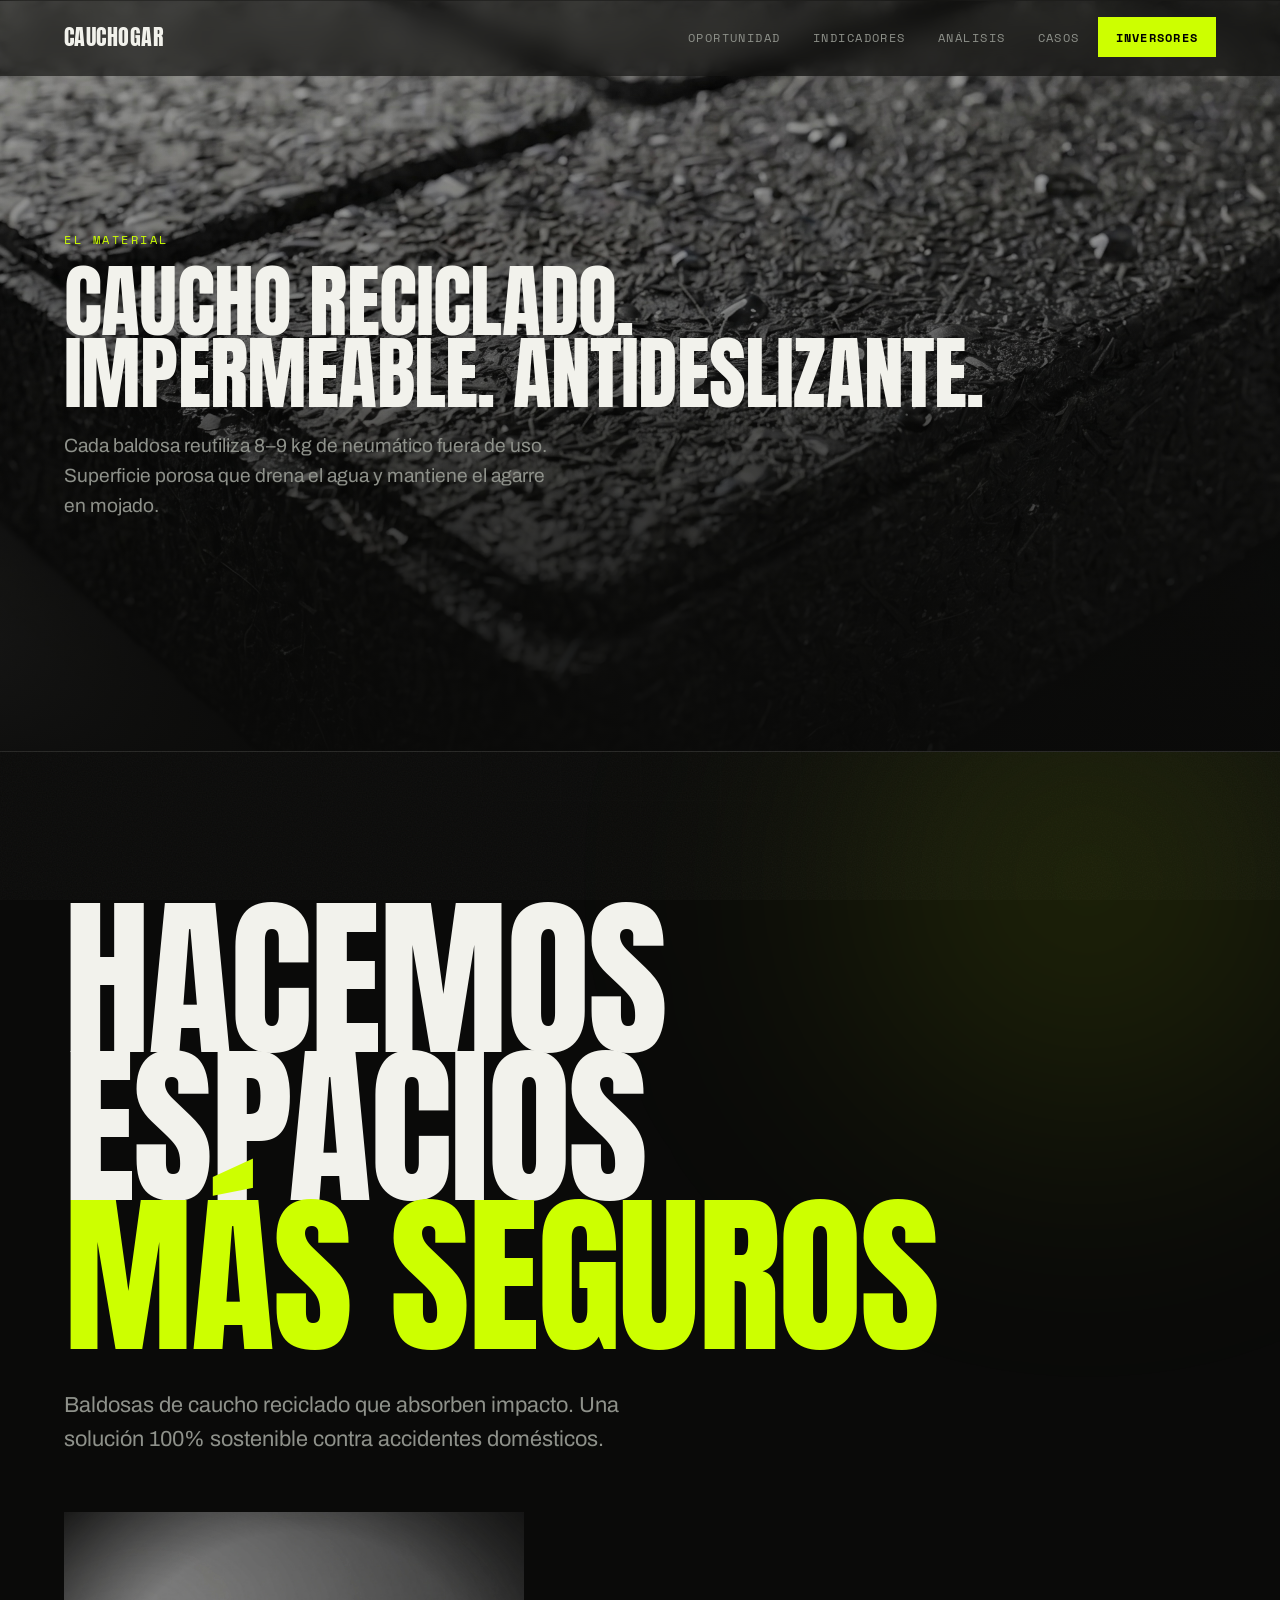
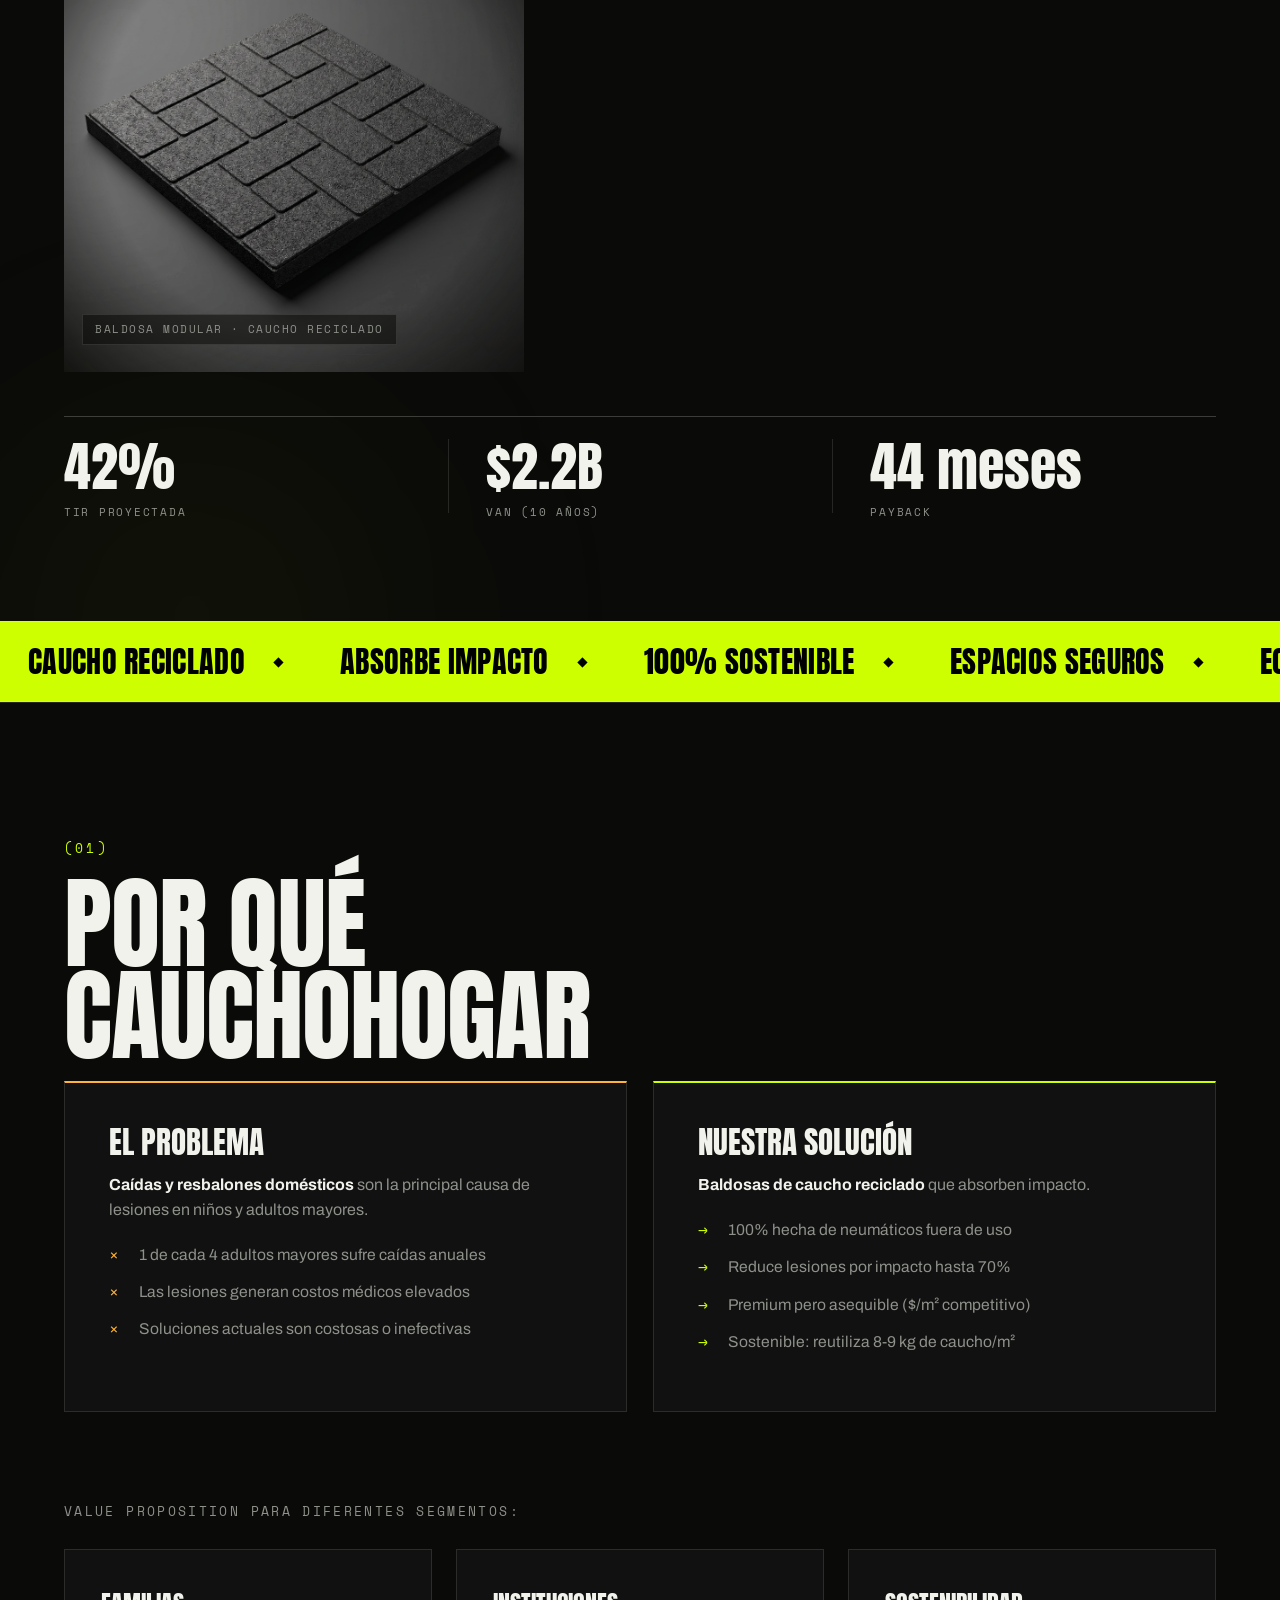
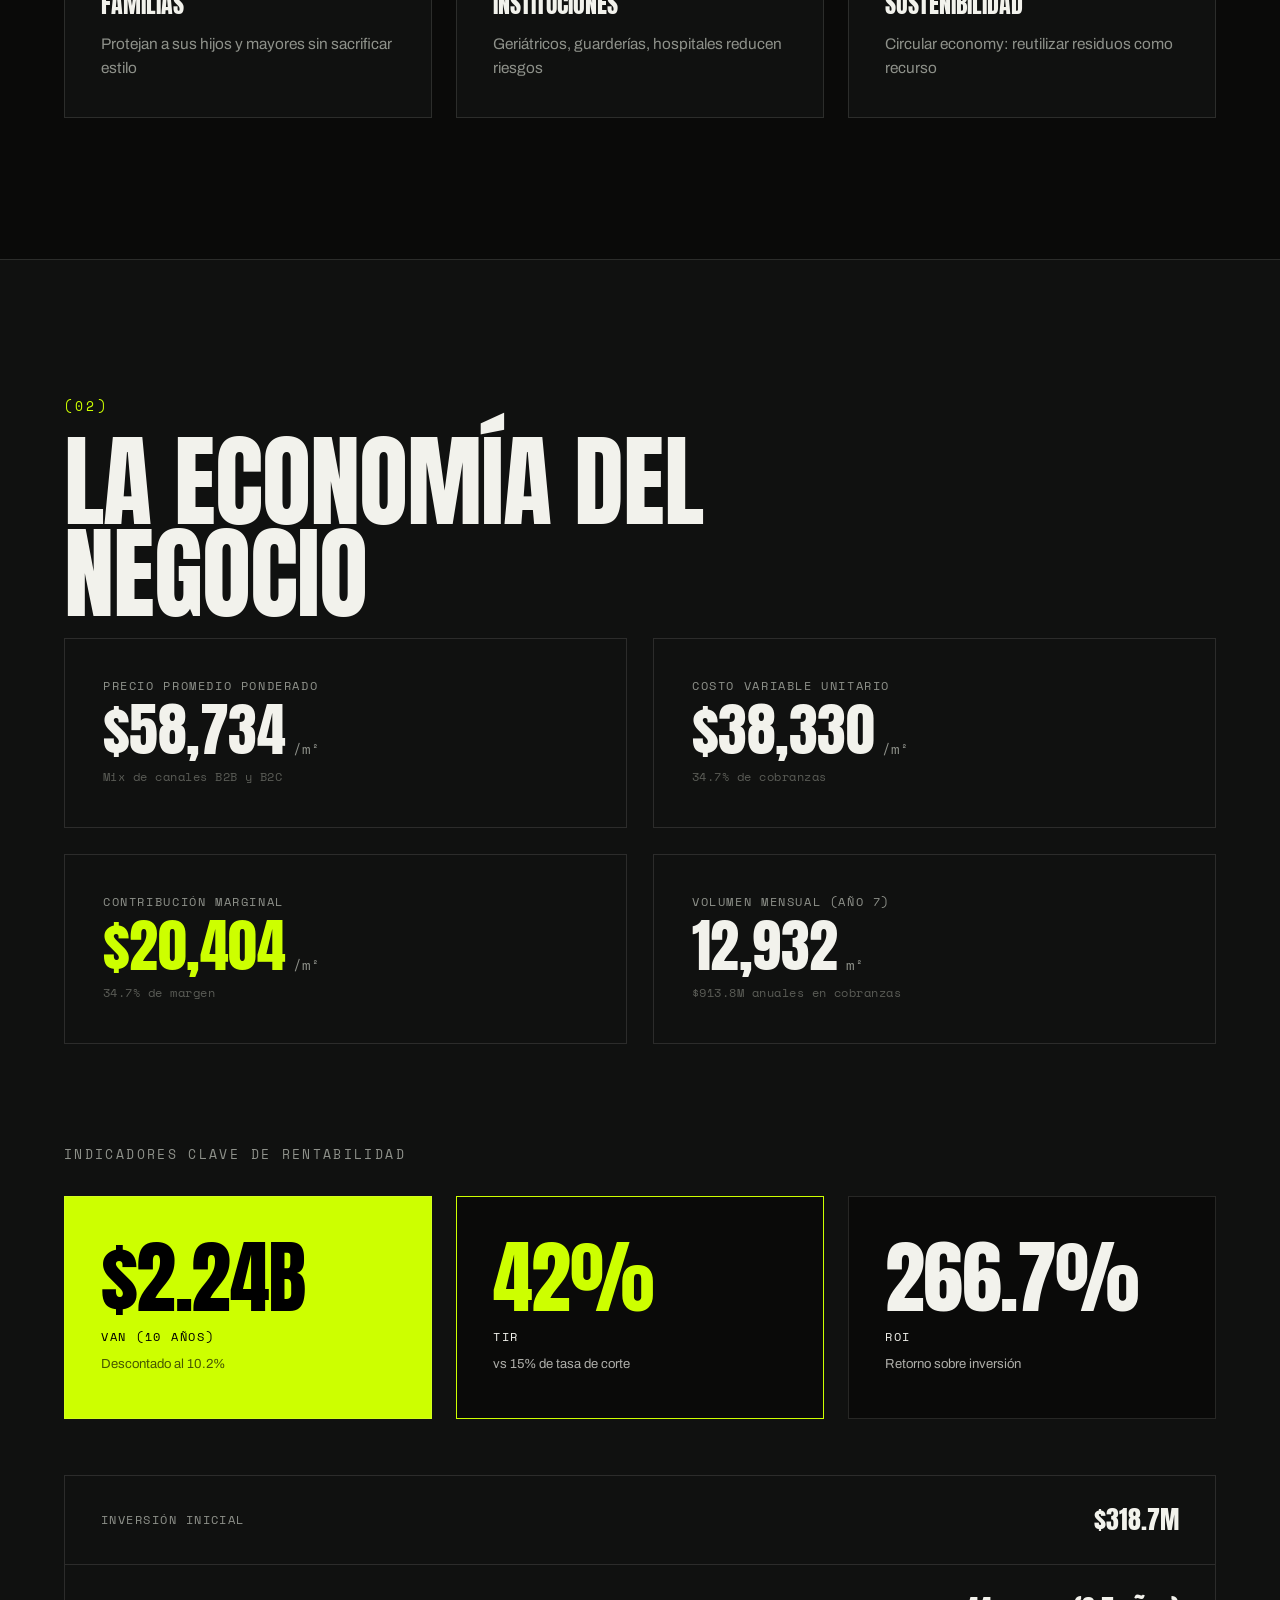
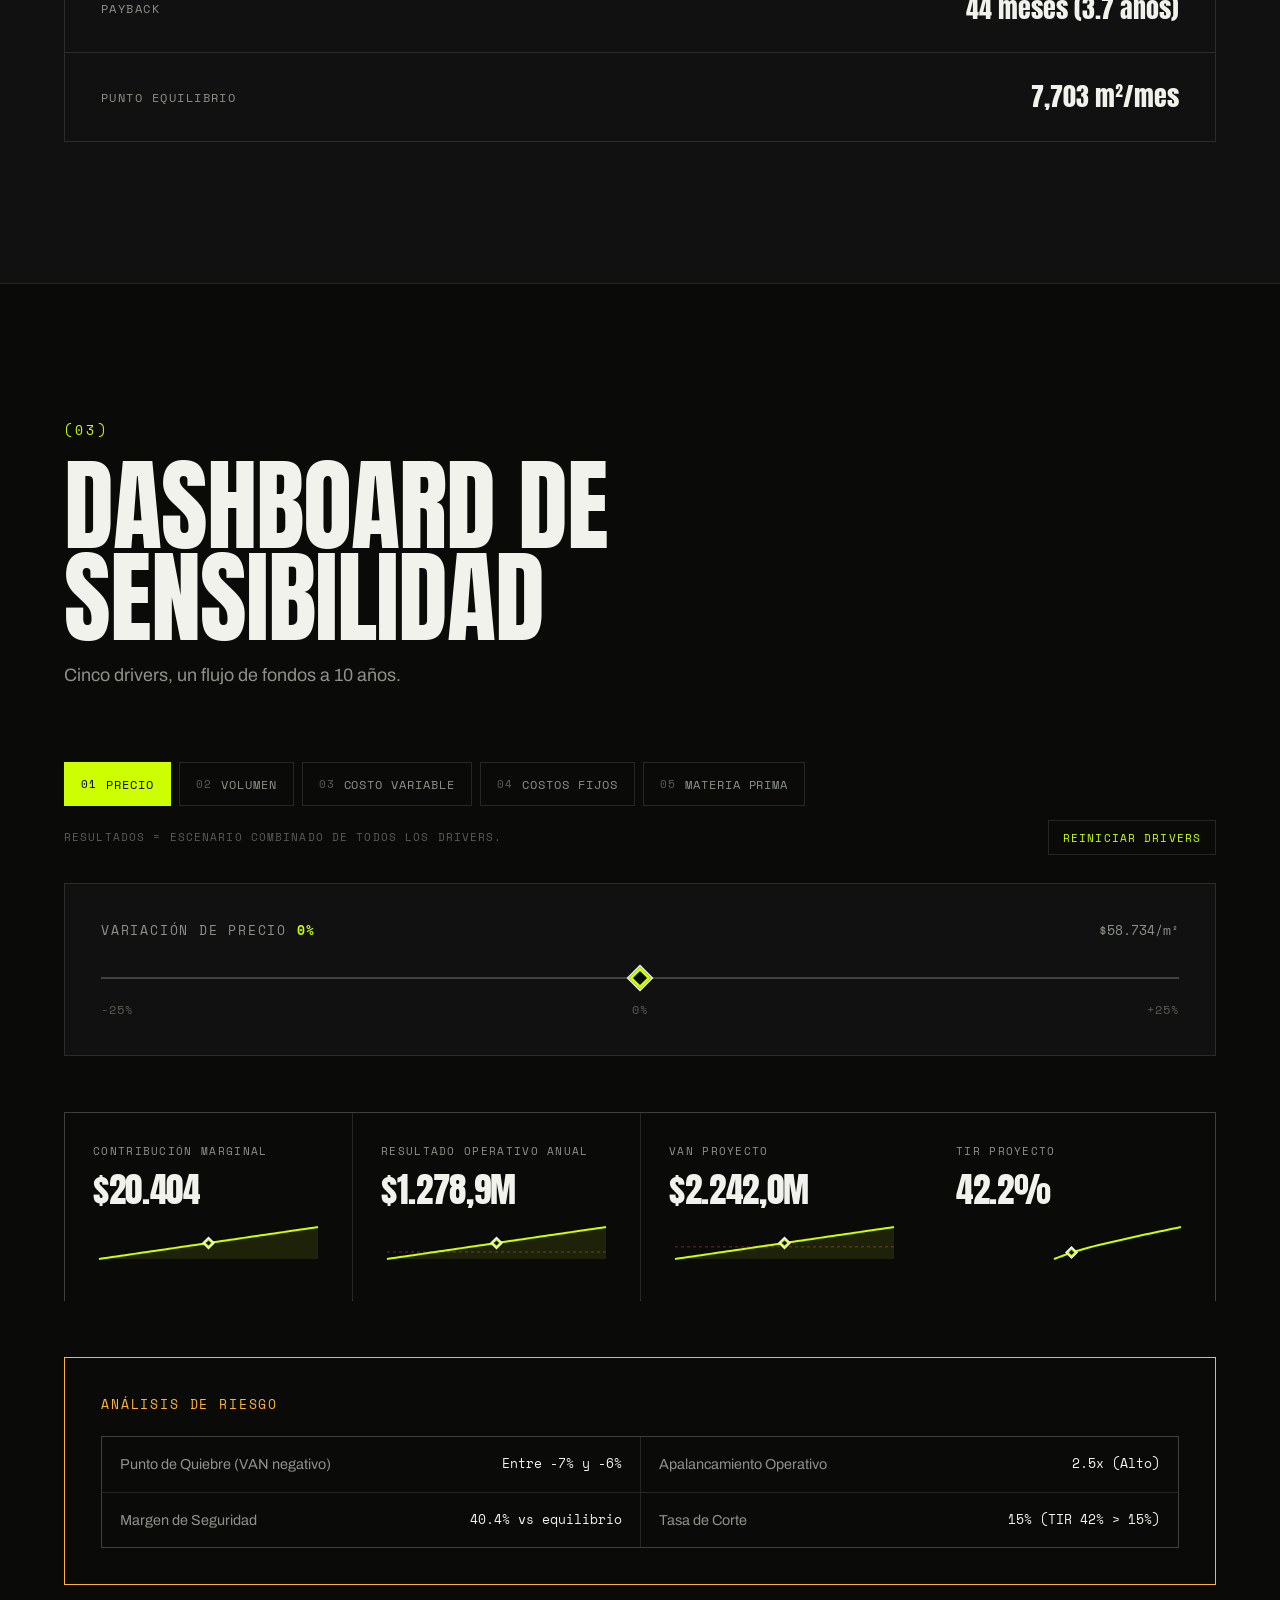
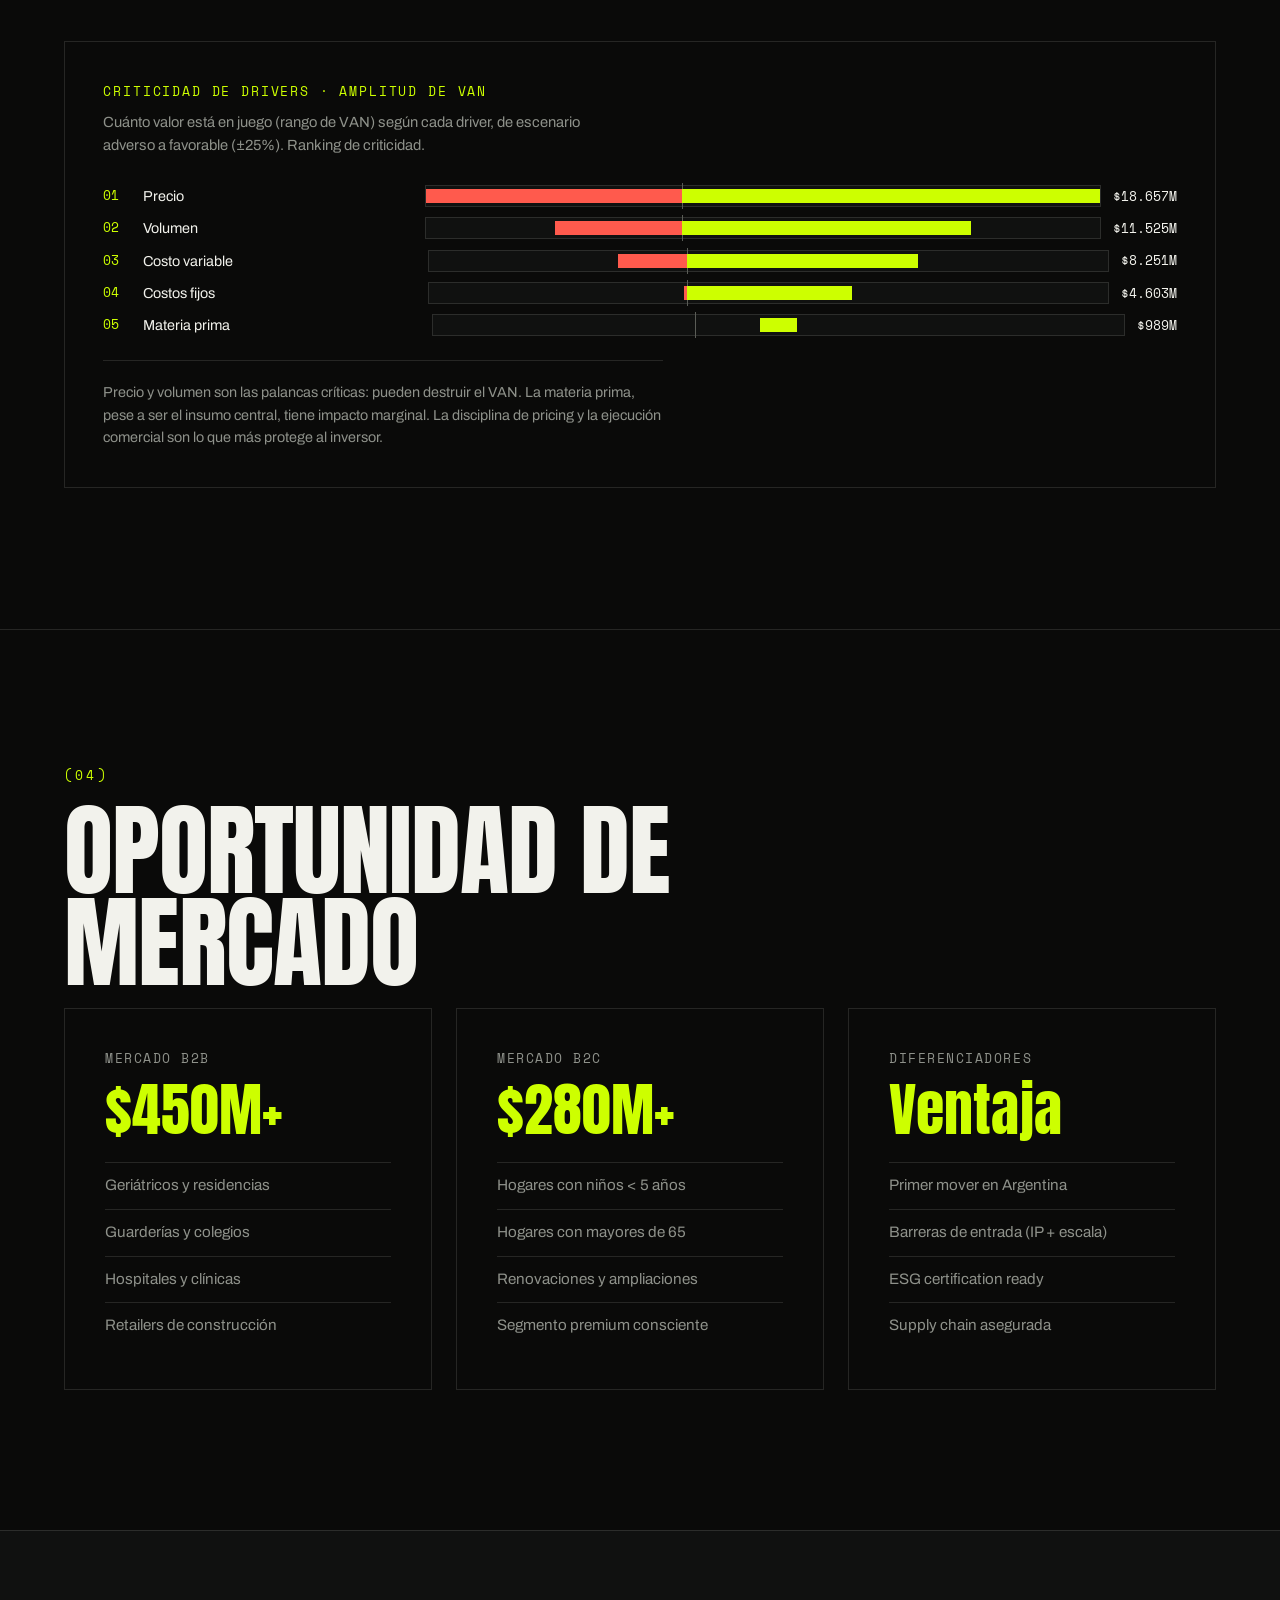
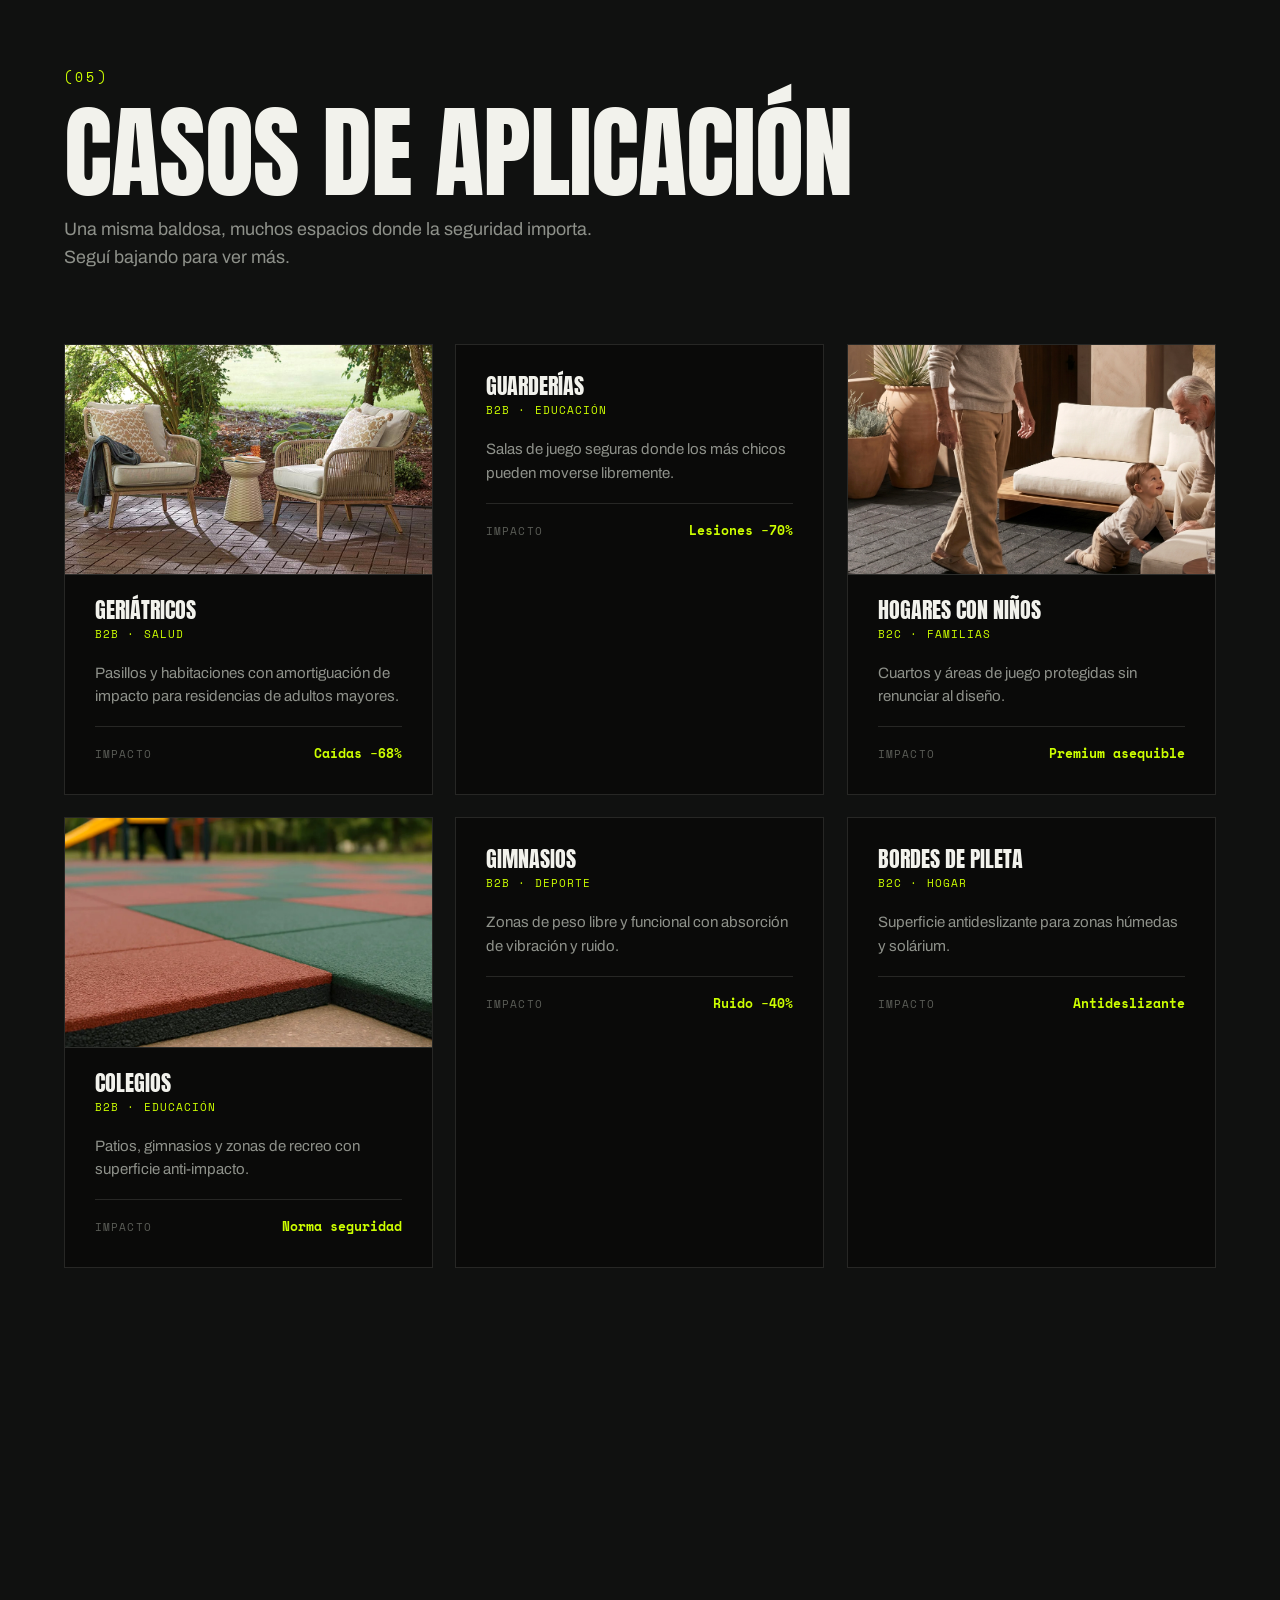
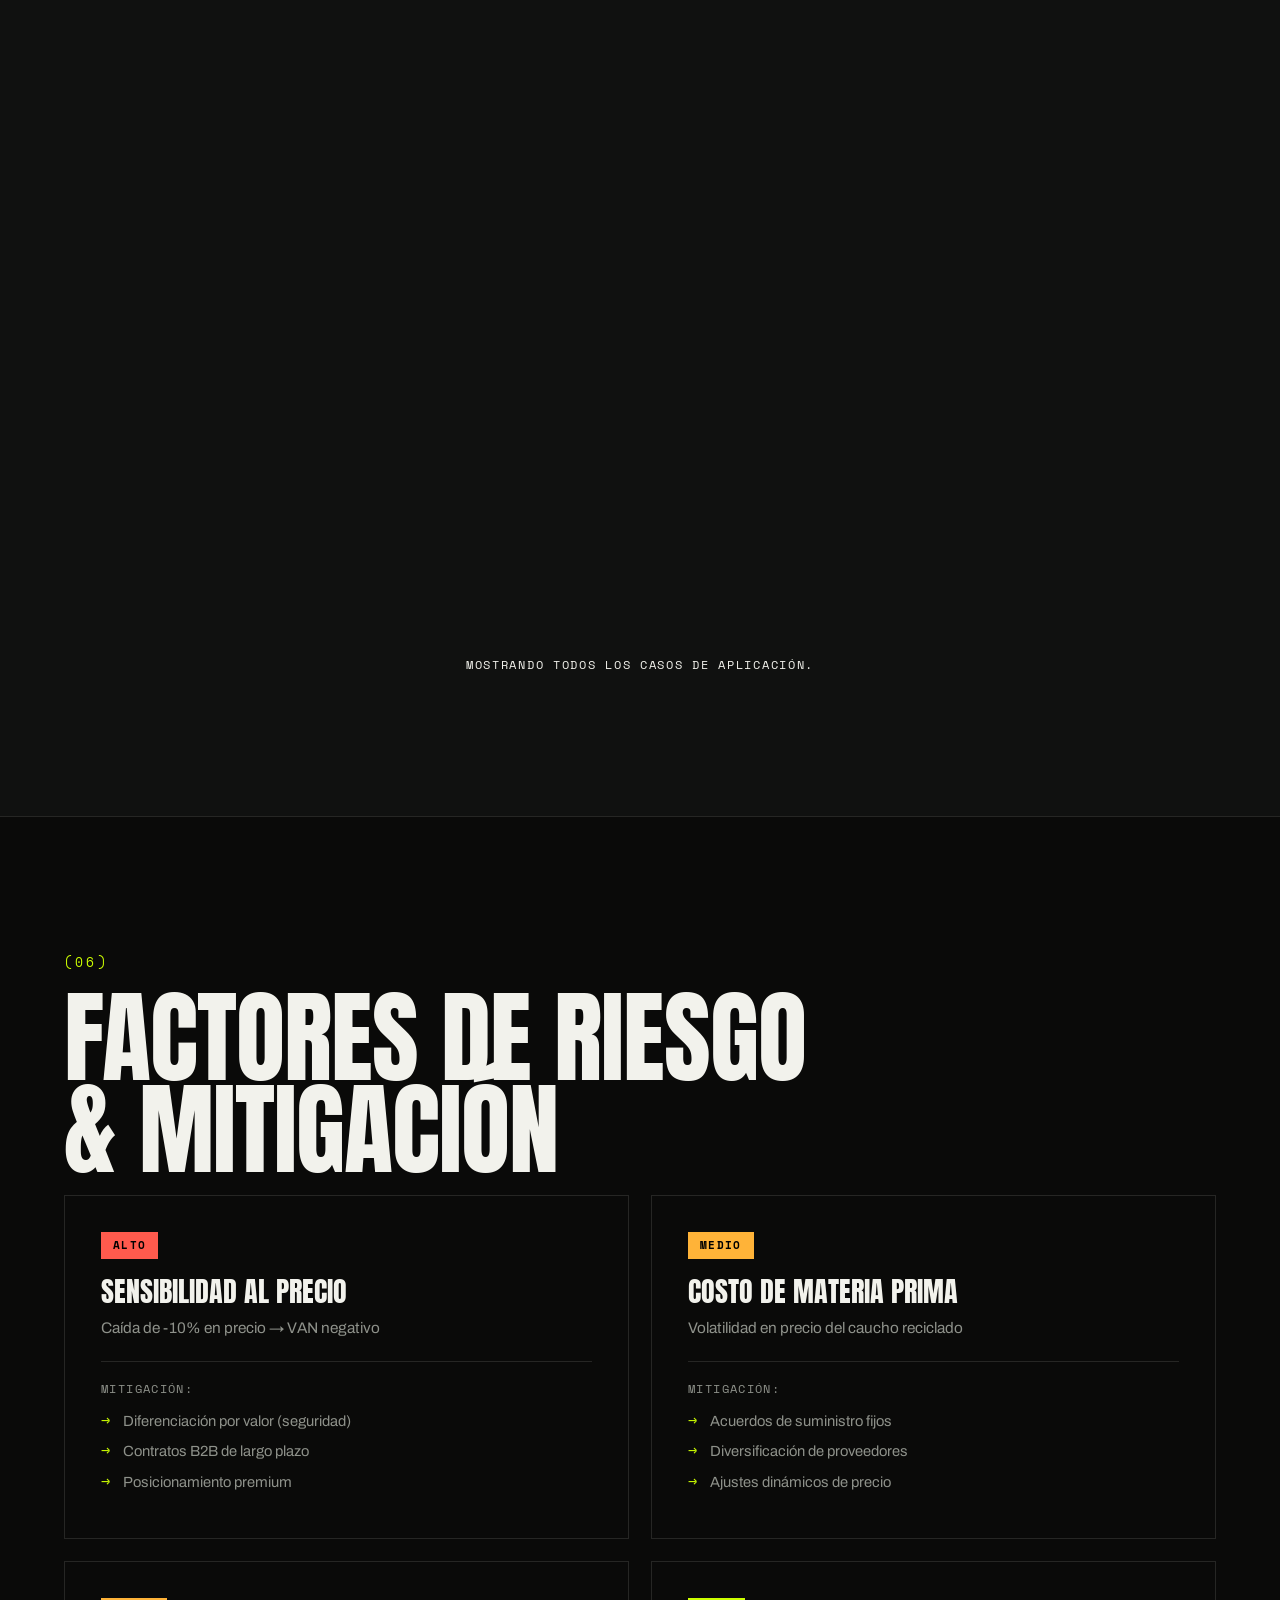
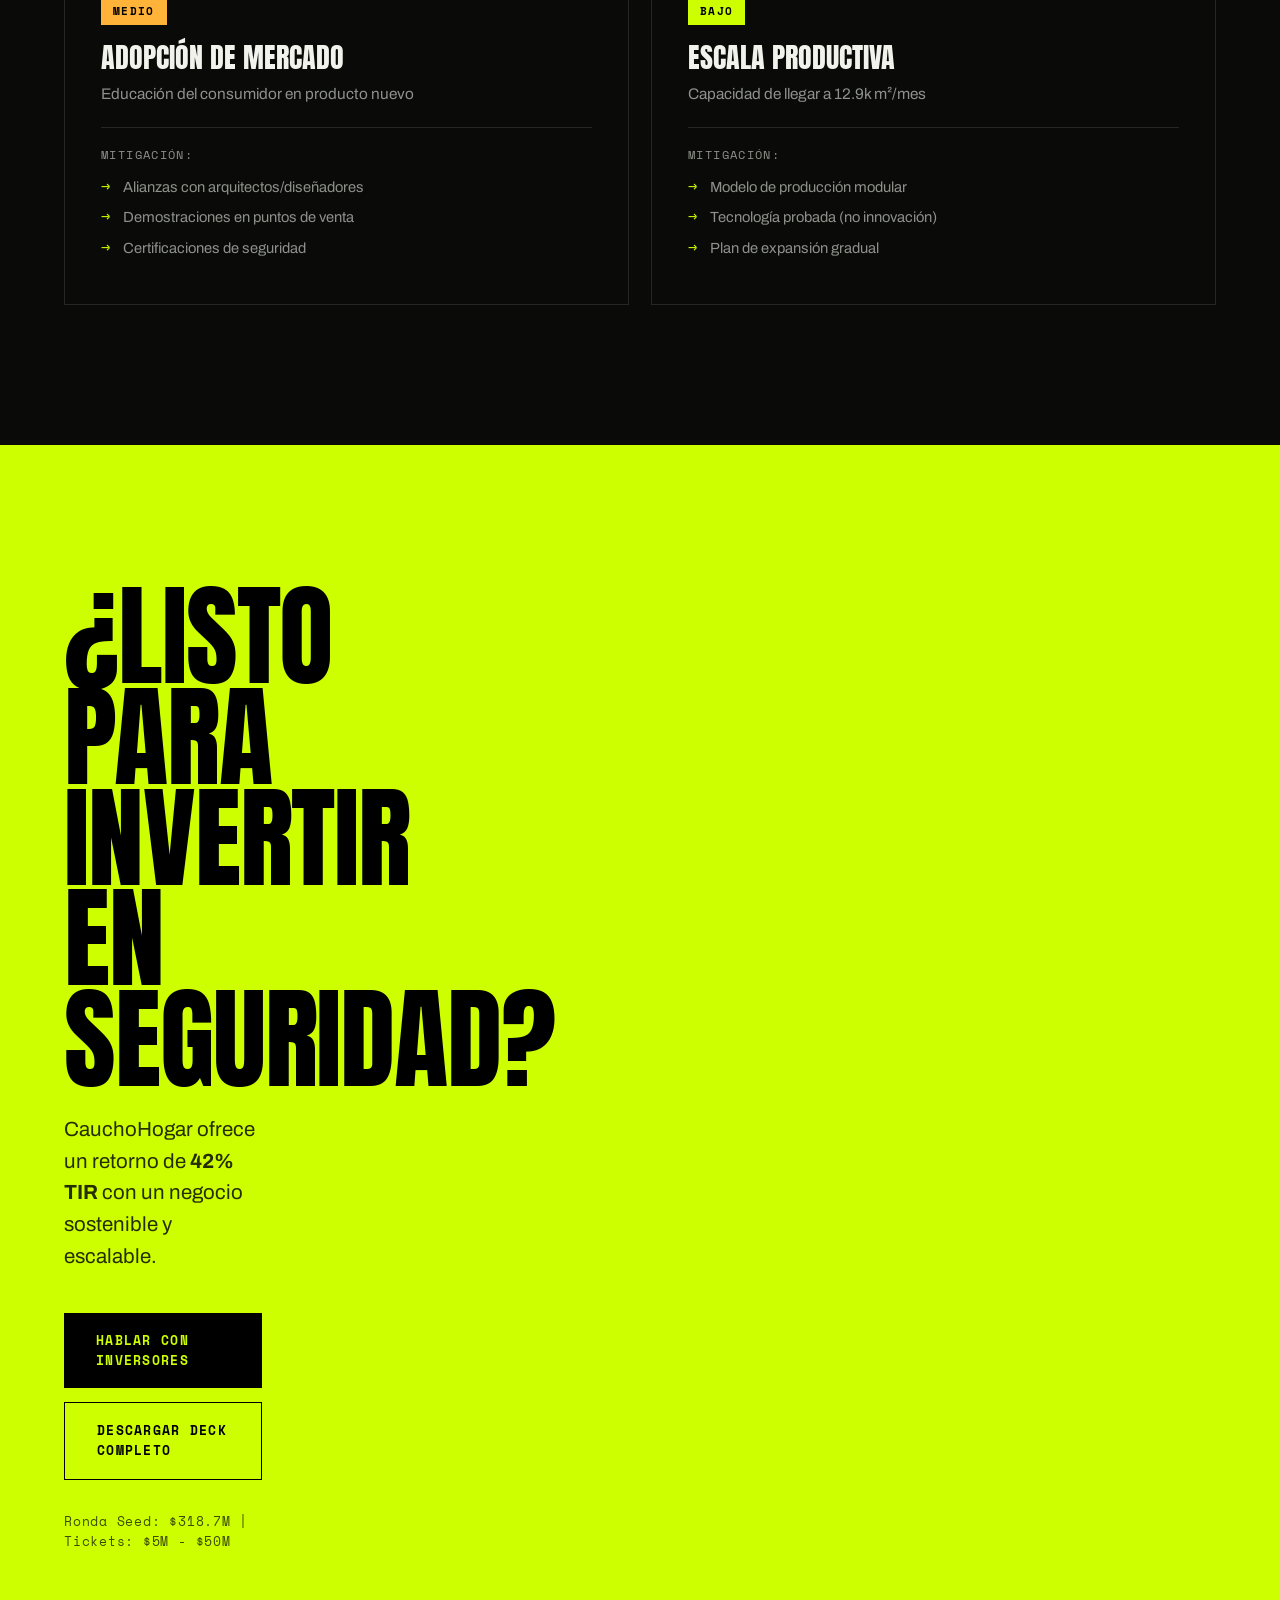
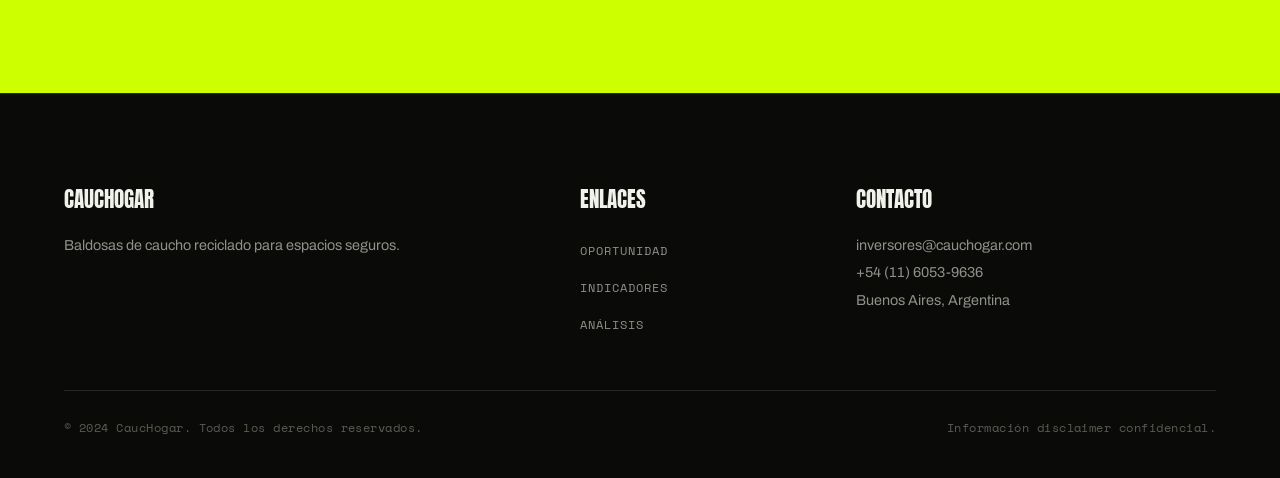
==== index.html @ 641772c8 "style(sensibilidad): rombos tipo baldosa + retoques del dashboard - Marcador de los 4 mini-charts pa" ====
<!DOCTYPE html>
<html lang="es">
<head>
    <meta charset="UTF-8">
    <meta name="viewport" content="width=device-width, initial-scale=1.0">
    <title>CaucHogar — Seguridad en Baldosas de Caucho Reciclado</title>
    <meta name="description" content="Baldosas de caucho reciclado que absorben impacto. Una solución 100% sostenible contra accidentes domésticos. Oportunidad de inversión: 42% TIR.">
    <link rel="preconnect" href="https://fonts.googleapis.com">
    <link rel="preconnect" href="https://fonts.gstatic.com" crossorigin>
    <link href="https://fonts.googleapis.com/css2?family=Anton&family=Archivo:wght@400;500;600;700;800;900&family=Space+Mono:wght@400;700&display=swap" rel="stylesheet">
    <link rel="stylesheet" href="styles.css">
</head>
<body>
    <div class="grain" aria-hidden="true"></div>

    <!-- Navigation -->
    <nav class="navbar">
        <div class="nav-container">
            <div class="logo">
                <span class="logo-text">CaucHogar</span>
            </div>
            <ul class="nav-menu" id="navMenu">
                <li><a href="#problema" class="nav-link">Oportunidad</a></li>
                <li><a href="#Indicadores" class="nav-link">Indicadores</a></li>
                <li><a href="#sensibilidad" class="nav-link">Análisis</a></li>
                <li><a href="#casos" class="nav-link">Casos</a></li>
                <li><a href="#contacto" class="nav-link cta">Inversores</a></li>
            </ul>
            <button class="nav-toggle" id="navToggle" type="button"
                    aria-label="Abrir menú" aria-expanded="false" aria-controls="navMenu">
                <span class="nav-toggle-box">
                    <span class="nav-toggle-bar"></span>
                    <span class="nav-toggle-bar"></span>
                    <span class="nav-toggle-bar"></span>
                </span>
            </button>
        </div>
    </nav>
    <div class="nav-scrim" id="navScrim" hidden></div>

    <!-- Material band (apertura) -->
    <section class="material-band" aria-label="El material">
        <img class="material-band-img"
             src="assets/img/macrobaldosa.jpg"
             alt="Detalle macro de la baldosa: caucho reciclado SBR granulado, impermeable y antideslizante"
             width="1024" height="1024" fetchpriority="high" decoding="async">
        <div class="material-band-overlay">
            <div class="container">
                <p class="material-kicker">El material</p>
                <h2 class="material-title">Caucho reciclado.<br>Impermeable. Antideslizante.</h2>
                <p class="material-desc">Cada baldosa reutiliza 8–9 kg de neumático fuera de uso. Superficie porosa que drena el agua y mantiene el agarre en mojado.</p>
            </div>
        </div>
    </section>

    <!-- Hero Section -->
    <section class="hero">
        <div class="hero-background">
            <div class="gradient-1"></div>
            <div class="gradient-2"></div>
        </div>
        <div class="hero-content">
            <div class="hero-inner">
                <h1 class="hero-title">
                    Hacemos espacios <span class="highlight">más seguros</span>
                </h1>
                <p class="hero-subtitle">
                    Baldosas de caucho reciclado que absorben impacto.
                    <br>Una solución 100% sostenible contra accidentes domésticos.
                </p>
                <div class="hero-visual">
                    <img src="assets/img/photoproduct.jpg"
                         alt="Baldosa modular de caucho reciclado CaucHogar, vista de producto"
                         width="1024" height="1024" fetchpriority="high" decoding="async">
                    <span class="hero-visual-tag">Baldosa modular · caucho reciclado</span>
                </div>
                <div class="hero-stats">
                    <div class="stat-item">
                        <div class="stat-value">42%</div>
                        <div class="stat-label">TIR Proyectada</div>
                    </div>
                    <div class="stat-item">
                        <div class="stat-value">$2.2B</div>
                        <div class="stat-label">VAN (10 años)</div>
                    </div>
                    <div class="stat-item">
                        <div class="stat-value">44 meses</div>
                        <div class="stat-label">Payback</div>
                    </div>
                </div>
            </div>
        </div>
    </section>

    <!-- Marquee -->
    <div class="marquee" aria-hidden="true">
        <div class="marquee-track">
            <span>Caucho Reciclado</span><span>Absorbe Impacto</span><span>100% Sostenible</span><span>Espacios Seguros</span><span>Economía Circular</span>
            <span>Caucho Reciclado</span><span>Absorbe Impacto</span><span>100% Sostenible</span><span>Espacios Seguros</span><span>Economía Circular</span>
        </div>
    </div>

    <!-- Problema/Solución -->
    <section id="problema" class="problem-solution">
        <div class="container">
            <h2 class="section-title">Por qué CauchoHogar</h2>
            
            <div class="grid-2">
                <div class="card card-problem">
                    <h3>El Problema</h3>
                    <p><strong>Caídas y resbalones domésticos</strong> son la principal causa de lesiones en niños y adultos mayores.</p>
                    <ul class="list-check">
                        <li>1 de cada 4 adultos mayores sufre caídas anuales</li>
                        <li>Las lesiones generan costos médicos elevados</li>
                        <li>Soluciones actuales son costosas o inefectivas</li>
                    </ul>
                </div>

                <div class="card card-solution">
                    <h3>Nuestra Solución</h3>
                    <p><strong>Baldosas de caucho reciclado</strong> que absorben impacto.</p>
                    <ul class="list-check">
                        <li>100% hecha de neumáticos fuera de uso</li>
                        <li>Reduce lesiones por impacto hasta 70%</li>
                        <li>Premium pero asequible ($/m² competitivo)</li>
                        <li>Sostenible: reutiliza 8-9 kg de caucho/m²</li>
                    </ul>
                </div>
            </div>

            <div class="value-prop">
                <h3>Value Proposition para diferentes segmentos:</h3>
                <div class="grid-3">
                    <div class="segment">
                        <h4>Familias</h4>
                        <p>Protejan a sus hijos y mayores sin sacrificar estilo</p>
                    </div>
                    <div class="segment">
                        <h4>Instituciones</h4>
                        <p>Geriátricos, guarderías, hospitales reducen riesgos</p>
                    </div>
                    <div class="segment">
                        <h4>Sostenibilidad</h4>
                        <p>Circular economy: reutilizar residuos como recurso</p>
                    </div>
                </div>
            </div>
        </div>
    </section>

    <!-- Unit Economics -->
    <section id="Indicadores" class="unit-economics">
        <div class="container">
            <h2 class="section-title">La Economía del Negocio</h2>
            
            <div class="grid-2">
                <div class="metric-card">
                    <h4>Precio Promedio Ponderado</h4>
                    <div class="metric-value">$58,734<span class="metric-unit">/m²</span></div>
                    <div class="metric-breakdown">
                        <small>Mix de canales B2B y B2C</small>
                    </div>
                </div>

                <div class="metric-card">
                    <h4>Costo Variable Unitario</h4>
                    <div class="metric-value">$38,330<span class="metric-unit">/m²</span></div>
                    <div class="metric-breakdown">
                        <small>34.7% de cobranzas</small>
                    </div>
                </div>

                <div class="metric-card">
                    <h4>Contribución Marginal</h4>
                    <div class="metric-value highlight">$20,404<span class="metric-unit">/m²</span></div>
                    <div class="metric-breakdown">
                        <small>34.7% de margen</small>
                    </div>
                </div>

                <div class="metric-card">
                    <h4>Volumen Mensual (Año 7)</h4>
                    <div class="metric-value">12,932<span class="metric-unit">m²</span></div>
                    <div class="metric-breakdown">
                        <small>$913.8M anuales en cobranzas</small>
                    </div>
                </div>
            </div>

            <div class="kpi-section">
                <h3>Indicadores Clave de Rentabilidad</h3>
                <div class="grid-3">
                    <div class="kpi-box kpi-van">
                        <div class="kpi-number">$2.24B</div>
                        <div class="kpi-label">VAN (10 años)</div>
                        <div class="kpi-note">Descontado al 10.2%</div>
                    </div>
                    <div class="kpi-box kpi-tir">
                        <div class="kpi-number">42%</div>
                        <div class="kpi-label">TIR</div>
                        <div class="kpi-note">vs 15% de tasa de corte</div>
                    </div>
                    <div class="kpi-box kpi-roi">
                        <div class="kpi-number">266.7%</div>
                        <div class="kpi-label">ROI</div>
                        <div class="kpi-note">Retorno sobre inversión</div>
                    </div>
                </div>

                <div class="investment-box">
                    <div class="investment-row">
                        <span class="investment-label">Inversión Inicial</span>
                        <span class="investment-value">$318.7M</span>
                    </div>
                    <div class="investment-row">
                        <span class="investment-label">Payback</span>
                        <span class="investment-value">44 meses (3.7 años)</span>
                    </div>
                    <div class="investment-row">
                        <span class="investment-label">Punto Equilibrio</span>
                        <span class="investment-value">7,703 m²/mes</span>
                    </div>
                </div>
            </div>
        </div>
    </section>

    <!-- Sensitivity Dashboard -->
    <section id="sensibilidad" class="sensitivity-dashboard">
        <div class="container">
            <h2 class="section-title">Dashboard de Sensibilidad</h2>
            <p class="section-subtitle">Cinco drivers, un flujo de fondos a 10 años.</p>

            <div class="driver-tabs" id="driverTabs" role="tablist"></div>

            <div class="sensitivity-toolbar">
                <p class="combined-note">Resultados = escenario combinado de todos los drivers.</p>
                <button type="button" id="driverReset" class="driver-reset">Reiniciar drivers</button>
            </div>

            <div class="sensitivity-controls">
                <div class="slider-container">
                    <div class="slider-header">
                        <div class="slider-label-group">
                            <label id="driverVarLabel">Variación de Precio</label>
                            <span id="driverVariation">0%</span>
                        </div>
                        <span id="driverValue">$58.734</span>
                    </div>
                    <input type="range" id="driverSlider" min="-25" max="25" value="0" step="1" class="slider" autocomplete="off">
                    <div class="slider-labels">
                        <span>-25%</span>
                        <span>0%</span>
                        <span>+25%</span>
                    </div>
                </div>
            </div>

            <div class="sensitivity-results">
                <div class="result-card result-cmu">
                    <h4>Contribución Marginal</h4>
                    <div class="result-value" id="cmuResult">$20,404</div>
                    <canvas id="cmuChart" class="mini-chart"></canvas>
                </div>

                <div class="result-card result-operativo">
                    <h4>Resultado Operativo Anual</h4>
                    <div class="result-value" id="resultadoResult">$1,280.2M</div>
                    <canvas id="resultadoChart" class="mini-chart"></canvas>
                </div>

                <div class="result-card result-van">
                    <h4>VAN Proyecto</h4>
                    <div class="result-value" id="vanResult">$2,246.7M</div>
                    <canvas id="vanChart" class="mini-chart"></canvas>
                </div>

                <div class="result-card result-tir">
                    <h4>TIR Proyecto</h4>
                    <div class="result-value" id="tirResult">42.2%</div>
                    <canvas id="tirChart" class="mini-chart"></canvas>
                </div>
            </div>

            <div class="sensitivity-warning">
                <h4>Análisis de Riesgo</h4>
                <div class="warning-grid">
                    <div class="warning-item">
                        <span class="warning-label">Punto de Quiebre (VAN negativo)</span>
                        <span class="warning-value" id="breakeven">—</span>
                    </div>
                    <div class="warning-item">
                        <span class="warning-label">Apalancamiento Operativo</span>
                        <span class="warning-value">2.5x (Alto)</span>
                    </div>
                    <div class="warning-item">
                        <span class="warning-label">Margen de Seguridad</span>
                        <span class="warning-value">40.4% vs equilibrio</span>
                    </div>
                    <div class="warning-item">
                        <span class="warning-label">Tasa de Corte</span>
                        <span class="warning-value" id="tasaCorte">15% (TIR 42% &gt; 15%)</span>
                    </div>
                </div>
            </div>

            <div class="tornado">
                <h4 class="tornado-title">Criticidad de Drivers · Amplitud de VAN</h4>
                <p class="tornado-sub">Cuánto valor está en juego (rango de VAN) según cada driver, de escenario adverso a favorable (±25%). Ranking de criticidad.</p>
                <div class="tornado-chart" id="tornado"></div>
                <p class="tornado-note">Precio y volumen son las palancas críticas: pueden destruir el VAN. La materia prima, pese a ser el insumo central, tiene impacto marginal. La disciplina de pricing y la ejecución comercial son lo que más protege al inversor.</p>
            </div>
        </div>
    </section>

    <!-- Market Opportunity -->
    <section class="market-opportunity">
        <div class="container">
            <h2 class="section-title">Oportunidad de Mercado</h2>
            
            <div class="opportunity-grid">
                <div class="opportunity-card">
                    <h3>Mercado B2B</h3>
                    <p class="card-number">$450M+</p>
                    <ul>
                        <li>Geriátricos y residencias</li>
                        <li>Guarderías y colegios</li>
                        <li>Hospitales y clínicas</li>
                        <li>Retailers de construcción</li>
                    </ul>
                </div>

                <div class="opportunity-card">
                    <h3>Mercado B2C</h3>
                    <p class="card-number">$280M+</p>
                    <ul>
                        <li>Hogares con niños &lt; 5 años</li>
                        <li>Hogares con mayores de 65</li>
                        <li>Renovaciones y ampliaciones</li>
                        <li>Segmento premium consciente</li>
                    </ul>
                </div>

                <div class="opportunity-card">
                    <h3>Diferenciadores</h3>
                    <p class="card-number">Ventaja</p>
                    <ul>
                        <li>Primer mover en Argentina</li>
                        <li>Barreras de entrada (IP + escala)</li>
                        <li>ESG certification ready</li>
                        <li>Supply chain asegurada</li>
                    </ul>
                </div>
            </div>
        </div>
    </section>

    <!-- Use Cases (infinite scroll) -->
    <section id="casos" class="use-cases">
        <div class="container">
            <h2 class="section-title">Casos de Aplicación</h2>
            <p class="section-subtitle">Una misma baldosa, muchos espacios donde la seguridad importa. Seguí bajando para ver más.</p>

            <div class="cases-grid" id="casesGrid"></div>
            <div class="loader" id="casesLoader" hidden>
                <div class="loader-dots"><span></span><span></span><span></span></div>
            </div>
            <div class="infinite-sentinel" id="casesSentinel"></div>
        </div>
    </section>

    <!-- Risk Factors -->
    <section class="risk-factors">
        <div class="container">
            <h2 class="section-title">Factores de Riesgo & Mitigación</h2>
            
            <div class="risks-grid">
                <div class="risk-card">
                    <div class="risk-level risk-high">Alto</div>
                    <h4>Sensibilidad al Precio</h4>
                    <p class="risk-description">Caída de -10% en precio → VAN negativo</p>
                    <div class="risk-mitigation">
                        <strong>Mitigación:</strong>
                        <ul>
                            <li>Diferenciación por valor (seguridad)</li>
                            <li>Contratos B2B de largo plazo</li>
                            <li>Posicionamiento premium</li>
                        </ul>
                    </div>
                </div>

                <div class="risk-card">
                    <div class="risk-level risk-medium">Medio</div>
                    <h4>Costo de Materia Prima</h4>
                    <p class="risk-description">Volatilidad en precio del caucho reciclado</p>
                    <div class="risk-mitigation">
                        <strong>Mitigación:</strong>
                        <ul>
                            <li>Acuerdos de suministro fijos</li>
                            <li>Diversificación de proveedores</li>
                            <li>Ajustes dinámicos de precio</li>
                        </ul>
                    </div>
                </div>

                <div class="risk-card">
                    <div class="risk-level risk-medium">Medio</div>
                    <h4>Adopción de Mercado</h4>
                    <p class="risk-description">Educación del consumidor en producto nuevo</p>
                    <div class="risk-mitigation">
                        <strong>Mitigación:</strong>
                        <ul>
                            <li>Alianzas con arquitectos/diseñadores</li>
                            <li>Demostraciones en puntos de venta</li>
                            <li>Certificaciones de seguridad</li>
                        </ul>
                    </div>
                </div>

                <div class="risk-card">
                    <div class="risk-level risk-low">Bajo</div>
                    <h4>Escala Productiva</h4>
                    <p class="risk-description">Capacidad de llegar a 12.9k m²/mes</p>
                    <div class="risk-mitigation">
                        <strong>Mitigación:</strong>
                        <ul>
                            <li>Modelo de producción modular</li>
                            <li>Tecnología probada (no innovación)</li>
                            <li>Plan de expansión gradual</li>
                        </ul>
                    </div>
                </div>
            </div>
        </div>
    </section>

    <!-- Call to Action -->
    <section id="contacto" class="cta-section">
        <div class="container">
            <div class="cta-content">
                <h2>¿Listo para invertir en seguridad?</h2>
                <p>CauchoHogar ofrece un retorno de <strong>42% TIR</strong> con un negocio sostenible y escalable.</p>
                
                <div class="cta-buttons">
                    <a href="mailto:inversores@cauchogar.com" class="button button-primary">
                        Hablar con Inversores
                    </a>
                    <a href="#" class="button button-secondary">
                        Descargar Deck Completo
                    </a>
                </div>

                <div class="cta-info">
                    <p>Ronda Seed: $318.7M | Tickets: $5M - $50M</p>
                </div>
            </div>
        </div>
    </section>

    <!-- Footer -->
    <footer class="footer">
        <div class="container">
            <div class="footer-content">
                <div class="footer-col">
                    <h4>CaucHogar</h4>
                    <p>Baldosas de caucho reciclado para espacios seguros.</p>
                </div>
                <div class="footer-col">
                    <h4>Enlaces</h4>
                    <ul>
                        <li><a href="#problema">Oportunidad</a></li>
                        <li><a href="#Indicadores">Indicadores</a></li>
                        <li><a href="#sensibilidad">Análisis</a></li>
                    </ul>
                </div>
                <div class="footer-col">
                    <h4>Contacto</h4>
                    <p>
                        inversores@cauchogar.com<br>
                        +54 (11) 6053-9636<br>
                        Buenos Aires, Argentina
                    </p>
                </div>
            </div>
            <div class="footer-bottom">
                <p>&copy; 2024 CaucHogar. Todos los derechos reservados.</p>
                <p class="disclaimer">Información disclaimer confidencial.</p>
            </div>
        </div>
    </footer>

    <!-- Scripts -->
    <script src="data.js"></script>
    <script src="app.js"></script>
</body>
</html>
---- styles.css ----
/* =========================================================
   CauchoHogar — Dark industrial-editorial redesign
   Inspirado en la confianza editorial de monks.com.
   Negro mate (caucho) · acento lima eléctrico · póster type.
   Fuentes (cargadas en index.html):
     Anton        → display / titulares póster
     Archivo      → texto y subtítulos
     Space Mono   → datos, etiquetas, numeración
   ========================================================= */

:root {
    /* Color */
    --bg:        #0a0a09;
    --bg-soft:   #101110;
    --panel:     #14150f00;          /* paneles = transparencia sobre líneas */
    --ink:       #f2f2ec;
    --ink-dim:   #8e918a;
    --ink-faint: #5a5c56;
    --lime:      #cdff00;
    --lime-deep: #aadb00;
    --line:      rgba(242, 242, 236, .12);
    --line-2:    rgba(242, 242, 236, .22);
    --warn:      #ffb338;
    --danger:    #ff5a4d;

    /* Type */
    --f-display: "Anton", "Arial Narrow", sans-serif;
    --f-sans:    "Archivo", system-ui, sans-serif;
    --f-mono:    "Space Mono", ui-monospace, monospace;

    /* Shape / rhythm */
    --maxw: 1280px;
    --pad:  clamp(20px, 5vw, 64px);
    --nav-h: 76px;
    --ease: cubic-bezier(.16, .84, .44, 1);
}

/* ---------- Reset ---------- */
*, *::before, *::after { box-sizing: border-box; margin: 0; padding: 0; }

html { scroll-behavior: smooth; scroll-padding-top: var(--nav-h); -webkit-text-size-adjust: 100%; }

body {
    font-family: var(--f-sans);
    background: var(--bg);
    color: var(--ink);
    line-height: 1.55;
    overflow-x: hidden;
    -webkit-font-smoothing: antialiased;
    text-rendering: optimizeLegibility;
}

::selection { background: var(--lime); color: #000; }

img { max-width: 100%; display: block; }
a { color: inherit; text-decoration: none; }
ul { list-style: none; }

/* Scrollbar */
::-webkit-scrollbar { width: 10px; }
::-webkit-scrollbar-track { background: var(--bg); }
::-webkit-scrollbar-thumb { background: #2a2b27; border-radius: 0; }
::-webkit-scrollbar-thumb:hover { background: var(--lime-deep); }

/* ---------- Grain / atmosphere overlays ---------- */
.grain {
    position: fixed; inset: 0; z-index: 1; pointer-events: none;
    opacity: .04; mix-blend-mode: screen;
    background-image: url("data:image/svg+xml,%3Csvg xmlns='http://www.w3.org/2000/svg' width='160' height='160'%3E%3Cfilter id='n'%3E%3CfeTurbulence type='fractalNoise' baseFrequency='.8' numOctaves='2'/%3E%3C/filter%3E%3Crect width='100%25' height='100%25' filter='url(%23n)'/%3E%3C/svg%3E");
}
body::before { /* faint grid texture */
    content: ""; position: fixed; inset: 0; z-index: 0; pointer-events: none;
    background-image:
        linear-gradient(var(--line) 1px, transparent 1px),
        linear-gradient(90deg, var(--line) 1px, transparent 1px);
    background-size: 80px 80px;
    opacity: .35;
    mask-image: radial-gradient(circle at 50% 30%, #000 0%, transparent 75%);
}

/* keep content above overlays */
.navbar, main, section, footer { position: relative; z-index: 2; }

.container { width: 100%; max-width: var(--maxw); margin-inline: auto; padding-inline: var(--pad); }

/* ============================================================
   Section scaffolding + numeración editorial (01..0N)
   ============================================================ */
section { padding: clamp(72px, 11vw, 150px) 0; border-top: 1px solid var(--line); }
.hero { border-top: none; }

body { counter-reset: sec; }

.section-title {
    font-family: var(--f-display);
    font-weight: 400;
    text-transform: uppercase;
    letter-spacing: -.01em;
    line-height: .92;
    font-size: clamp(2.6rem, 8vw, 6.3rem);
    max-width: 16ch;
    margin-bottom: 18px;
}
.section-title::before {
    counter-increment: sec;
    content: "(" counter(sec, decimal-leading-zero) ")";
    display: block;
    font-family: var(--f-mono);
    font-size: .8rem;
    letter-spacing: .25em;
    color: var(--lime);
    margin-bottom: 22px;
    -webkit-text-fill-color: var(--lime);
}
.section-subtitle {
    font-size: clamp(1rem, 1.4vw, 1.18rem);
    color: var(--ink-dim);
    max-width: 56ch;
    margin-bottom: clamp(40px, 6vw, 72px);
}

/* Eyebrow reutilizable */
.eyebrow {
    font-family: var(--f-mono);
    font-size: .72rem;
    text-transform: uppercase;
    letter-spacing: .28em;
    color: var(--lime);
}

/* ---------- Grids ---------- */
.grid-2 { display: grid; gap: clamp(16px, 2vw, 28px); grid-template-columns: 1fr; }
.grid-3 { display: grid; gap: clamp(16px, 2vw, 24px); grid-template-columns: 1fr; }
@media (min-width: 760px) {
    .grid-2 { grid-template-columns: 1fr 1fr; }
    .grid-3 { grid-template-columns: repeat(3, 1fr); }
}

/* ============================================================
   Navbar
   ============================================================ */
.navbar {
    position: fixed; inset: 0 0 auto 0; height: var(--nav-h);
    display: flex; align-items: center;
    background: rgba(10, 10, 9, .6);
    backdrop-filter: blur(14px) saturate(140%);
    border-bottom: 1px solid transparent;
    z-index: 100;
    transition: background .3s var(--ease), border-color .3s var(--ease);
}
.navbar.scrolled { background: rgba(10, 10, 9, .9); border-bottom-color: var(--line); }
.nav-container {
    width: 100%; max-width: var(--maxw); margin-inline: auto;
    padding-inline: var(--pad);
    display: flex; align-items: center; justify-content: space-between;
}
.logo { display: flex; align-items: center; gap: 10px; }
.logo-icon { font-size: 1.2rem; filter: grayscale(.2); }
.logo-text { font-family: var(--f-display); text-transform: uppercase; letter-spacing: .02em; font-size: 1.4rem; }
.nav-menu { display: none; align-items: center; gap: 4px; }
@media (min-width: 860px) { .nav-menu { display: flex; } }
.nav-link {
    font-family: var(--f-mono); font-size: .76rem; text-transform: uppercase; letter-spacing: .12em;
    color: var(--ink-dim);
    padding: 10px 14px; border-radius: 0;
    position: relative;
    transition: color .2s;
}
.nav-link::after {
    content: ""; position: absolute; left: 14px; right: 14px; bottom: 6px; height: 1px;
    background: var(--lime); transform: scaleX(0); transform-origin: left; transition: transform .3s var(--ease);
}
.nav-link:hover { color: var(--ink); }
.nav-link:hover::after { transform: scaleX(1); }
.nav-link.cta {
    color: #000; background: var(--lime); font-weight: 700;
    padding: 11px 18px; letter-spacing: .1em;
    transition: background .2s, transform .2s;
}
.nav-link.cta::after { display: none; }
.nav-link.cta:hover { background: #fff; transform: translateY(-1px); }

/* ---------- Botón hamburguesa (mobile) ---------- */
.nav-toggle {
    display: inline-flex; align-items: center; justify-content: center;
    width: 44px; height: 44px; margin-right: -10px;
    background: none; border: 0; cursor: pointer; color: var(--lime);
    -webkit-tap-highlight-color: transparent;
}
@media (min-width: 860px) { .nav-toggle { display: none; } }
.nav-toggle-box { position: relative; width: 26px; height: 14px; }
.nav-toggle-bar {
    position: absolute; left: 0; width: 100%; height: 2px; background: currentColor;
    transition: transform .3s var(--ease), opacity .2s var(--ease), top .3s var(--ease);
}
.nav-toggle-bar:nth-child(1) { top: 0; }
.nav-toggle-bar:nth-child(2) { top: 6px; }
.nav-toggle-bar:nth-child(3) { top: 12px; }
.nav-toggle[aria-expanded="true"] .nav-toggle-bar:nth-child(1) { top: 6px; transform: rotate(45deg); }
.nav-toggle[aria-expanded="true"] .nav-toggle-bar:nth-child(2) { opacity: 0; }
.nav-toggle[aria-expanded="true"] .nav-toggle-bar:nth-child(3) { top: 6px; transform: rotate(-45deg); }

/* ---------- Scrim detrás del panel ---------- */
.nav-scrim {
    position: fixed; inset: var(--nav-h) 0 0 0; z-index: 90;
    background: rgba(10, 10, 9, .6);
    opacity: 0; transition: opacity .3s var(--ease);
}
.nav-scrim.is-open { opacity: 1; }
.nav-scrim[hidden] { display: none; }
@media (min-width: 860px) { .nav-scrim { display: none; } }

/* ---------- Panel de navegación (mobile) ---------- */
@media (max-width: 859.98px) {
    .nav-menu {
        position: fixed; top: var(--nav-h); left: 0; right: 0; z-index: 95;
        display: flex; flex-direction: column; align-items: stretch; gap: 0;
        background: rgba(10, 10, 9, .98);
        border-bottom: 1px solid var(--line);
        padding: 6px var(--pad) 22px;
        visibility: hidden; opacity: 0; transform: translateY(-12px); pointer-events: none;
        transition: transform .3s var(--ease), opacity .3s var(--ease), visibility 0s linear .3s;
    }
    .nav-menu.is-open {
        visibility: visible; opacity: 1; transform: translateY(0); pointer-events: auto;
        transition: transform .3s var(--ease), opacity .3s var(--ease), visibility 0s;
    }
    .nav-menu li { border-bottom: 1px solid var(--line); }
    .nav-menu li:last-child { border-bottom: 0; }
    .nav-menu .nav-link { display: block; padding: 18px 2px; font-size: .9rem; }
    .nav-menu .nav-link::after { display: none; }
    .nav-menu .nav-link.cta { margin-top: 16px; text-align: center; padding: 16px; }
}
@media (prefers-reduced-motion: reduce) {
    .nav-toggle-bar, .nav-menu, .nav-scrim { transition: none !important; }
}

/* ============================================================
   Hero
   ============================================================ */
.hero {
    padding-top: calc(var(--nav-h) + clamp(36px, 6vw, 80px));
    padding-bottom: clamp(40px, 8vw, 96px);
    overflow: hidden;
}
.hero-background { position: absolute; inset: 0; z-index: 0; pointer-events: none; }
.gradient-1, .gradient-2 { position: absolute; border-radius: 50%; filter: blur(120px); }
.gradient-1 { width: 60vw; height: 60vw; top: -20vw; right: -15vw;
    background: radial-gradient(circle, rgba(205, 255, 0, .14), transparent 68%); }
.gradient-2 { width: 50vw; height: 50vw; bottom: -25vw; left: -10vw;
    background: radial-gradient(circle, rgba(205, 255, 0, .06), transparent 70%); }

.hero-content { position: relative; z-index: 2; width: 100%; max-width: var(--maxw); margin-inline: auto; padding-inline: var(--pad); }
.hero-title {
    font-family: var(--f-display); font-weight: 400;
    text-transform: uppercase;
    font-size: clamp(3.4rem, 13.5vw, 12rem);
    line-height: .86; letter-spacing: -.012em;
    margin-bottom: clamp(24px, 3vw, 40px);
    text-wrap: balance;
}
.hero-title .highlight {
    color: var(--lime);
    -webkit-text-fill-color: var(--lime);
    font-style: normal;
}
.hero-subtitle {
    font-family: var(--f-sans);
    font-size: clamp(1.05rem, 1.7vw, 1.4rem);
    color: var(--ink-dim);
    max-width: 48ch;
    margin-bottom: clamp(36px, 5vw, 56px);
}
.hero-subtitle br { display: none; }

.hero-stats {
    display: grid; grid-template-columns: repeat(3, 1fr);
    border-top: 1px solid var(--line-2);
}
.stat-item { padding: 22px 0 4px; position: relative; }
.stat-item + .stat-item { padding-left: clamp(16px, 3vw, 40px); }
.stat-item + .stat-item::before { content: ""; position: absolute; left: 0; top: 22px; bottom: 12px; width: 1px; background: var(--line); }
.stat-value { font-family: var(--f-display); font-weight: 400; font-size: clamp(1.9rem, 4.6vw, 3.4rem); line-height: 1; color: var(--ink); }
.stat-label { font-family: var(--f-mono); font-size: .68rem; text-transform: uppercase; letter-spacing: .16em; color: var(--ink-dim); margin-top: 10px; }

/* Hero layout: columna única, imagen del producto debajo del subtítulo */
.hero-inner { width: 100%; }
.hero-visual {
    position: relative;
    width: 100%; max-width: 460px;
    margin: 0 0 clamp(28px, 4vw, 44px);
}
.hero-visual img {
    width: 100%; height: auto;
    /* funde el fondo gris del estudio hacia el negro de la página */
    -webkit-mask-image: radial-gradient(ellipse 78% 78% at 52% 48%, #000 56%, transparent 100%);
            mask-image: radial-gradient(ellipse 78% 78% at 52% 48%, #000 56%, transparent 100%);
    filter: drop-shadow(0 28px 60px rgba(0, 0, 0, .6)) contrast(1.04) saturate(1.02);
    animation: floatY 7s ease-in-out infinite;
}
.hero-visual-tag {
    position: absolute; left: 4%; bottom: 6%;
    font-family: var(--f-mono); font-size: .66rem; text-transform: uppercase; letter-spacing: .14em;
    color: var(--ink-dim); background: rgba(10, 10, 9, .55); border: 1px solid var(--line);
    padding: 6px 12px; backdrop-filter: blur(4px);
}
@keyframes floatY { 0%, 100% { transform: translateY(0); } 50% { transform: translateY(-12px); } }
@media (prefers-reduced-motion: reduce) { .hero-visual img { animation: none; } }

/* ============================================================
   Marquee
   ============================================================ */
.marquee {
    border-block: 1px solid var(--line);
    padding: 0; overflow: hidden; white-space: nowrap;
    background: var(--lime); color: #000;
}
.marquee-track {
    display: inline-flex; align-items: center; gap: 0;
    padding: 16px 0;
    animation: marquee 28s linear infinite;
    will-change: transform;
}
.marquee-track span {
    font-family: var(--f-display); text-transform: uppercase;
    font-size: clamp(1.1rem, 2.4vw, 1.9rem); letter-spacing: .01em;
    padding-inline: 28px; display: inline-flex; align-items: center; gap: 28px;
}
.marquee-track span::after { content: "◆"; font-size: .5em; color: #000; }
@keyframes marquee { to { transform: translateX(-50%); } }
.marquee:hover .marquee-track { animation-play-state: paused; }

/* ============================================================
   Cards genéricas (problema / solución)
   ============================================================ */
.problem-solution { background: var(--bg); }
.card {
    background: var(--bg-soft);
    border: 1px solid var(--line);
    padding: clamp(26px, 3.4vw, 44px);
    transition: border-color .3s var(--ease), transform .3s var(--ease), background .3s var(--ease);
}
.card:hover { border-color: var(--line-2); transform: translateY(-4px); }
.card-icon { font-size: 1.8rem; margin-bottom: 18px; filter: grayscale(.15); }
.card h3 { font-family: var(--f-display); text-transform: uppercase; font-weight: 400; font-size: clamp(1.5rem, 2.4vw, 2.1rem); line-height: 1; margin-bottom: 16px; }
.card p { color: var(--ink-dim); margin-bottom: 20px; }
.card strong { color: var(--ink); }
.card-problem  { border-top: 2px solid var(--warn); }
.card-solution { border-top: 2px solid var(--lime); }

.list-check li {
    position: relative; padding-left: 30px; margin-bottom: 13px; color: var(--ink-dim);
    font-size: .98rem;
}
.list-check li::before {
    content: "→"; position: absolute; left: 0; top: 0; color: var(--lime); font-family: var(--f-mono);
}
.card-problem .list-check li::before { content: "×"; color: var(--warn); }

/* Value prop */
.value-prop { margin-top: clamp(48px, 7vw, 90px); }
.value-prop > h3 { font-family: var(--f-mono); text-transform: uppercase; letter-spacing: .18em; font-size: .82rem; color: var(--ink-dim); font-weight: 400; margin-bottom: 28px; }
.segment {
    border: 1px solid var(--line); padding: clamp(24px, 3vw, 36px);
    background: var(--bg-soft);
    transition: border-color .3s var(--ease), transform .3s var(--ease);
}
.segment:hover { border-color: var(--lime); transform: translateY(-4px); }
.segment-icon { font-size: 2rem; margin-bottom: 16px; }
.segment h4 { font-family: var(--f-display); text-transform: uppercase; font-weight: 400; font-size: 1.5rem; margin-bottom: 10px; }
.segment p { color: var(--ink-dim); font-size: .96rem; }

/* ============================================================
   Unit economics
   ============================================================ */
.unit-economics { background: var(--bg-soft); }
.metric-card {
    border: 1px solid var(--line); padding: clamp(24px, 3vw, 38px);
    display: flex; flex-direction: column; gap: 6px;
    transition: border-color .3s var(--ease);
}
.metric-card:hover { border-color: var(--line-2); }
.metric-card h4 { font-family: var(--f-mono); font-size: .72rem; text-transform: uppercase; letter-spacing: .14em; color: var(--ink-dim); font-weight: 400; }
.metric-value { font-family: var(--f-display); font-weight: 400; font-size: clamp(2.4rem, 5vw, 3.6rem); line-height: 1; letter-spacing: -.01em; }
.metric-value.highlight { color: var(--lime); }
.metric-unit { font-family: var(--f-mono); font-size: .9rem; color: var(--ink-dim); margin-left: 8px; letter-spacing: 0; }
.metric-breakdown small { font-family: var(--f-mono); font-size: .74rem; color: var(--ink-faint); letter-spacing: .04em; }

.kpi-section { margin-top: clamp(56px, 8vw, 100px); }
.kpi-section > h3 { font-family: var(--f-mono); text-transform: uppercase; letter-spacing: .18em; font-size: .82rem; color: var(--ink-dim); font-weight: 400; margin-bottom: 32px; }
.kpi-box {
    border: 1px solid var(--line);
    padding: clamp(28px, 3.4vw, 44px) clamp(24px, 3vw, 36px);
    position: relative; overflow: hidden;
    transition: transform .3s var(--ease);
}
.kpi-box:hover { transform: translateY(-5px); }
.kpi-van  { background: var(--lime); color: #000; }
.kpi-tir  { background: var(--bg); border-color: var(--lime); }
.kpi-roi  { background: var(--bg); }
.kpi-number { font-family: var(--f-display); font-weight: 400; font-size: clamp(3rem, 7vw, 5rem); line-height: .9; letter-spacing: -.02em; }
.kpi-tir .kpi-number { color: var(--lime); }
.kpi-label  { font-family: var(--f-mono); text-transform: uppercase; letter-spacing: .14em; font-size: .78rem; margin-top: 14px; }
.kpi-note   { font-size: .82rem; opacity: .7; margin-top: 8px; }
.kpi-van .kpi-note { opacity: .65; }

.investment-box { margin-top: clamp(36px, 5vw, 56px); border: 1px solid var(--line); }
.investment-row {
    display: flex; justify-content: space-between; align-items: center; gap: 16px;
    padding: clamp(16px, 2.4vw, 24px) clamp(20px, 3vw, 36px);
    border-bottom: 1px solid var(--line);
}
.investment-row:last-child { border-bottom: none; }
.investment-label { font-family: var(--f-mono); font-size: .76rem; text-transform: uppercase; letter-spacing: .12em; color: var(--ink-dim); }
.investment-value { font-family: var(--f-display); font-weight: 400; font-size: clamp(1.2rem, 2vw, 1.7rem); text-align: right; }

/* ============================================================
   Sensitivity dashboard
   ============================================================ */
.sensitivity-controls { margin-bottom: clamp(36px, 5vw, 56px); }
.slider-container { border: 1px solid var(--line); padding: clamp(24px, 3vw, 36px); background: var(--bg-soft); }
.slider-header { display: flex; justify-content: space-between; align-items: flex-end; gap: 16px; margin-bottom: 22px; }
.slider-header label { font-family: var(--f-mono); text-transform: uppercase; letter-spacing: .14em; font-size: .8rem; color: var(--ink-dim); }
.slider-label-group { display: inline-flex; align-items: baseline; gap: 10px; }
#driverVariation { font-family: var(--f-mono); font-weight: 700; font-size: .8rem; letter-spacing: .08em; color: var(--lime); }
#driverValue { font-family: var(--f-mono); font-size: .82rem; color: var(--ink-dim); }

.slider {
    -webkit-appearance: none; appearance: none;
    width: 100%; height: 2px; background: var(--line-2); outline: none; cursor: pointer;
}
.slider::-webkit-slider-thumb {
    -webkit-appearance: none; appearance: none;
    box-sizing: content-box;
    width: 10px; height: 10px; border-radius: 0;
    background: #0a0a09;                 /* centro negro */
    border: 3px solid var(--lime);       /* marco lima */
    box-shadow: 0 0 0 1.5px #f2f2ec;     /* borde claro exterior */
    cursor: pointer; transition: transform .15s;
    transform: rotate(45deg);            /* cuadrado → rombo hueco, estilo baldosa */
}
.slider::-webkit-slider-thumb:hover { transform: rotate(45deg) scale(1.15); }
.slider::-moz-range-thumb {
    box-sizing: content-box;
    width: 10px; height: 10px; border-radius: 0;
    background: #0a0a09; border: 3px solid var(--lime);
    box-shadow: 0 0 0 1.5px #f2f2ec; cursor: pointer; transform: rotate(45deg);
}
.slider-labels { display: flex; justify-content: space-between; margin-top: 14px; font-family: var(--f-mono); font-size: .72rem; color: var(--ink-faint); letter-spacing: .08em; }

.sensitivity-results { display: grid; gap: 14px; grid-template-columns: 1fr 1fr; }
@media (min-width: 980px) { .sensitivity-results { grid-template-columns: repeat(4, 1fr); gap: 1px; background: var(--line); border: 1px solid var(--line); } }
.result-card {
    background: var(--bg); border: 1px solid var(--line);
    padding: clamp(18px, 2.2vw, 28px); text-align: left;
    transition: background .3s var(--ease);
}
@media (min-width: 980px) { .result-card { border: none; } }
.result-card:hover { background: var(--bg-soft); }
.result-card h4 { font-family: var(--f-mono); font-size: .68rem; text-transform: uppercase; letter-spacing: .12em; color: var(--ink-dim); font-weight: 400; margin-bottom: 12px; }
.result-value { font-family: var(--f-display); font-weight: 400; font-size: clamp(1.5rem, 3vw, 2.2rem); line-height: 1; letter-spacing: -.01em; color: var(--ink); transition: color .25s; }
.result-value.is-negative { color: var(--danger); }
.mini-chart { width: 100%; height: 44px; margin-top: 14px; }
.result-cmu, .result-operativo, .result-van, .result-tir { border-top: 2px solid transparent; }

@media (max-width: 639px) {
    .result-card { padding: 14px 12px; }
    .result-card h4 { font-size: .62rem; margin-bottom: 6px; }
    .result-value { font-size: 1.3rem; }
    .mini-chart { height: 32px; margin-top: 8px; }
}

.sensitivity-warning { margin-top: clamp(36px, 5vw, 56px); border: 1px solid var(--warn); padding: clamp(24px, 3vw, 36px); }
.sensitivity-warning h4 { font-family: var(--f-mono); text-transform: uppercase; letter-spacing: .14em; font-size: .82rem; color: var(--warn); margin-bottom: 22px; font-weight: 400; }
.warning-grid { display: grid; gap: 1px; background: var(--line); grid-template-columns: 1fr; border: 1px solid var(--line); }
@media (min-width: 700px) { .warning-grid { grid-template-columns: 1fr 1fr; } }
.warning-item { display: flex; justify-content: space-between; gap: 16px; padding: 16px 18px; background: var(--bg); }
.warning-label { font-size: .9rem; color: var(--ink-dim); }
.warning-value { font-family: var(--f-mono); font-size: .82rem; text-align: right; color: var(--ink); }
.warning-value.is-negative { color: var(--danger); }

/* ---- Driver tabs ---- */
.driver-tabs { display: flex; flex-wrap: wrap; gap: 8px; margin-bottom: 14px; }
.driver-tab {
    font-family: var(--f-mono); font-size: .76rem; text-transform: uppercase; letter-spacing: .08em;
    color: var(--ink-dim); background: transparent;
    border: 1px solid var(--line); padding: 12px 16px; cursor: pointer;
    display: inline-flex; align-items: center; gap: 9px;
    transition: color .2s, border-color .2s, background .2s;
}
.driver-tab:hover { color: var(--ink); border-color: var(--line-2); }
.driver-tab-num { font-size: .68rem; color: var(--ink-faint); transition: color .2s; }
.driver-tab.is-active { background: var(--lime); color: #000; border-color: var(--lime); }
.driver-tab.is-active .driver-tab-num { color: #000; }
/* Badge de variación guardada por driver */
.driver-tab-delta { font-size: .68rem; font-weight: 700; color: var(--lime); }
.driver-tab-delta:empty { display: none; }
.driver-tab.is-active .driver-tab-delta { color: #000; }
.driver-tab:not(.is-active) .driver-tab-delta.is-set { color: var(--lime); }

/* Toolbar: nota del modo combinado + reset */
.sensitivity-toolbar {
    display: flex; flex-wrap: wrap; align-items: center; justify-content: space-between;
    gap: 10px 16px; margin-bottom: clamp(20px, 3vw, 28px);
}
.combined-note { font-family: var(--f-mono); font-size: .7rem; text-transform: uppercase; letter-spacing: .1em; color: var(--ink-faint); margin: 0; }
.driver-reset {
    font-family: var(--f-mono); font-size: .7rem; text-transform: uppercase; letter-spacing: .1em;
    color: var(--lime); background: transparent; border: 1px solid var(--line);
    padding: 8px 14px; cursor: pointer; transition: color .2s, border-color .2s;
}
.driver-reset:hover { color: var(--lime); border-color: var(--lime); }

/* ---- Tornado (criticidad de drivers) ---- */
.tornado { margin-top: clamp(36px, 5vw, 56px); border: 1px solid var(--line); padding: clamp(24px, 3vw, 40px); }
.tornado-title { font-family: var(--f-mono); text-transform: uppercase; letter-spacing: .14em; font-size: .82rem; color: var(--lime); margin-bottom: 10px; font-weight: 400; }
.tornado-sub { color: var(--ink-dim); font-size: .92rem; max-width: 60ch; margin-bottom: 28px; }
.tornado-chart { display: flex; flex-direction: column; gap: 10px; }
.tornado-row { display: grid; grid-template-columns: 28px minmax(96px, 1.2fr) 3fr auto; align-items: center; gap: 12px; }
.tornado-rank { font-family: var(--f-mono); font-size: .8rem; color: var(--lime); }
.tornado-name { font-family: var(--f-sans); font-size: .9rem; color: var(--ink); }
.tornado-track { position: relative; height: 22px; background: var(--bg-soft); border: 1px solid var(--line); }
.tornado-zero { position: absolute; top: -3px; bottom: -3px; width: 1px; background: var(--ink-faint); }
.tornado-bar { position: absolute; top: 3px; bottom: 3px; background: var(--lime); }
.tornado-loss { position: absolute; top: 3px; bottom: 3px; background: var(--danger); }
.tornado-amp { font-family: var(--f-mono); font-size: .82rem; color: var(--ink); text-align: right; white-space: nowrap; }
.tornado-note { color: var(--ink-dim); font-size: .9rem; max-width: 70ch; margin-top: 24px; padding-top: 20px; border-top: 1px solid var(--line); }
@media (max-width: 600px) {
    .tornado-row { grid-template-columns: 22px 1fr auto; grid-template-areas: "rank name amp" "track track track"; row-gap: 6px; }
    .tornado-rank { grid-area: rank; }
    .tornado-name { grid-area: name; }
    .tornado-amp { grid-area: amp; }
    .tornado-track { grid-area: track; }
}

/* ============================================================
   Market opportunity
   ============================================================ */
.opportunity-grid { display: grid; gap: clamp(16px, 2vw, 24px); grid-template-columns: 1fr; }
@media (min-width: 760px) { .opportunity-grid { grid-template-columns: repeat(3, 1fr); } }
.opportunity-card {
    border: 1px solid var(--line); padding: clamp(26px, 3.2vw, 40px);
    transition: border-color .3s var(--ease), transform .3s var(--ease);
}
.opportunity-card:hover { border-color: var(--lime); transform: translateY(-4px); }
.opportunity-card h3 { font-family: var(--f-mono); text-transform: uppercase; letter-spacing: .12em; font-size: .8rem; color: var(--ink-dim); font-weight: 400; margin-bottom: 12px; }
.opportunity-card .card-number { font-family: var(--f-display); font-weight: 400; font-size: clamp(2.6rem, 5vw, 3.6rem); line-height: 1; color: var(--lime); margin-bottom: 24px; }
.opportunity-card ul li { padding: 11px 0; color: var(--ink-dim); border-top: 1px solid var(--line); font-size: .95rem; }

/* ============================================================
   Casos de aplicación (scroll infinito)
   ============================================================ */
/* ============================================================
   Banda de material (macro)
   ============================================================ */
.material-band {
    position: relative; isolation: isolate;
    min-height: clamp(360px, 56vw, 620px);
    display: flex; align-items: flex-end;   /* altura la define el contenido del overlay */
    overflow: hidden;
    border-block: 1px solid var(--line);
}
/* Degradé que cubre TODA la imagen (capa propia, no atada al alto del texto):
   transparente arriba → oscuro abajo. Va por debajo del texto (z-index 1). */
.material-band::after {
    content: ""; position: absolute; inset: 0; z-index: 1; pointer-events: none;
    background: linear-gradient(to top, rgba(10, 10, 9, .92) 0%, rgba(10, 10, 9, .55) 45%, rgba(10, 10, 9, 0) 100%);
}
.material-band-img {
    /* z-index 0 (no negativo): con isolation en .material-band la foto queda
       dentro del contexto de la sección y la grilla global (body::before)
       no se cuela por encima. Con z-index:-2 la imagen se hundía y la
       textura de fondo se veía sobre la foto. */
    position: absolute; inset: 0; z-index: 0;
    width: 100%; height: 100%; object-fit: cover;
}
.material-band-overlay {
    /* Solo contiene el texto, en flujo (define el alto de la banda como antes).
       El degradé ahora vive en .material-band::after y cubre toda la imagen. */
    position: relative; z-index: 2; width: 100%;
    padding-block: clamp(40px, 7vw, 96px);
}
.material-kicker {
    font-family: var(--f-mono); font-size: .72rem; text-transform: uppercase; letter-spacing: .22em;
    color: var(--lime); margin-bottom: 16px;
}
.material-title {
    font-family: var(--f-display); font-weight: 400; text-transform: uppercase;
    font-size: clamp(2.2rem, 6.5vw, 5rem); line-height: .9; letter-spacing: -.01em;
    margin-bottom: clamp(14px, 2vw, 22px); text-wrap: balance;
}
.material-desc { color: var(--ink-dim); max-width: 46ch; font-size: clamp(1rem, 1.5vw, 1.2rem); }

.use-cases { background: var(--bg-soft); }
.cases-grid { display: grid; gap: clamp(14px, 1.8vw, 22px); grid-template-columns: 1fr; margin-top: clamp(40px, 6vw, 64px); }
@media (min-width: 640px) { .cases-grid { grid-template-columns: 1fr 1fr; } }
@media (min-width: 980px) { .cases-grid { grid-template-columns: repeat(3, 1fr); } }
.case-card {
    border: 1px solid var(--line); padding: clamp(22px, 2.6vw, 30px);
    background: var(--bg);
    transition: border-color .3s var(--ease), transform .3s var(--ease);
}
.case-card:hover { border-color: var(--lime); transform: translateY(-4px); }
.case-top { display: flex; align-items: center; gap: 14px; margin-bottom: 16px; }
.case-emoji { width: 50px; height: 50px; flex: none; display: grid; place-items: center; font-size: 1.5rem; border: 1px solid var(--line-2); }
.case-card h4 { font-family: var(--f-display); text-transform: uppercase; font-weight: 400; font-size: 1.4rem; line-height: 1; }
.case-tag { font-family: var(--f-mono); font-size: .68rem; text-transform: uppercase; letter-spacing: .1em; color: var(--lime); }
.case-card p { color: var(--ink-dim); font-size: .94rem; }
.case-metric { margin-top: 18px; padding-top: 16px; border-top: 1px solid var(--line); display: flex; justify-content: space-between; align-items: center; }
.case-metric span { font-family: var(--f-mono); font-size: .7rem; text-transform: uppercase; letter-spacing: .1em; color: var(--ink-faint); }
.case-metric strong { font-family: var(--f-mono); color: var(--lime); font-weight: 700; font-size: .84rem; }

/* Tarjetas con foto */
.case-card.has-media { display: flex; flex-direction: column; }
.case-media {
    margin: calc(-1 * clamp(22px, 2.6vw, 30px));
    margin-bottom: clamp(18px, 2.2vw, 24px);
    border-bottom: 1px solid var(--line);
    overflow: hidden; aspect-ratio: 16 / 10; background: var(--bg-soft);
}
.case-media img {
    width: 100%; height: 100%; object-fit: cover;
    filter: contrast(1.03) saturate(1.02);
    transition: transform .6s var(--ease);
}
.case-card.has-media:hover .case-media img { transform: scale(1.05); }

.infinite-sentinel { height: 1px; }
.loader { display: flex; justify-content: center; padding: 40px 0 0; }
.loader[hidden] { display: none; }
.loader p { font-family: var(--f-mono); font-size: .76rem; text-transform: uppercase; letter-spacing: .14em; color: var(--ink-faint); }
.loader-dots { display: inline-flex; gap: 8px; }
.loader-dots span { width: 8px; height: 8px; background: var(--lime); animation: bounce 1s infinite var(--ease); }
.loader-dots span:nth-child(2) { animation-delay: .15s; }
.loader-dots span:nth-child(3) { animation-delay: .3s; }
@keyframes bounce { 0%, 80%, 100% { transform: translateY(0); opacity: .4; } 40% { transform: translateY(-9px); opacity: 1; } }

/* ============================================================
   Risk factors
   ============================================================ */
.risks-grid { display: grid; gap: clamp(16px, 2vw, 22px); grid-template-columns: 1fr; }
@media (min-width: 700px) { .risks-grid { grid-template-columns: 1fr 1fr; } }
.risk-card { border: 1px solid var(--line); padding: clamp(24px, 3vw, 36px); transition: border-color .3s var(--ease); }
.risk-card:hover { border-color: var(--line-2); }
.risk-level { display: inline-block; font-family: var(--f-mono); font-size: .68rem; font-weight: 700; text-transform: uppercase; letter-spacing: .12em; padding: 5px 12px; margin-bottom: 18px; }
.risk-high   { background: var(--danger); color: #000; }
.risk-medium { background: var(--warn); color: #000; }
.risk-low    { background: var(--lime); color: #000; }
.risk-card h4 { font-family: var(--f-display); text-transform: uppercase; font-weight: 400; font-size: clamp(1.4rem, 2.2vw, 1.9rem); line-height: 1; margin-bottom: 12px; }
.risk-description { color: var(--ink-dim); margin-bottom: 20px; font-size: .96rem; }
.risk-mitigation { border-top: 1px solid var(--line); padding-top: 18px; }
.risk-mitigation strong { display: block; font-family: var(--f-mono); font-size: .72rem; text-transform: uppercase; letter-spacing: .12em; color: var(--ink-dim); margin-bottom: 12px; font-weight: 400; }
.risk-mitigation ul li { position: relative; padding-left: 22px; margin-bottom: 8px; color: var(--ink-dim); font-size: .92rem; }
.risk-mitigation ul li::before { content: "→"; position: absolute; left: 0; color: var(--lime); font-family: var(--f-mono); }

/* ============================================================
   CTA — bloque invertido en lima
   ============================================================ */
.cta-section { background: var(--lime); color: #000; border-top: none; }
.cta-content { max-width: 22ch; }
.cta-content h2 { font-family: var(--f-display); text-transform: uppercase; font-weight: 400; font-size: clamp(2.8rem, 9vw, 7rem); line-height: .9; letter-spacing: -.01em; margin-bottom: 24px; }
.cta-content > p { font-family: var(--f-sans); font-size: clamp(1.05rem, 1.6vw, 1.3rem); max-width: 40ch; margin-bottom: 40px; opacity: .82; }
.cta-content strong { font-weight: 700; opacity: 1; }
.cta-buttons { display: flex; flex-wrap: wrap; gap: 14px; margin-bottom: 32px; }
.button {
    font-family: var(--f-mono); text-transform: uppercase; letter-spacing: .1em; font-size: .8rem; font-weight: 700;
    padding: 18px 32px; transition: transform .2s var(--ease), background .2s, color .2s; display: inline-block;
}
.button-primary { background: #000; color: var(--lime); }
.button-primary:hover { transform: translateY(-3px); }
.button-secondary { background: transparent; color: #000; border: 1px solid #000; }
.button-secondary:hover { background: #000; color: var(--lime); }
.cta-info { font-family: var(--f-mono); font-size: .8rem; letter-spacing: .06em; opacity: .7; }

/* ============================================================
   Footer
   ============================================================ */
.footer { background: var(--bg); color: var(--ink-dim); padding: clamp(56px, 8vw, 90px) 0 40px; border-top: 1px solid var(--line); }
.footer-content { display: grid; gap: 36px; grid-template-columns: 1fr; margin-bottom: 48px; }
@media (min-width: 700px) { .footer-content { grid-template-columns: 2fr 1fr 1.5fr; } }
.footer-col h4 { font-family: var(--f-display); text-transform: uppercase; font-weight: 400; color: var(--ink); font-size: 1.3rem; margin-bottom: 16px; }
.footer-col p { font-size: .9rem; line-height: 1.9; }
.footer-col ul li { padding: 6px 0; }
.footer-col ul li a { font-family: var(--f-mono); font-size: .78rem; text-transform: uppercase; letter-spacing: .08em; transition: color .2s; }
.footer-col ul li a:hover { color: var(--lime); }
.footer-bottom { border-top: 1px solid var(--line); padding-top: 28px; display: flex; flex-wrap: wrap; gap: 8px 24px; justify-content: space-between; }
.footer-bottom p { font-family: var(--f-mono); font-size: .74rem; letter-spacing: .04em; color: var(--ink-faint); }

/* ============================================================
   Reveal-on-scroll + load
   ============================================================ */
.reveal { opacity: 0; transform: translateY(34px); transition: opacity .8s var(--ease), transform .8s var(--ease); will-change: opacity, transform; }
.reveal.is-visible { opacity: 1; transform: none; }
.reveal.delay-1 { transition-delay: .08s; }
.reveal.delay-2 { transition-delay: .16s; }
.reveal.delay-3 { transition-delay: .24s; }

/* Hero load animation */
@keyframes riseIn { from { opacity: 0; transform: translateY(40px); } to { opacity: 1; transform: none; } }
.hero-title, .hero-subtitle, .hero-stats { opacity: 0; animation: riseIn .9s var(--ease) forwards; }
.hero-title    { animation-delay: .12s; }
.hero-subtitle { animation-delay: .28s; }
.hero-stats    { animation-delay: .44s; }

@media (prefers-reduced-motion: reduce) {
    html { scroll-behavior: auto; }
    .reveal { opacity: 1; transform: none; transition: none; }
    .hero-title, .hero-subtitle, .hero-stats { opacity: 1; animation: none; }
    .marquee-track { animation: none; }
    .loader-dots span { animation: none; }
}
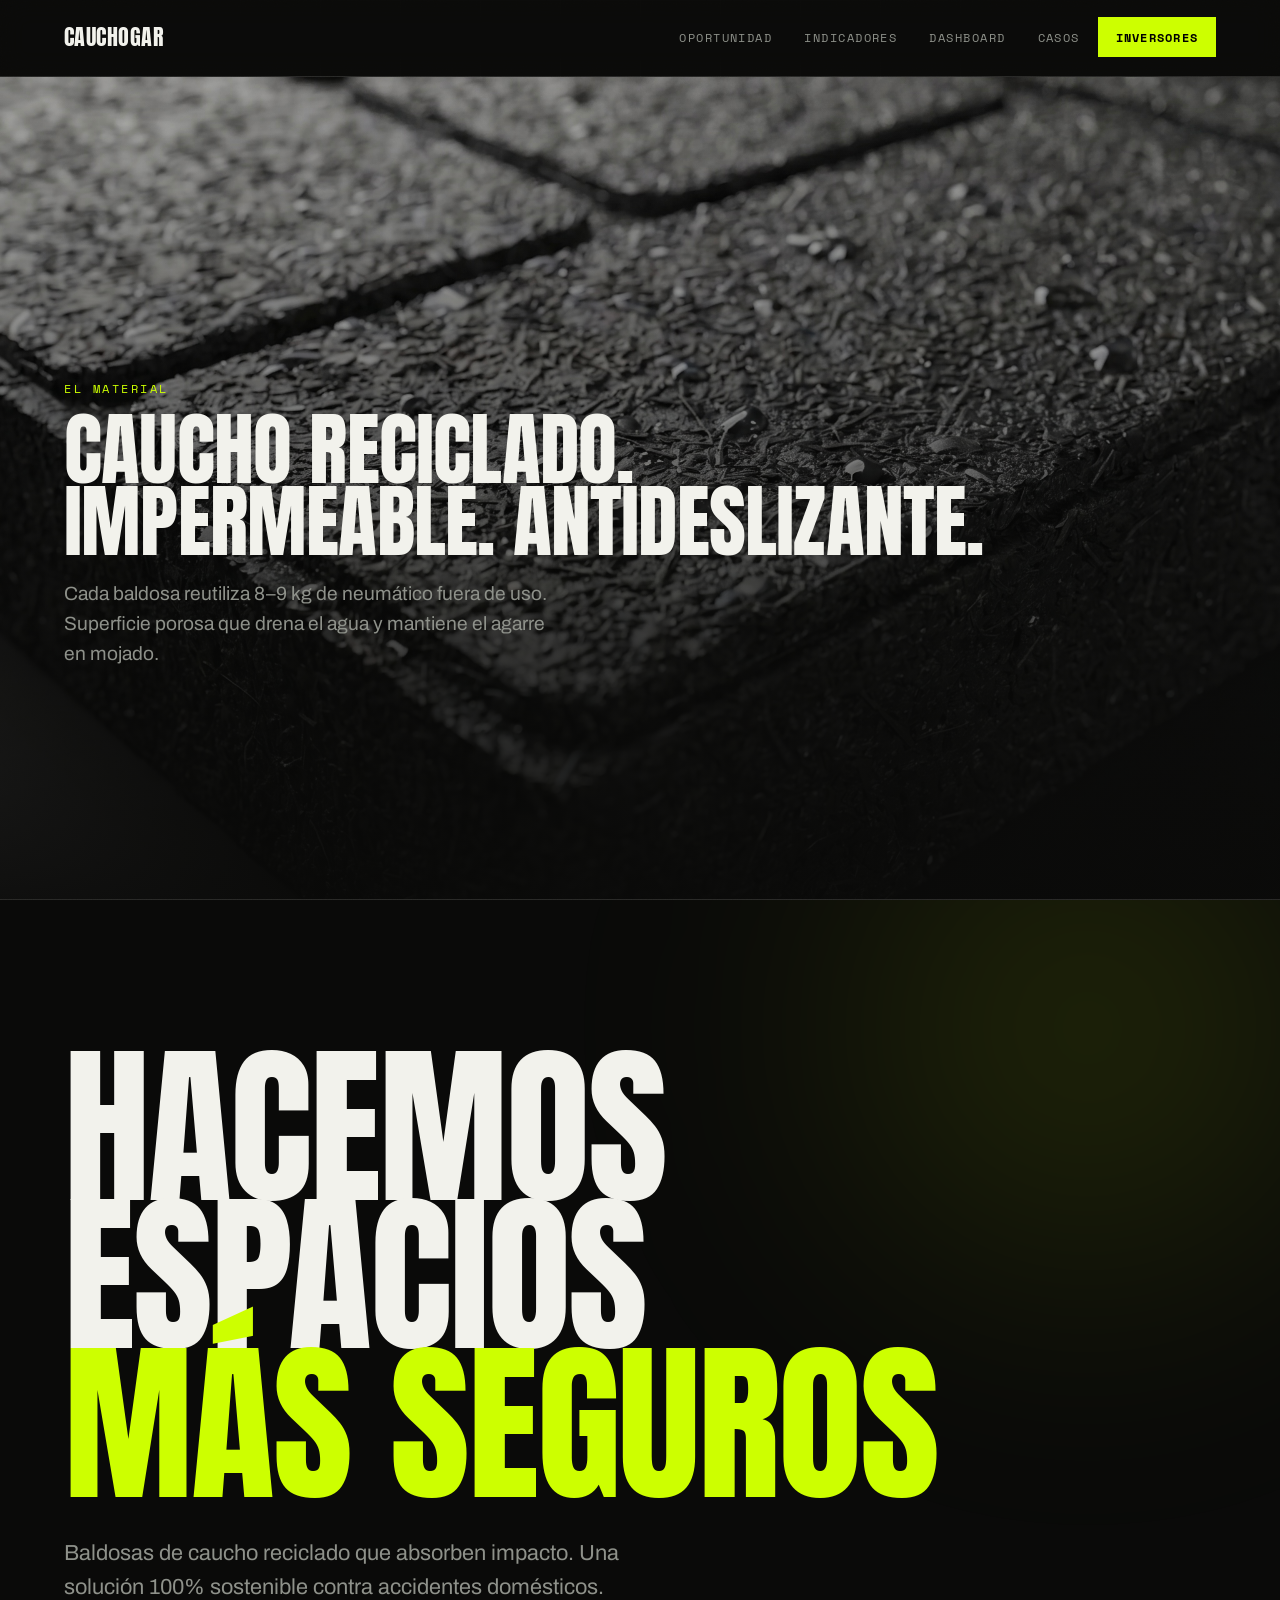
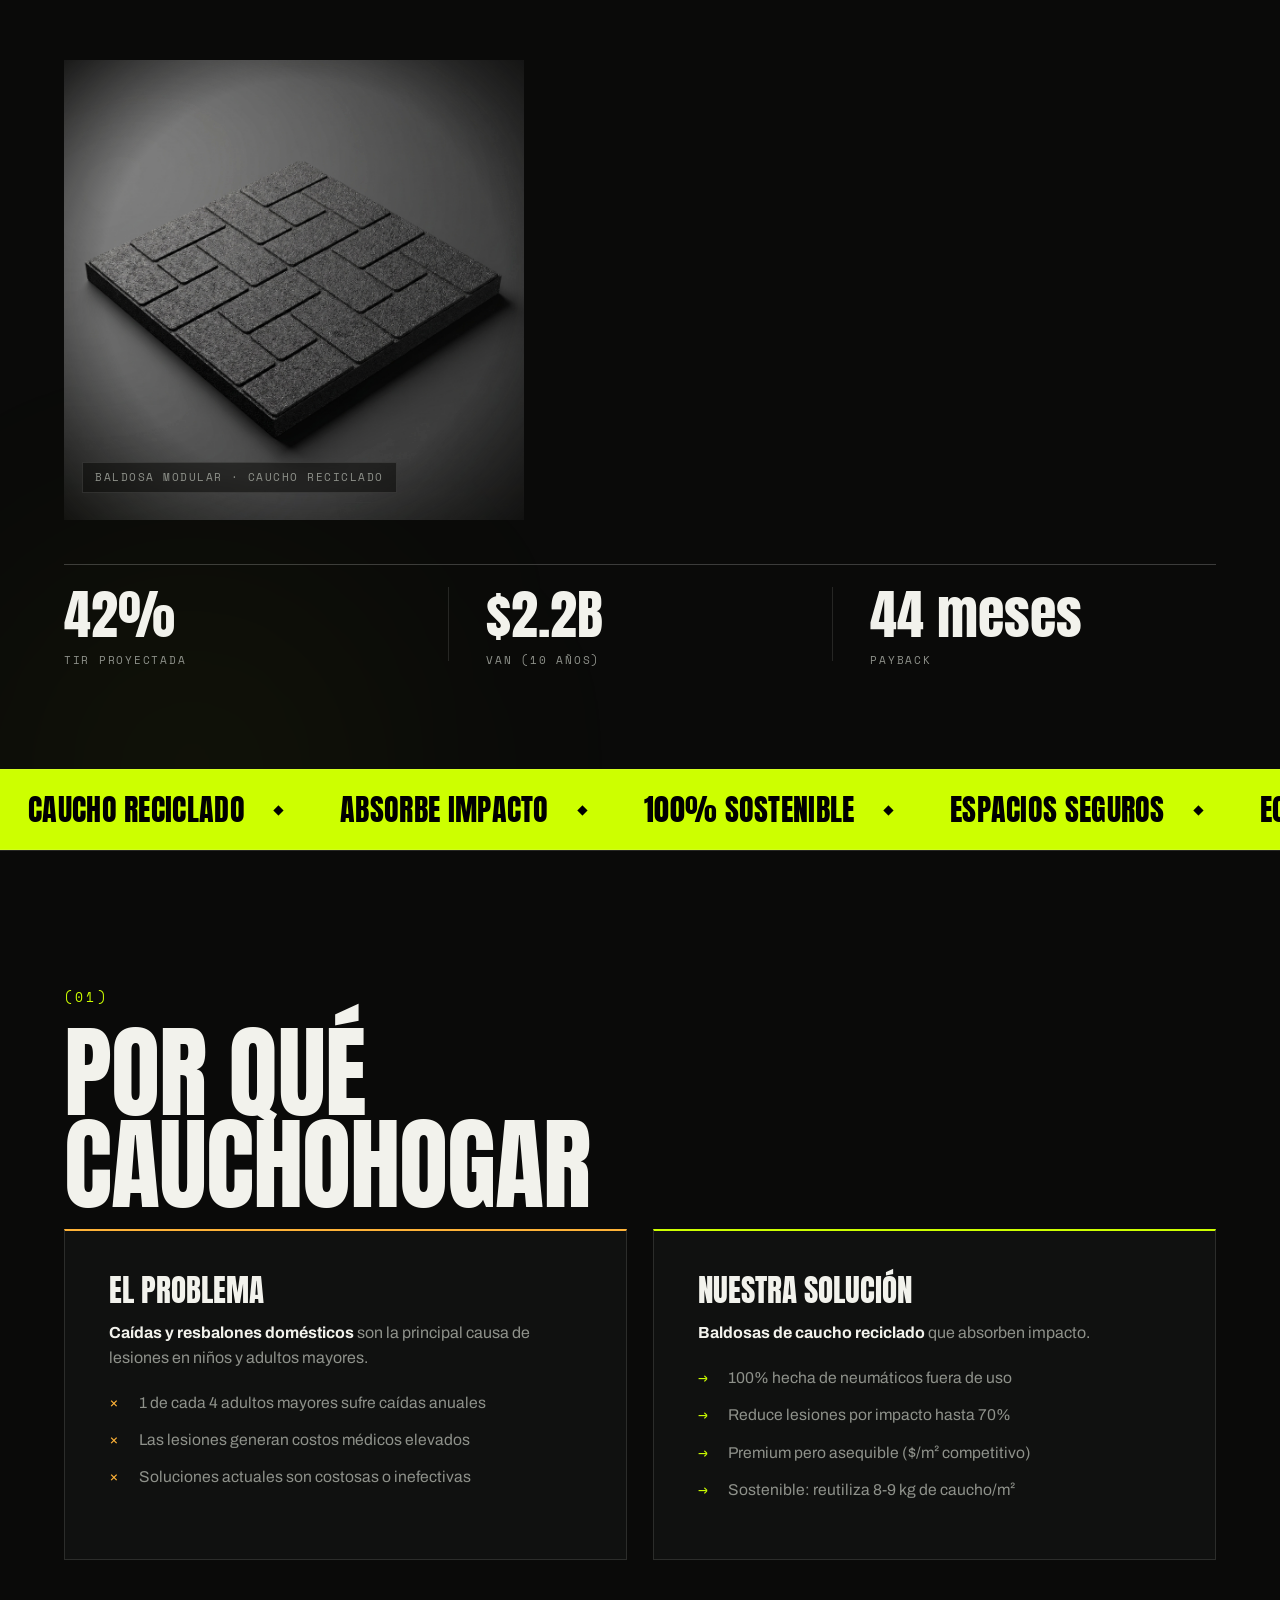
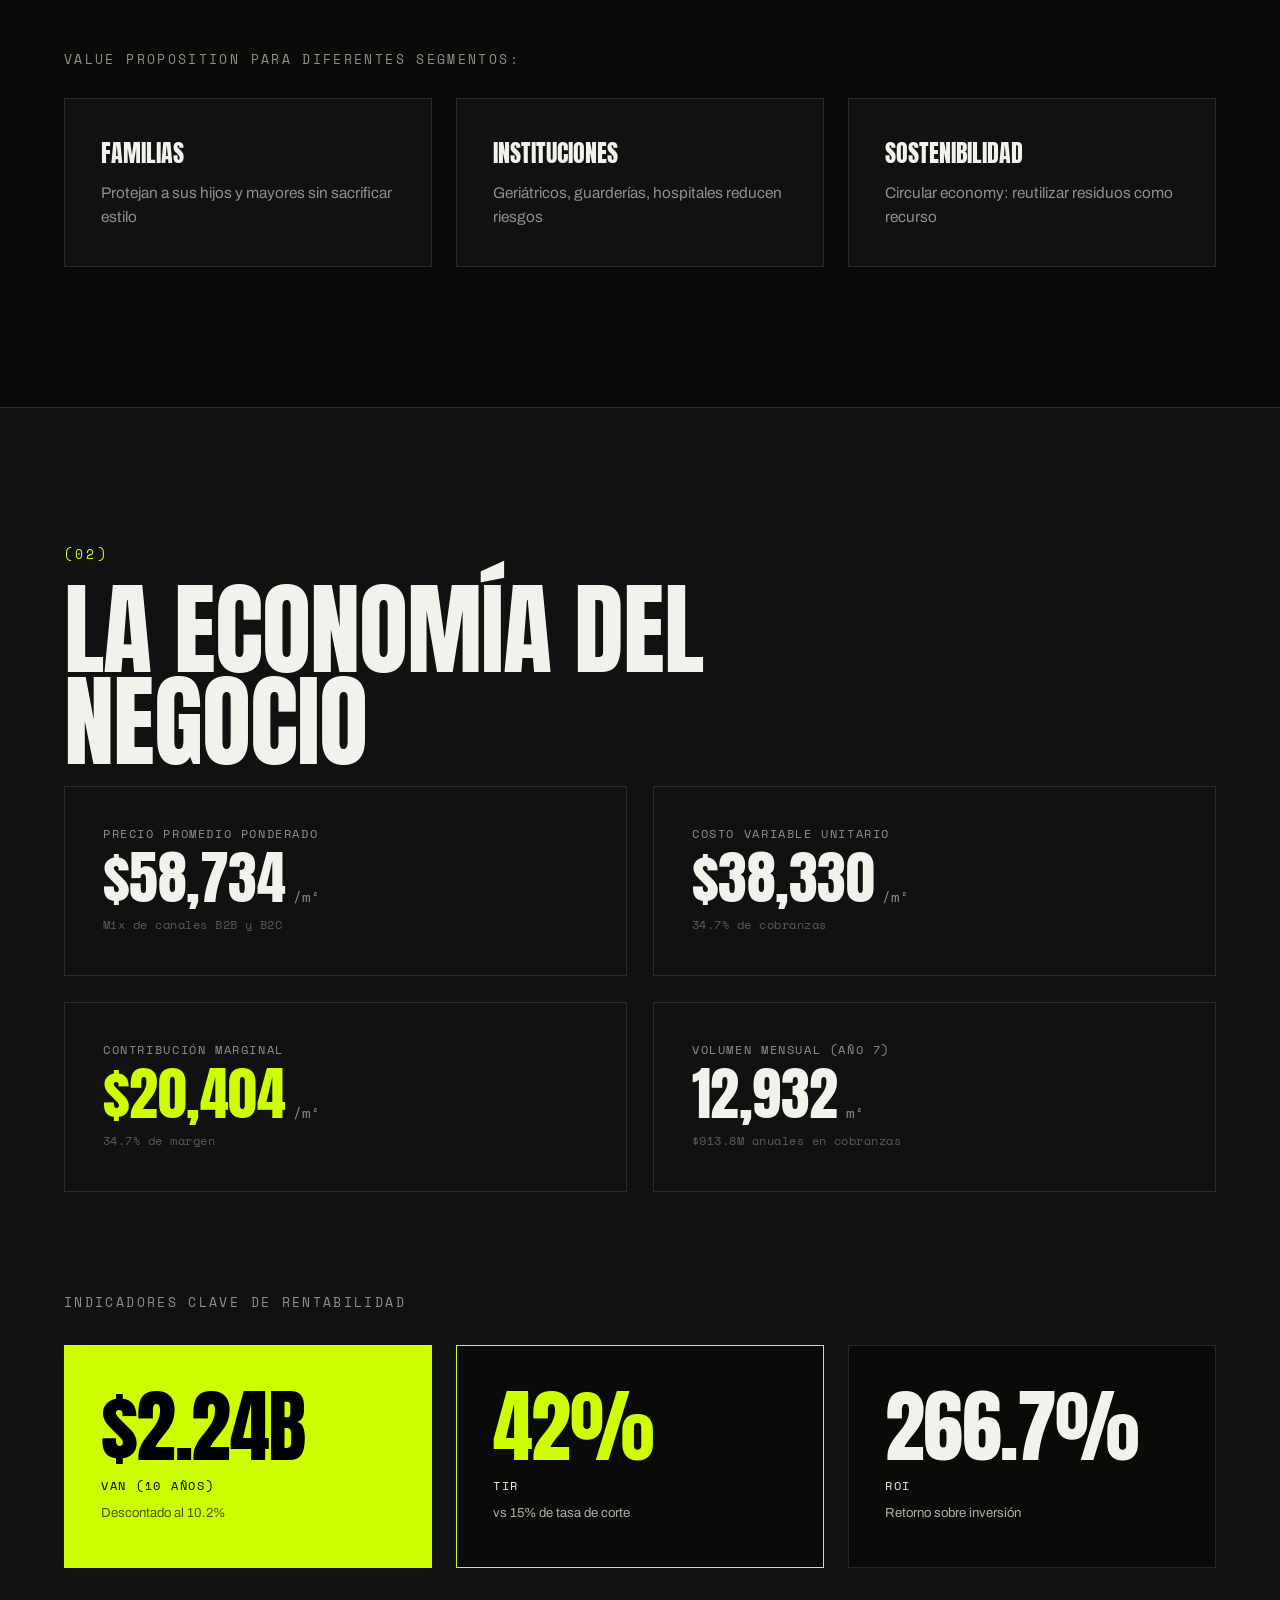
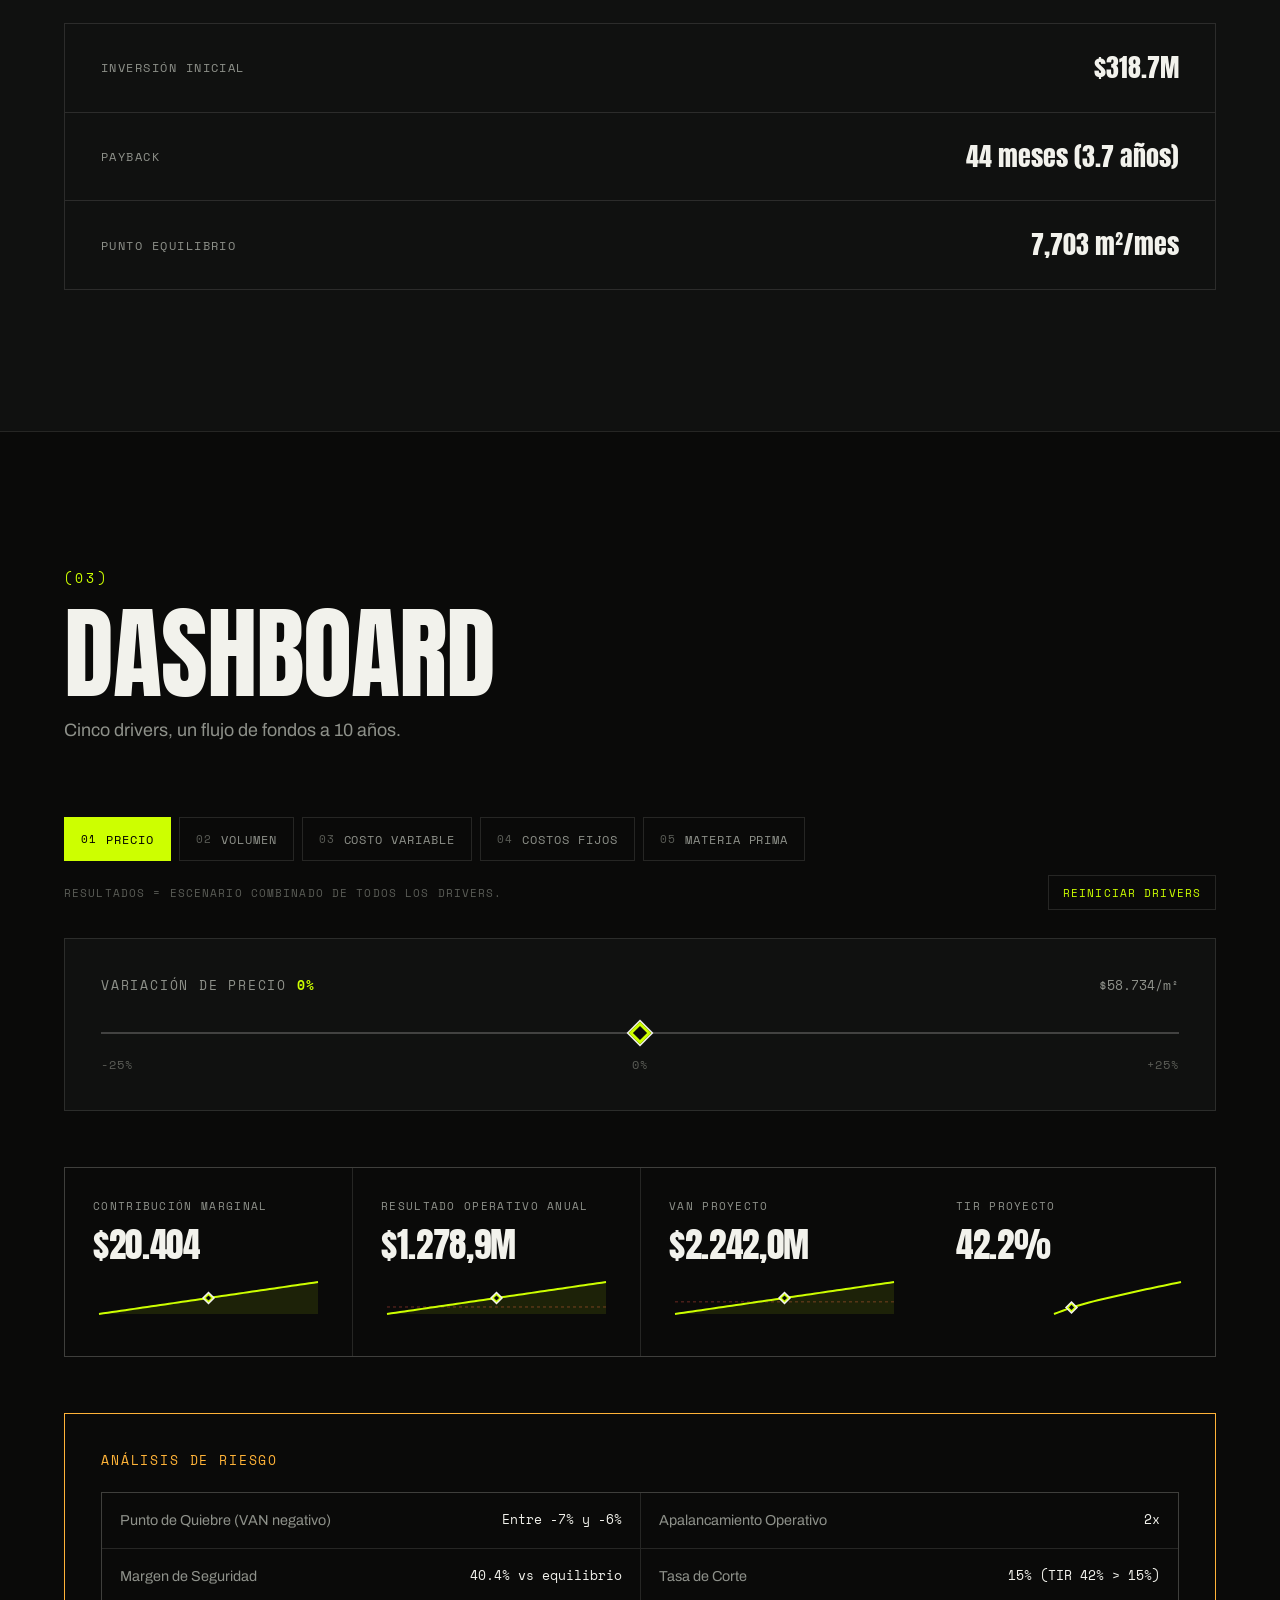
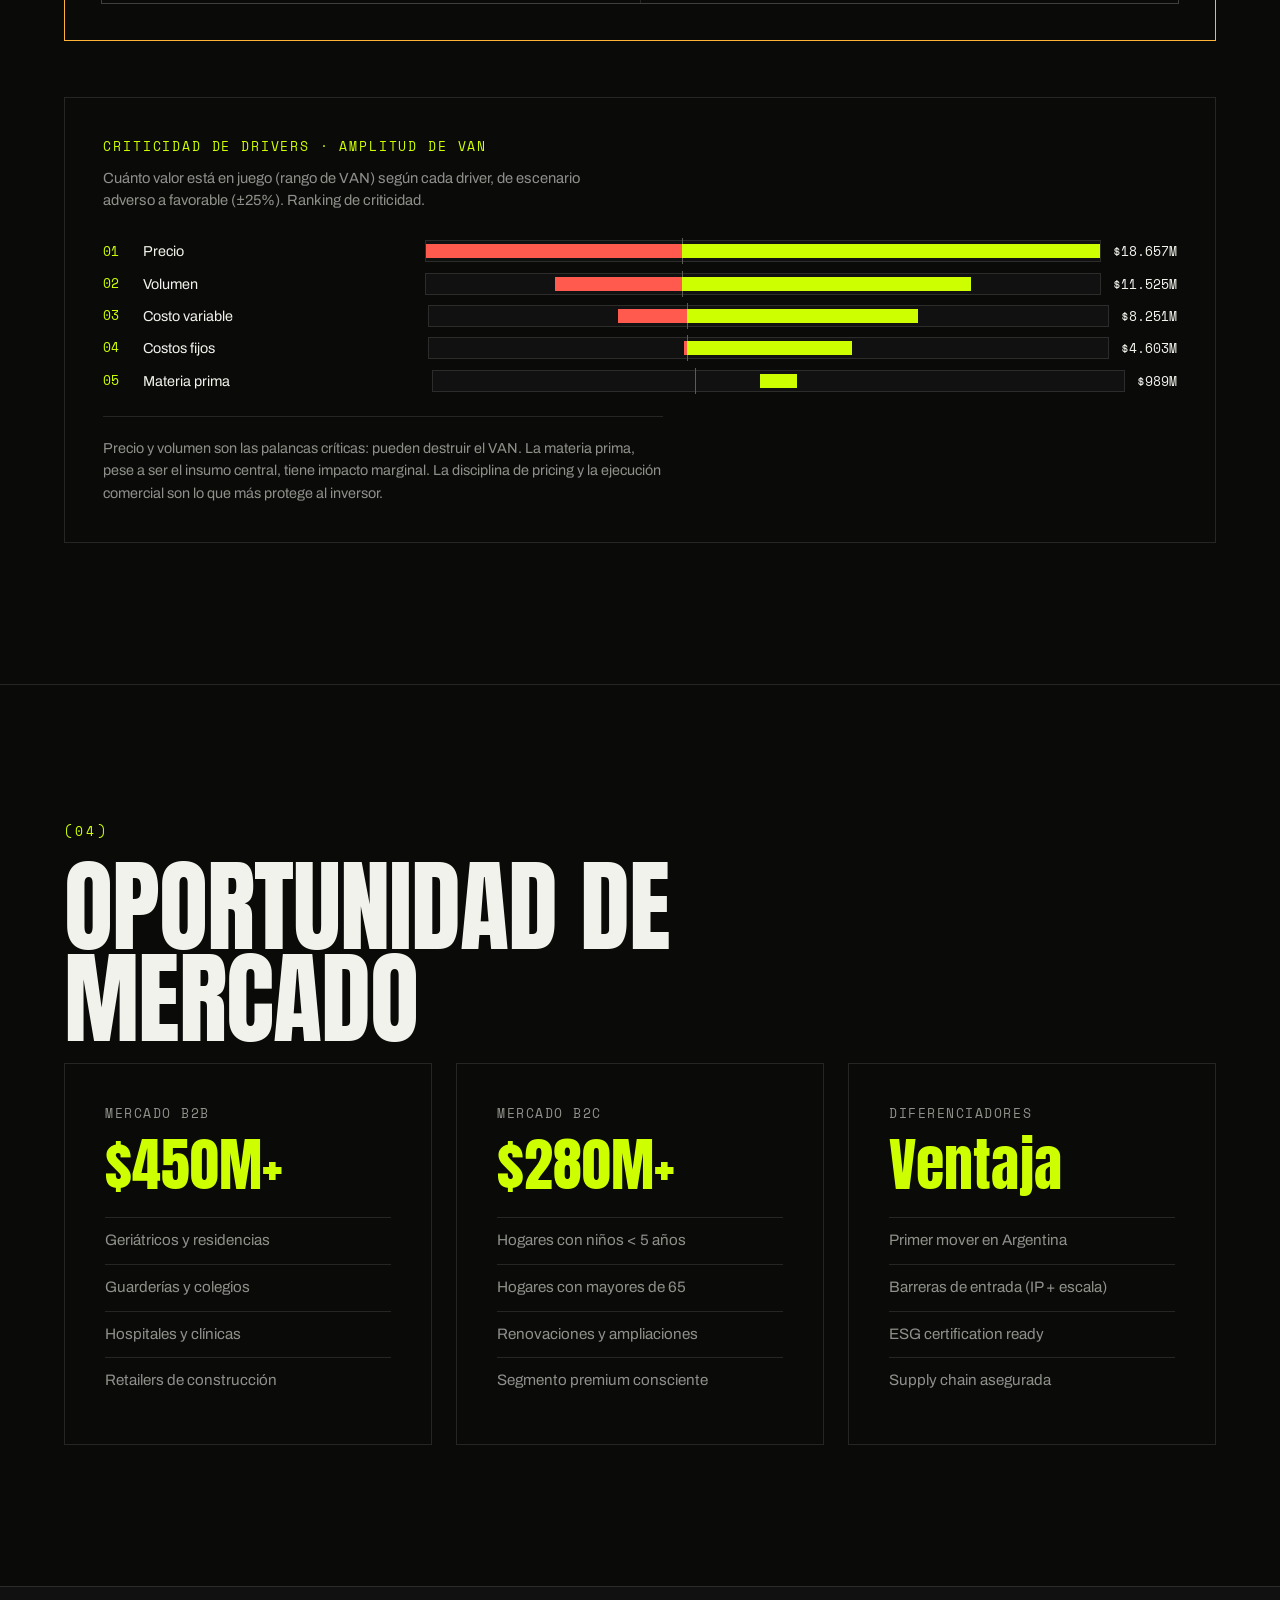
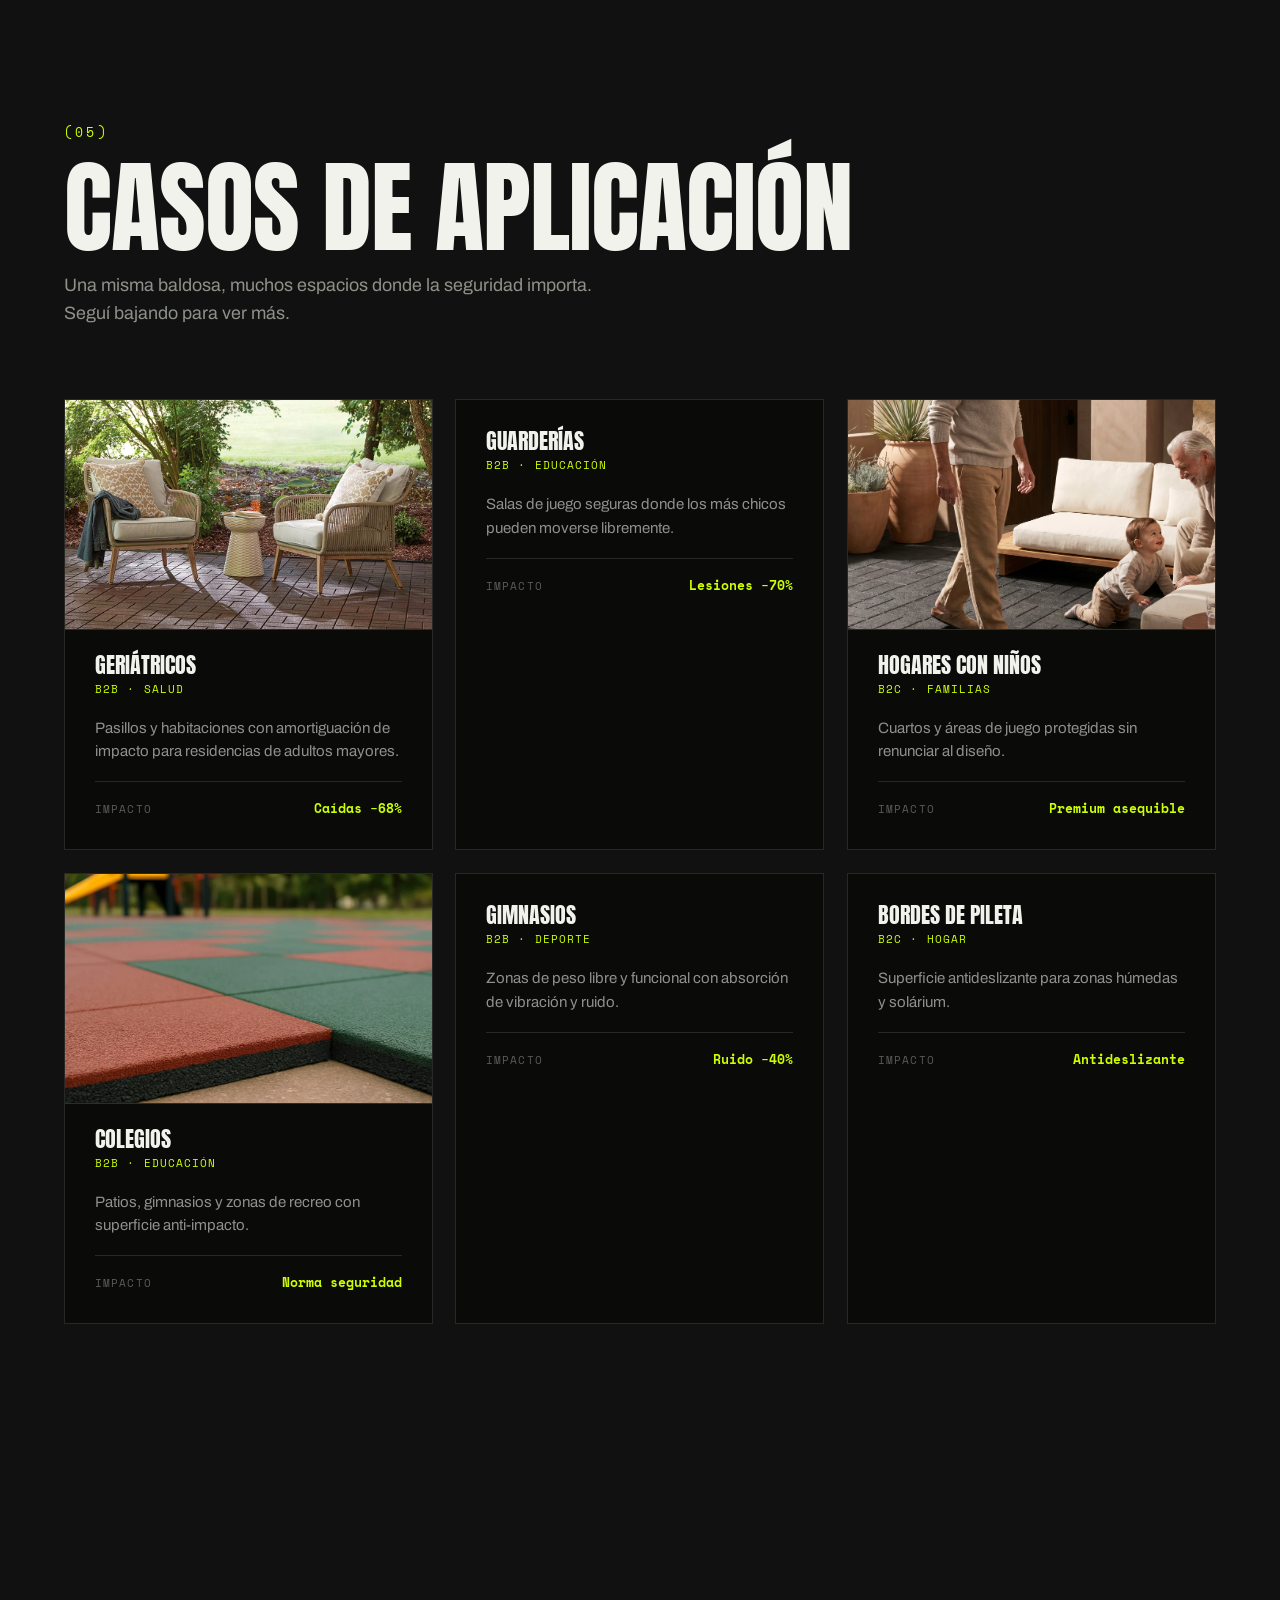
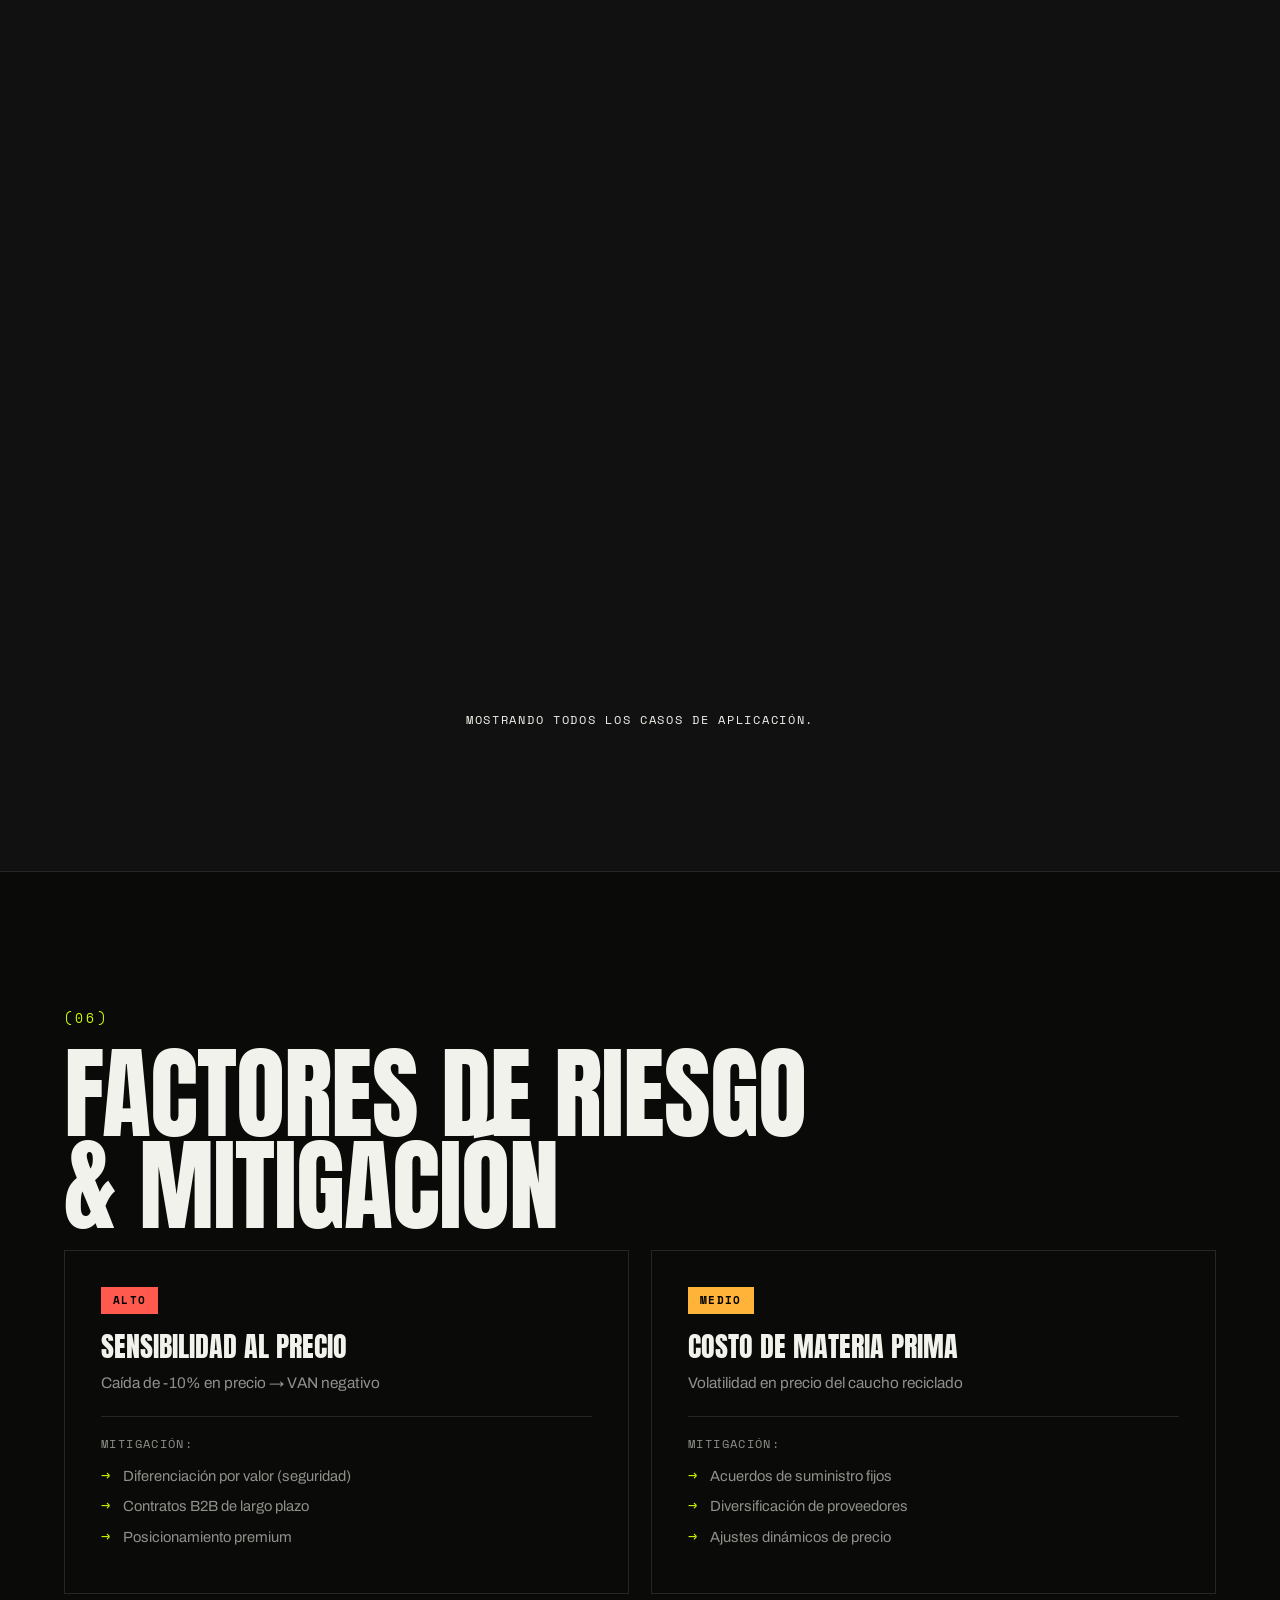
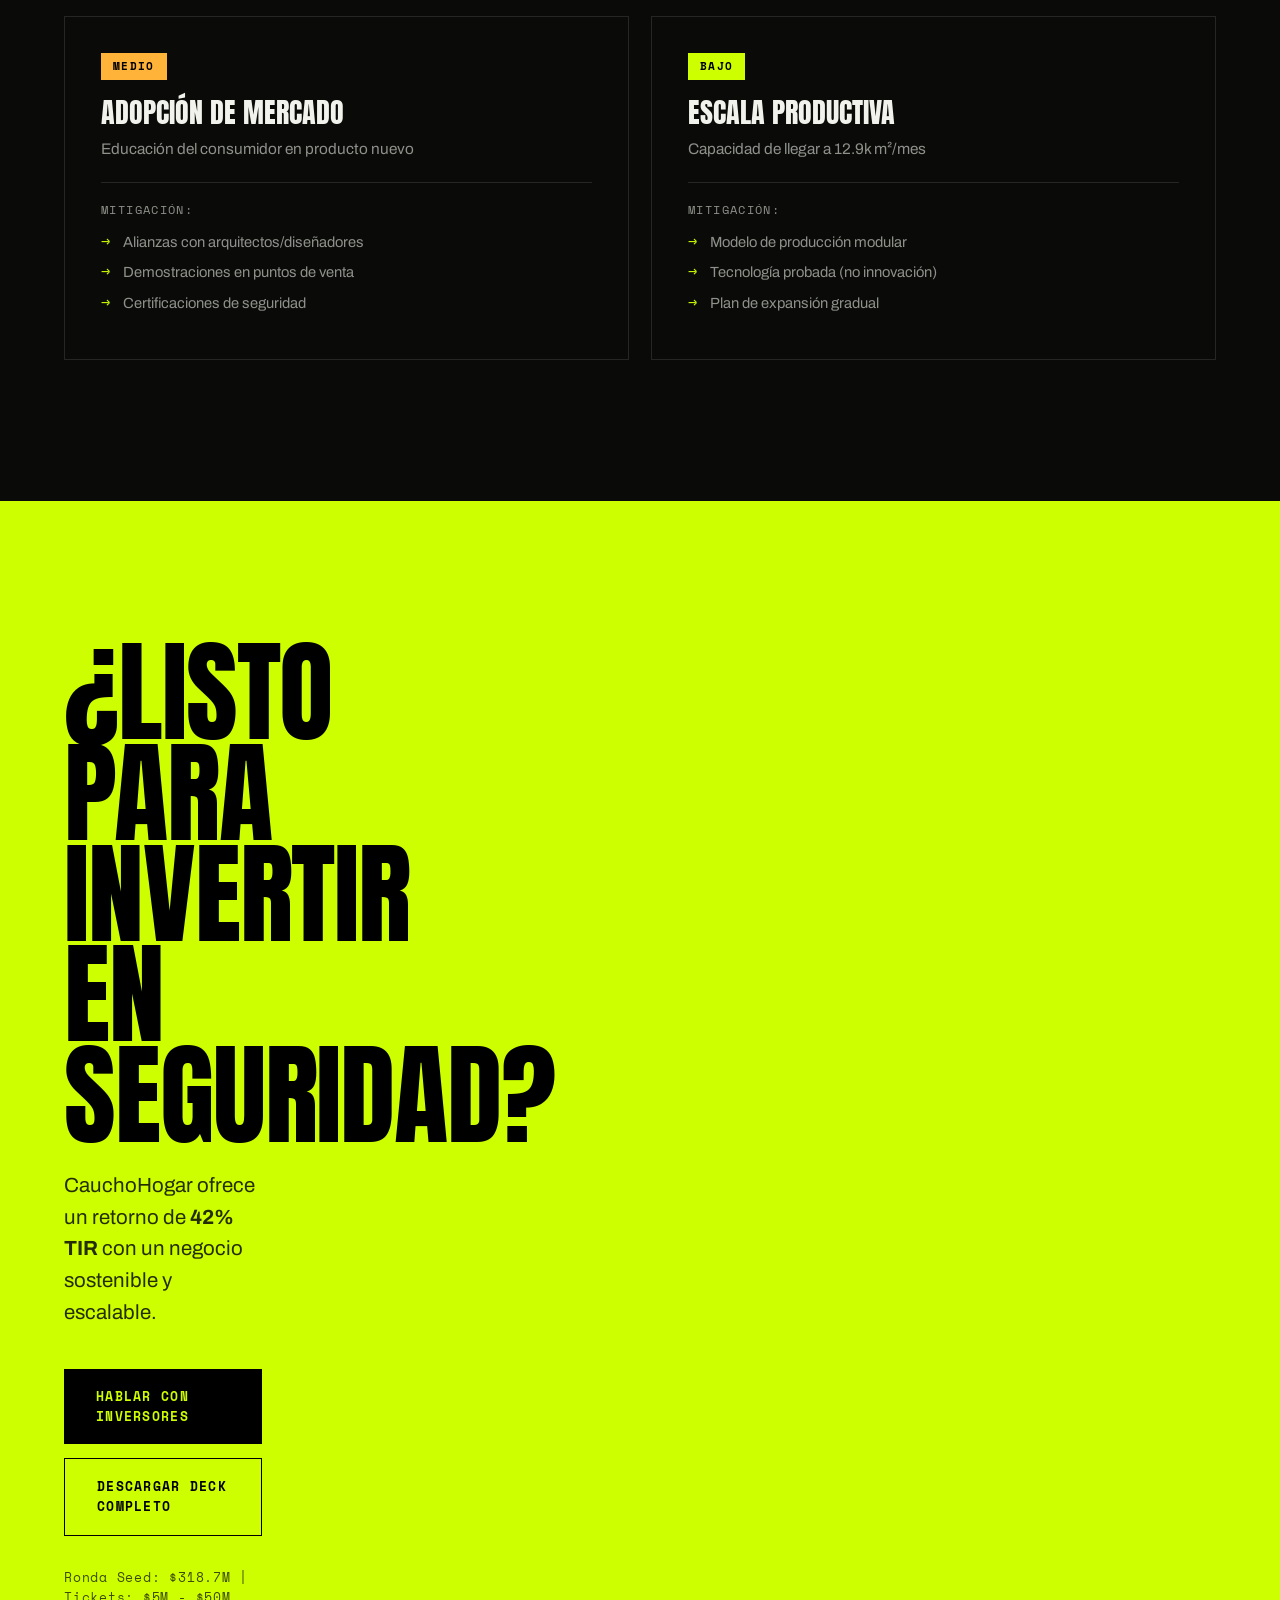
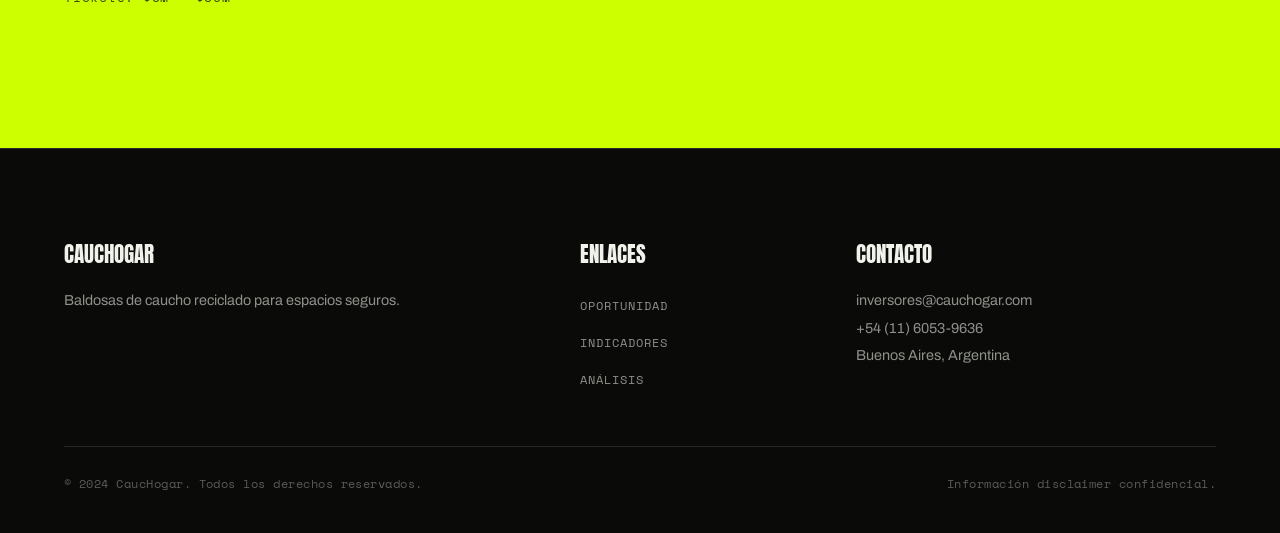
==== commit ad24fcb3: "style(ui): banda de material full-screen + dashboard compacto en mobile - Banda de material (apertur" ====
--- a/index.html
+++ b/index.html
@@ -22,7 +22,7 @@
             <ul class="nav-menu" id="navMenu">
                 <li><a href="#problema" class="nav-link">Oportunidad</a></li>
                 <li><a href="#Indicadores" class="nav-link">Indicadores</a></li>
-                <li><a href="#sensibilidad" class="nav-link">Análisis</a></li>
+                <li><a href="#sensibilidad" class="nav-link">Dashboard</a></li>
                 <li><a href="#casos" class="nav-link">Casos</a></li>
                 <li><a href="#contacto" class="nav-link cta">Inversores</a></li>
             </ul>
@@ -228,7 +228,7 @@
     <!-- Sensitivity Dashboard -->
     <section id="sensibilidad" class="sensitivity-dashboard">
         <div class="container">
-            <h2 class="section-title">Dashboard de Sensibilidad</h2>
+            <h2 class="section-title">Dashboard</h2>
             <p class="section-subtitle">Cinco drivers, un flujo de fondos a 10 años.</p>
 
             <div class="driver-tabs" id="driverTabs" role="tablist"></div>
@@ -291,7 +291,7 @@
                     </div>
                     <div class="warning-item">
                         <span class="warning-label">Apalancamiento Operativo</span>
-                        <span class="warning-value">2.5x (Alto)</span>
+                        <span class="warning-value">2x</span>
                     </div>
                     <div class="warning-item">
                         <span class="warning-label">Margen de Seguridad</span>
--- a/styles.css
+++ b/styles.css
@@ -533,6 +533,35 @@
     .tornado-track { grid-area: track; }
 }
 
+/* ---- Dashboard compacto en mobile: que entren tabs + slider + resultados ---- */
+@media (max-width: 640px) {
+    #sensibilidad .section-title { font-size: clamp(2rem, 9vw, 2.6rem); margin-bottom: 10px; }
+    #sensibilidad .section-title::before { margin-bottom: 12px; }
+    #sensibilidad .section-subtitle { margin-bottom: 16px; }
+
+    .driver-tabs { gap: 6px; margin-bottom: 10px; }
+    .driver-tab { padding: 7px 10px; font-size: .66rem; gap: 6px; }
+    .driver-tab-num { font-size: .6rem; }
+    .driver-tab-delta { font-size: .62rem; }
+
+    .sensitivity-toolbar { margin-bottom: 12px; gap: 8px 12px; }
+    .combined-note { font-size: .64rem; }
+    .driver-reset { padding: 7px 12px; font-size: .64rem; }
+
+    .sensitivity-controls { margin-bottom: 16px; }
+    .slider-container { padding: 16px 14px; }
+    .slider-header { margin-bottom: 14px; gap: 10px; }
+    .slider-header label { font-size: .7rem; letter-spacing: .1em; }
+    #driverValue { font-size: .76rem; }
+    .slider-labels { margin-top: 10px; font-size: .66rem; }
+
+    .sensitivity-results { gap: 8px; }
+    .result-card { padding: 12px 12px; }
+    .result-card h4 { font-size: .6rem; margin-bottom: 6px; }
+    .result-value { font-size: 1.25rem; }
+    .mini-chart { height: 30px; margin-top: 8px; }
+}
+
 /* ============================================================
    Market opportunity
    ============================================================ */
@@ -555,10 +584,13 @@
    ============================================================ */
 .material-band {
     position: relative; isolation: isolate;
-    min-height: clamp(360px, 56vw, 620px);
-    display: flex; align-items: flex-end;   /* altura la define el contenido del overlay */
+    /* Apertura full-screen: arranca debajo del nav (no se superpone) y la
+       imagen llega hasta abajo de la pantalla. */
+    margin-top: var(--nav-h);
+    min-height: calc(100svh - var(--nav-h));
+    display: flex; align-items: flex-end;
     overflow: hidden;
-    border-block: 1px solid var(--line);
+    border-bottom: 1px solid var(--line);
 }
 /* Degradé que cubre TODA la imagen (capa propia, no atada al alto del texto):
    transparente arriba → oscuro abajo. Va por debajo del texto (z-index 1). */
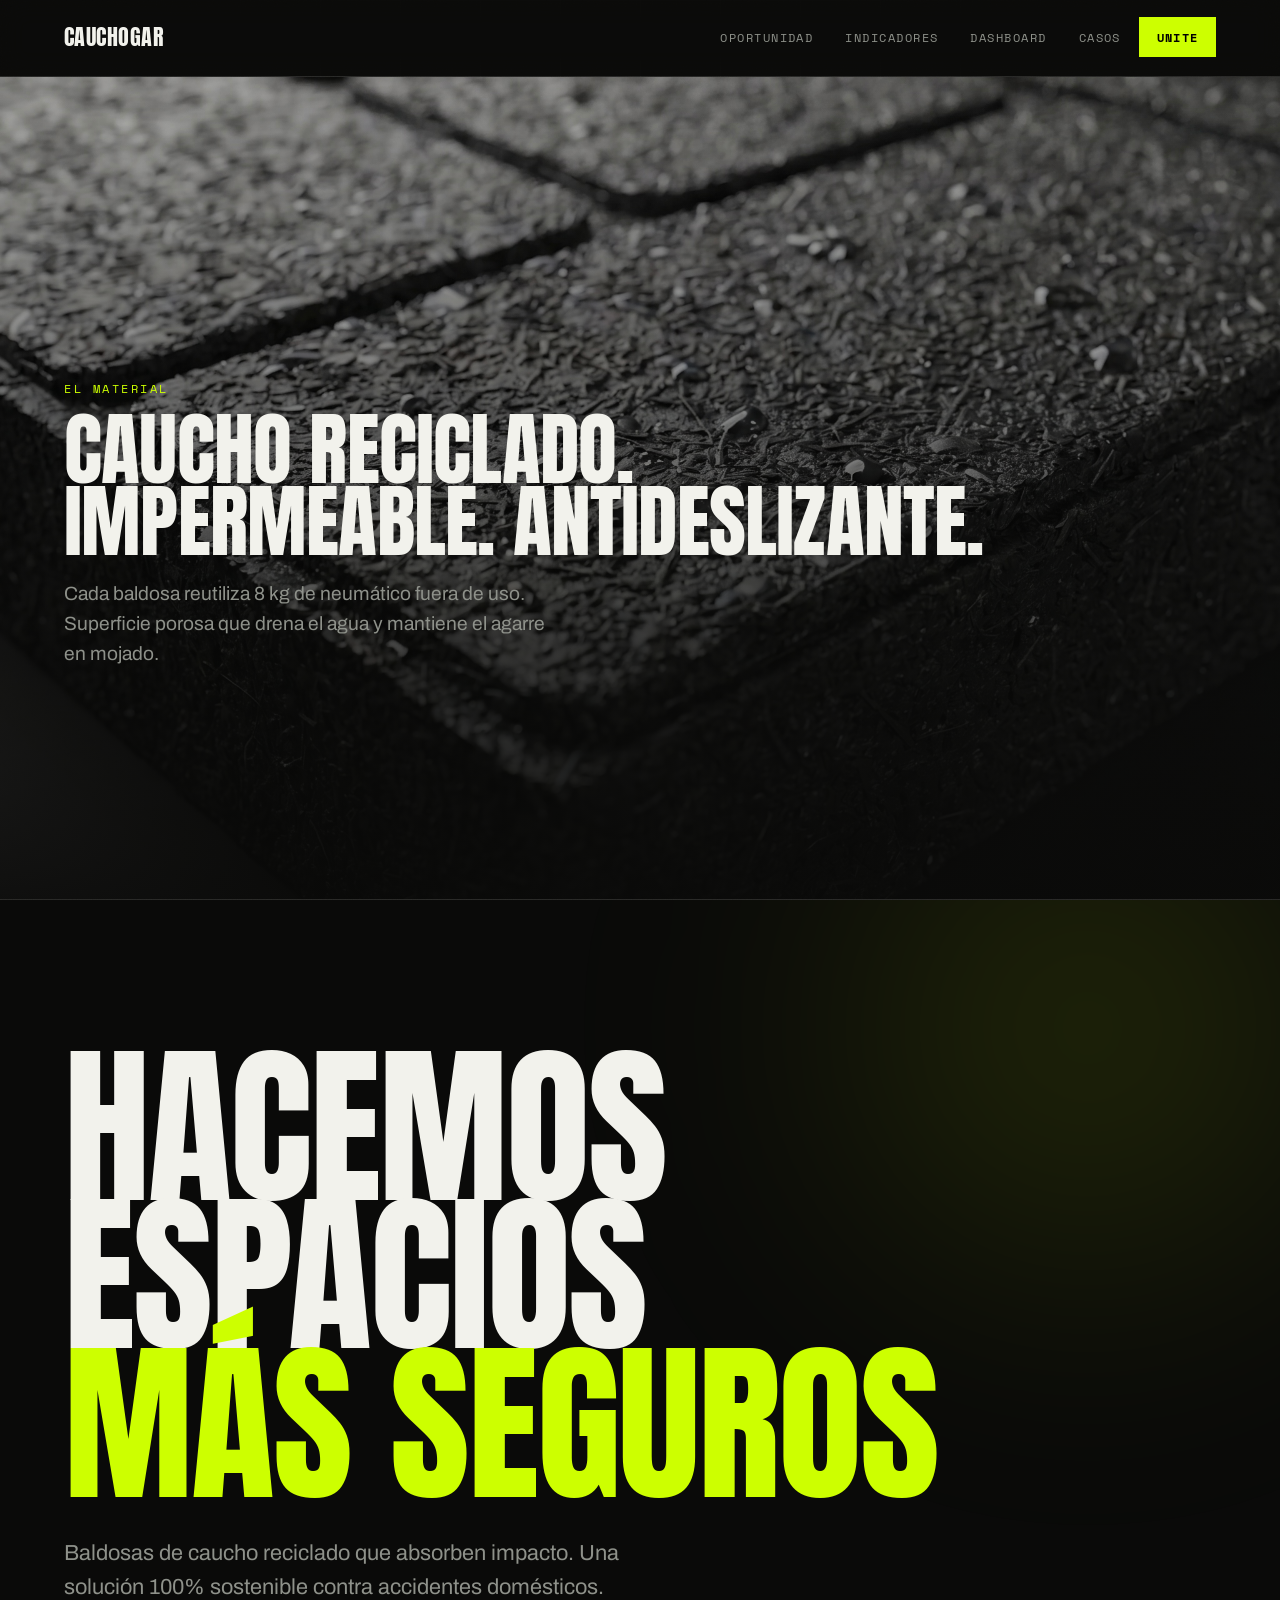
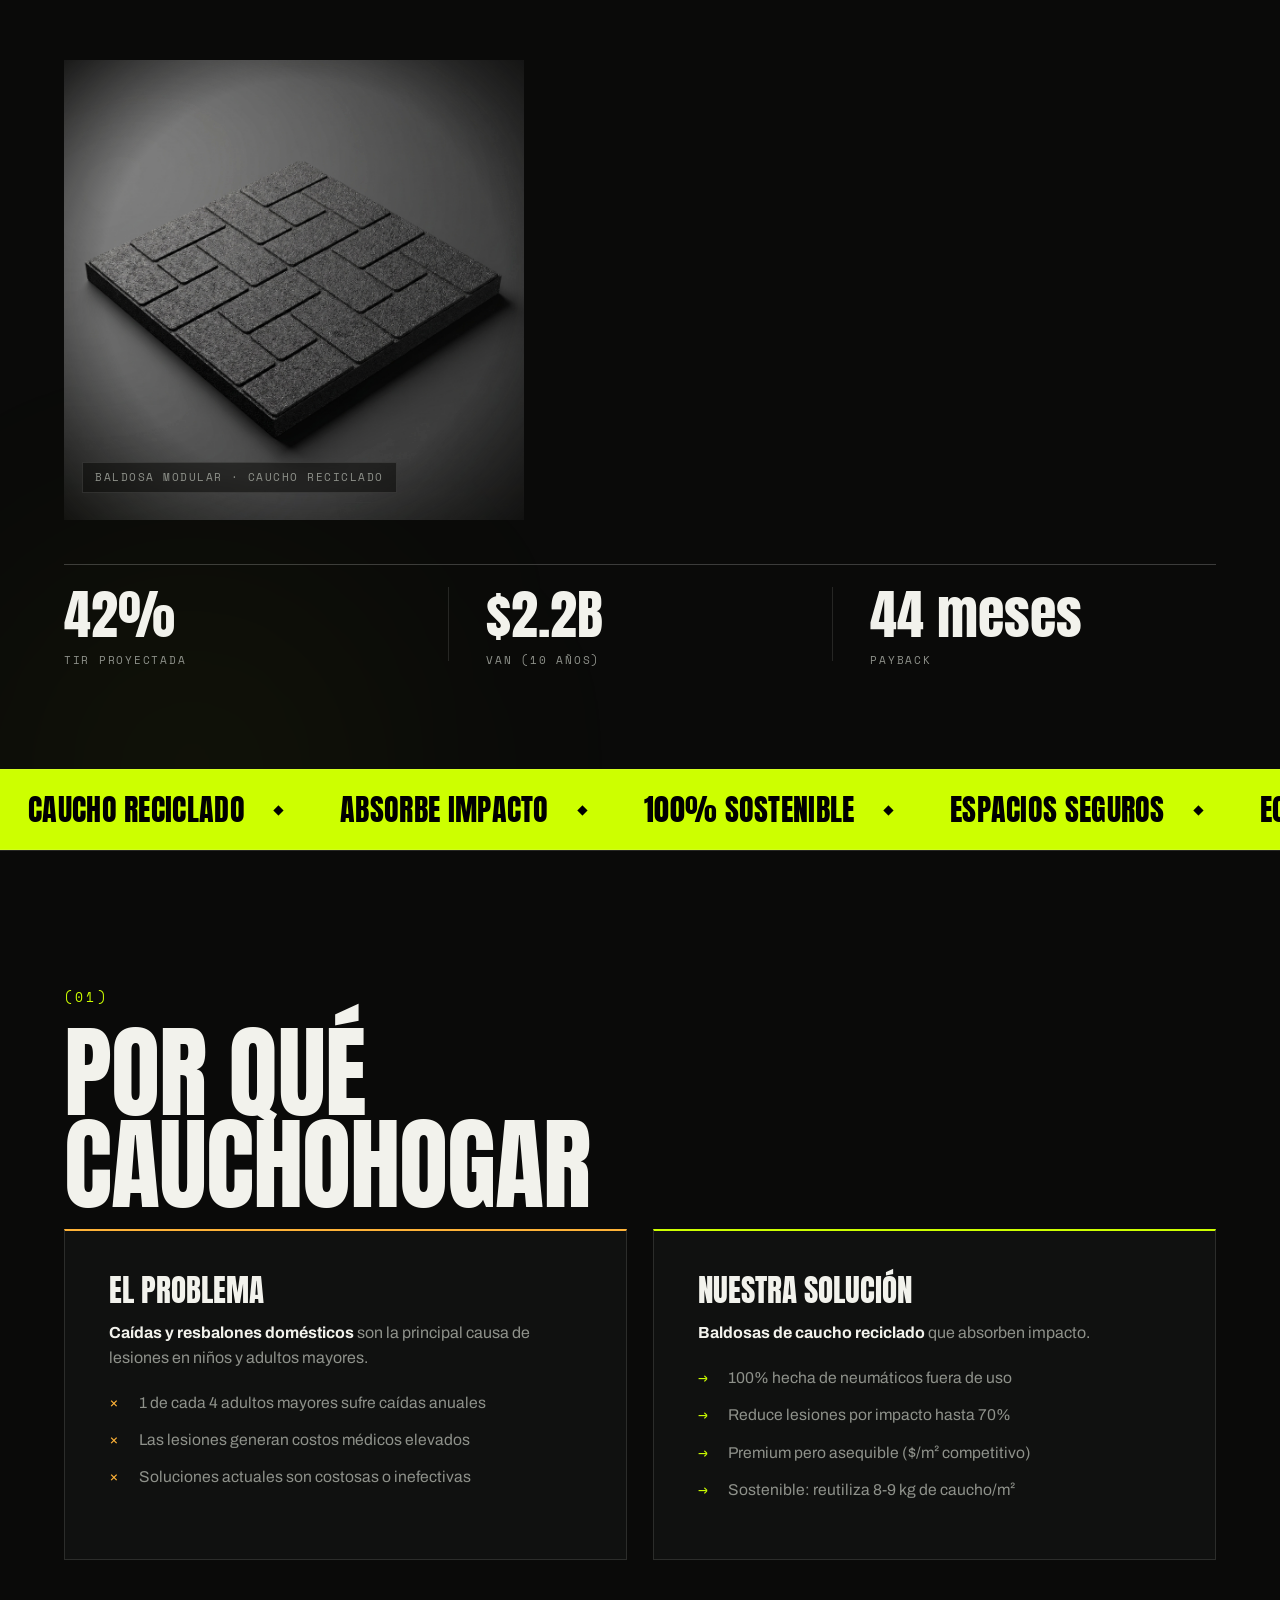
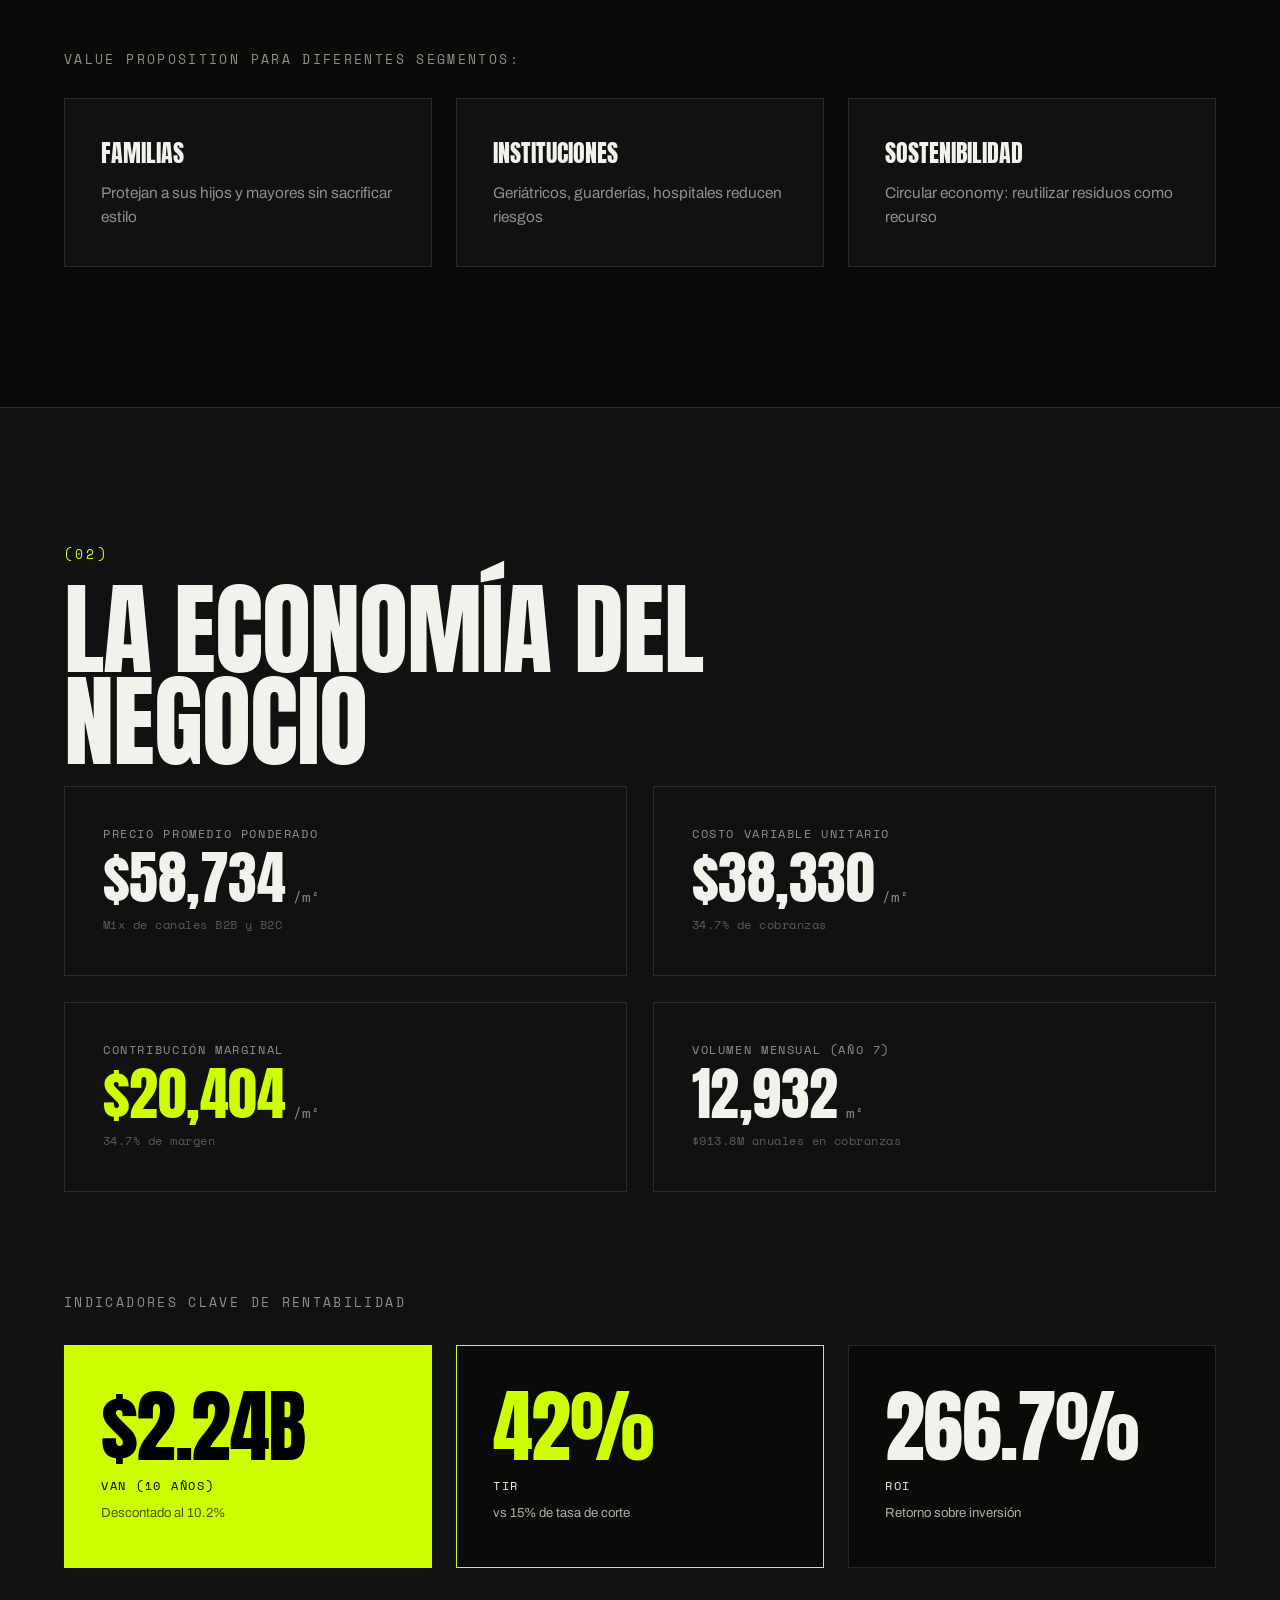
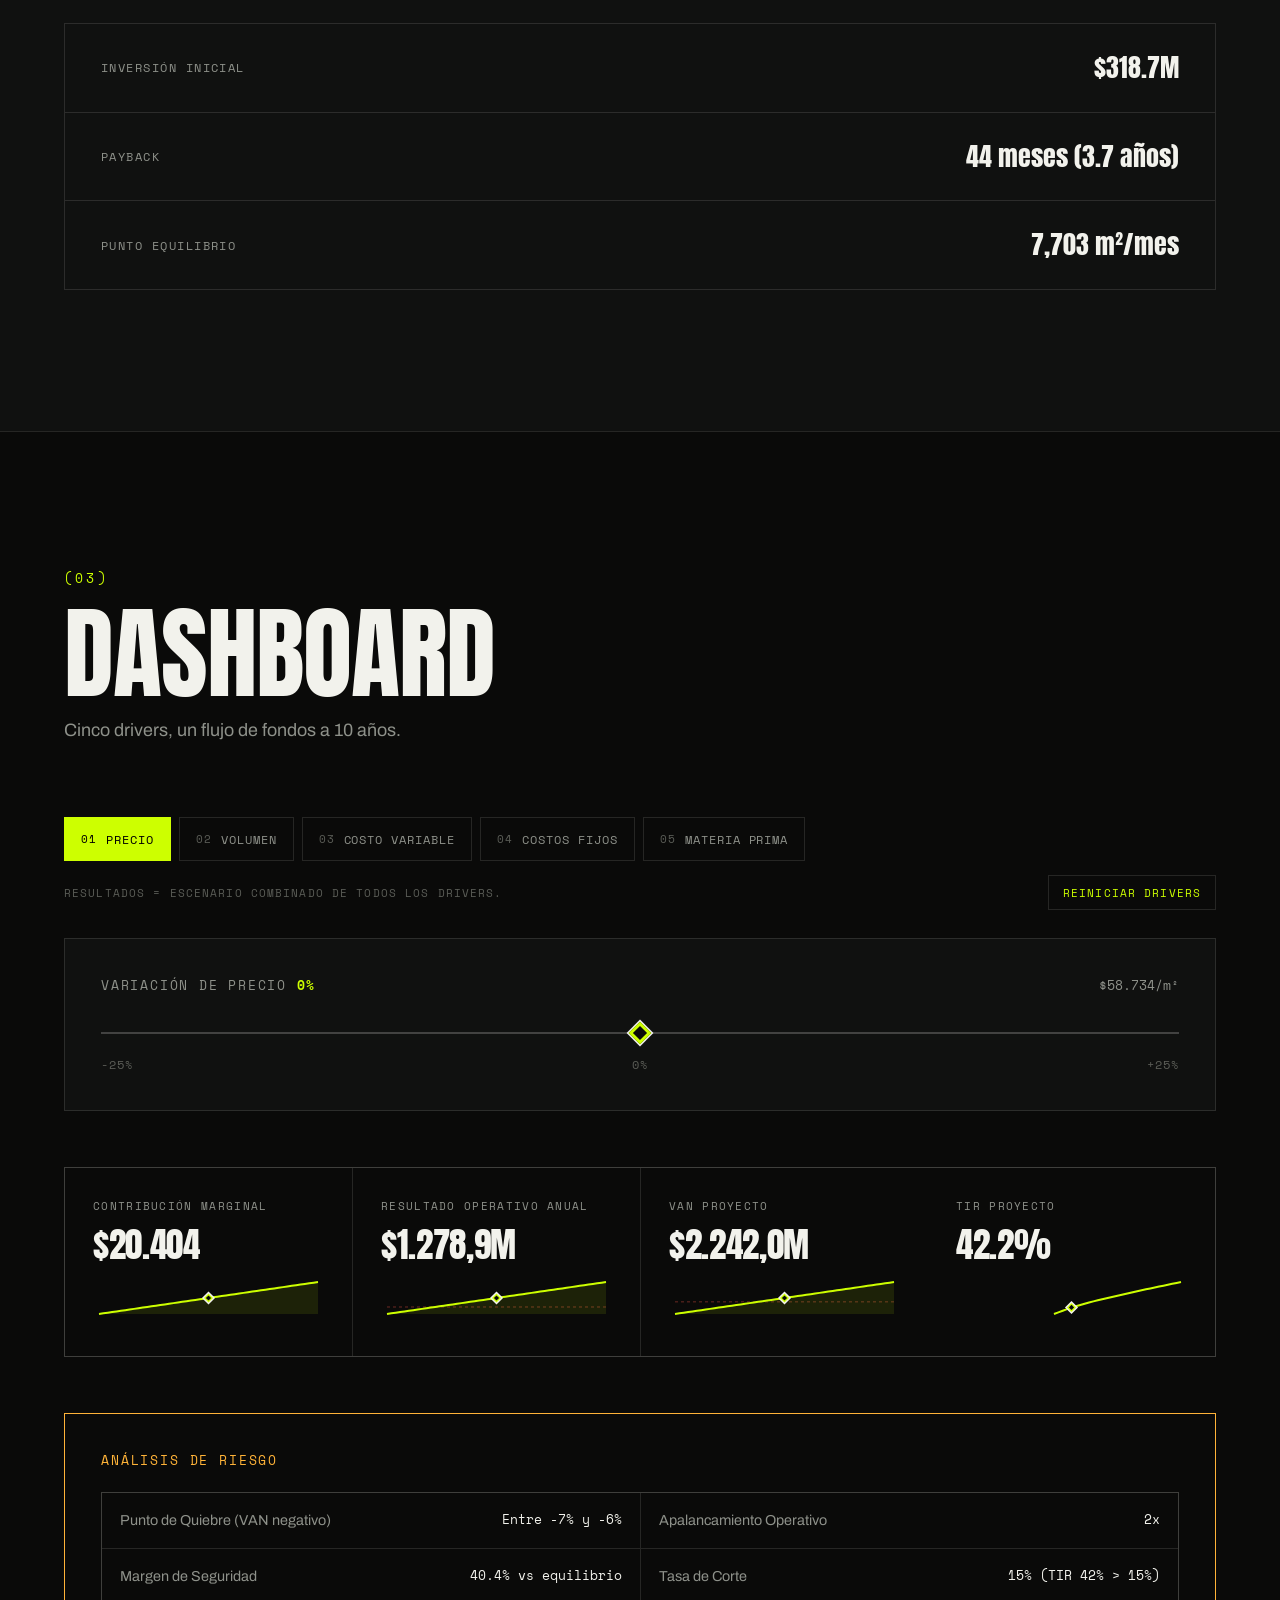
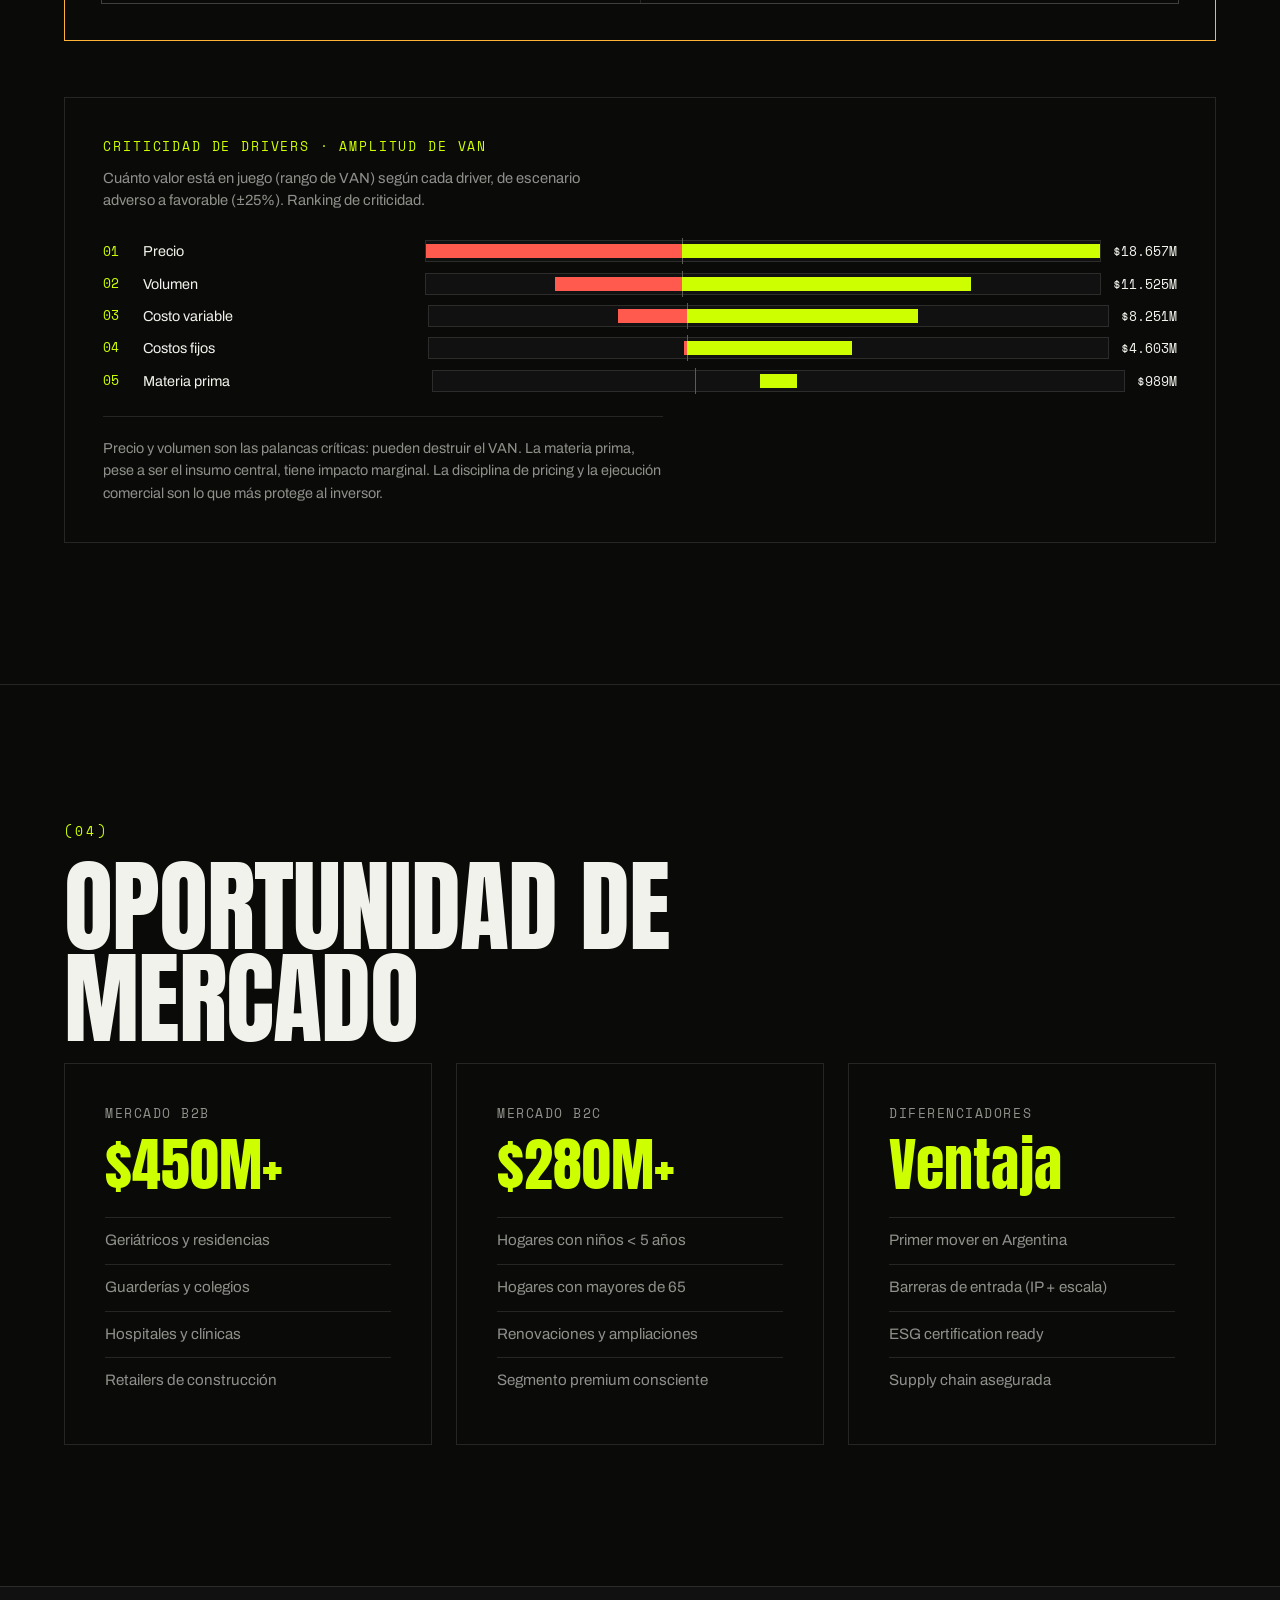
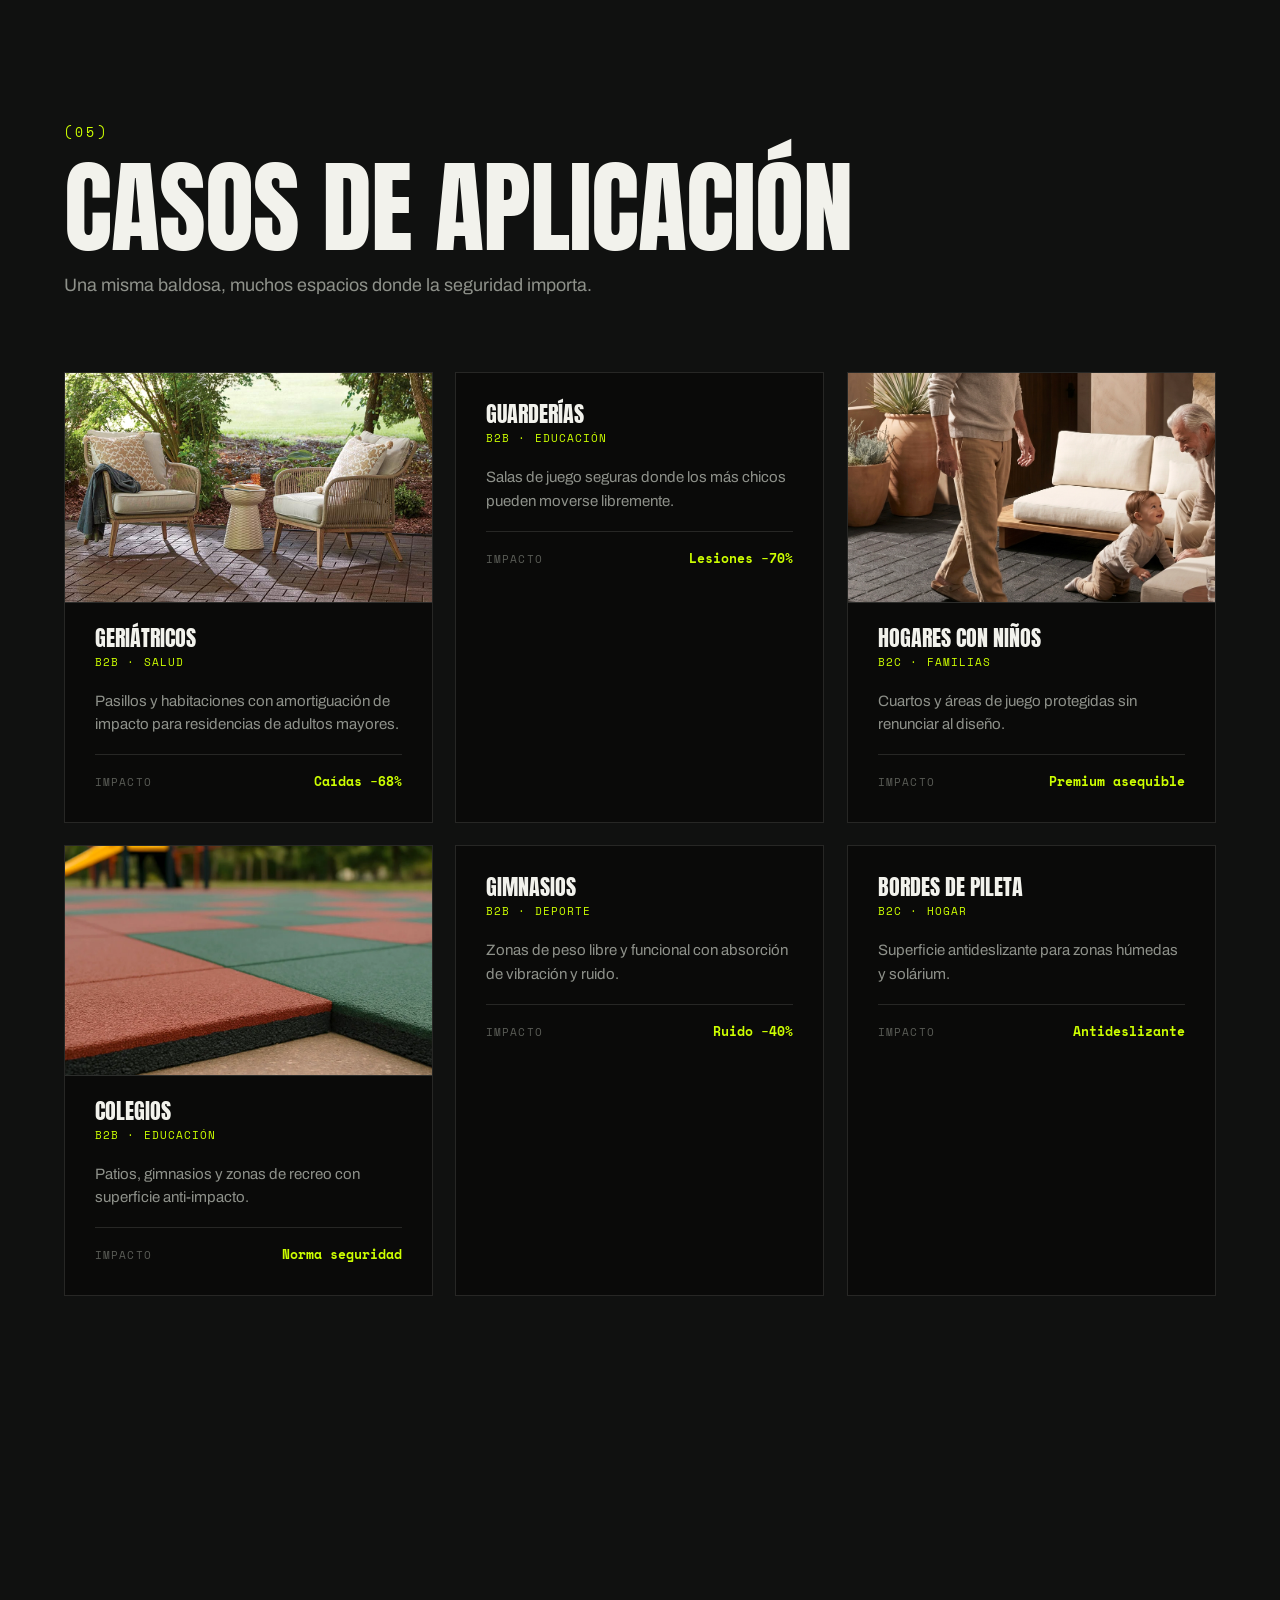
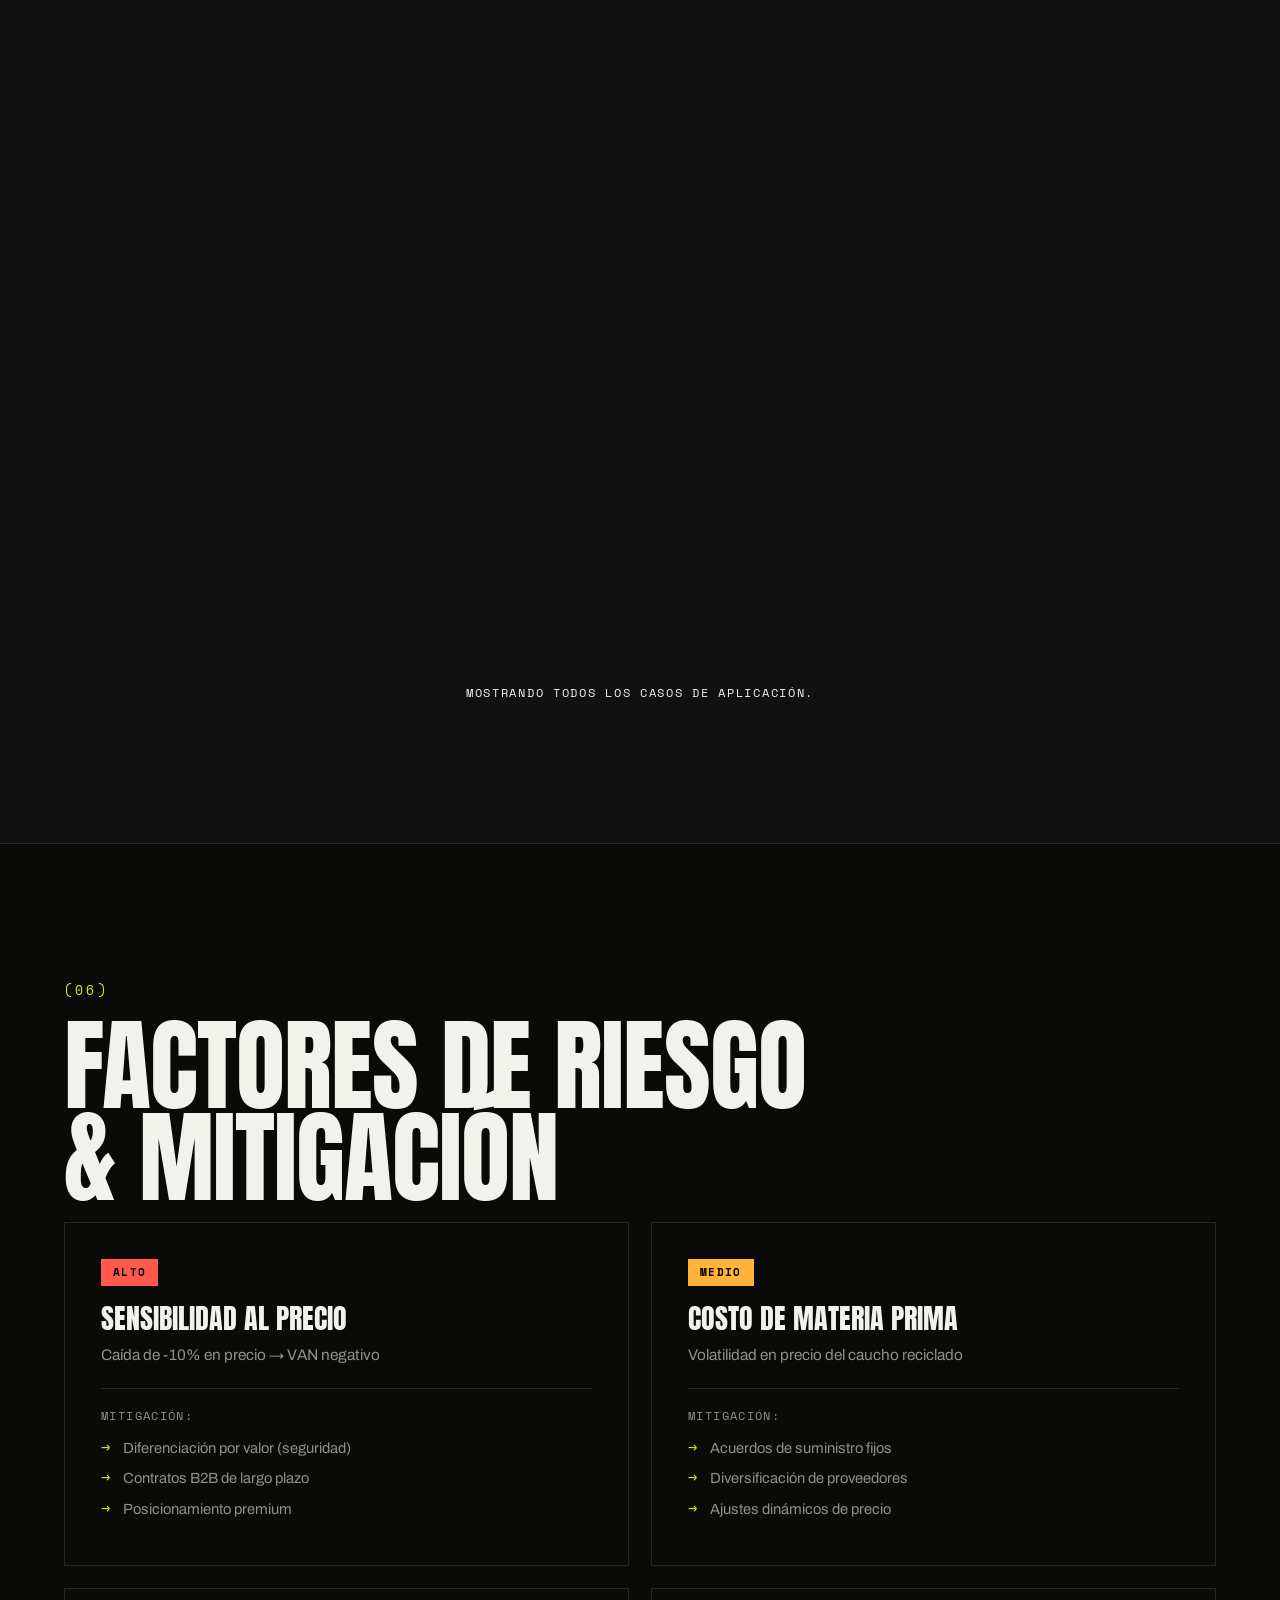
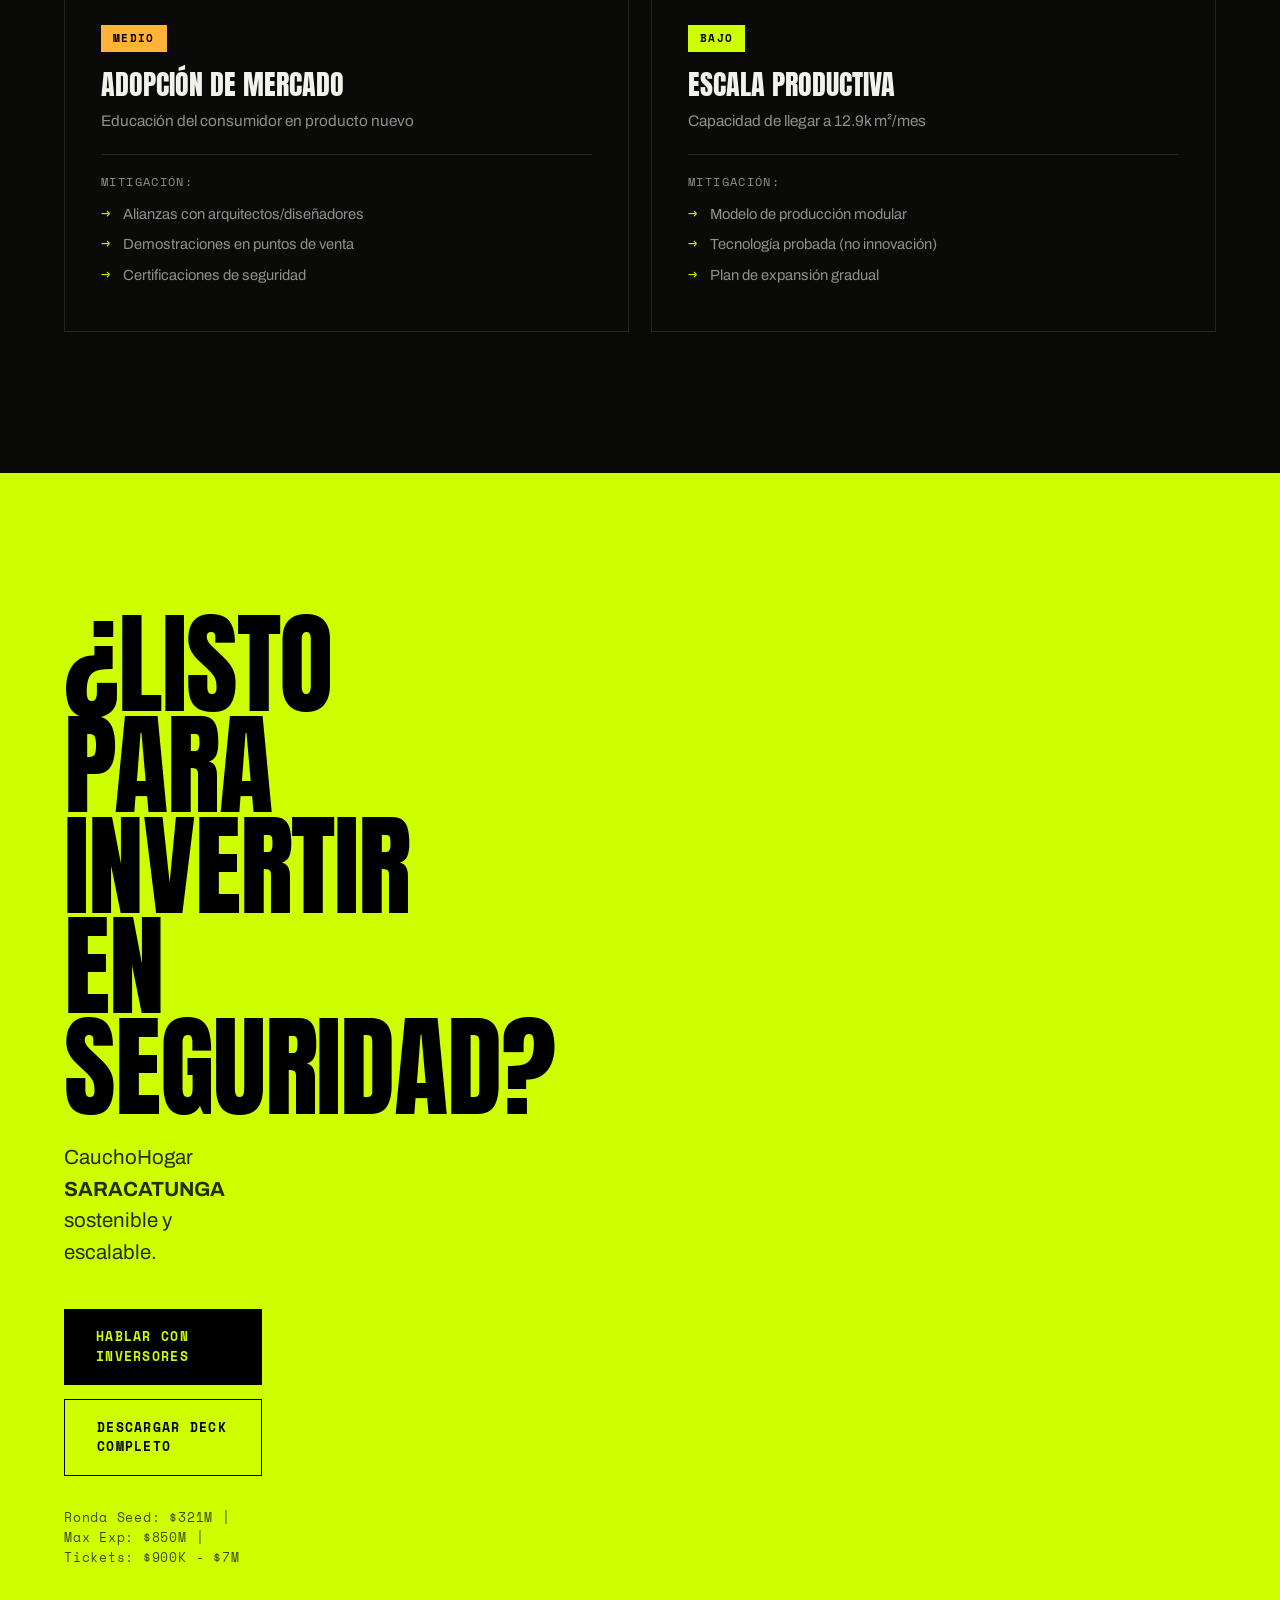
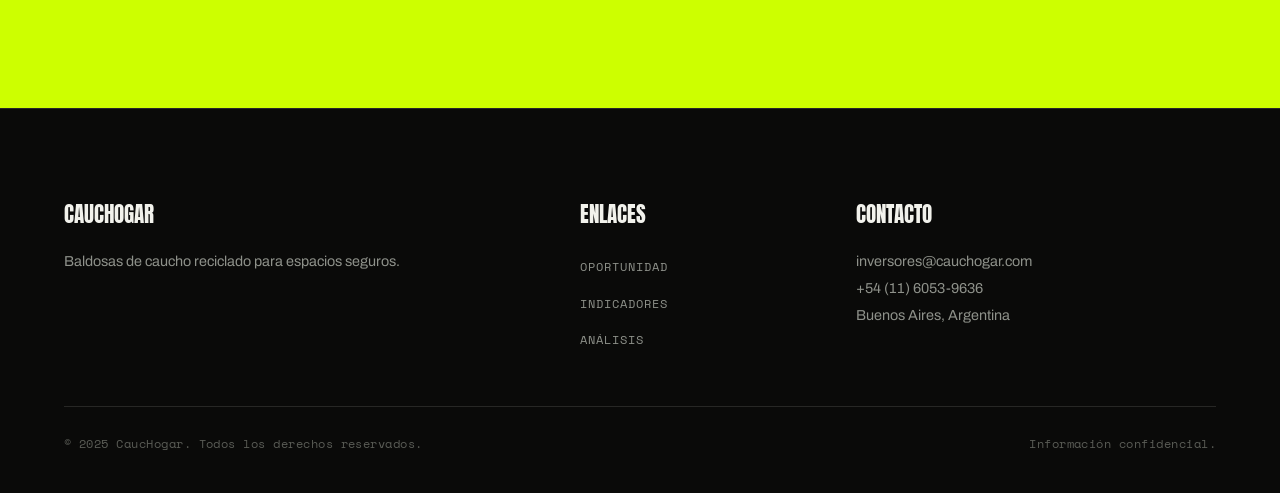
==== commit e13a6d8c: "chore: text-wrap pretty en parrafos + retoques de copy - styles.css: regla agrupada text-wrap:pretty" ====
--- a/index.html
+++ b/index.html
@@ -24,7 +24,7 @@
                 <li><a href="#Indicadores" class="nav-link">Indicadores</a></li>
                 <li><a href="#sensibilidad" class="nav-link">Dashboard</a></li>
                 <li><a href="#casos" class="nav-link">Casos</a></li>
-                <li><a href="#contacto" class="nav-link cta">Inversores</a></li>
+                <li><a href="#contacto" class="nav-link cta">Unite</a></li>
             </ul>
             <button class="nav-toggle" id="navToggle" type="button"
                     aria-label="Abrir menú" aria-expanded="false" aria-controls="navMenu">
@@ -48,7 +48,7 @@
             <div class="container">
                 <p class="material-kicker">El material</p>
                 <h2 class="material-title">Caucho reciclado.<br>Impermeable. Antideslizante.</h2>
-                <p class="material-desc">Cada baldosa reutiliza 8–9 kg de neumático fuera de uso. Superficie porosa que drena el agua y mantiene el agarre en mojado.</p>
+                <p class="material-desc">Cada baldosa reutiliza 8 kg de neumático fuera de uso. Superficie porosa que drena el agua y mantiene el agarre en mojado.</p>
             </div>
         </div>
     </section>
@@ -359,7 +359,7 @@
     <section id="casos" class="use-cases">
         <div class="container">
             <h2 class="section-title">Casos de Aplicación</h2>
-            <p class="section-subtitle">Una misma baldosa, muchos espacios donde la seguridad importa. Seguí bajando para ver más.</p>
+            <p class="section-subtitle">Una misma baldosa, muchos espacios donde la seguridad importa.</p>
 
             <div class="cases-grid" id="casesGrid"></div>
             <div class="loader" id="casesLoader" hidden>
@@ -439,7 +439,7 @@
         <div class="container">
             <div class="cta-content">
                 <h2>¿Listo para invertir en seguridad?</h2>
-                <p>CauchoHogar ofrece un retorno de <strong>42% TIR</strong> con un negocio sostenible y escalable.</p>
+                <p>CauchoHogar <strong> SARACATUNGA </strong> sostenible y escalable.</p>
                 
                 <div class="cta-buttons">
                     <a href="mailto:inversores@cauchogar.com" class="button button-primary">
@@ -451,7 +451,7 @@
                 </div>
 
                 <div class="cta-info">
-                    <p>Ronda Seed: $318.7M | Tickets: $5M - $50M</p>
+                    <p>Ronda Seed: $321M | Max Exp: $850M | Tickets: $900K - $7M</p>
                 </div>
             </div>
         </div>
@@ -483,8 +483,8 @@
                 </div>
             </div>
             <div class="footer-bottom">
-                <p>&copy; 2024 CaucHogar. Todos los derechos reservados.</p>
-                <p class="disclaimer">Información disclaimer confidencial.</p>
+                <p>&copy; 2025 CaucHogar. Todos los derechos reservados.</p>
+                <p class="disclaimer">Información confidencial.</p>
             </div>
         </div>
     </footer>
--- a/styles.css
+++ b/styles.css
@@ -117,6 +117,20 @@
     color: var(--ink-dim);
     max-width: 56ch;
     margin-bottom: clamp(40px, 6vw, 72px);
+}
+
+/* Evita palabras huérfanas en la última línea de los párrafos de texto */
+.hero-subtitle,
+.section-subtitle,
+.material-desc,
+.tornado-sub,
+.tornado-note,
+.risk-description,
+.cta-content > p,
+.card p,
+.opportunity-card p,
+.case-card p {
+    text-wrap: pretty;
 }
 
 /* Eyebrow reutilizable */
@@ -539,10 +553,16 @@
     #sensibilidad .section-title::before { margin-bottom: 12px; }
     #sensibilidad .section-subtitle { margin-bottom: 16px; }
 
-    .driver-tabs { gap: 6px; margin-bottom: 10px; }
-    .driver-tab { padding: 7px 10px; font-size: .66rem; gap: 6px; }
+    /* Grid de 2 columnas (celdas fijas): el badge de variación cambia dentro
+       de la celda sin reacomodar las demás tabs. Evita el salto al mover el
+       slider y deja "Costo Variable" siempre en la 2da fila. */
+    .driver-tabs { display: grid; grid-template-columns: 1fr 1fr; gap: 6px; margin-bottom: 10px; }
+    .driver-tab {
+        padding: 8px 10px; font-size: .66rem; gap: 6px;
+        justify-content: flex-start; white-space: nowrap; min-width: 0; overflow: hidden;
+    }
     .driver-tab-num { font-size: .6rem; }
-    .driver-tab-delta { font-size: .62rem; }
+    .driver-tab-delta { font-size: .62rem; margin-left: auto; }
 
     .sensitivity-toolbar { margin-bottom: 12px; gap: 8px 12px; }
     .combined-note { font-size: .64rem; }
@@ -550,8 +570,11 @@
 
     .sensitivity-controls { margin-bottom: 16px; }
     .slider-container { padding: 16px 14px; }
-    .slider-header { margin-bottom: 14px; gap: 10px; }
+    /* Apilado: label/variación arriba, valor abajo. Así el ancho del valor (que
+       cambia con el slider) no reacomoda al label y no hay saltos de línea. */
+    .slider-header { flex-direction: column; align-items: flex-start; gap: 4px; margin-bottom: 14px; }
     .slider-header label { font-size: .7rem; letter-spacing: .1em; }
+    #driverVariation { min-width: 4ch; }   /* ancho fijo: "0%" ocupa lo mismo que "-25%" */
     #driverValue { font-size: .76rem; }
     .slider-labels { margin-top: 10px; font-size: .66rem; }
 
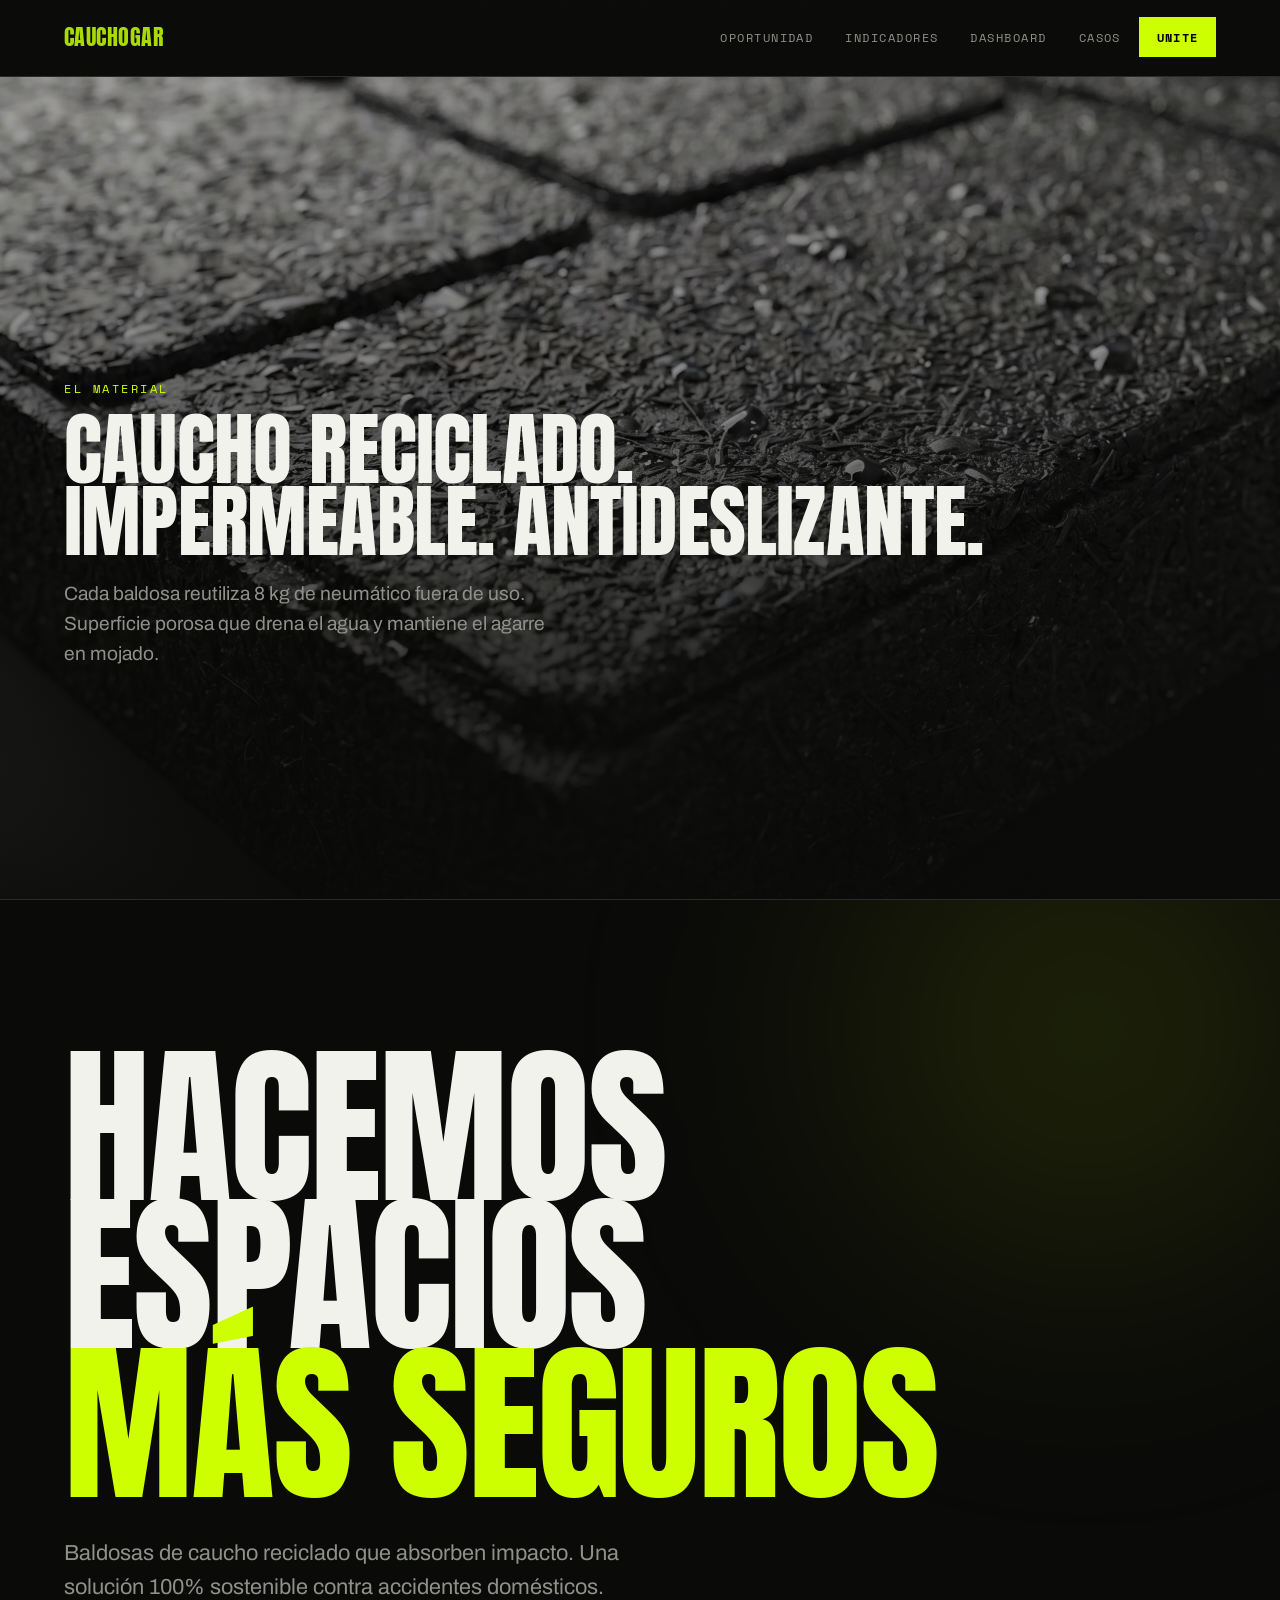
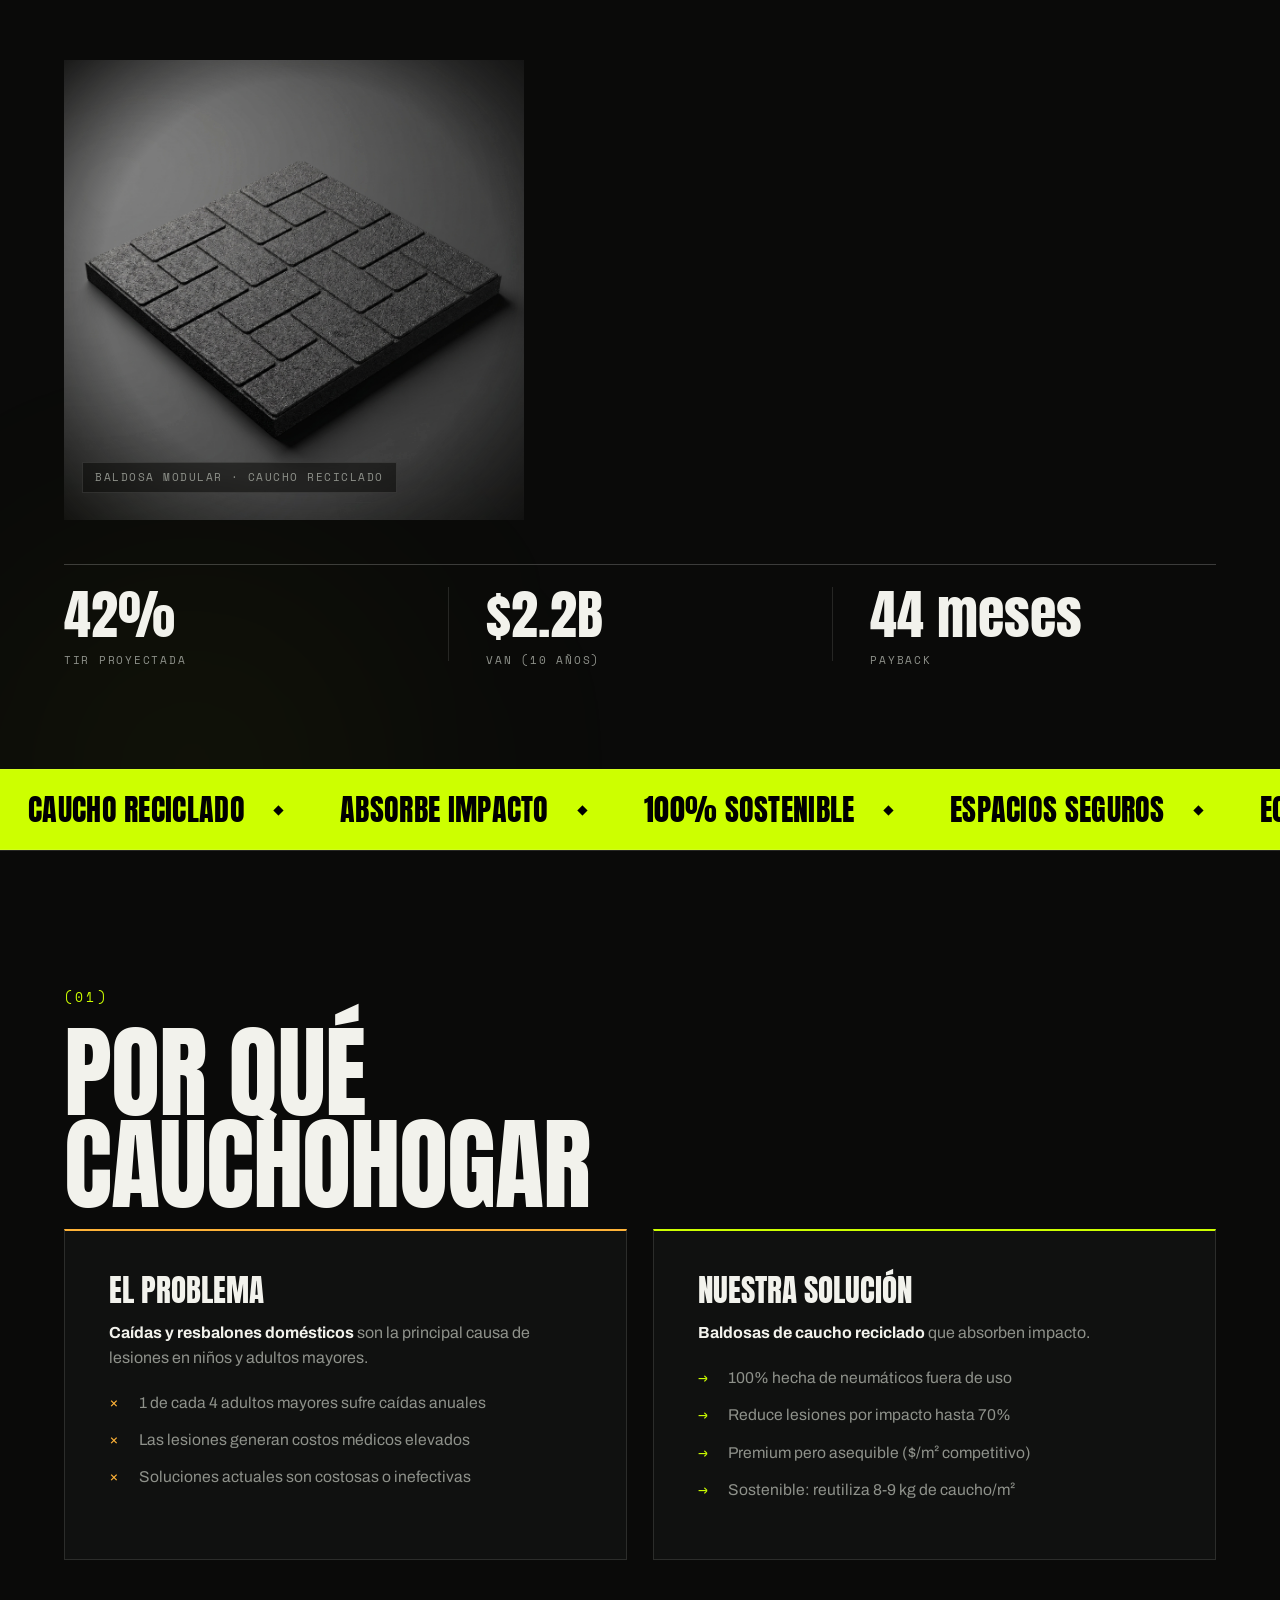
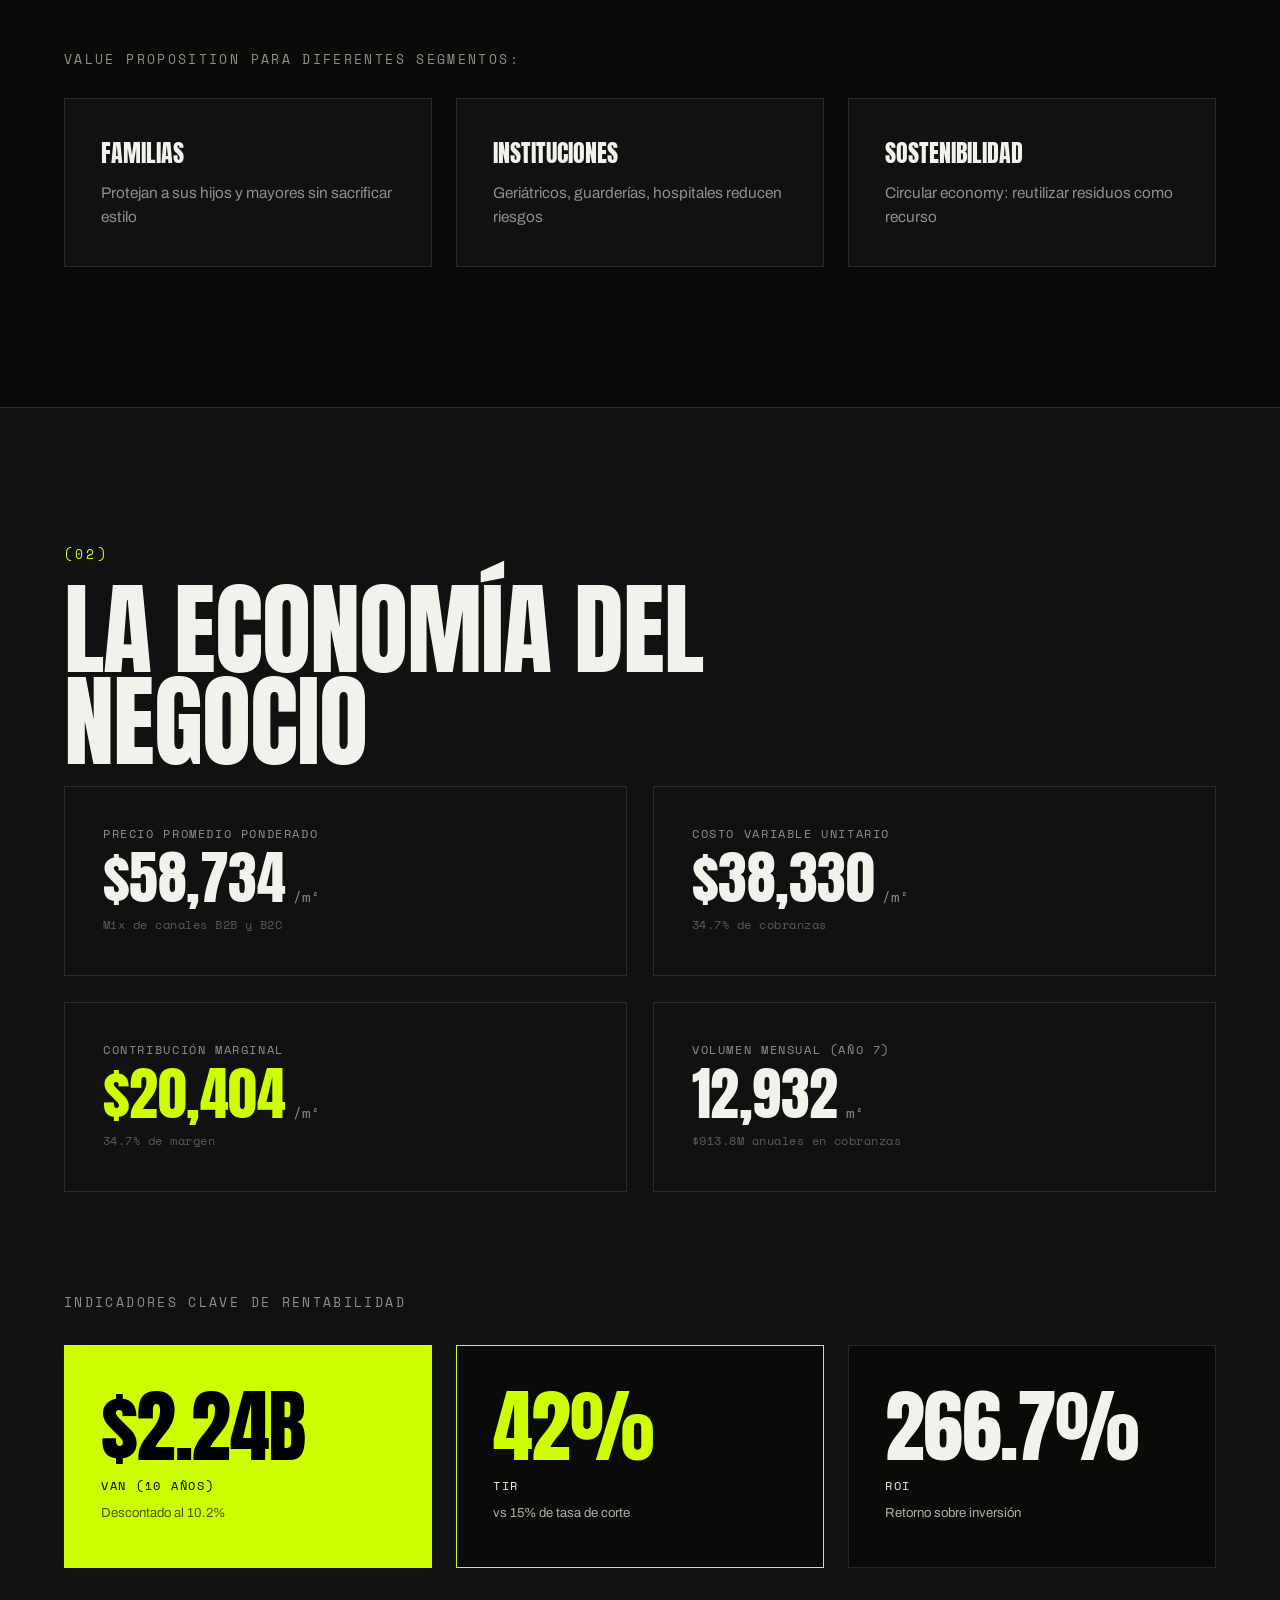
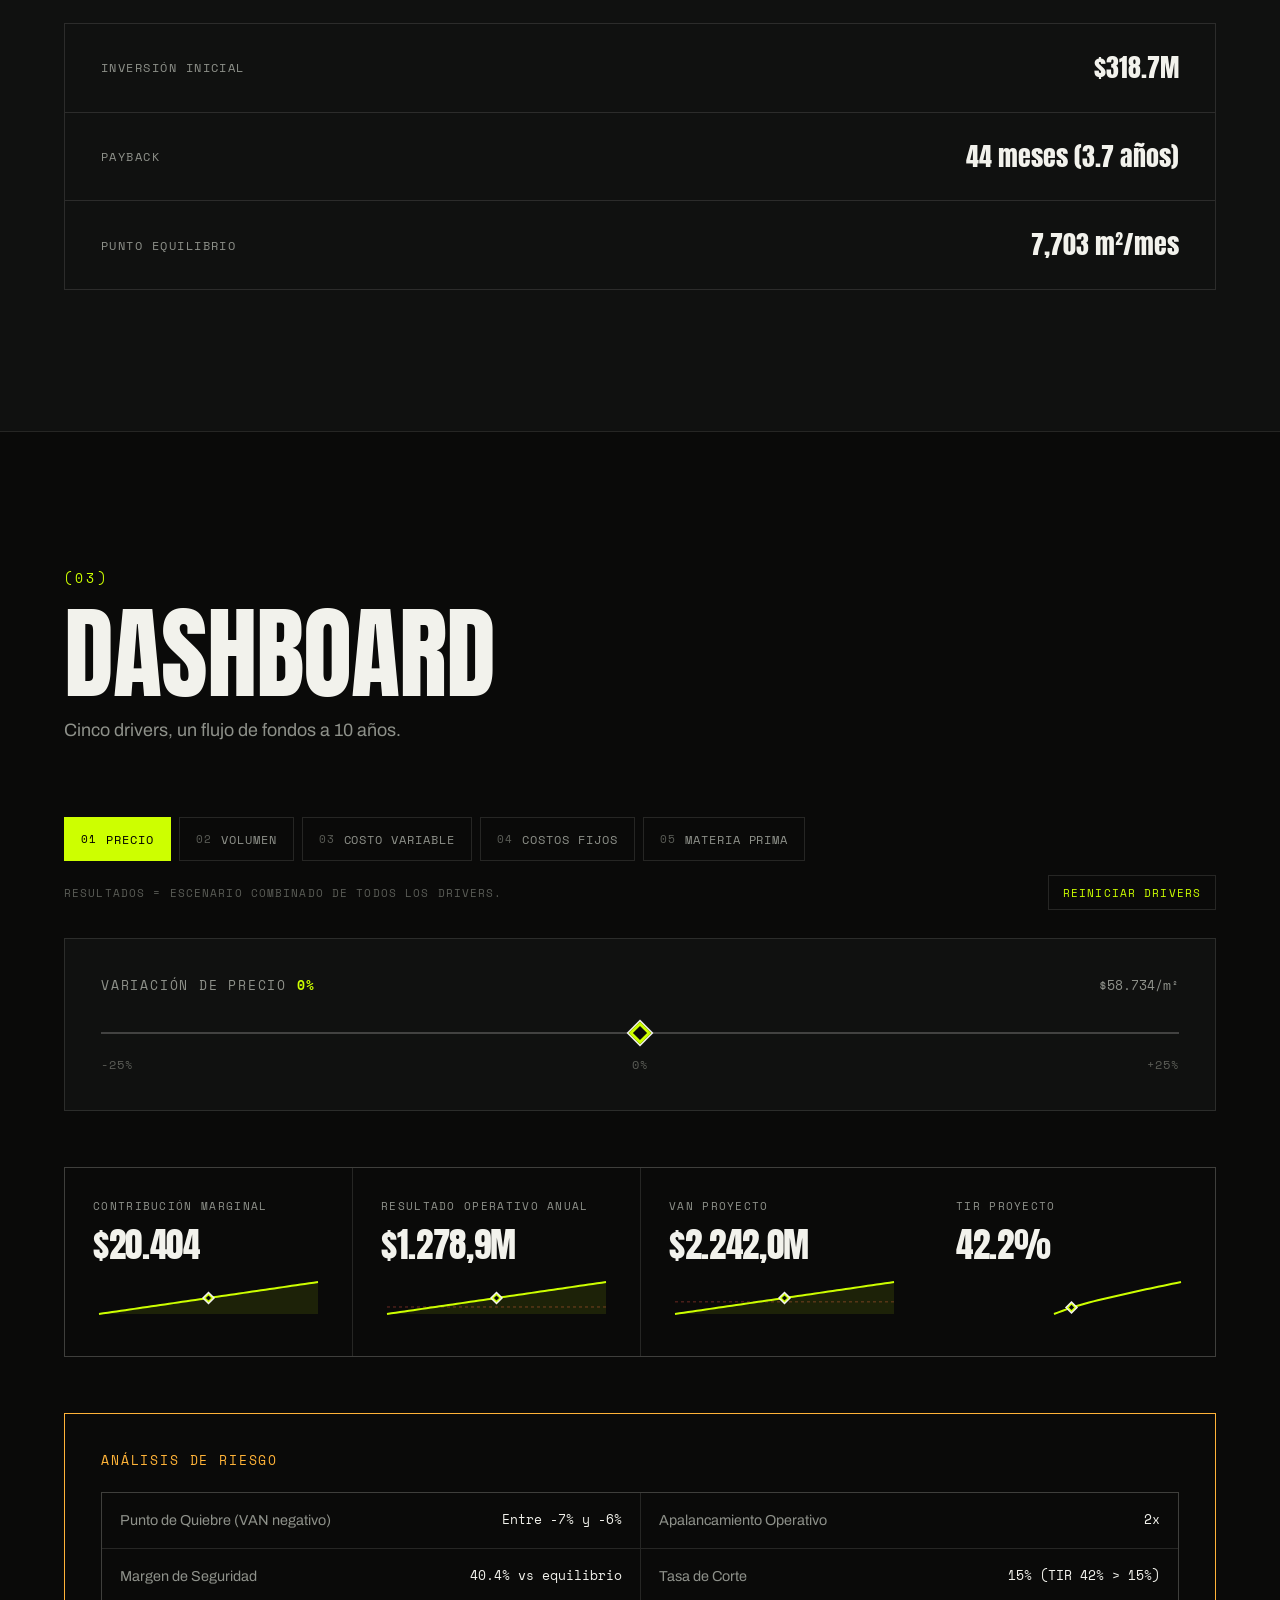
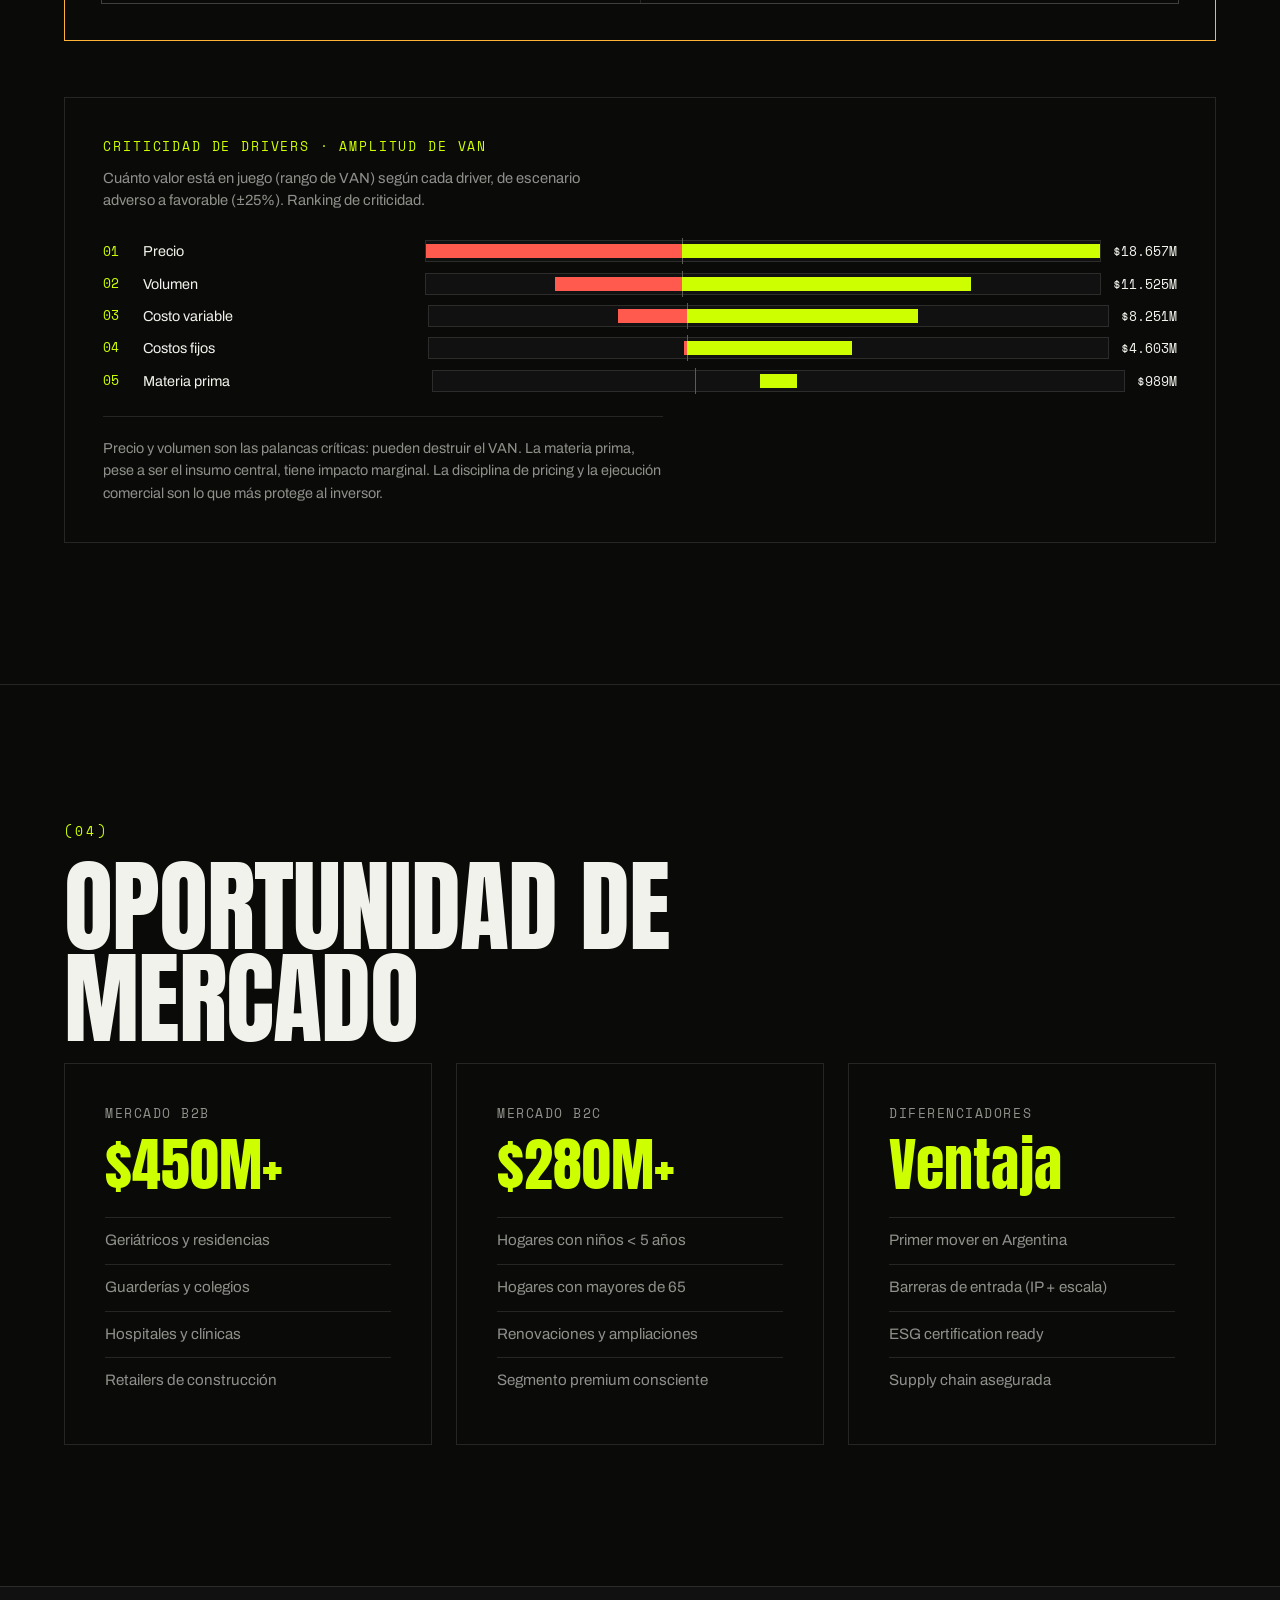
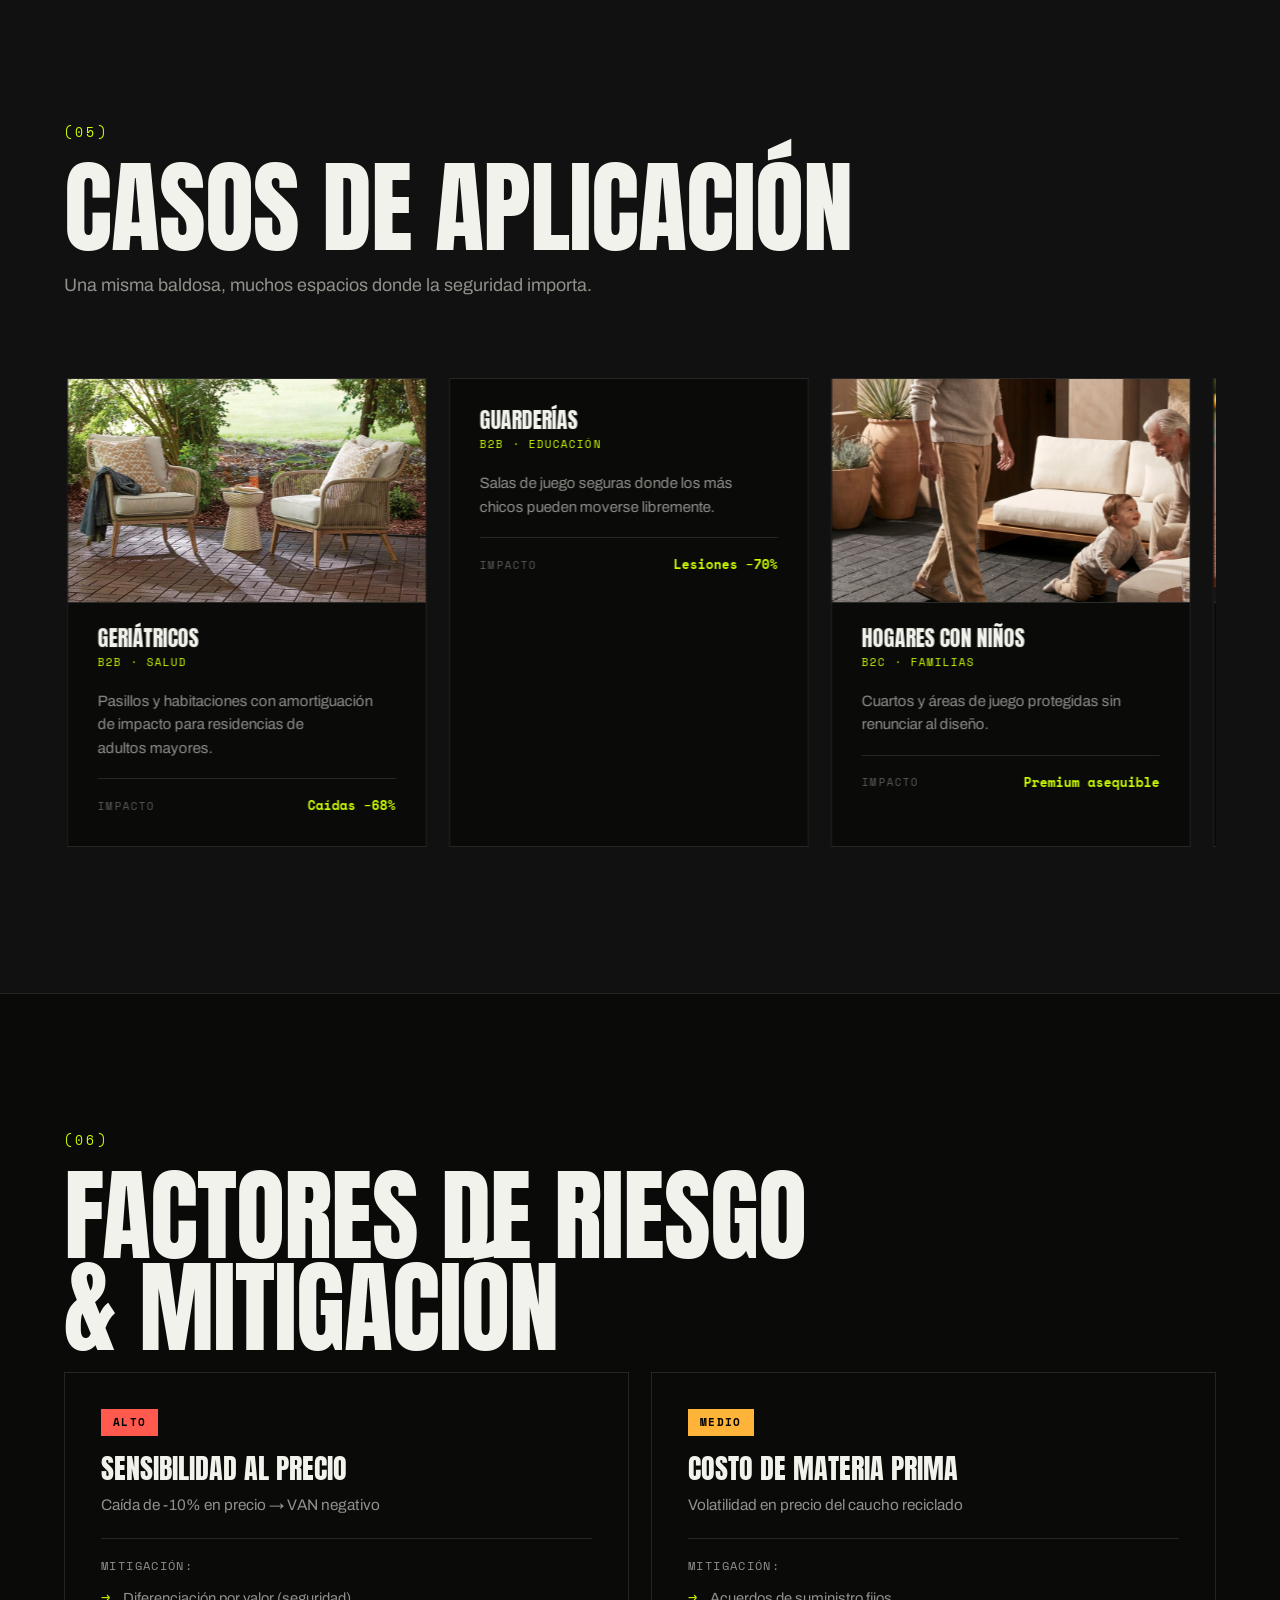
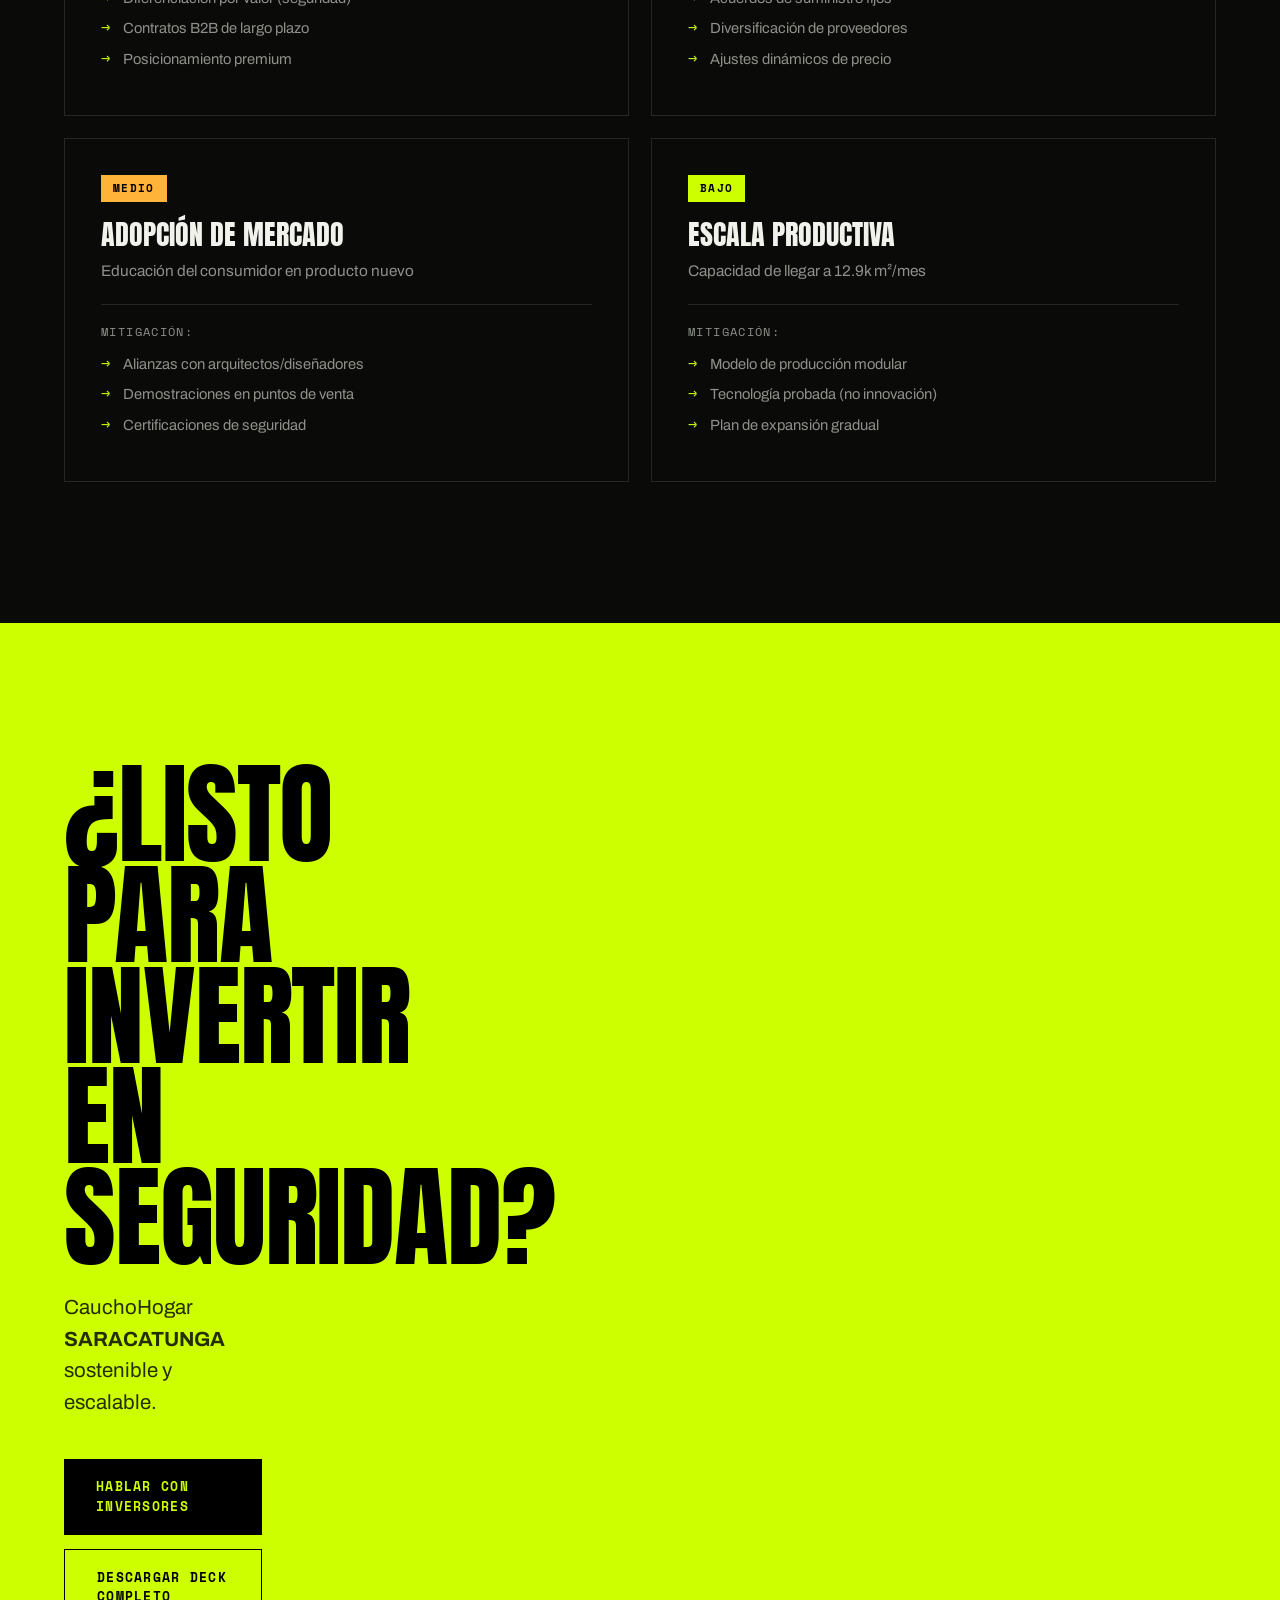
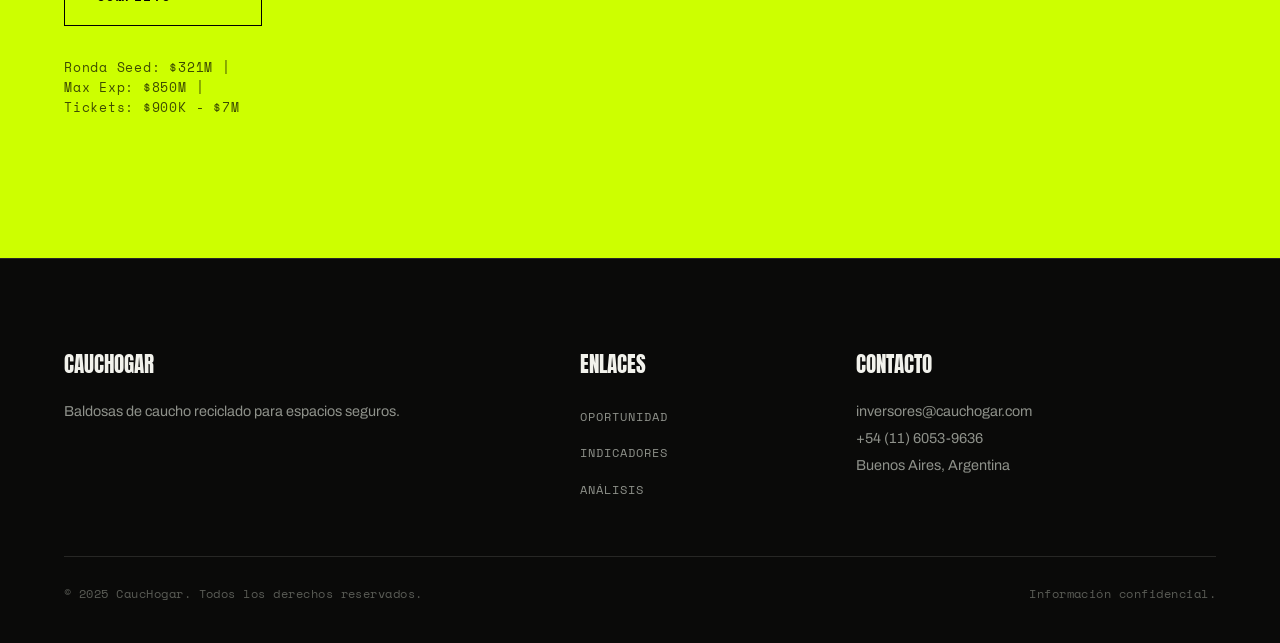
==== commit 7dc174e4: "feat(ui): drag carousel for casos + auto-hide navbar - casos: replace infinite-scroll grid with tran" ====
--- a/index.html
+++ b/index.html
@@ -361,11 +361,9 @@
             <h2 class="section-title">Casos de Aplicación</h2>
             <p class="section-subtitle">Una misma baldosa, muchos espacios donde la seguridad importa.</p>
 
-            <div class="cases-grid" id="casesGrid"></div>
-            <div class="loader" id="casesLoader" hidden>
-                <div class="loader-dots"><span></span><span></span><span></span></div>
-            </div>
-            <div class="infinite-sentinel" id="casesSentinel"></div>
+            <div class="cases-viewport" id="casesViewport" role="region" aria-label="Casos de aplicación, arrastrá para ver más" tabindex="0">
+                <div class="cases-track" id="casesGrid"></div>
+            </div>
         </div>
     </section>
 
--- a/styles.css
+++ b/styles.css
@@ -160,9 +160,11 @@
     backdrop-filter: blur(14px) saturate(140%);
     border-bottom: 1px solid transparent;
     z-index: 100;
-    transition: background .3s var(--ease), border-color .3s var(--ease);
+    transition: background .3s var(--ease), border-color .3s var(--ease), transform .35s var(--ease);
 }
 .navbar.scrolled { background: rgba(10, 10, 9, .9); border-bottom-color: var(--line); }
+/* Se oculta al scrollear hacia abajo, reaparece al subir */
+.navbar.nav-hidden { transform: translateY(-100%); }
 .nav-container {
     width: 100%; max-width: var(--maxw); margin-inline: auto;
     padding-inline: var(--pad);
@@ -170,7 +172,7 @@
 }
 .logo { display: flex; align-items: center; gap: 10px; }
 .logo-icon { font-size: 1.2rem; filter: grayscale(.2); }
-.logo-text { font-family: var(--f-display); text-transform: uppercase; letter-spacing: .02em; font-size: 1.4rem; }
+.logo-text { font-family: var(--f-display); text-transform: uppercase; letter-spacing: .02em; font-size: 1.4rem; color: var(--lime-deep); }
 .nav-menu { display: none; align-items: center; gap: 4px; }
 @media (min-width: 860px) { .nav-menu { display: flex; } }
 .nav-link {
@@ -647,9 +649,31 @@
 .material-desc { color: var(--ink-dim); max-width: 46ch; font-size: clamp(1rem, 1.5vw, 1.2rem); }
 
 .use-cases { background: var(--bg-soft); }
-.cases-grid { display: grid; gap: clamp(14px, 1.8vw, 22px); grid-template-columns: 1fr; margin-top: clamp(40px, 6vw, 64px); }
-@media (min-width: 640px) { .cases-grid { grid-template-columns: 1fr 1fr; } }
-@media (min-width: 980px) { .cases-grid { grid-template-columns: repeat(3, 1fr); } }
+
+/* Carrusel horizontal de casos — se arrastra con click/tap (inercia + rebote por JS) */
+.cases-viewport {
+    margin-top: clamp(40px, 6vw, 64px);
+    overflow: hidden;
+    cursor: grab;
+    touch-action: pan-y;              /* el scroll vertical sigue siendo del navegador */
+    user-select: none;
+    -webkit-user-select: none;
+}
+.cases-viewport:focus-visible { outline: 1px solid var(--lime); outline-offset: 4px; }
+.cases-viewport.is-dragging { cursor: grabbing; }
+.cases-viewport.is-dragging .case-card { pointer-events: none; }
+.cases-track {
+    display: flex;
+    gap: clamp(14px, 1.8vw, 22px);
+    padding: 6px 0;
+    will-change: transform;
+}
+.cases-track > .case-card {
+    flex: 0 0 clamp(270px, 82vw, 360px);
+    min-width: 0;
+}
+@media (min-width: 640px) { .cases-track > .case-card { flex-basis: 340px; } }
+@media (min-width: 980px) { .cases-track > .case-card { flex-basis: 360px; } }
 .case-card {
     border: 1px solid var(--line); padding: clamp(22px, 2.6vw, 30px);
     background: var(--bg);
@@ -679,16 +703,6 @@
     transition: transform .6s var(--ease);
 }
 .case-card.has-media:hover .case-media img { transform: scale(1.05); }
-
-.infinite-sentinel { height: 1px; }
-.loader { display: flex; justify-content: center; padding: 40px 0 0; }
-.loader[hidden] { display: none; }
-.loader p { font-family: var(--f-mono); font-size: .76rem; text-transform: uppercase; letter-spacing: .14em; color: var(--ink-faint); }
-.loader-dots { display: inline-flex; gap: 8px; }
-.loader-dots span { width: 8px; height: 8px; background: var(--lime); animation: bounce 1s infinite var(--ease); }
-.loader-dots span:nth-child(2) { animation-delay: .15s; }
-.loader-dots span:nth-child(3) { animation-delay: .3s; }
-@keyframes bounce { 0%, 80%, 100% { transform: translateY(0); opacity: .4; } 40% { transform: translateY(-9px); opacity: 1; } }
 
 /* ============================================================
    Risk factors
@@ -762,5 +776,5 @@
     .reveal { opacity: 1; transform: none; transition: none; }
     .hero-title, .hero-subtitle, .hero-stats { opacity: 1; animation: none; }
     .marquee-track { animation: none; }
-    .loader-dots span { animation: none; }
-}
+    .navbar { transition: none; }
+}
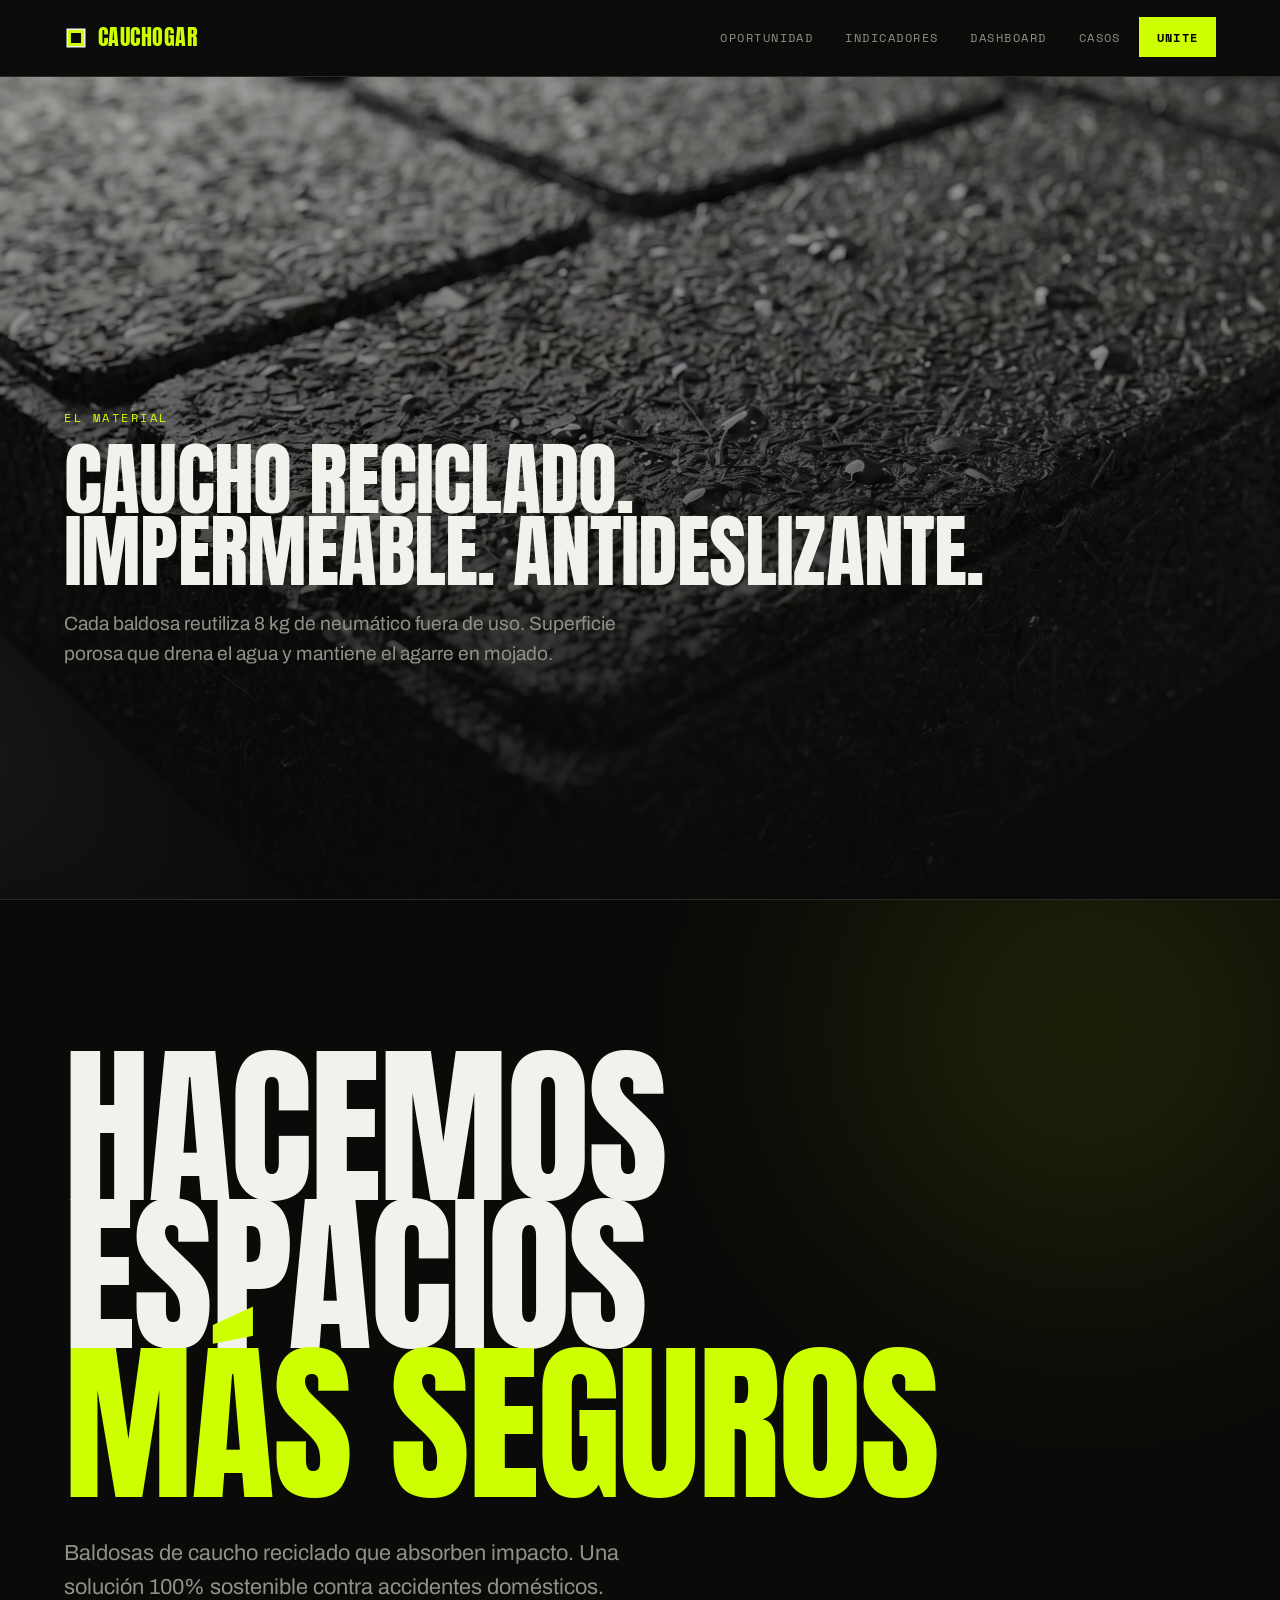
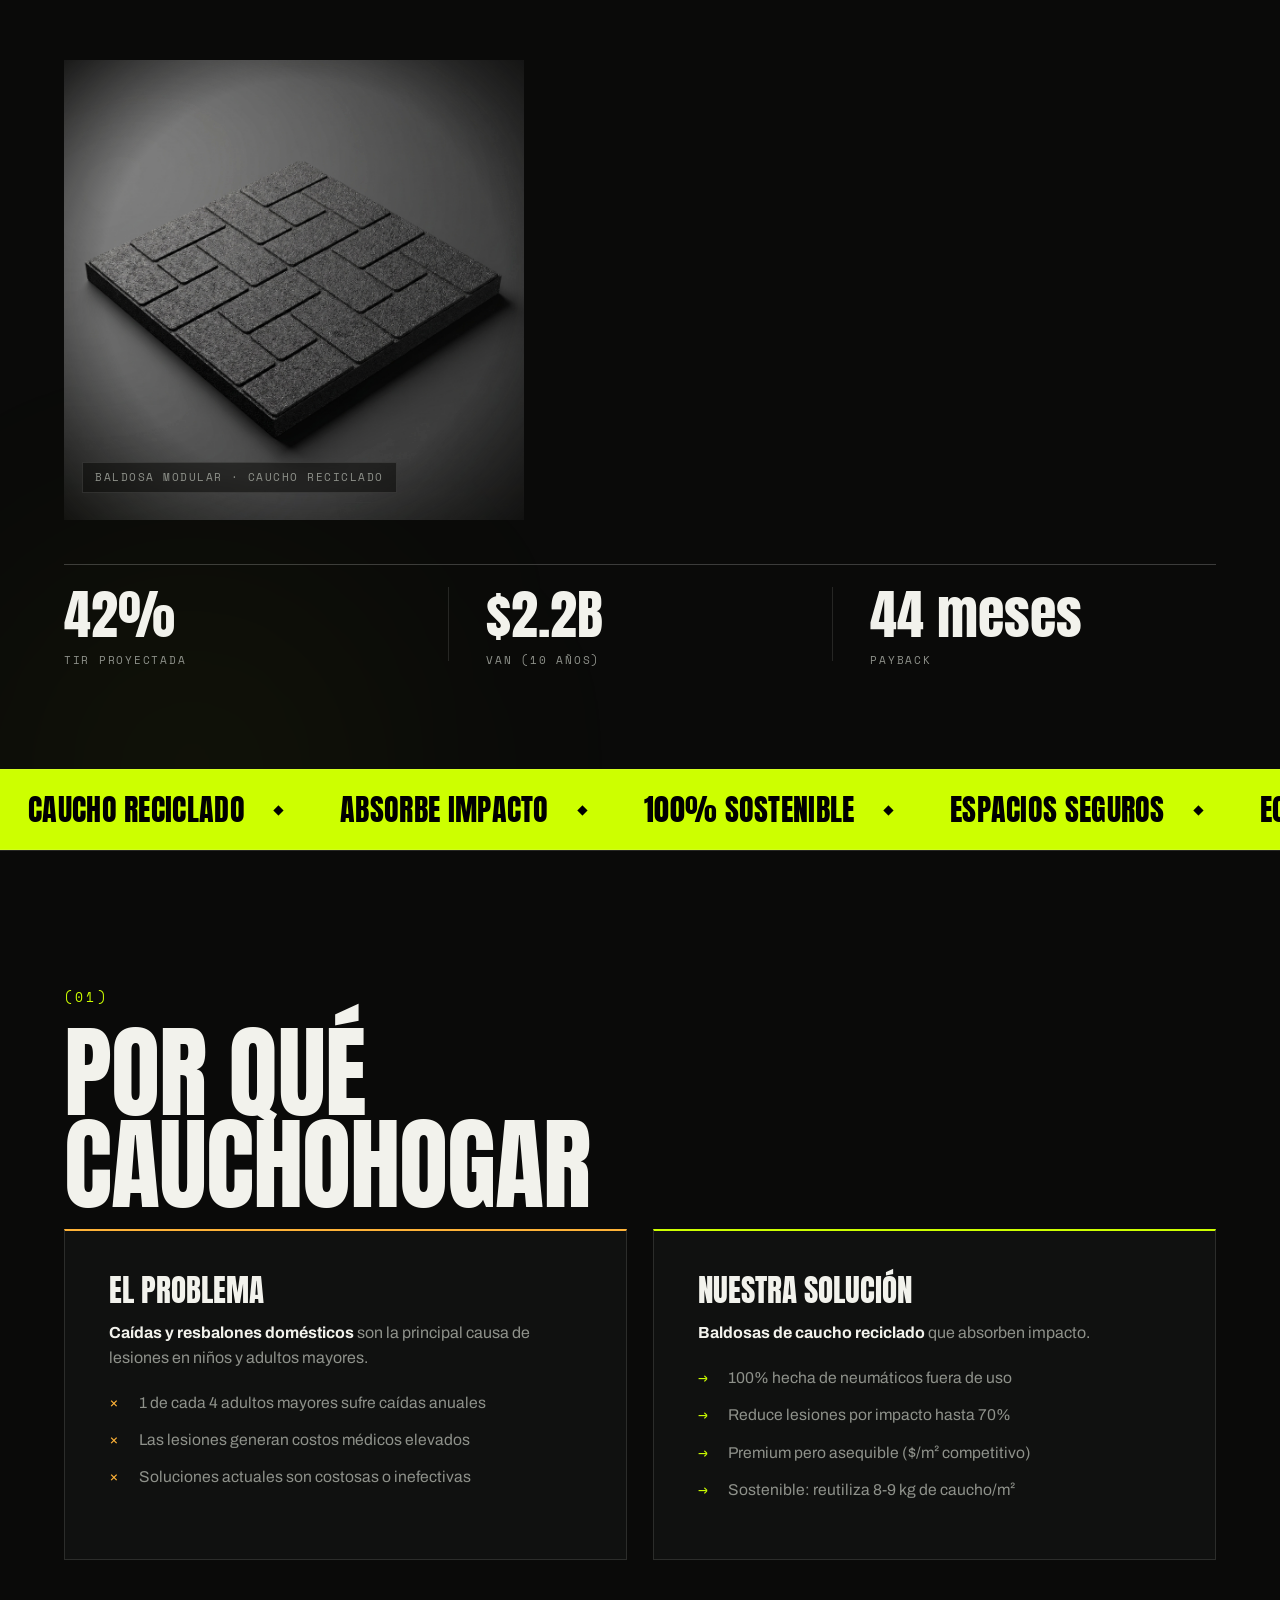
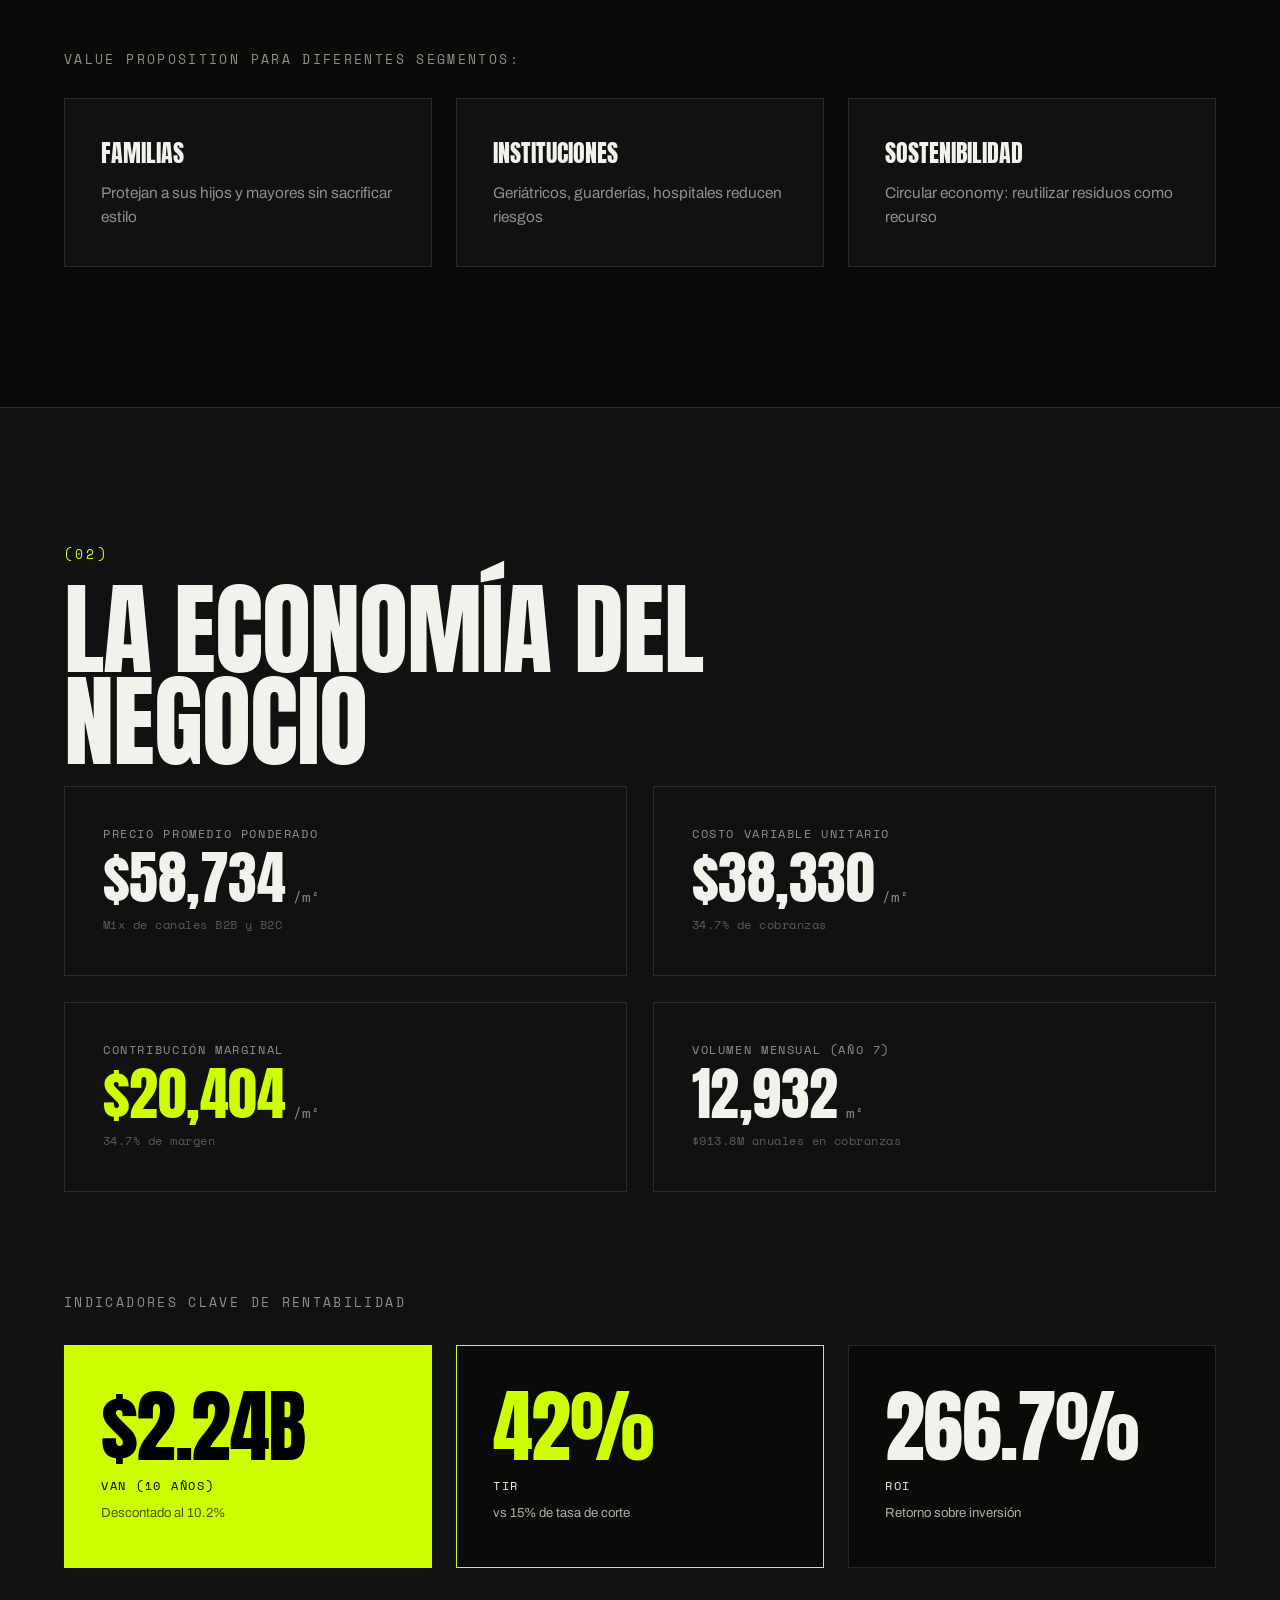
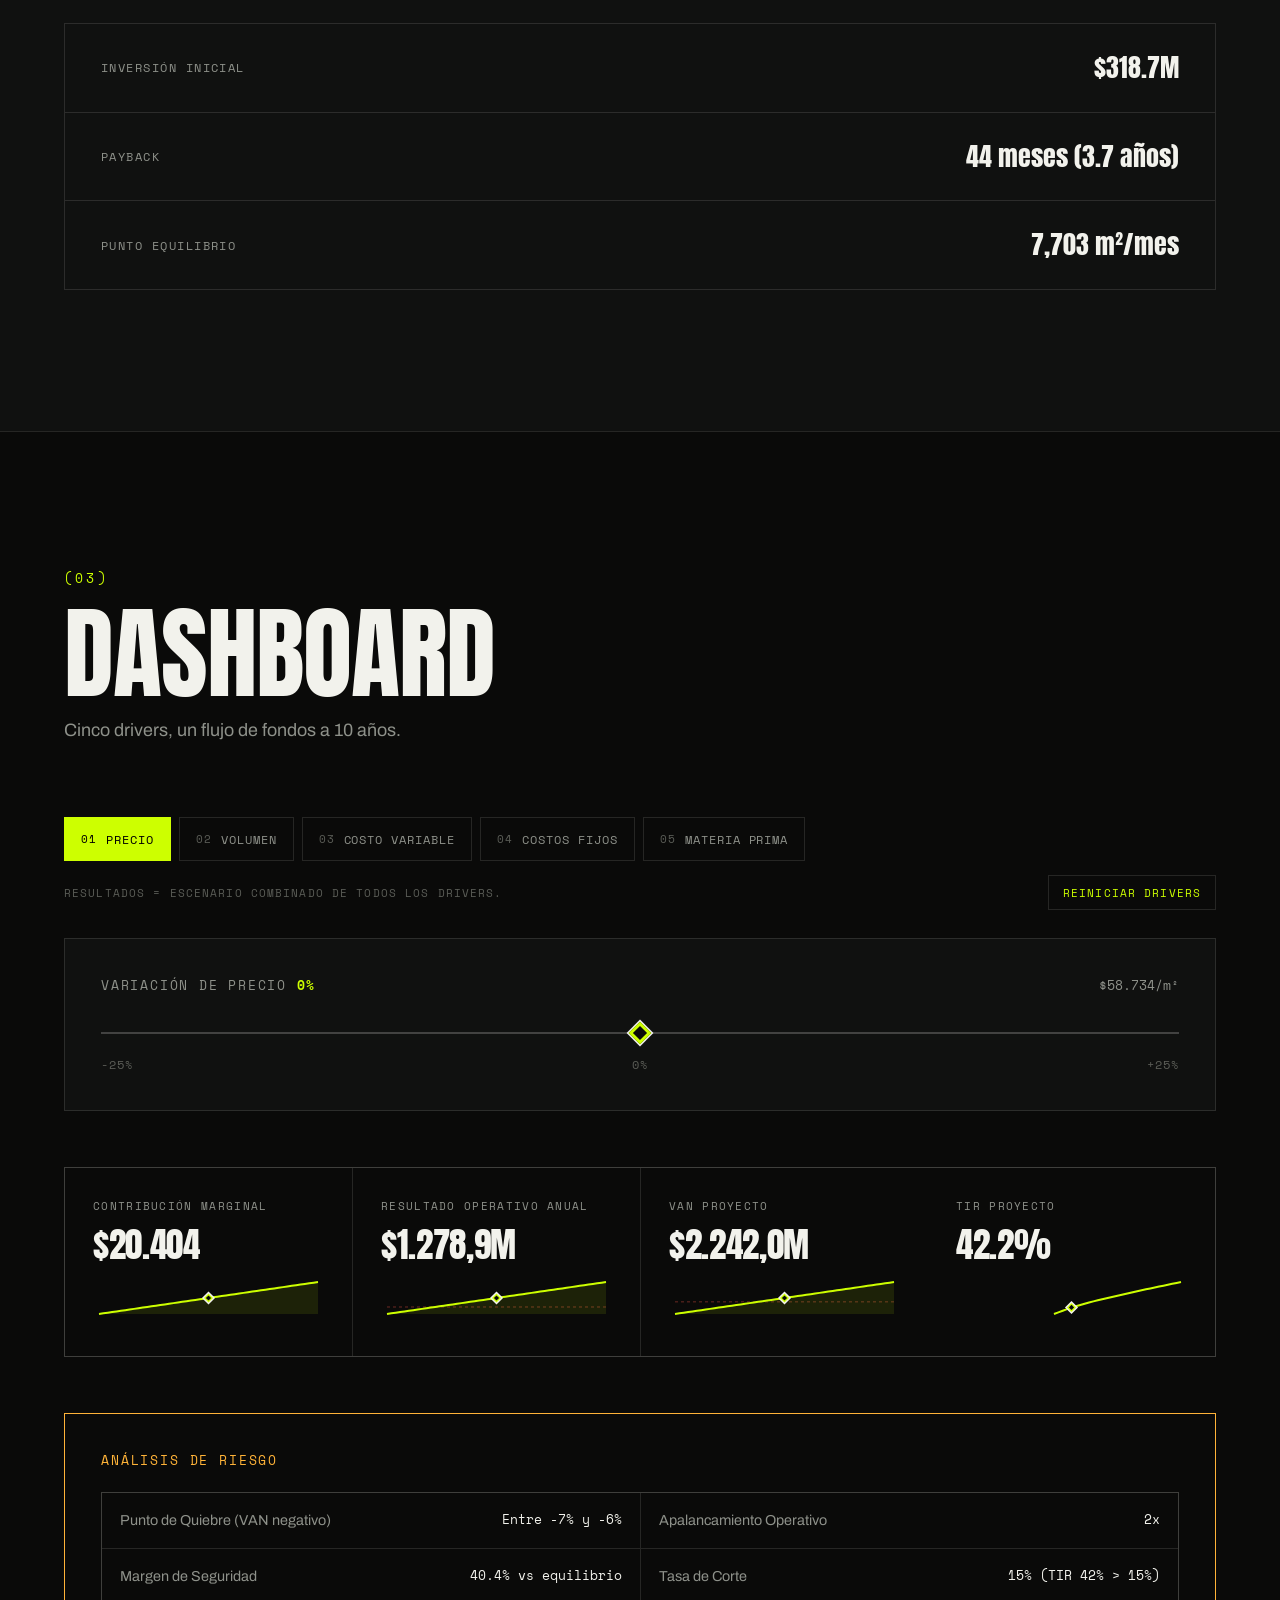
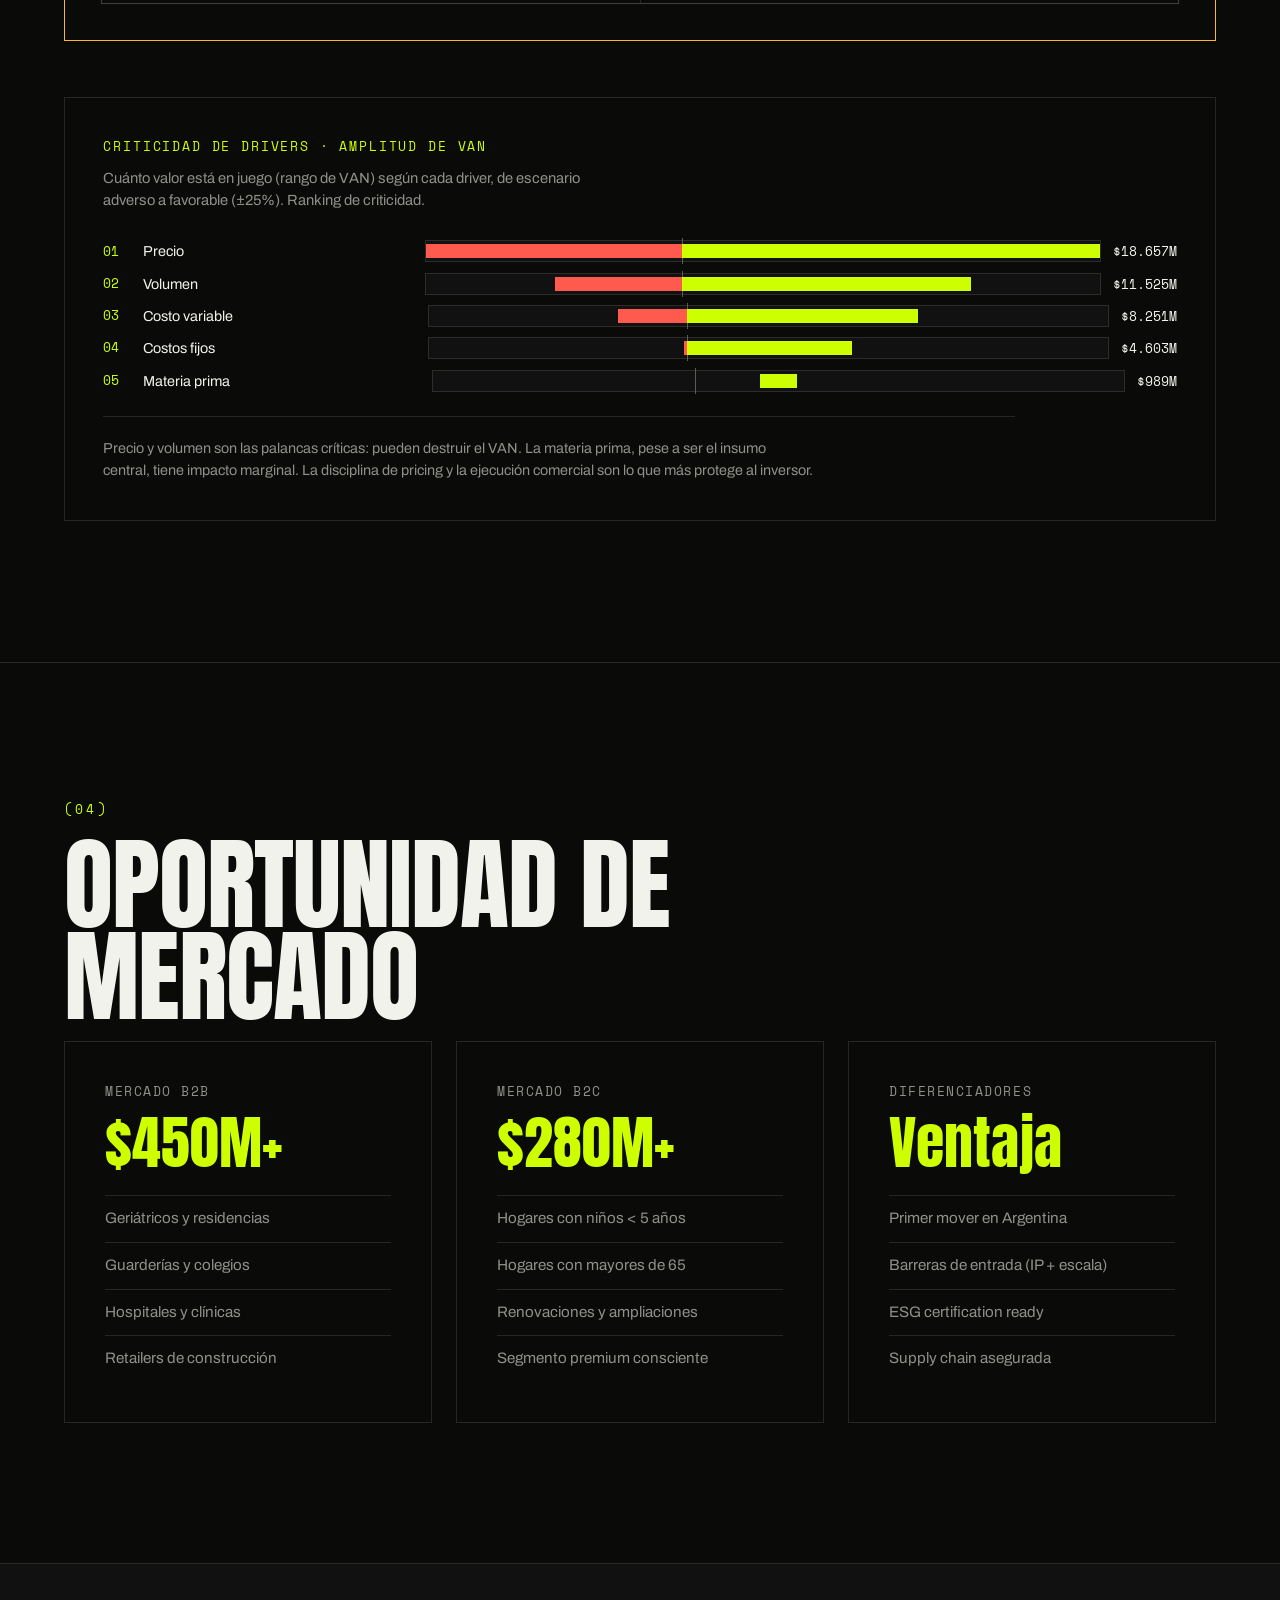
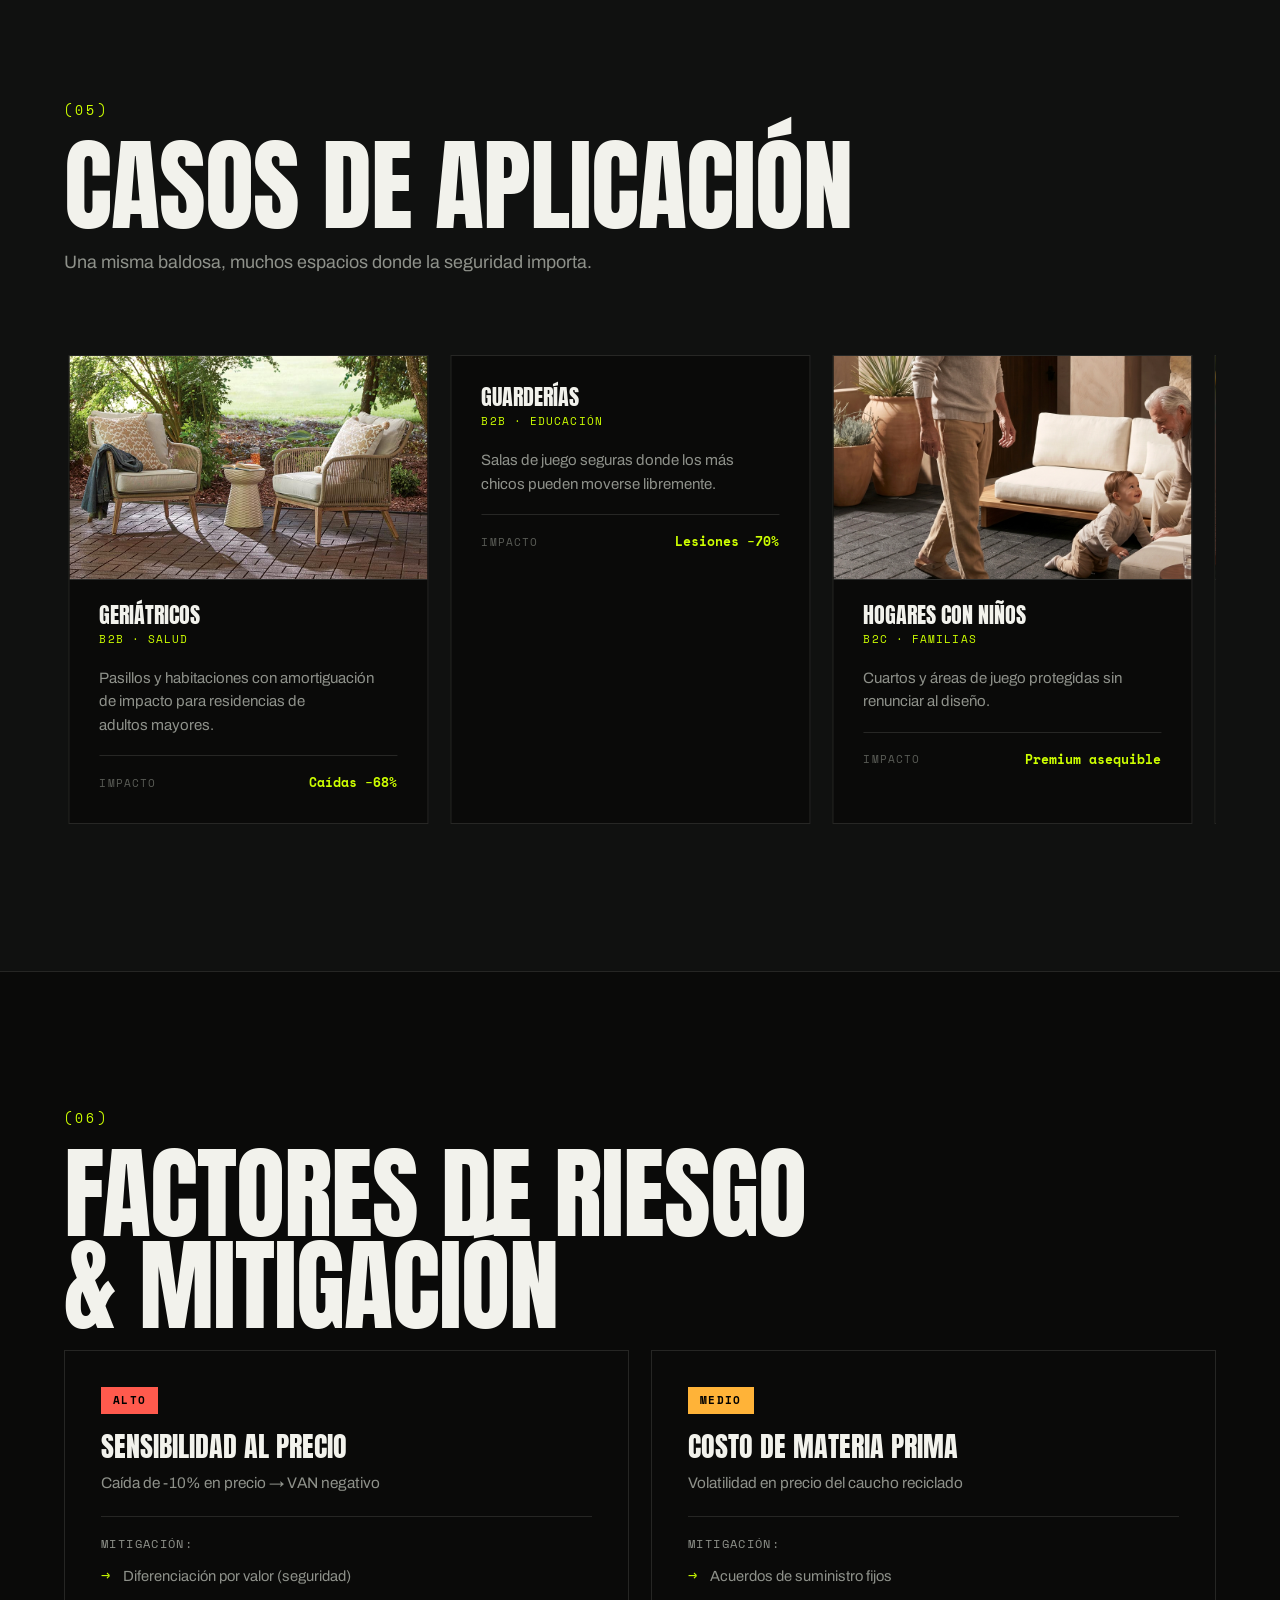
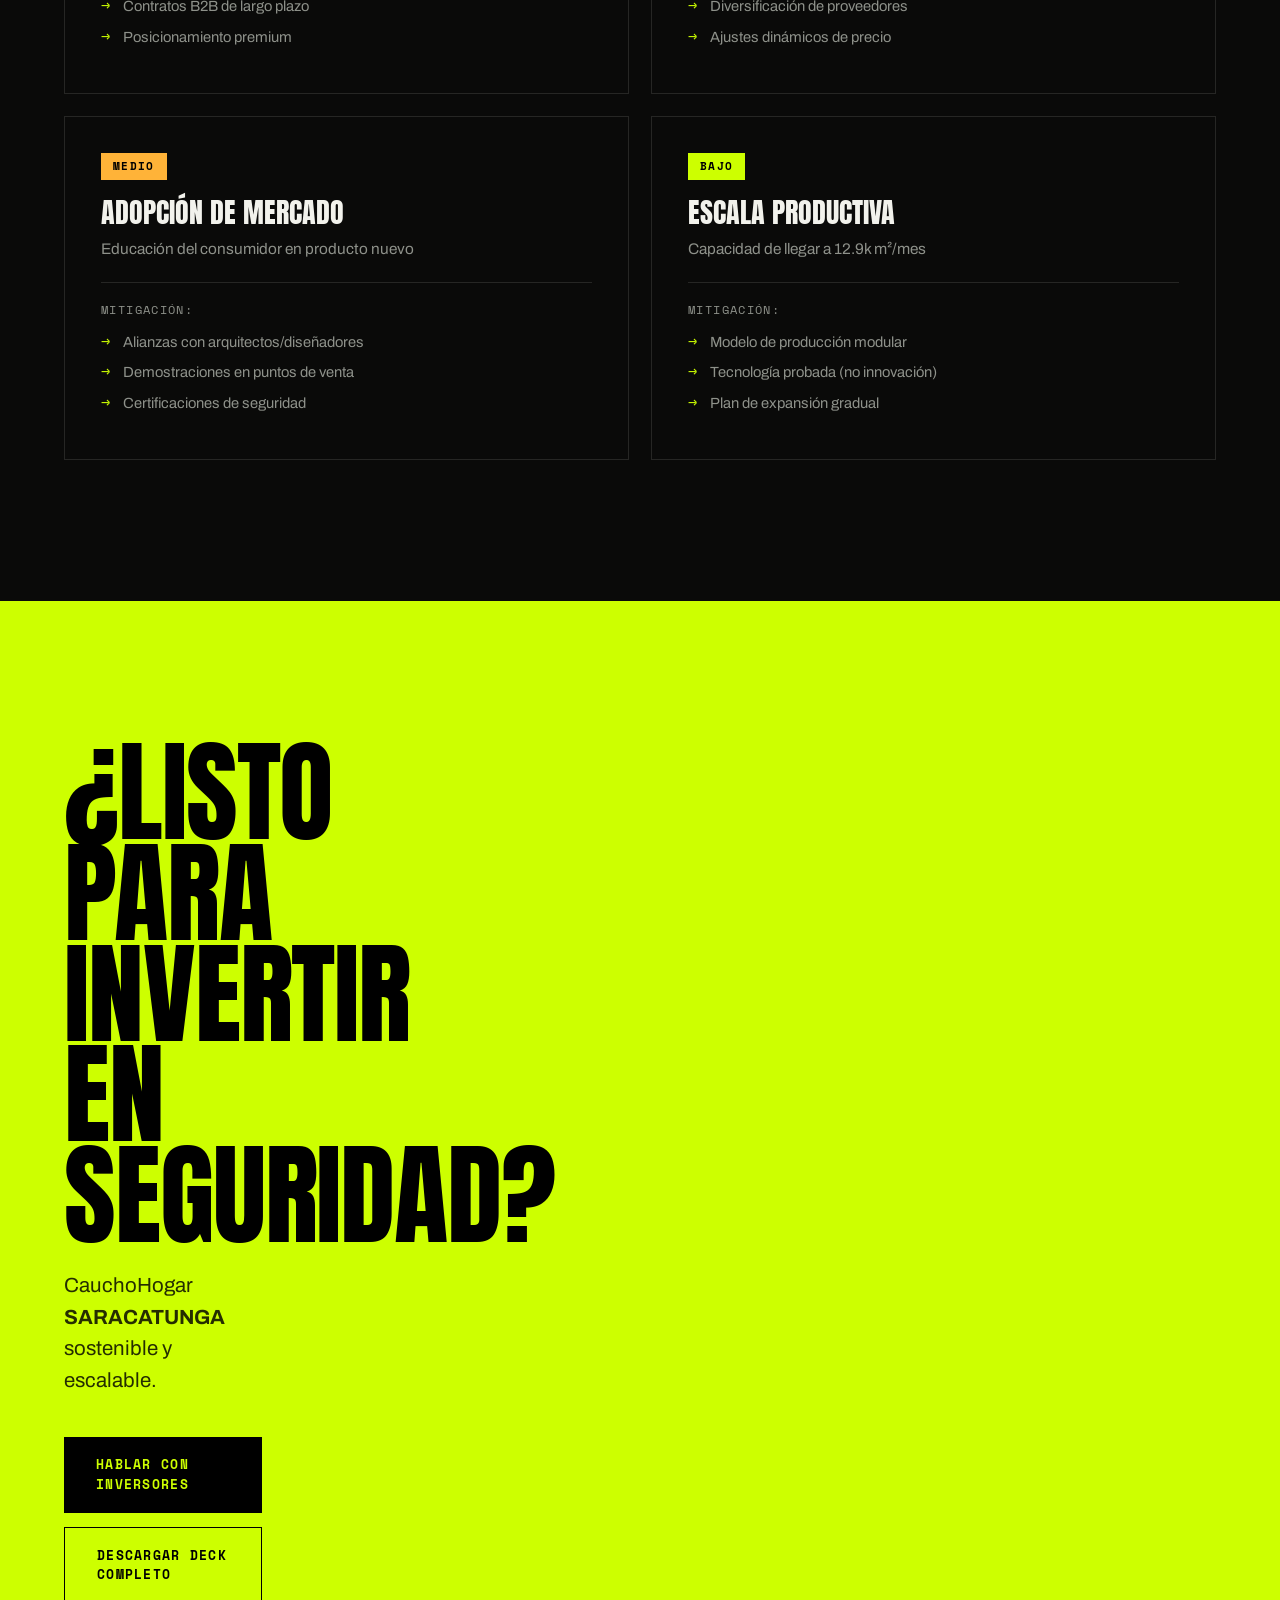
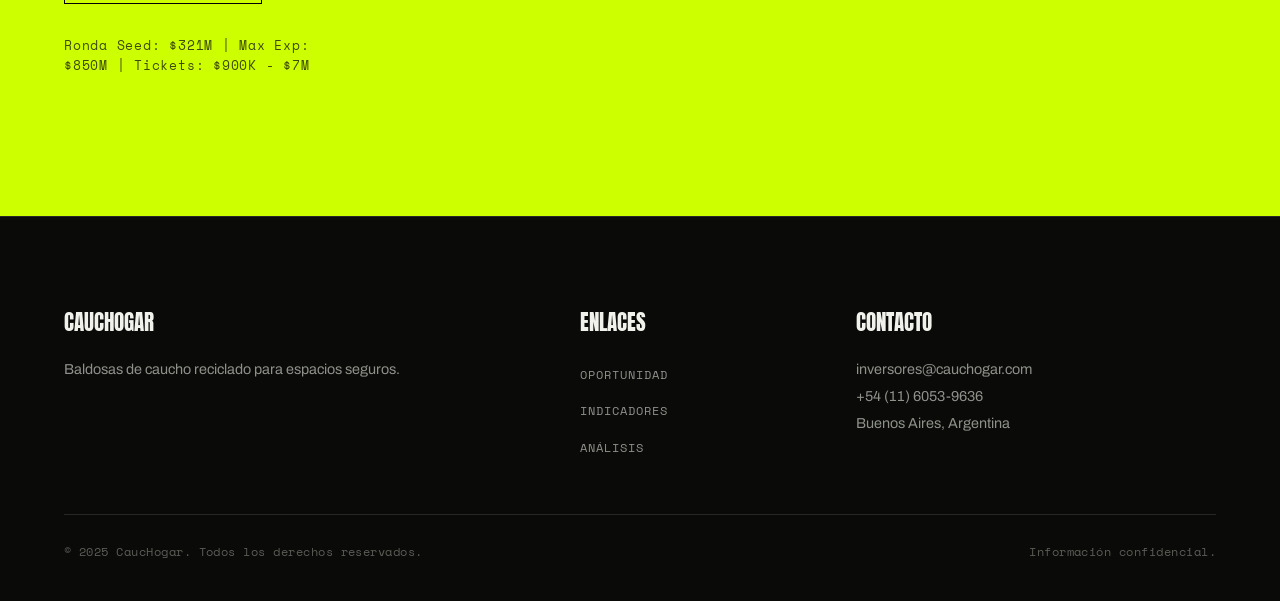
==== commit 9698c13f: "feat(logo): add slider-style brand mark with scroll tilt Square brand mark (hollow diamond, same as " ====
--- a/index.html
+++ b/index.html
@@ -17,6 +17,7 @@
     <nav class="navbar">
         <div class="nav-container">
             <div class="logo">
+                <span class="logo-mark" aria-hidden="true"></span>
                 <span class="logo-text">CaucHogar</span>
             </div>
             <ul class="nav-menu" id="navMenu">
--- a/styles.css
+++ b/styles.css
@@ -29,7 +29,7 @@
     --f-mono:    "Space Mono", ui-monospace, monospace;
 
     /* Shape / rhythm */
-    --maxw: 1280px;
+    --maxw: 1600px;
     --pad:  clamp(20px, 5vw, 64px);
     --nav-h: 76px;
     --ease: cubic-bezier(.16, .84, .44, 1);
@@ -171,8 +171,22 @@
     display: flex; align-items: center; justify-content: space-between;
 }
 .logo { display: flex; align-items: center; gap: 10px; }
-.logo-icon { font-size: 1.2rem; filter: grayscale(.2); }
-.logo-text { font-family: var(--f-display); text-transform: uppercase; letter-spacing: .02em; font-size: 1.4rem; color: var(--lime-deep); }
+/* Ícono de marca: mismo rombo hueco que el thumb del slider (cuadrado rotado, estilo baldosa) */
+.logo-mark {
+    flex: 0 0 auto;
+    display: block;
+    box-sizing: content-box;
+    width: 10px; height: 10px;
+    background: var(--bg);
+    border: 3px solid var(--lime);
+    box-shadow: 0 0 0 1.5px #f2f2ec;
+    transform: rotate(90deg);
+    margin: 0 4px;
+    transition: transform .45s var(--ease);
+}
+/* Al scrollear hacia abajo el rombo se inclina a 45° (estilo baldosa); al subir vuelve a 90° */
+.navbar.logo-tilt .logo-mark { transform: rotate(45deg); }
+.logo-text { font-family: var(--f-display); text-transform: uppercase; letter-spacing: .02em; font-size: 1.4rem; color: var(--lime); }
 .nav-menu { display: none; align-items: center; gap: 4px; }
 @media (min-width: 860px) { .nav-menu { display: flex; } }
 .nav-link {
@@ -540,7 +554,7 @@
 .tornado-bar { position: absolute; top: 3px; bottom: 3px; background: var(--lime); }
 .tornado-loss { position: absolute; top: 3px; bottom: 3px; background: var(--danger); }
 .tornado-amp { font-family: var(--f-mono); font-size: .82rem; color: var(--ink); text-align: right; white-space: nowrap; }
-.tornado-note { color: var(--ink-dim); font-size: .9rem; max-width: 70ch; margin-top: 24px; padding-top: 20px; border-top: 1px solid var(--line); }
+.tornado-note { color: var(--ink-dim); font-size: .9rem; max-width: 114ch; margin-top: 24px; padding-top: 20px; border-top: 1px solid var(--line); text-wrap: balance; }
 @media (max-width: 600px) {
     .tornado-row { grid-template-columns: 22px 1fr auto; grid-template-areas: "rank name amp" "track track track"; row-gap: 6px; }
     .tornado-rank { grid-area: rank; }
@@ -646,7 +660,7 @@
     font-size: clamp(2.2rem, 6.5vw, 5rem); line-height: .9; letter-spacing: -.01em;
     margin-bottom: clamp(14px, 2vw, 22px); text-wrap: balance;
 }
-.material-desc { color: var(--ink-dim); max-width: 46ch; font-size: clamp(1rem, 1.5vw, 1.2rem); }
+.material-desc { color: var(--ink-dim); max-width: 64ch; font-size: clamp(1rem, 1.5vw, 1.2rem); text-wrap: balance; }
 
 .use-cases { background: var(--bg-soft); }
 
@@ -739,7 +753,7 @@
 .button-primary:hover { transform: translateY(-3px); }
 .button-secondary { background: transparent; color: #000; border: 1px solid #000; }
 .button-secondary:hover { background: #000; color: var(--lime); }
-.cta-info { font-family: var(--f-mono); font-size: .8rem; letter-spacing: .06em; opacity: .7; }
+.cta-info { font-family: var(--f-mono); font-size: .8rem; letter-spacing: .06em; opacity: .7; width: max-content; max-width: 38ch; text-wrap: balance; }
 
 /* ============================================================
    Footer
@@ -777,4 +791,5 @@
     .hero-title, .hero-subtitle, .hero-stats { opacity: 1; animation: none; }
     .marquee-track { animation: none; }
     .navbar { transition: none; }
-}
+    .logo-mark { transition: none; }
+}
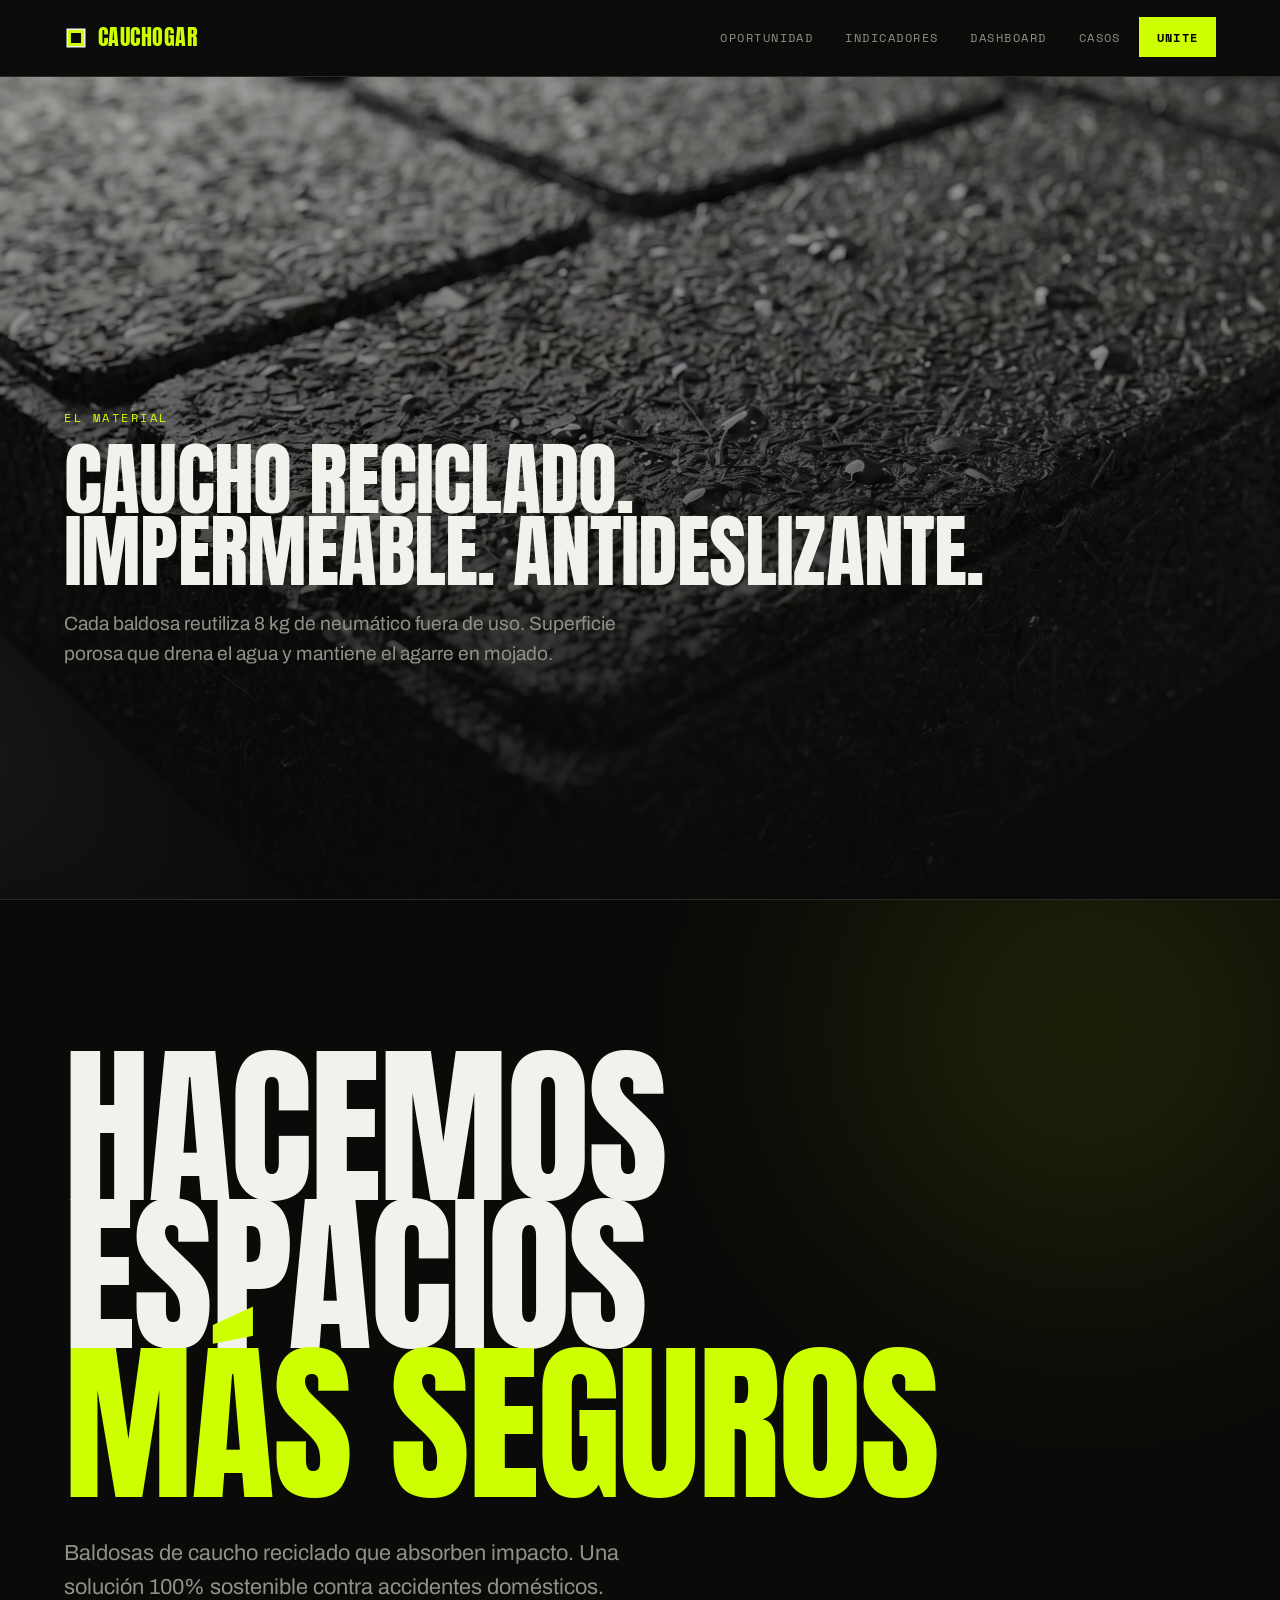
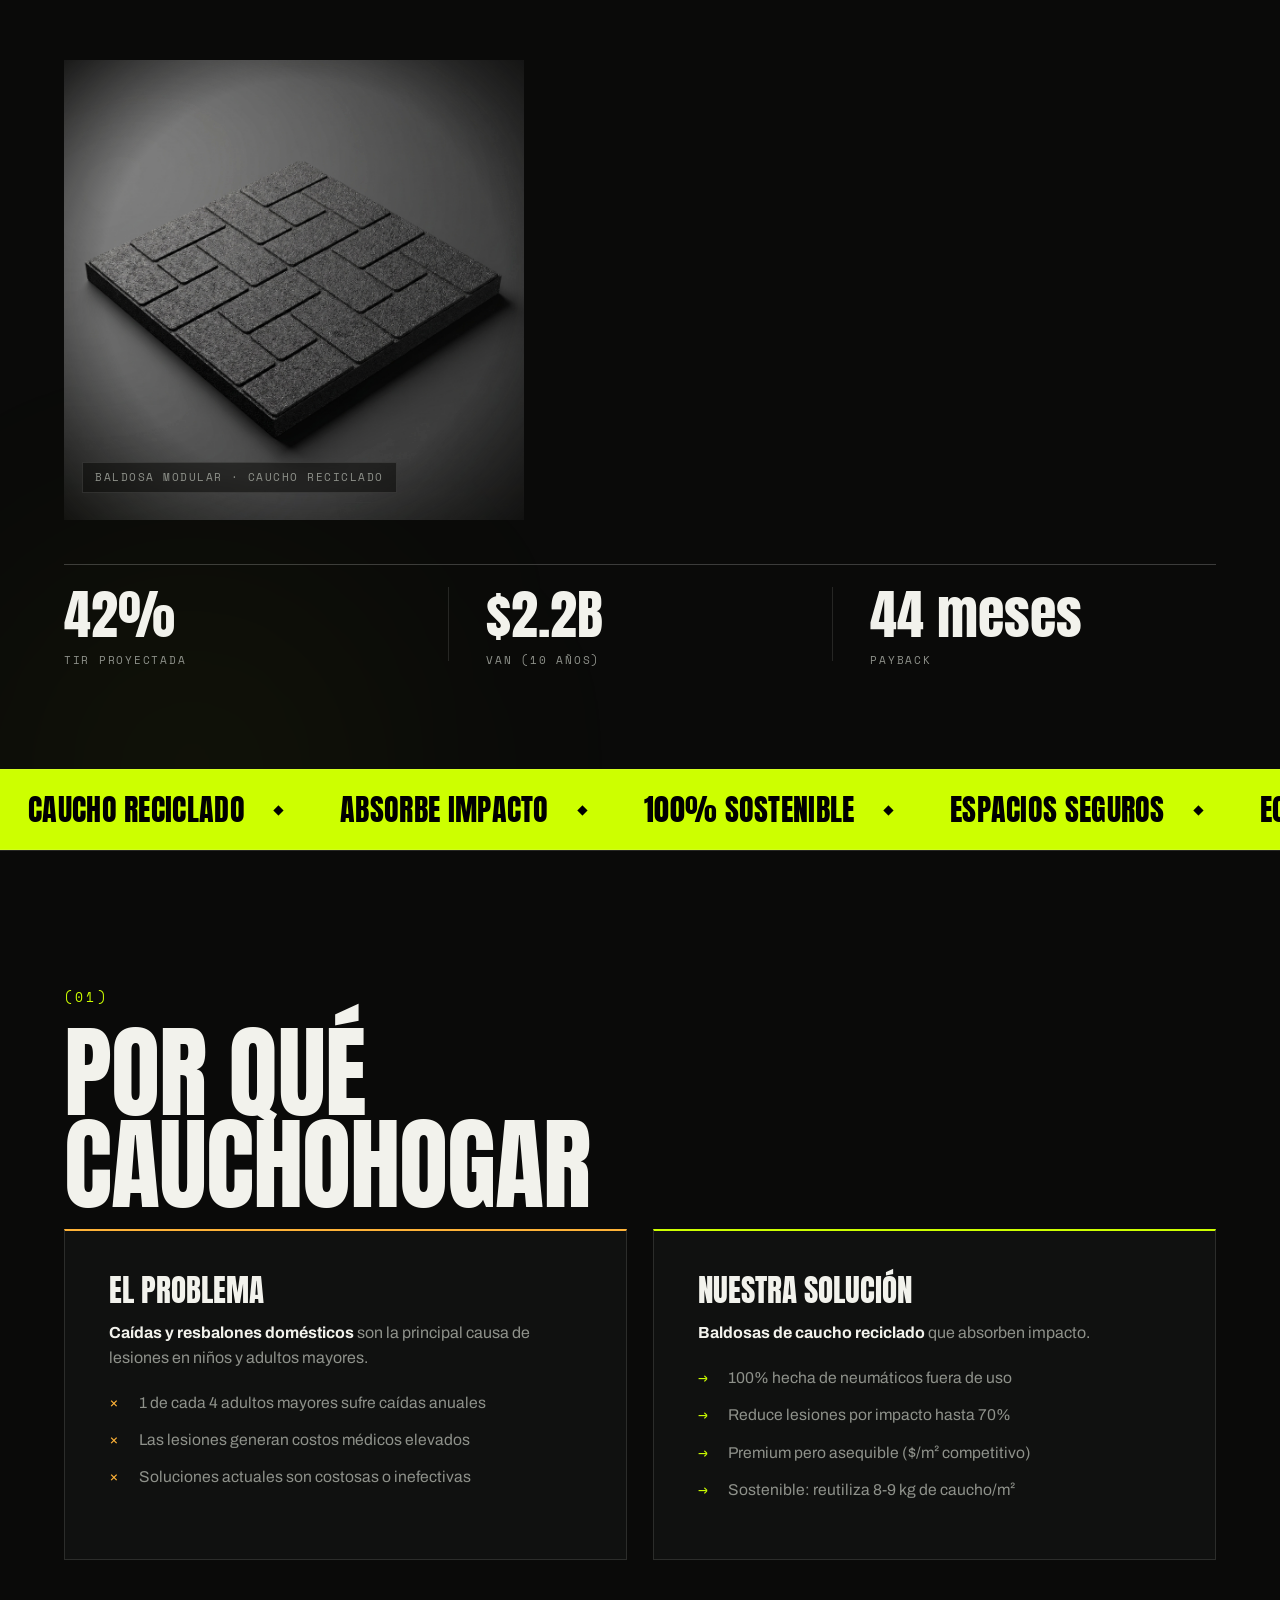
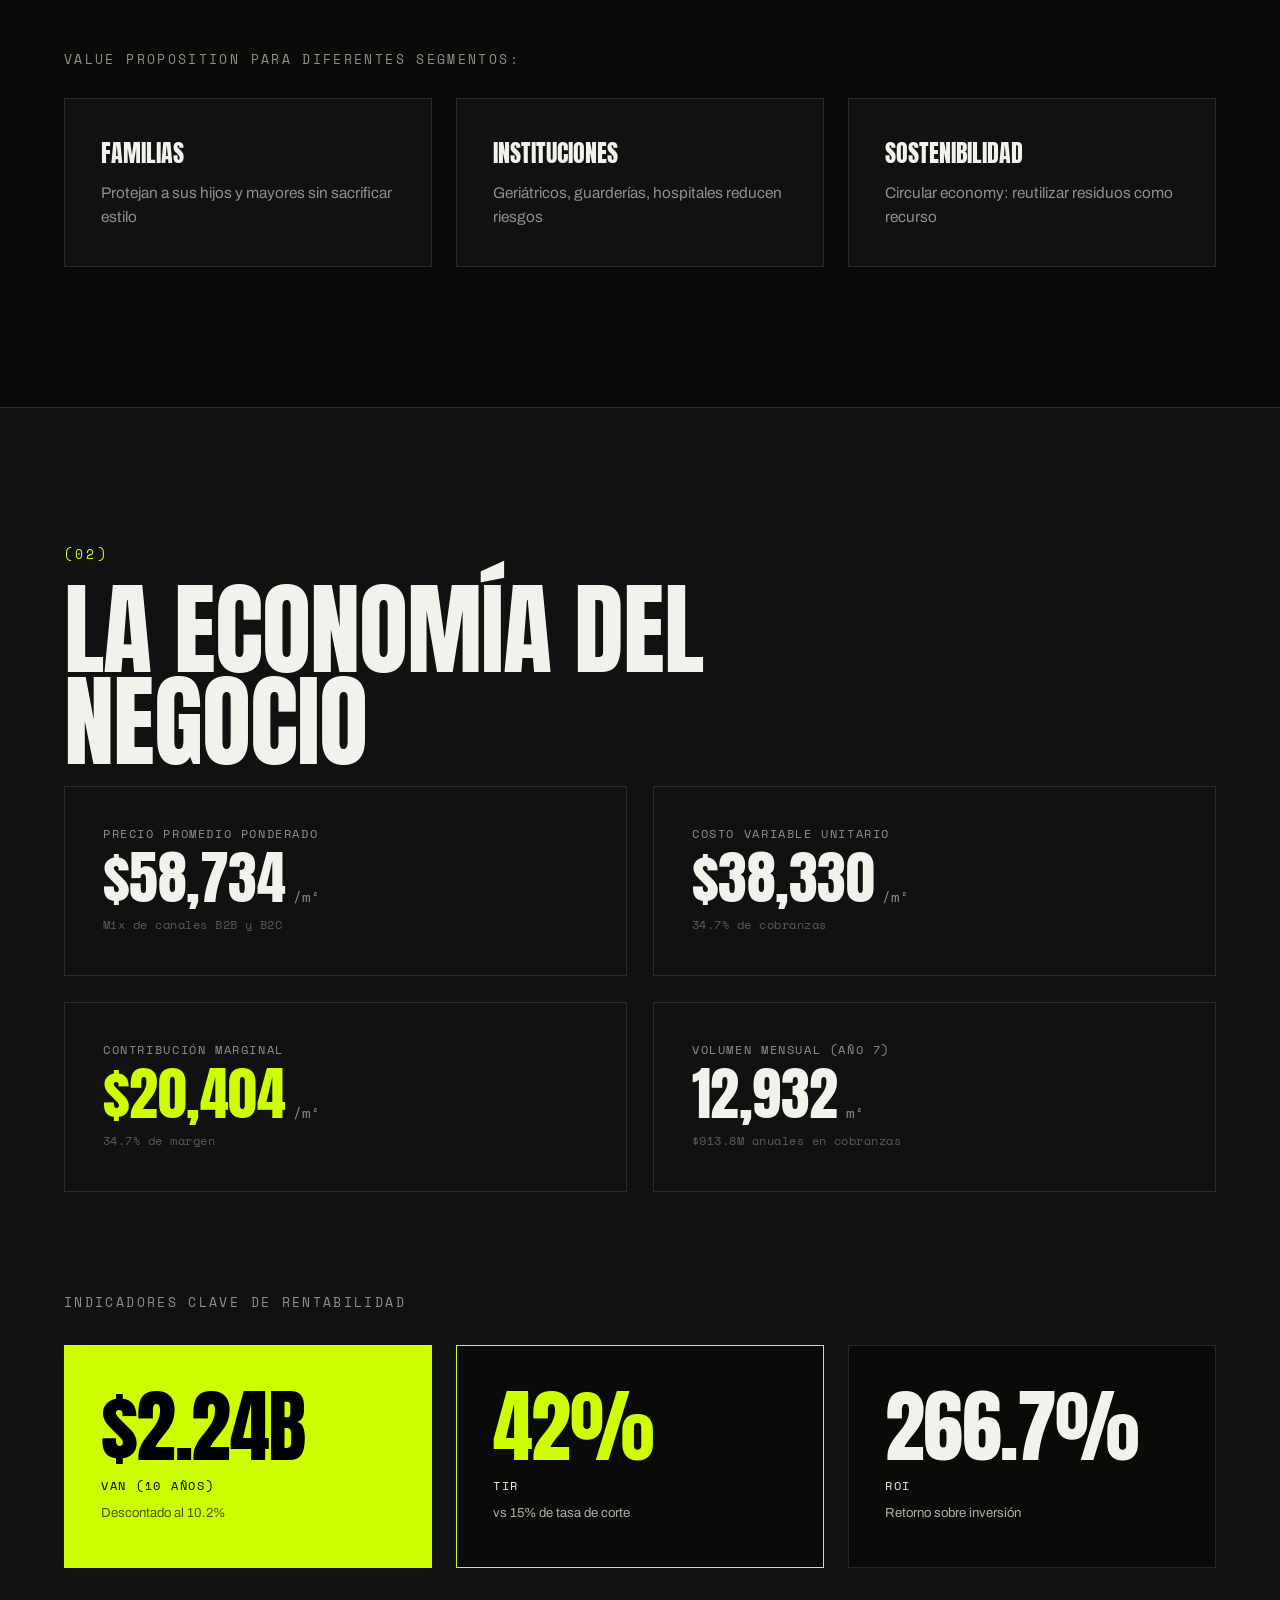
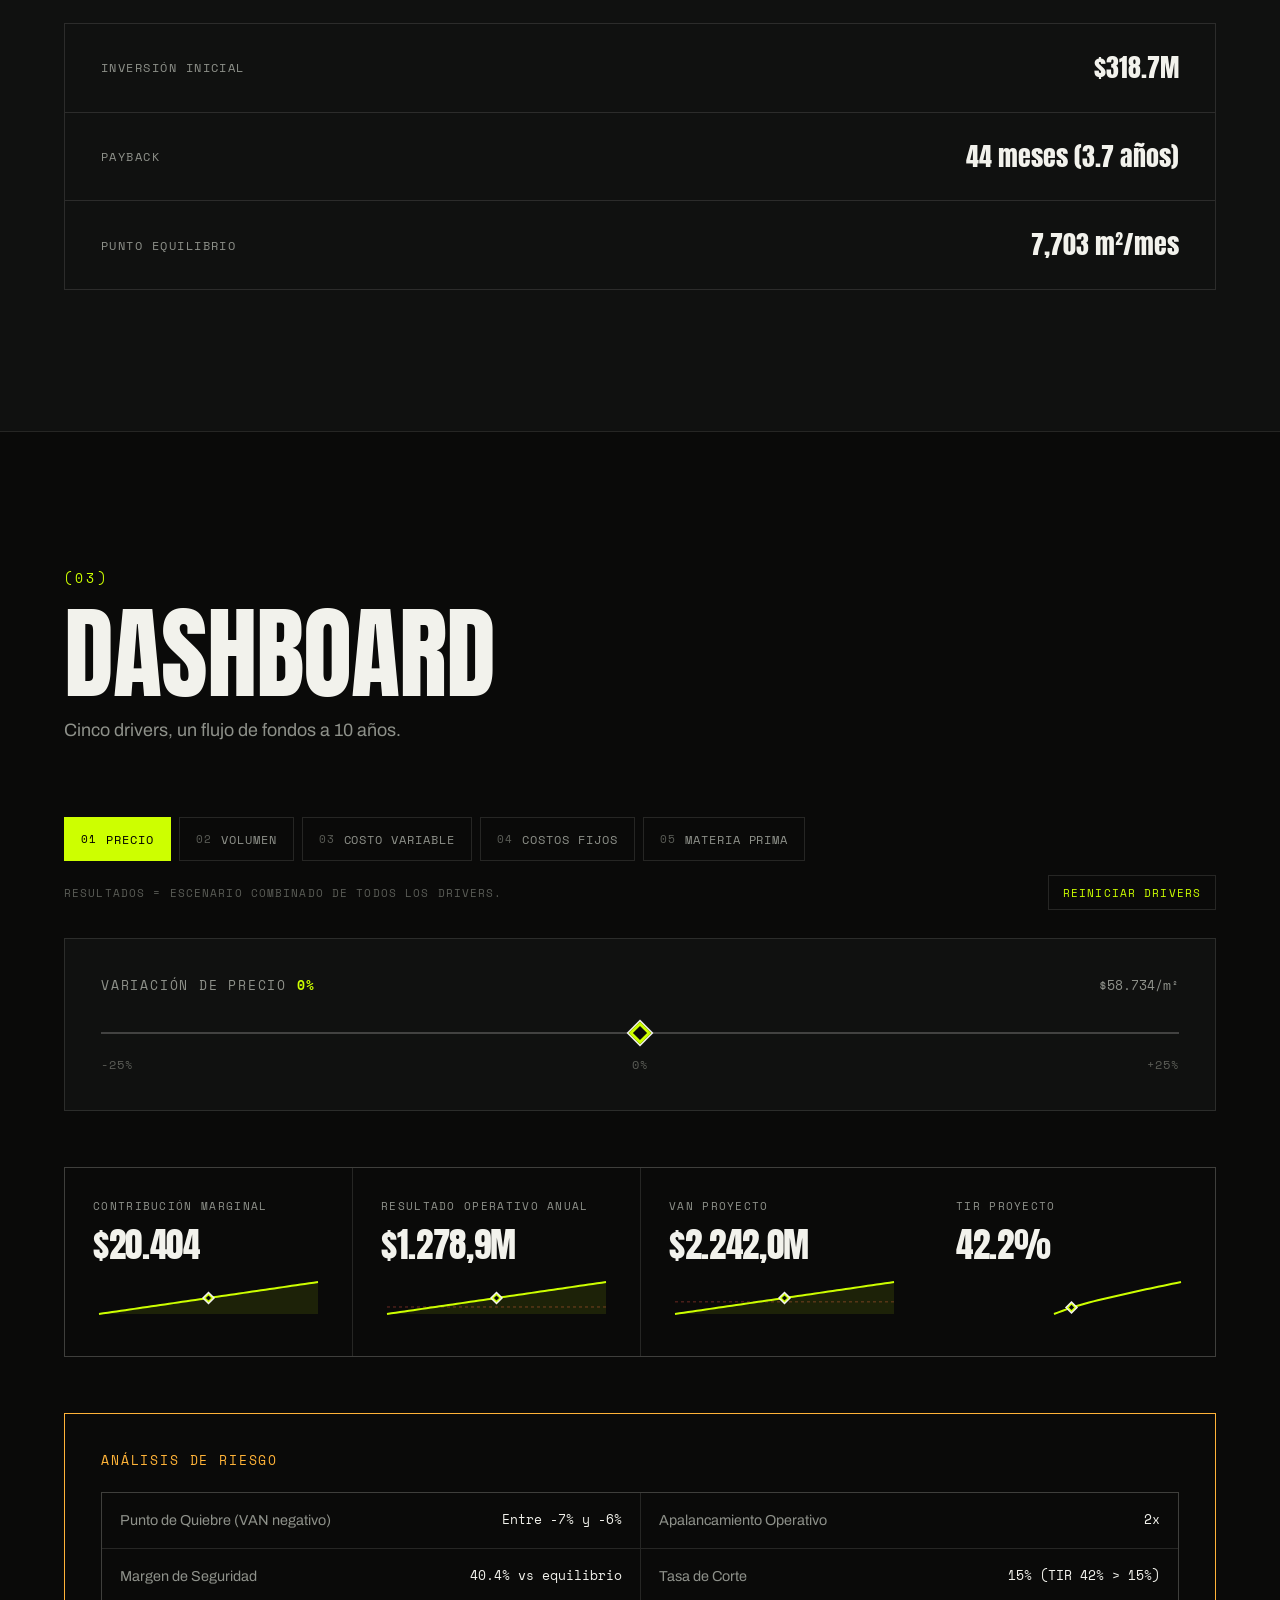
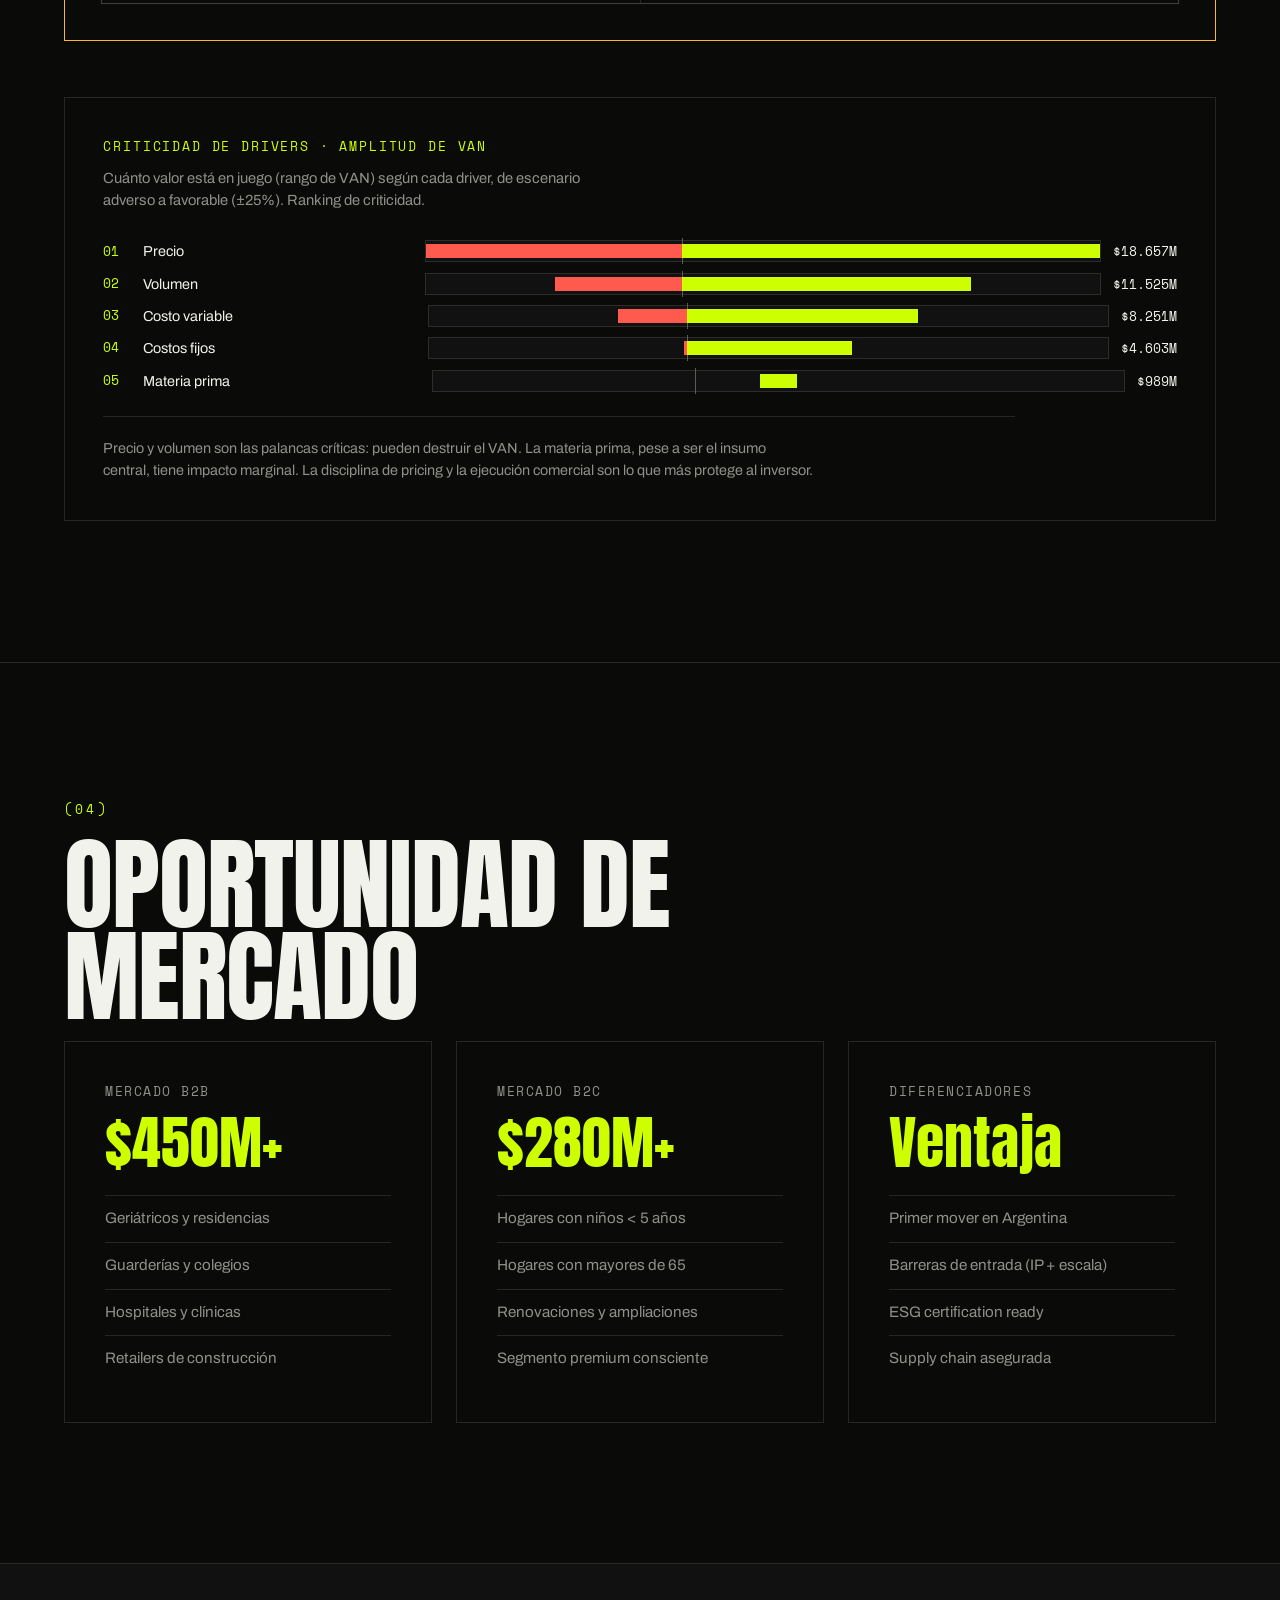
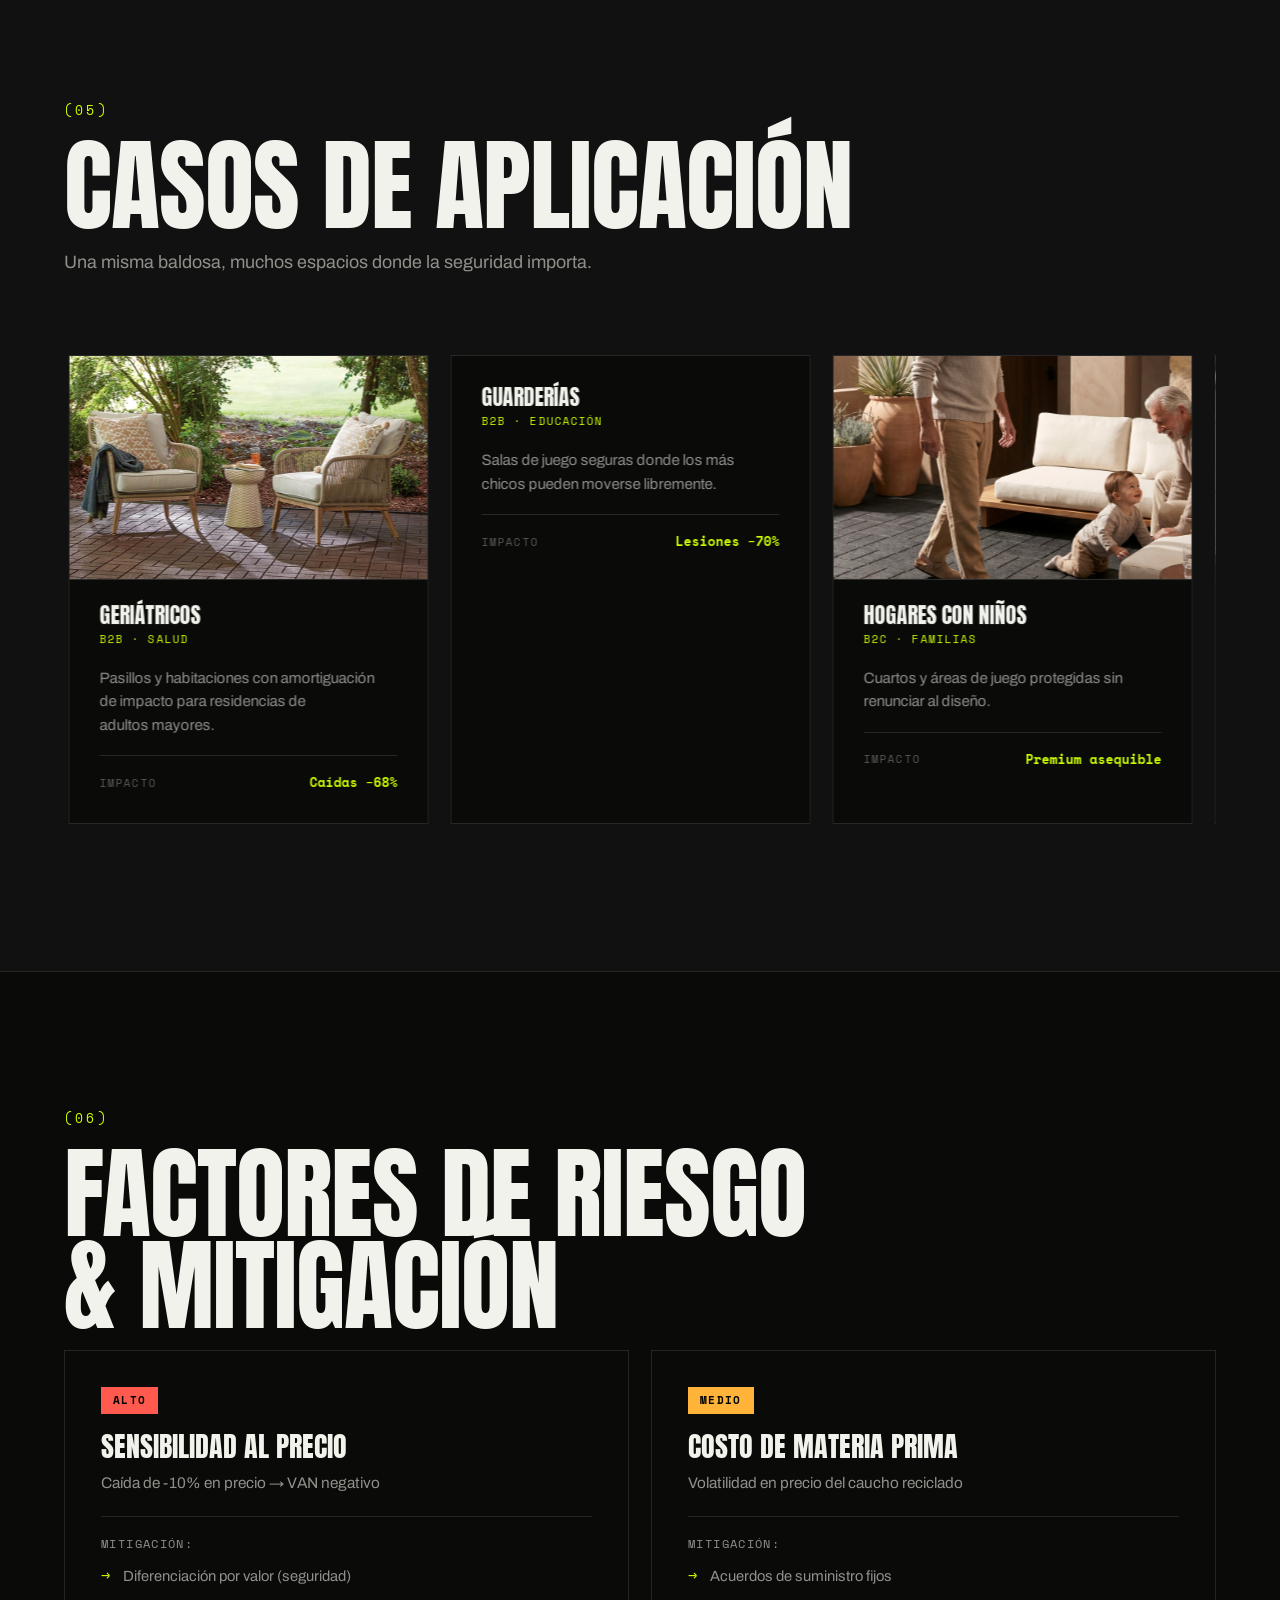
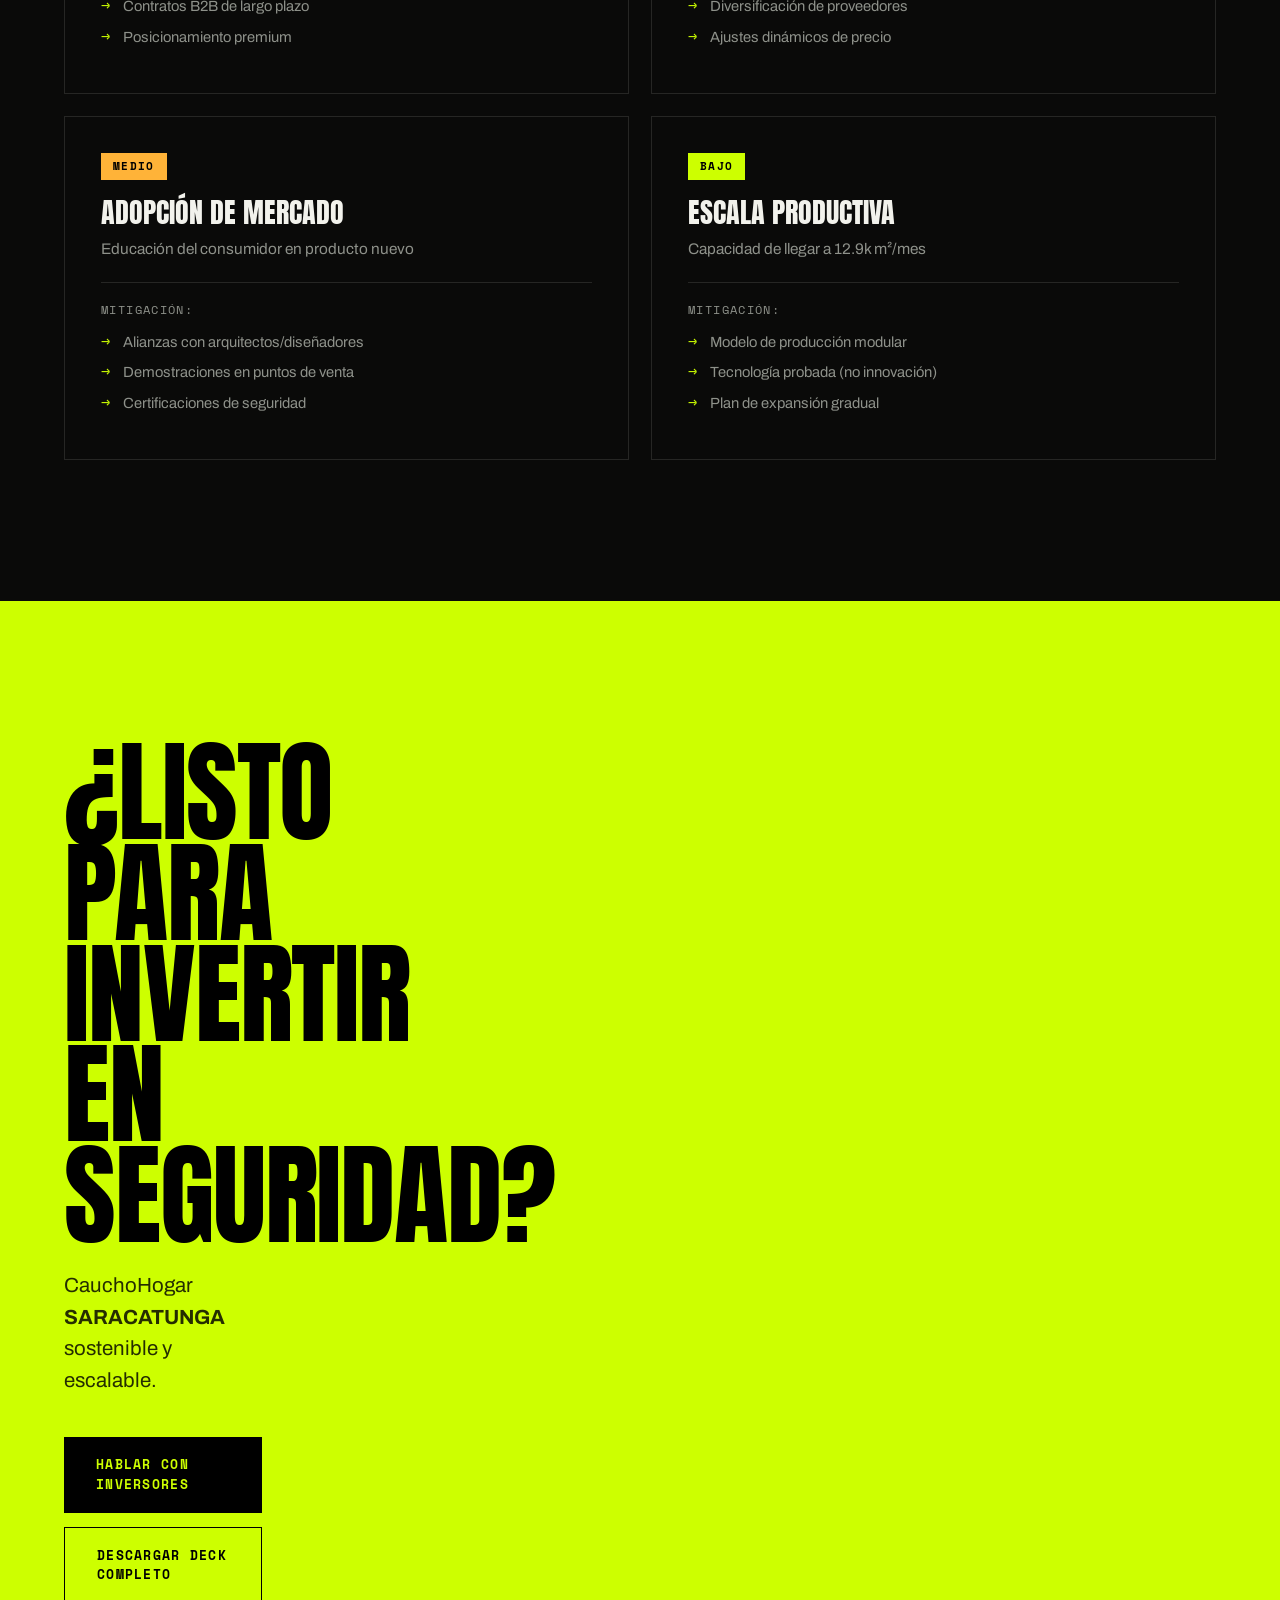
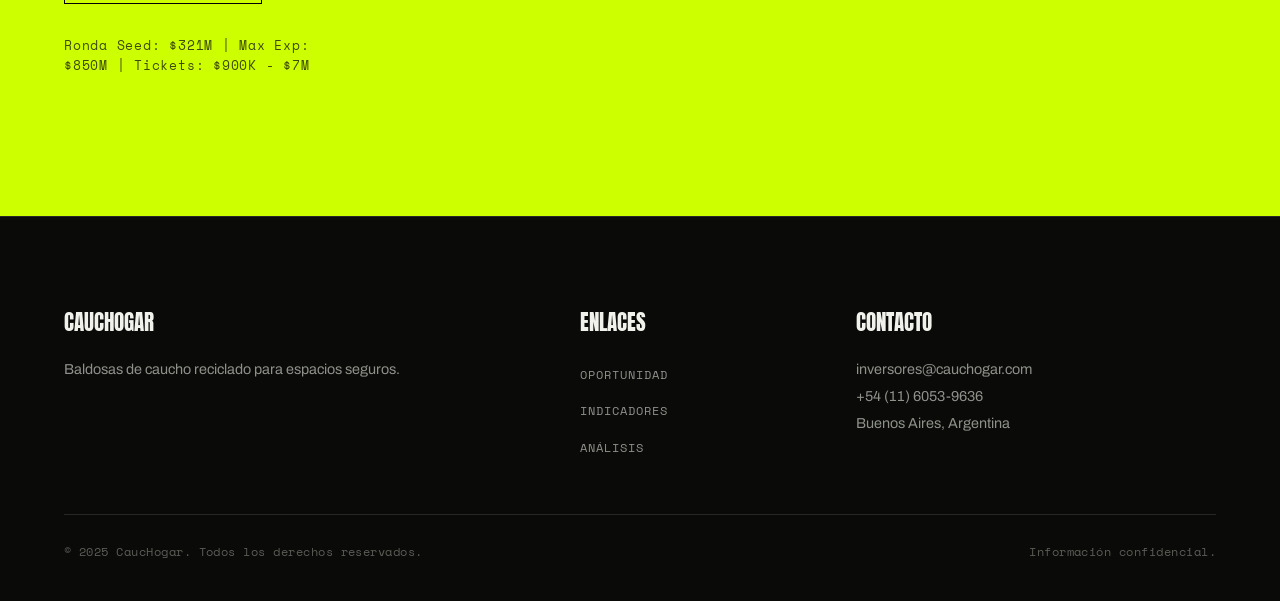
==== commit 658efab4: "fix: add index.html redirect to layout.html Keeps the GitHub Pages site root working after the renam" ====
--- a/index.html
+++ b/index.html
@@ -3,493 +3,13 @@
 <head>
     <meta charset="UTF-8">
     <meta name="viewport" content="width=device-width, initial-scale=1.0">
-    <title>CaucHogar — Seguridad en Baldosas de Caucho Reciclado</title>
-    <meta name="description" content="Baldosas de caucho reciclado que absorben impacto. Una solución 100% sostenible contra accidentes domésticos. Oportunidad de inversión: 42% TIR.">
-    <link rel="preconnect" href="https://fonts.googleapis.com">
-    <link rel="preconnect" href="https://fonts.gstatic.com" crossorigin>
-    <link href="https://fonts.googleapis.com/css2?family=Anton&family=Archivo:wght@400;500;600;700;800;900&family=Space+Mono:wght@400;700&display=swap" rel="stylesheet">
-    <link rel="stylesheet" href="styles.css">
+    <title>CauchoHogar</title>
+    <!-- La página vive en layout.html; este index solo redirige la raíz (GitHub Pages sirve index.html) -->
+    <link rel="canonical" href="layout.html">
+    <meta http-equiv="refresh" content="0; url=layout.html">
+    <script>window.location.replace("layout.html");</script>
 </head>
 <body>
-    <div class="grain" aria-hidden="true"></div>
-
-    <!-- Navigation -->
-    <nav class="navbar">
-        <div class="nav-container">
-            <div class="logo">
-                <span class="logo-mark" aria-hidden="true"></span>
-                <span class="logo-text">CaucHogar</span>
-            </div>
-            <ul class="nav-menu" id="navMenu">
-                <li><a href="#problema" class="nav-link">Oportunidad</a></li>
-                <li><a href="#Indicadores" class="nav-link">Indicadores</a></li>
-                <li><a href="#sensibilidad" class="nav-link">Dashboard</a></li>
-                <li><a href="#casos" class="nav-link">Casos</a></li>
-                <li><a href="#contacto" class="nav-link cta">Unite</a></li>
-            </ul>
-            <button class="nav-toggle" id="navToggle" type="button"
-                    aria-label="Abrir menú" aria-expanded="false" aria-controls="navMenu">
-                <span class="nav-toggle-box">
-                    <span class="nav-toggle-bar"></span>
-                    <span class="nav-toggle-bar"></span>
-                    <span class="nav-toggle-bar"></span>
-                </span>
-            </button>
-        </div>
-    </nav>
-    <div class="nav-scrim" id="navScrim" hidden></div>
-
-    <!-- Material band (apertura) -->
-    <section class="material-band" aria-label="El material">
-        <img class="material-band-img"
-             src="assets/img/macrobaldosa.jpg"
-             alt="Detalle macro de la baldosa: caucho reciclado SBR granulado, impermeable y antideslizante"
-             width="1024" height="1024" fetchpriority="high" decoding="async">
-        <div class="material-band-overlay">
-            <div class="container">
-                <p class="material-kicker">El material</p>
-                <h2 class="material-title">Caucho reciclado.<br>Impermeable. Antideslizante.</h2>
-                <p class="material-desc">Cada baldosa reutiliza 8 kg de neumático fuera de uso. Superficie porosa que drena el agua y mantiene el agarre en mojado.</p>
-            </div>
-        </div>
-    </section>
-
-    <!-- Hero Section -->
-    <section class="hero">
-        <div class="hero-background">
-            <div class="gradient-1"></div>
-            <div class="gradient-2"></div>
-        </div>
-        <div class="hero-content">
-            <div class="hero-inner">
-                <h1 class="hero-title">
-                    Hacemos espacios <span class="highlight">más seguros</span>
-                </h1>
-                <p class="hero-subtitle">
-                    Baldosas de caucho reciclado que absorben impacto.
-                    <br>Una solución 100% sostenible contra accidentes domésticos.
-                </p>
-                <div class="hero-visual">
-                    <img src="assets/img/photoproduct.jpg"
-                         alt="Baldosa modular de caucho reciclado CaucHogar, vista de producto"
-                         width="1024" height="1024" fetchpriority="high" decoding="async">
-                    <span class="hero-visual-tag">Baldosa modular · caucho reciclado</span>
-                </div>
-                <div class="hero-stats">
-                    <div class="stat-item">
-                        <div class="stat-value">42%</div>
-                        <div class="stat-label">TIR Proyectada</div>
-                    </div>
-                    <div class="stat-item">
-                        <div class="stat-value">$2.2B</div>
-                        <div class="stat-label">VAN (10 años)</div>
-                    </div>
-                    <div class="stat-item">
-                        <div class="stat-value">44 meses</div>
-                        <div class="stat-label">Payback</div>
-                    </div>
-                </div>
-            </div>
-        </div>
-    </section>
-
-    <!-- Marquee -->
-    <div class="marquee" aria-hidden="true">
-        <div class="marquee-track">
-            <span>Caucho Reciclado</span><span>Absorbe Impacto</span><span>100% Sostenible</span><span>Espacios Seguros</span><span>Economía Circular</span>
-            <span>Caucho Reciclado</span><span>Absorbe Impacto</span><span>100% Sostenible</span><span>Espacios Seguros</span><span>Economía Circular</span>
-        </div>
-    </div>
-
-    <!-- Problema/Solución -->
-    <section id="problema" class="problem-solution">
-        <div class="container">
-            <h2 class="section-title">Por qué CauchoHogar</h2>
-            
-            <div class="grid-2">
-                <div class="card card-problem">
-                    <h3>El Problema</h3>
-                    <p><strong>Caídas y resbalones domésticos</strong> son la principal causa de lesiones en niños y adultos mayores.</p>
-                    <ul class="list-check">
-                        <li>1 de cada 4 adultos mayores sufre caídas anuales</li>
-                        <li>Las lesiones generan costos médicos elevados</li>
-                        <li>Soluciones actuales son costosas o inefectivas</li>
-                    </ul>
-                </div>
-
-                <div class="card card-solution">
-                    <h3>Nuestra Solución</h3>
-                    <p><strong>Baldosas de caucho reciclado</strong> que absorben impacto.</p>
-                    <ul class="list-check">
-                        <li>100% hecha de neumáticos fuera de uso</li>
-                        <li>Reduce lesiones por impacto hasta 70%</li>
-                        <li>Premium pero asequible ($/m² competitivo)</li>
-                        <li>Sostenible: reutiliza 8-9 kg de caucho/m²</li>
-                    </ul>
-                </div>
-            </div>
-
-            <div class="value-prop">
-                <h3>Value Proposition para diferentes segmentos:</h3>
-                <div class="grid-3">
-                    <div class="segment">
-                        <h4>Familias</h4>
-                        <p>Protejan a sus hijos y mayores sin sacrificar estilo</p>
-                    </div>
-                    <div class="segment">
-                        <h4>Instituciones</h4>
-                        <p>Geriátricos, guarderías, hospitales reducen riesgos</p>
-                    </div>
-                    <div class="segment">
-                        <h4>Sostenibilidad</h4>
-                        <p>Circular economy: reutilizar residuos como recurso</p>
-                    </div>
-                </div>
-            </div>
-        </div>
-    </section>
-
-    <!-- Unit Economics -->
-    <section id="Indicadores" class="unit-economics">
-        <div class="container">
-            <h2 class="section-title">La Economía del Negocio</h2>
-            
-            <div class="grid-2">
-                <div class="metric-card">
-                    <h4>Precio Promedio Ponderado</h4>
-                    <div class="metric-value">$58,734<span class="metric-unit">/m²</span></div>
-                    <div class="metric-breakdown">
-                        <small>Mix de canales B2B y B2C</small>
-                    </div>
-                </div>
-
-                <div class="metric-card">
-                    <h4>Costo Variable Unitario</h4>
-                    <div class="metric-value">$38,330<span class="metric-unit">/m²</span></div>
-                    <div class="metric-breakdown">
-                        <small>34.7% de cobranzas</small>
-                    </div>
-                </div>
-
-                <div class="metric-card">
-                    <h4>Contribución Marginal</h4>
-                    <div class="metric-value highlight">$20,404<span class="metric-unit">/m²</span></div>
-                    <div class="metric-breakdown">
-                        <small>34.7% de margen</small>
-                    </div>
-                </div>
-
-                <div class="metric-card">
-                    <h4>Volumen Mensual (Año 7)</h4>
-                    <div class="metric-value">12,932<span class="metric-unit">m²</span></div>
-                    <div class="metric-breakdown">
-                        <small>$913.8M anuales en cobranzas</small>
-                    </div>
-                </div>
-            </div>
-
-            <div class="kpi-section">
-                <h3>Indicadores Clave de Rentabilidad</h3>
-                <div class="grid-3">
-                    <div class="kpi-box kpi-van">
-                        <div class="kpi-number">$2.24B</div>
-                        <div class="kpi-label">VAN (10 años)</div>
-                        <div class="kpi-note">Descontado al 10.2%</div>
-                    </div>
-                    <div class="kpi-box kpi-tir">
-                        <div class="kpi-number">42%</div>
-                        <div class="kpi-label">TIR</div>
-                        <div class="kpi-note">vs 15% de tasa de corte</div>
-                    </div>
-                    <div class="kpi-box kpi-roi">
-                        <div class="kpi-number">266.7%</div>
-                        <div class="kpi-label">ROI</div>
-                        <div class="kpi-note">Retorno sobre inversión</div>
-                    </div>
-                </div>
-
-                <div class="investment-box">
-                    <div class="investment-row">
-                        <span class="investment-label">Inversión Inicial</span>
-                        <span class="investment-value">$318.7M</span>
-                    </div>
-                    <div class="investment-row">
-                        <span class="investment-label">Payback</span>
-                        <span class="investment-value">44 meses (3.7 años)</span>
-                    </div>
-                    <div class="investment-row">
-                        <span class="investment-label">Punto Equilibrio</span>
-                        <span class="investment-value">7,703 m²/mes</span>
-                    </div>
-                </div>
-            </div>
-        </div>
-    </section>
-
-    <!-- Sensitivity Dashboard -->
-    <section id="sensibilidad" class="sensitivity-dashboard">
-        <div class="container">
-            <h2 class="section-title">Dashboard</h2>
-            <p class="section-subtitle">Cinco drivers, un flujo de fondos a 10 años.</p>
-
-            <div class="driver-tabs" id="driverTabs" role="tablist"></div>
-
-            <div class="sensitivity-toolbar">
-                <p class="combined-note">Resultados = escenario combinado de todos los drivers.</p>
-                <button type="button" id="driverReset" class="driver-reset">Reiniciar drivers</button>
-            </div>
-
-            <div class="sensitivity-controls">
-                <div class="slider-container">
-                    <div class="slider-header">
-                        <div class="slider-label-group">
-                            <label id="driverVarLabel">Variación de Precio</label>
-                            <span id="driverVariation">0%</span>
-                        </div>
-                        <span id="driverValue">$58.734</span>
-                    </div>
-                    <input type="range" id="driverSlider" min="-25" max="25" value="0" step="1" class="slider" autocomplete="off">
-                    <div class="slider-labels">
-                        <span>-25%</span>
-                        <span>0%</span>
-                        <span>+25%</span>
-                    </div>
-                </div>
-            </div>
-
-            <div class="sensitivity-results">
-                <div class="result-card result-cmu">
-                    <h4>Contribución Marginal</h4>
-                    <div class="result-value" id="cmuResult">$20,404</div>
-                    <canvas id="cmuChart" class="mini-chart"></canvas>
-                </div>
-
-                <div class="result-card result-operativo">
-                    <h4>Resultado Operativo Anual</h4>
-                    <div class="result-value" id="resultadoResult">$1,280.2M</div>
-                    <canvas id="resultadoChart" class="mini-chart"></canvas>
-                </div>
-
-                <div class="result-card result-van">
-                    <h4>VAN Proyecto</h4>
-                    <div class="result-value" id="vanResult">$2,246.7M</div>
-                    <canvas id="vanChart" class="mini-chart"></canvas>
-                </div>
-
-                <div class="result-card result-tir">
-                    <h4>TIR Proyecto</h4>
-                    <div class="result-value" id="tirResult">42.2%</div>
-                    <canvas id="tirChart" class="mini-chart"></canvas>
-                </div>
-            </div>
-
-            <div class="sensitivity-warning">
-                <h4>Análisis de Riesgo</h4>
-                <div class="warning-grid">
-                    <div class="warning-item">
-                        <span class="warning-label">Punto de Quiebre (VAN negativo)</span>
-                        <span class="warning-value" id="breakeven">—</span>
-                    </div>
-                    <div class="warning-item">
-                        <span class="warning-label">Apalancamiento Operativo</span>
-                        <span class="warning-value">2x</span>
-                    </div>
-                    <div class="warning-item">
-                        <span class="warning-label">Margen de Seguridad</span>
-                        <span class="warning-value">40.4% vs equilibrio</span>
-                    </div>
-                    <div class="warning-item">
-                        <span class="warning-label">Tasa de Corte</span>
-                        <span class="warning-value" id="tasaCorte">15% (TIR 42% &gt; 15%)</span>
-                    </div>
-                </div>
-            </div>
-
-            <div class="tornado">
-                <h4 class="tornado-title">Criticidad de Drivers · Amplitud de VAN</h4>
-                <p class="tornado-sub">Cuánto valor está en juego (rango de VAN) según cada driver, de escenario adverso a favorable (±25%). Ranking de criticidad.</p>
-                <div class="tornado-chart" id="tornado"></div>
-                <p class="tornado-note">Precio y volumen son las palancas críticas: pueden destruir el VAN. La materia prima, pese a ser el insumo central, tiene impacto marginal. La disciplina de pricing y la ejecución comercial son lo que más protege al inversor.</p>
-            </div>
-        </div>
-    </section>
-
-    <!-- Market Opportunity -->
-    <section class="market-opportunity">
-        <div class="container">
-            <h2 class="section-title">Oportunidad de Mercado</h2>
-            
-            <div class="opportunity-grid">
-                <div class="opportunity-card">
-                    <h3>Mercado B2B</h3>
-                    <p class="card-number">$450M+</p>
-                    <ul>
-                        <li>Geriátricos y residencias</li>
-                        <li>Guarderías y colegios</li>
-                        <li>Hospitales y clínicas</li>
-                        <li>Retailers de construcción</li>
-                    </ul>
-                </div>
-
-                <div class="opportunity-card">
-                    <h3>Mercado B2C</h3>
-                    <p class="card-number">$280M+</p>
-                    <ul>
-                        <li>Hogares con niños &lt; 5 años</li>
-                        <li>Hogares con mayores de 65</li>
-                        <li>Renovaciones y ampliaciones</li>
-                        <li>Segmento premium consciente</li>
-                    </ul>
-                </div>
-
-                <div class="opportunity-card">
-                    <h3>Diferenciadores</h3>
-                    <p class="card-number">Ventaja</p>
-                    <ul>
-                        <li>Primer mover en Argentina</li>
-                        <li>Barreras de entrada (IP + escala)</li>
-                        <li>ESG certification ready</li>
-                        <li>Supply chain asegurada</li>
-                    </ul>
-                </div>
-            </div>
-        </div>
-    </section>
-
-    <!-- Use Cases (infinite scroll) -->
-    <section id="casos" class="use-cases">
-        <div class="container">
-            <h2 class="section-title">Casos de Aplicación</h2>
-            <p class="section-subtitle">Una misma baldosa, muchos espacios donde la seguridad importa.</p>
-
-            <div class="cases-viewport" id="casesViewport" role="region" aria-label="Casos de aplicación, arrastrá para ver más" tabindex="0">
-                <div class="cases-track" id="casesGrid"></div>
-            </div>
-        </div>
-    </section>
-
-    <!-- Risk Factors -->
-    <section class="risk-factors">
-        <div class="container">
-            <h2 class="section-title">Factores de Riesgo & Mitigación</h2>
-            
-            <div class="risks-grid">
-                <div class="risk-card">
-                    <div class="risk-level risk-high">Alto</div>
-                    <h4>Sensibilidad al Precio</h4>
-                    <p class="risk-description">Caída de -10% en precio → VAN negativo</p>
-                    <div class="risk-mitigation">
-                        <strong>Mitigación:</strong>
-                        <ul>
-                            <li>Diferenciación por valor (seguridad)</li>
-                            <li>Contratos B2B de largo plazo</li>
-                            <li>Posicionamiento premium</li>
-                        </ul>
-                    </div>
-                </div>
-
-                <div class="risk-card">
-                    <div class="risk-level risk-medium">Medio</div>
-                    <h4>Costo de Materia Prima</h4>
-                    <p class="risk-description">Volatilidad en precio del caucho reciclado</p>
-                    <div class="risk-mitigation">
-                        <strong>Mitigación:</strong>
-                        <ul>
-                            <li>Acuerdos de suministro fijos</li>
-                            <li>Diversificación de proveedores</li>
-                            <li>Ajustes dinámicos de precio</li>
-                        </ul>
-                    </div>
-                </div>
-
-                <div class="risk-card">
-                    <div class="risk-level risk-medium">Medio</div>
-                    <h4>Adopción de Mercado</h4>
-                    <p class="risk-description">Educación del consumidor en producto nuevo</p>
-                    <div class="risk-mitigation">
-                        <strong>Mitigación:</strong>
-                        <ul>
-                            <li>Alianzas con arquitectos/diseñadores</li>
-                            <li>Demostraciones en puntos de venta</li>
-                            <li>Certificaciones de seguridad</li>
-                        </ul>
-                    </div>
-                </div>
-
-                <div class="risk-card">
-                    <div class="risk-level risk-low">Bajo</div>
-                    <h4>Escala Productiva</h4>
-                    <p class="risk-description">Capacidad de llegar a 12.9k m²/mes</p>
-                    <div class="risk-mitigation">
-                        <strong>Mitigación:</strong>
-                        <ul>
-                            <li>Modelo de producción modular</li>
-                            <li>Tecnología probada (no innovación)</li>
-                            <li>Plan de expansión gradual</li>
-                        </ul>
-                    </div>
-                </div>
-            </div>
-        </div>
-    </section>
-
-    <!-- Call to Action -->
-    <section id="contacto" class="cta-section">
-        <div class="container">
-            <div class="cta-content">
-                <h2>¿Listo para invertir en seguridad?</h2>
-                <p>CauchoHogar <strong> SARACATUNGA </strong> sostenible y escalable.</p>
-                
-                <div class="cta-buttons">
-                    <a href="mailto:inversores@cauchogar.com" class="button button-primary">
-                        Hablar con Inversores
-                    </a>
-                    <a href="#" class="button button-secondary">
-                        Descargar Deck Completo
-                    </a>
-                </div>
-
-                <div class="cta-info">
-                    <p>Ronda Seed: $321M | Max Exp: $850M | Tickets: $900K - $7M</p>
-                </div>
-            </div>
-        </div>
-    </section>
-
-    <!-- Footer -->
-    <footer class="footer">
-        <div class="container">
-            <div class="footer-content">
-                <div class="footer-col">
-                    <h4>CaucHogar</h4>
-                    <p>Baldosas de caucho reciclado para espacios seguros.</p>
-                </div>
-                <div class="footer-col">
-                    <h4>Enlaces</h4>
-                    <ul>
-                        <li><a href="#problema">Oportunidad</a></li>
-                        <li><a href="#Indicadores">Indicadores</a></li>
-                        <li><a href="#sensibilidad">Análisis</a></li>
-                    </ul>
-                </div>
-                <div class="footer-col">
-                    <h4>Contacto</h4>
-                    <p>
-                        inversores@cauchogar.com<br>
-                        +54 (11) 6053-9636<br>
-                        Buenos Aires, Argentina
-                    </p>
-                </div>
-            </div>
-            <div class="footer-bottom">
-                <p>&copy; 2025 CaucHogar. Todos los derechos reservados.</p>
-                <p class="disclaimer">Información confidencial.</p>
-            </div>
-        </div>
-    </footer>
-
-    <!-- Scripts -->
-    <script src="data.js"></script>
-    <script src="app.js"></script>
+    <p>Redirigiendo a <a href="layout.html">layout.html</a>…</p>
 </body>
 </html>
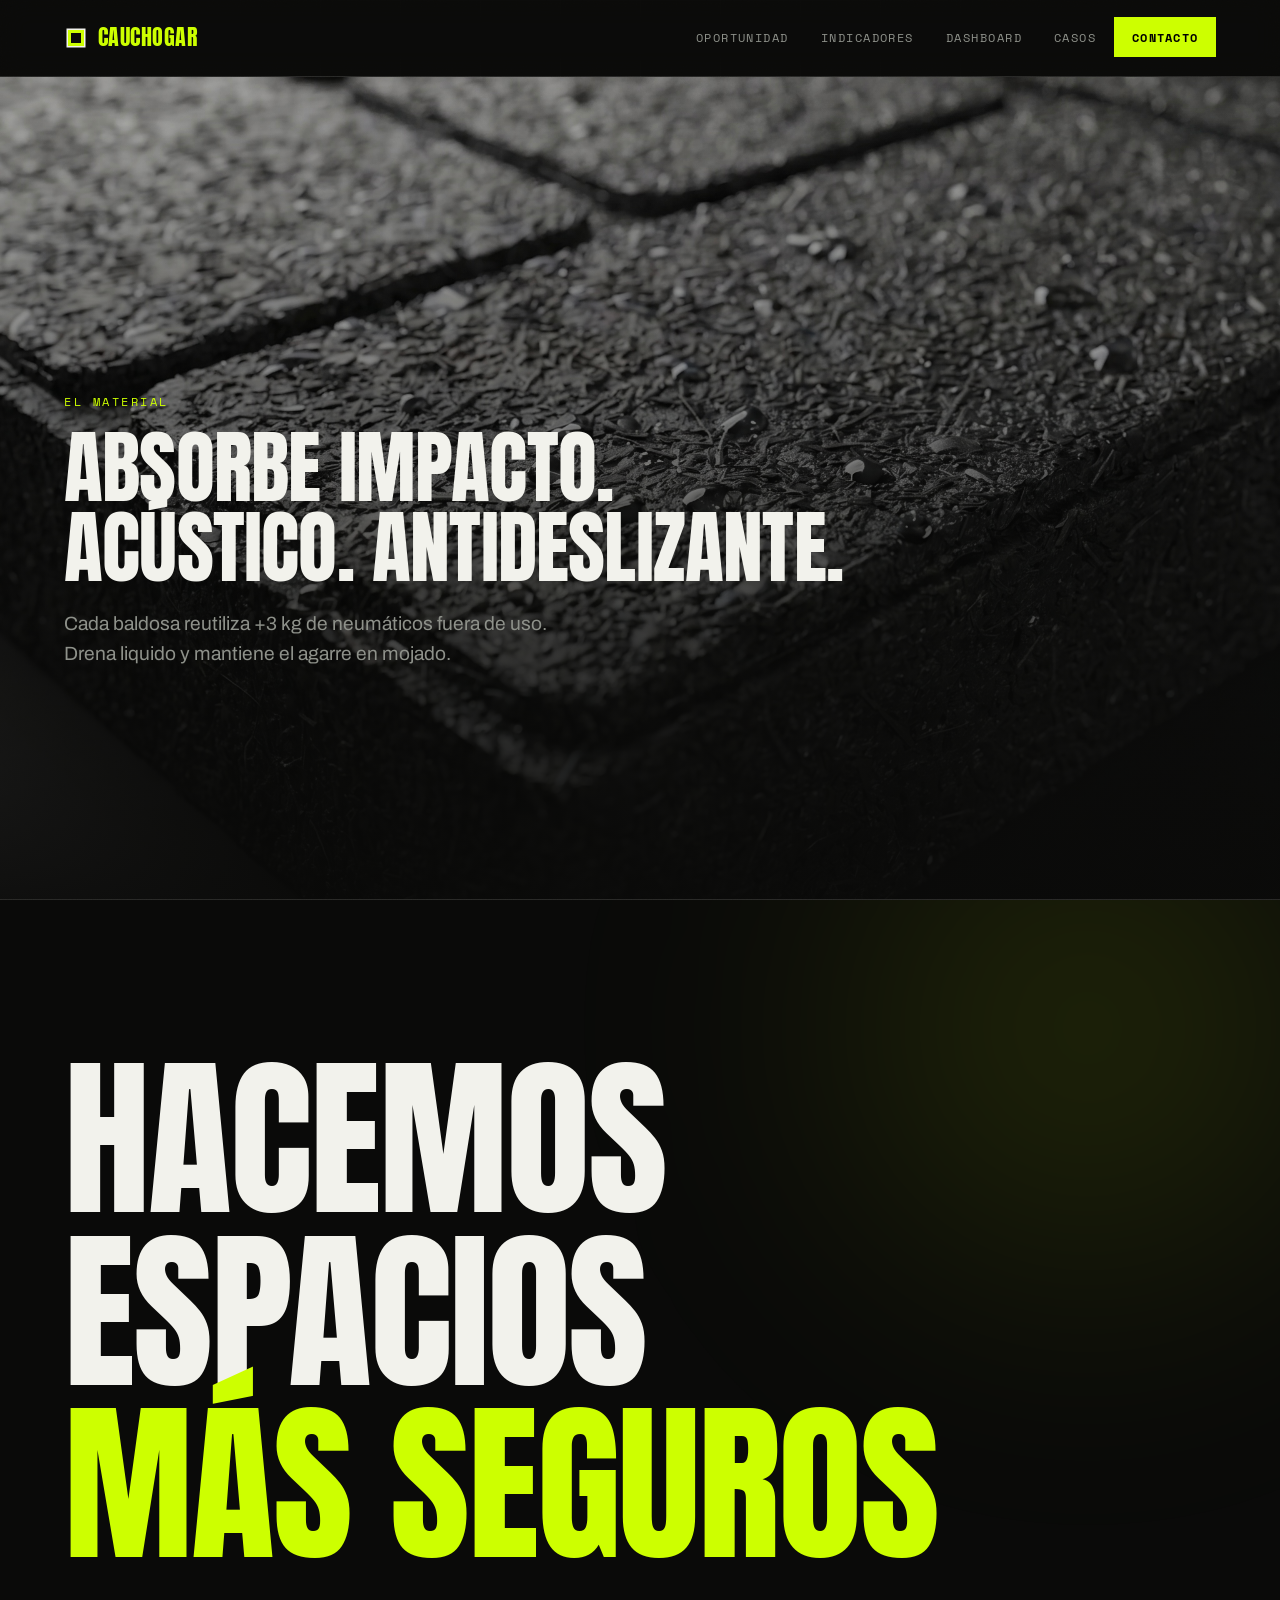
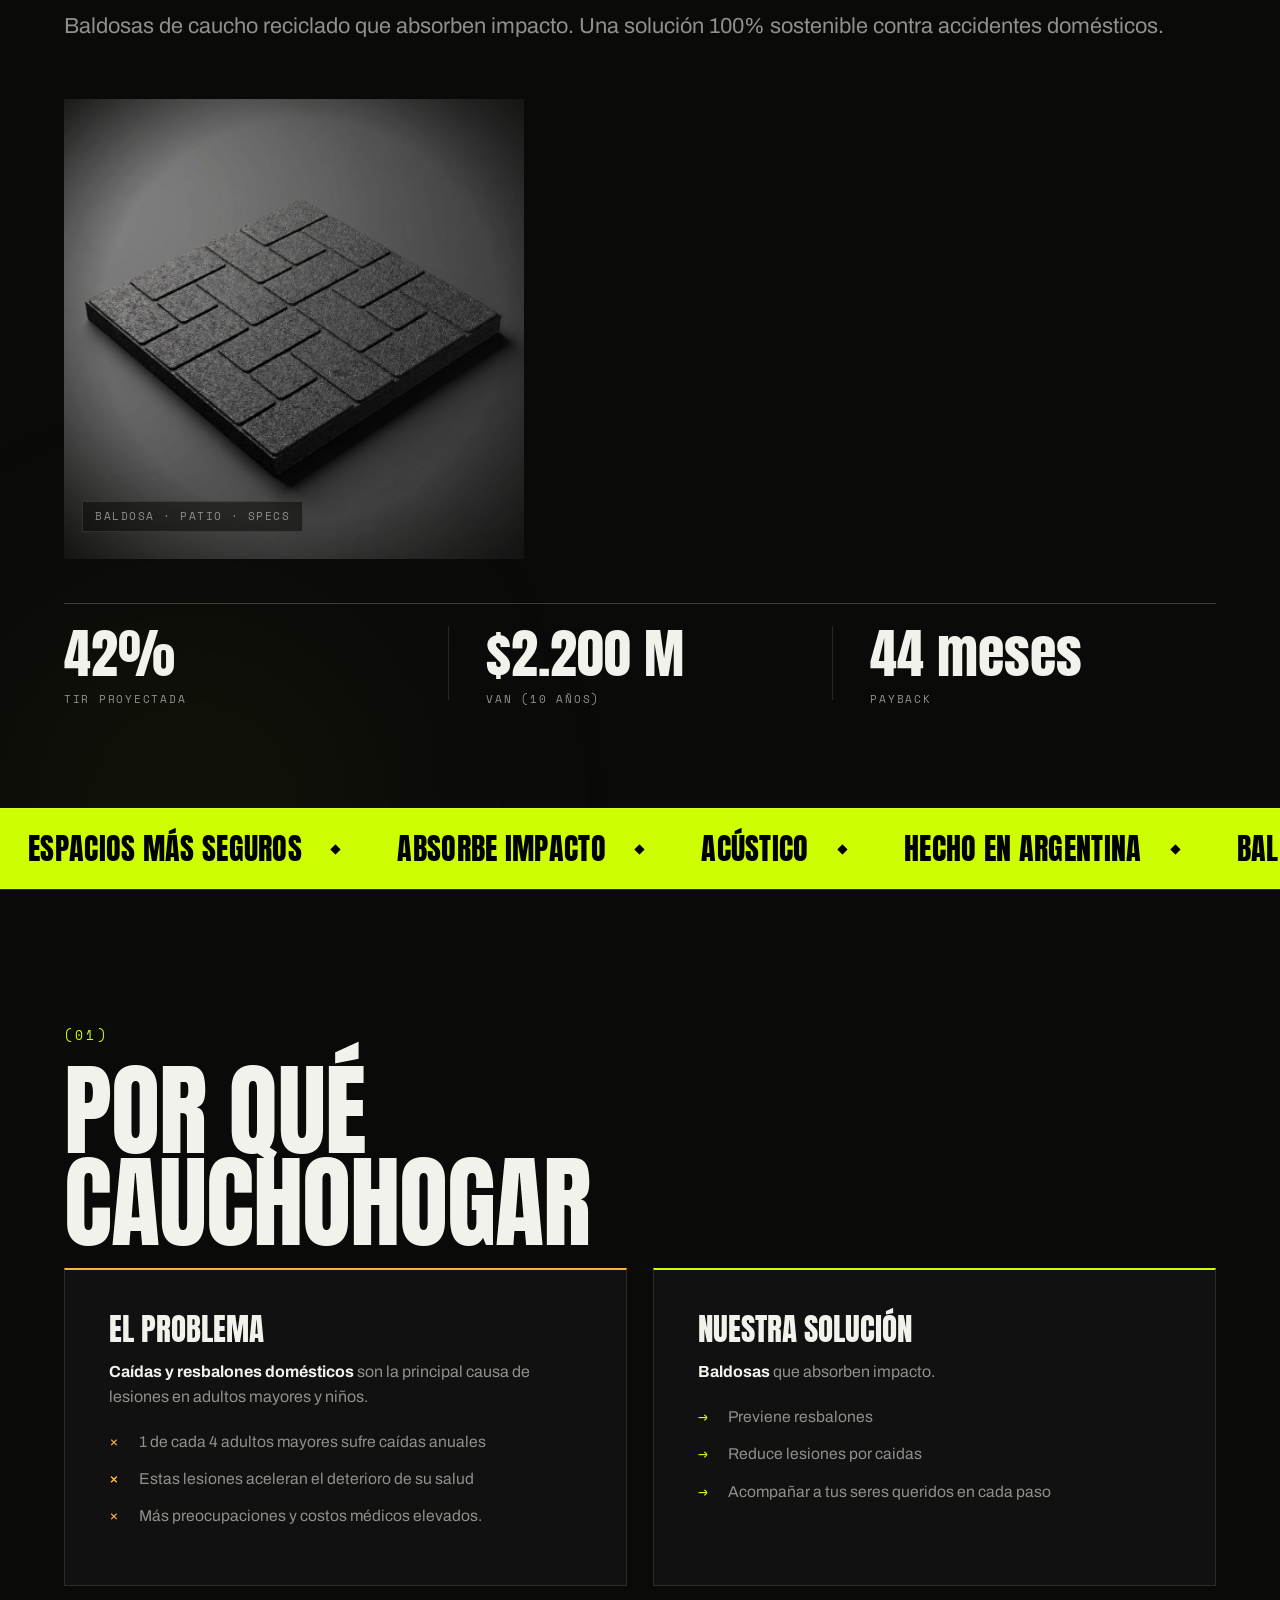
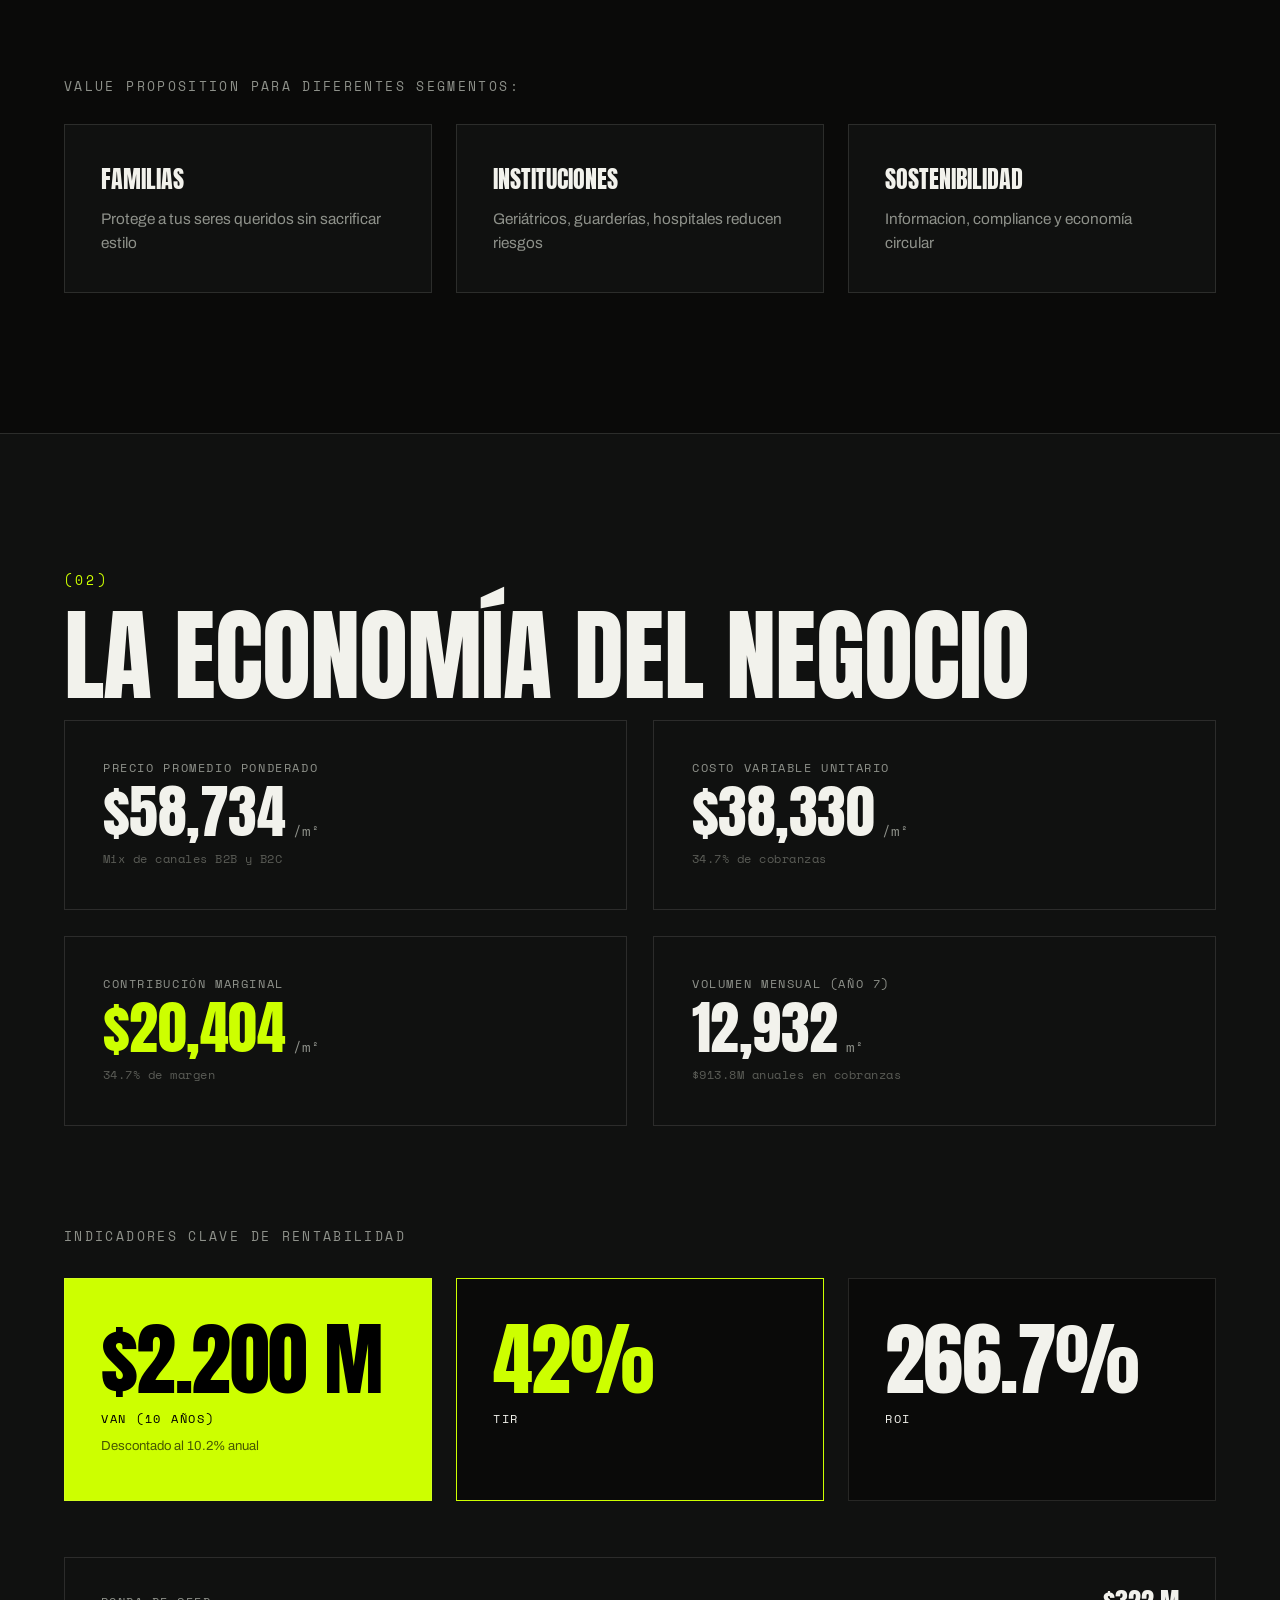
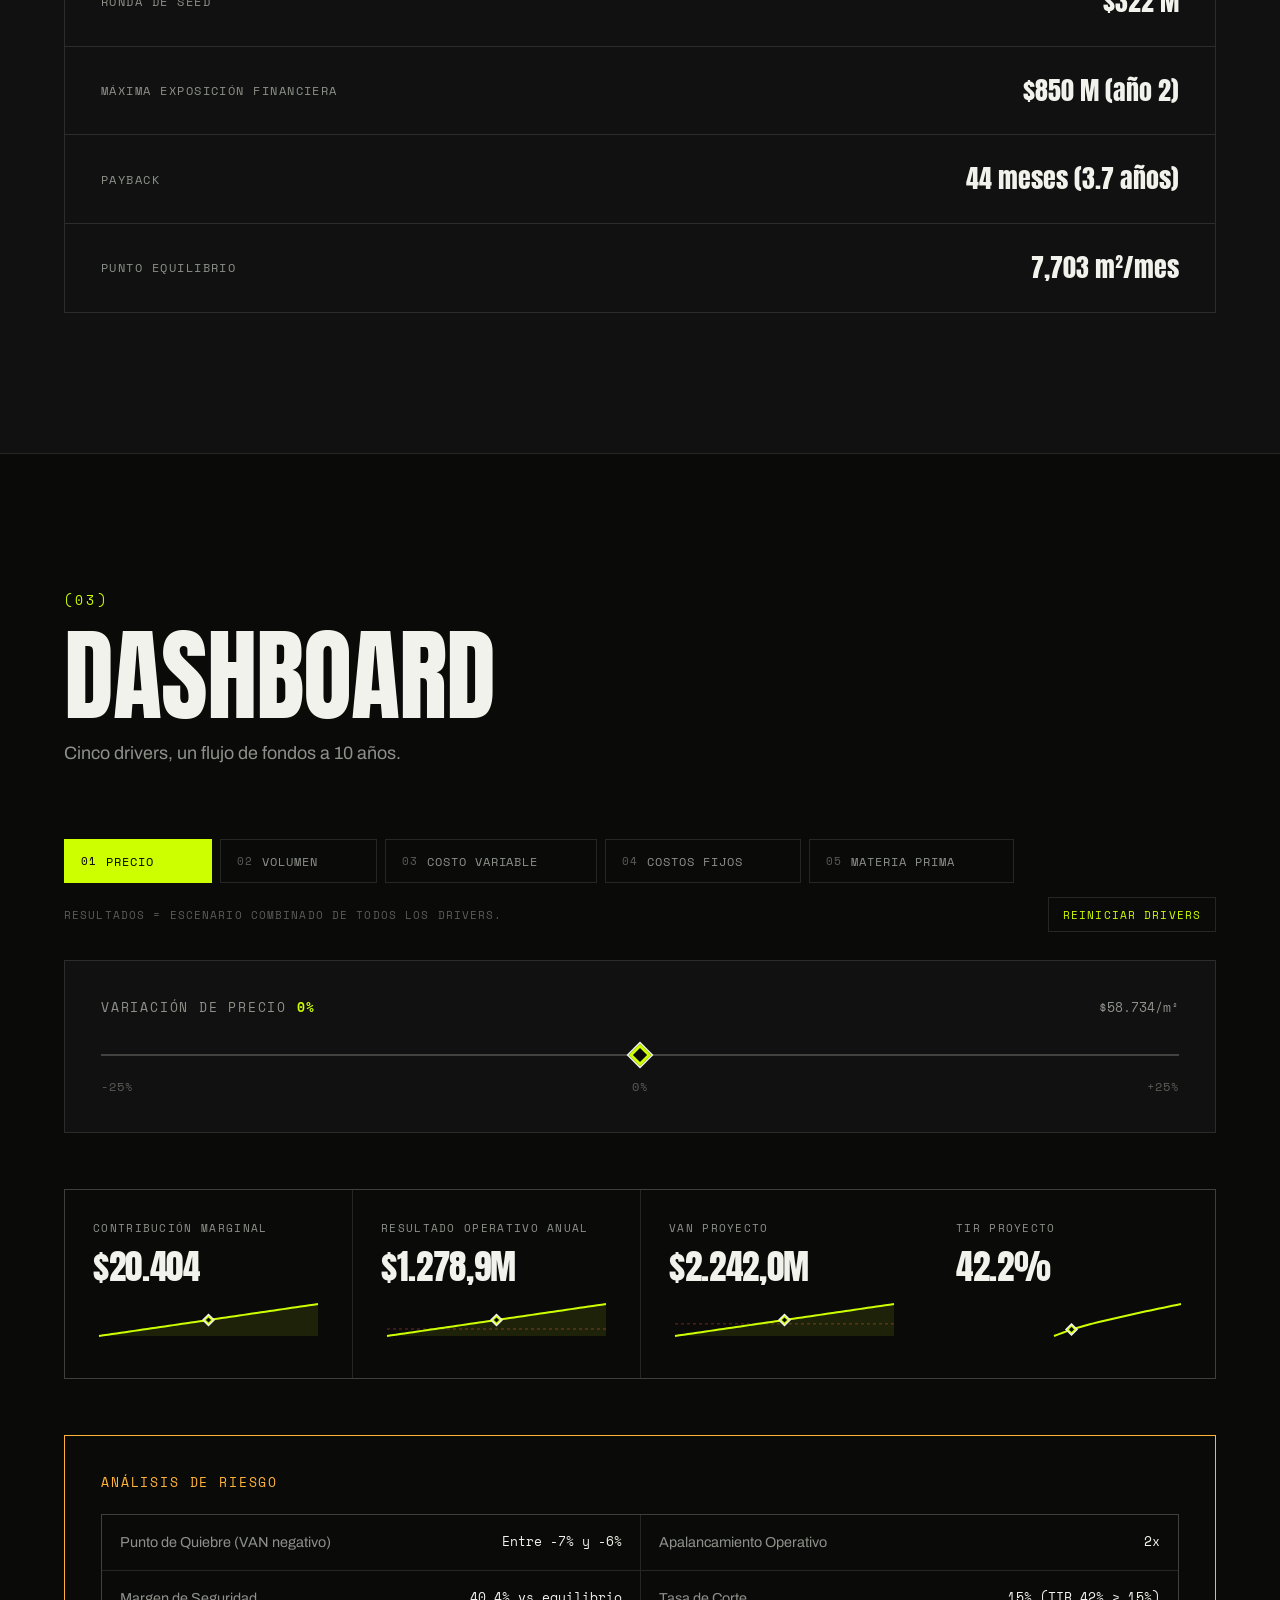
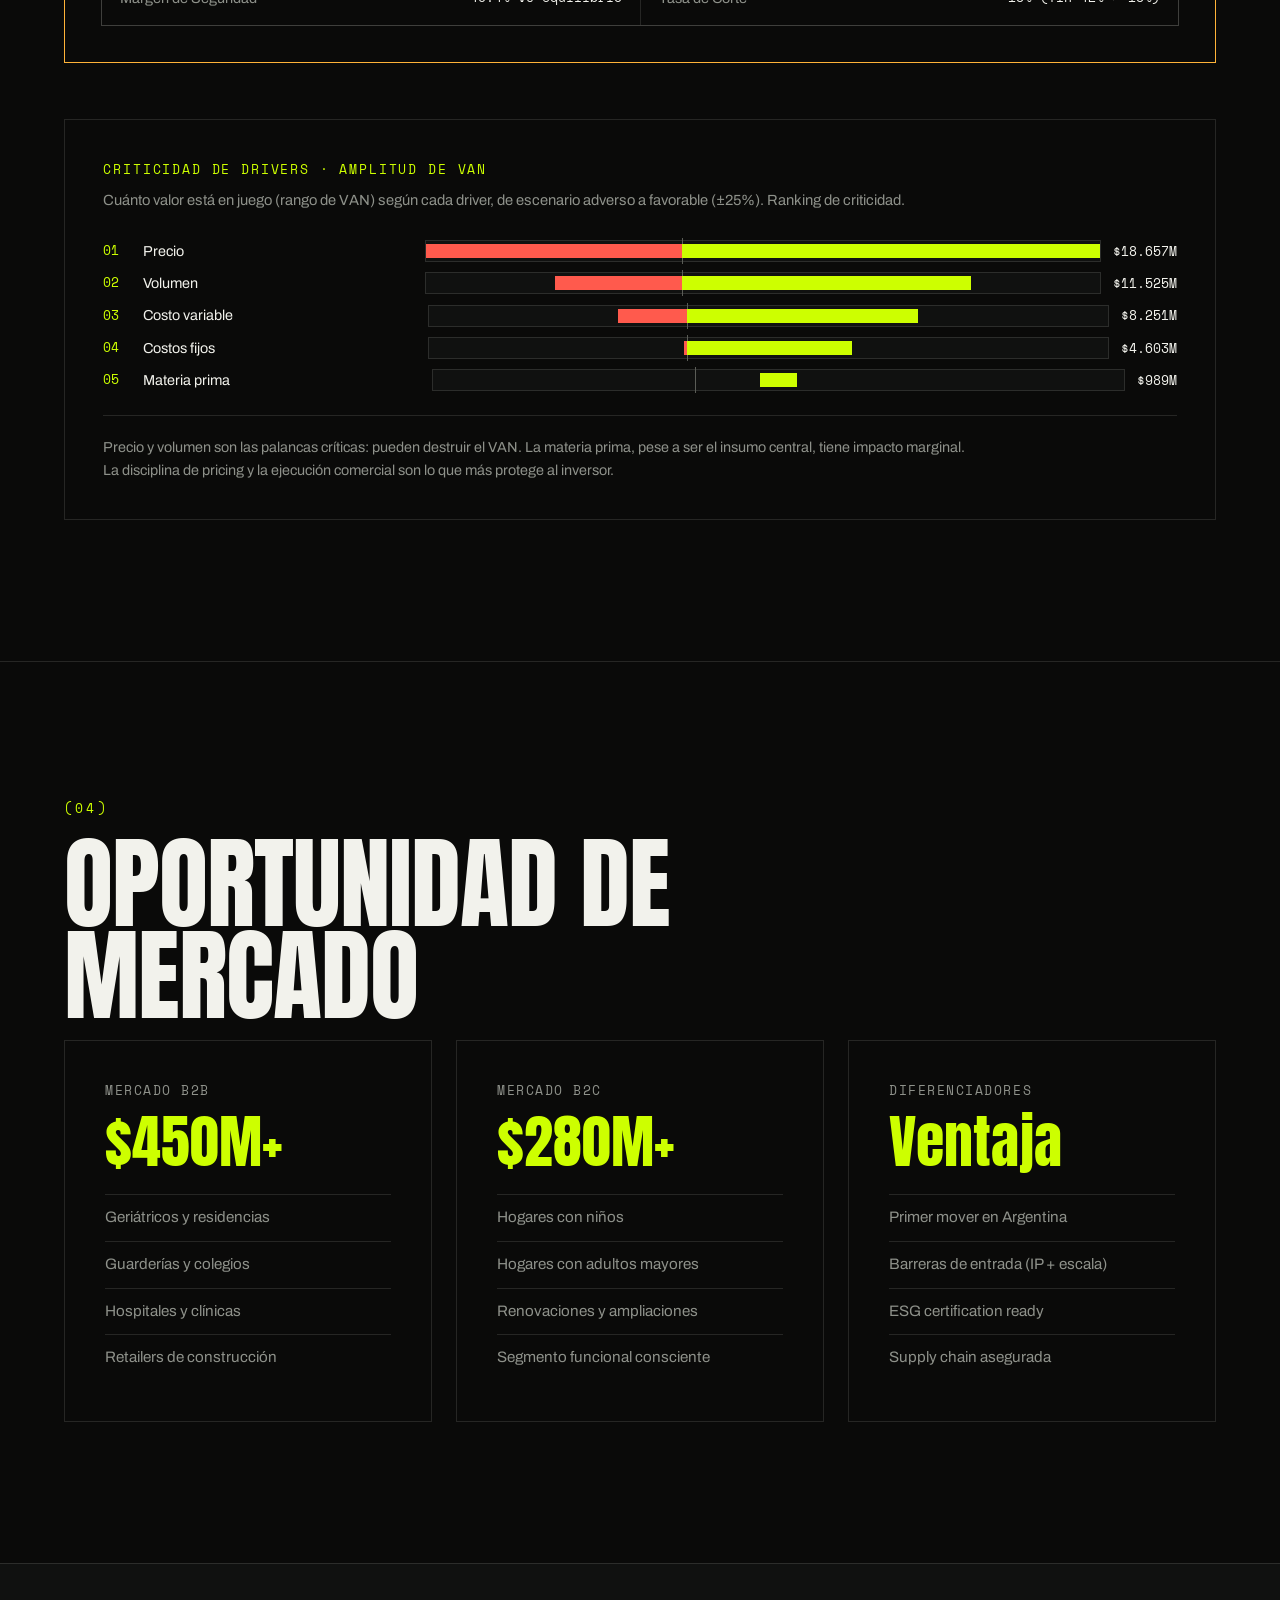
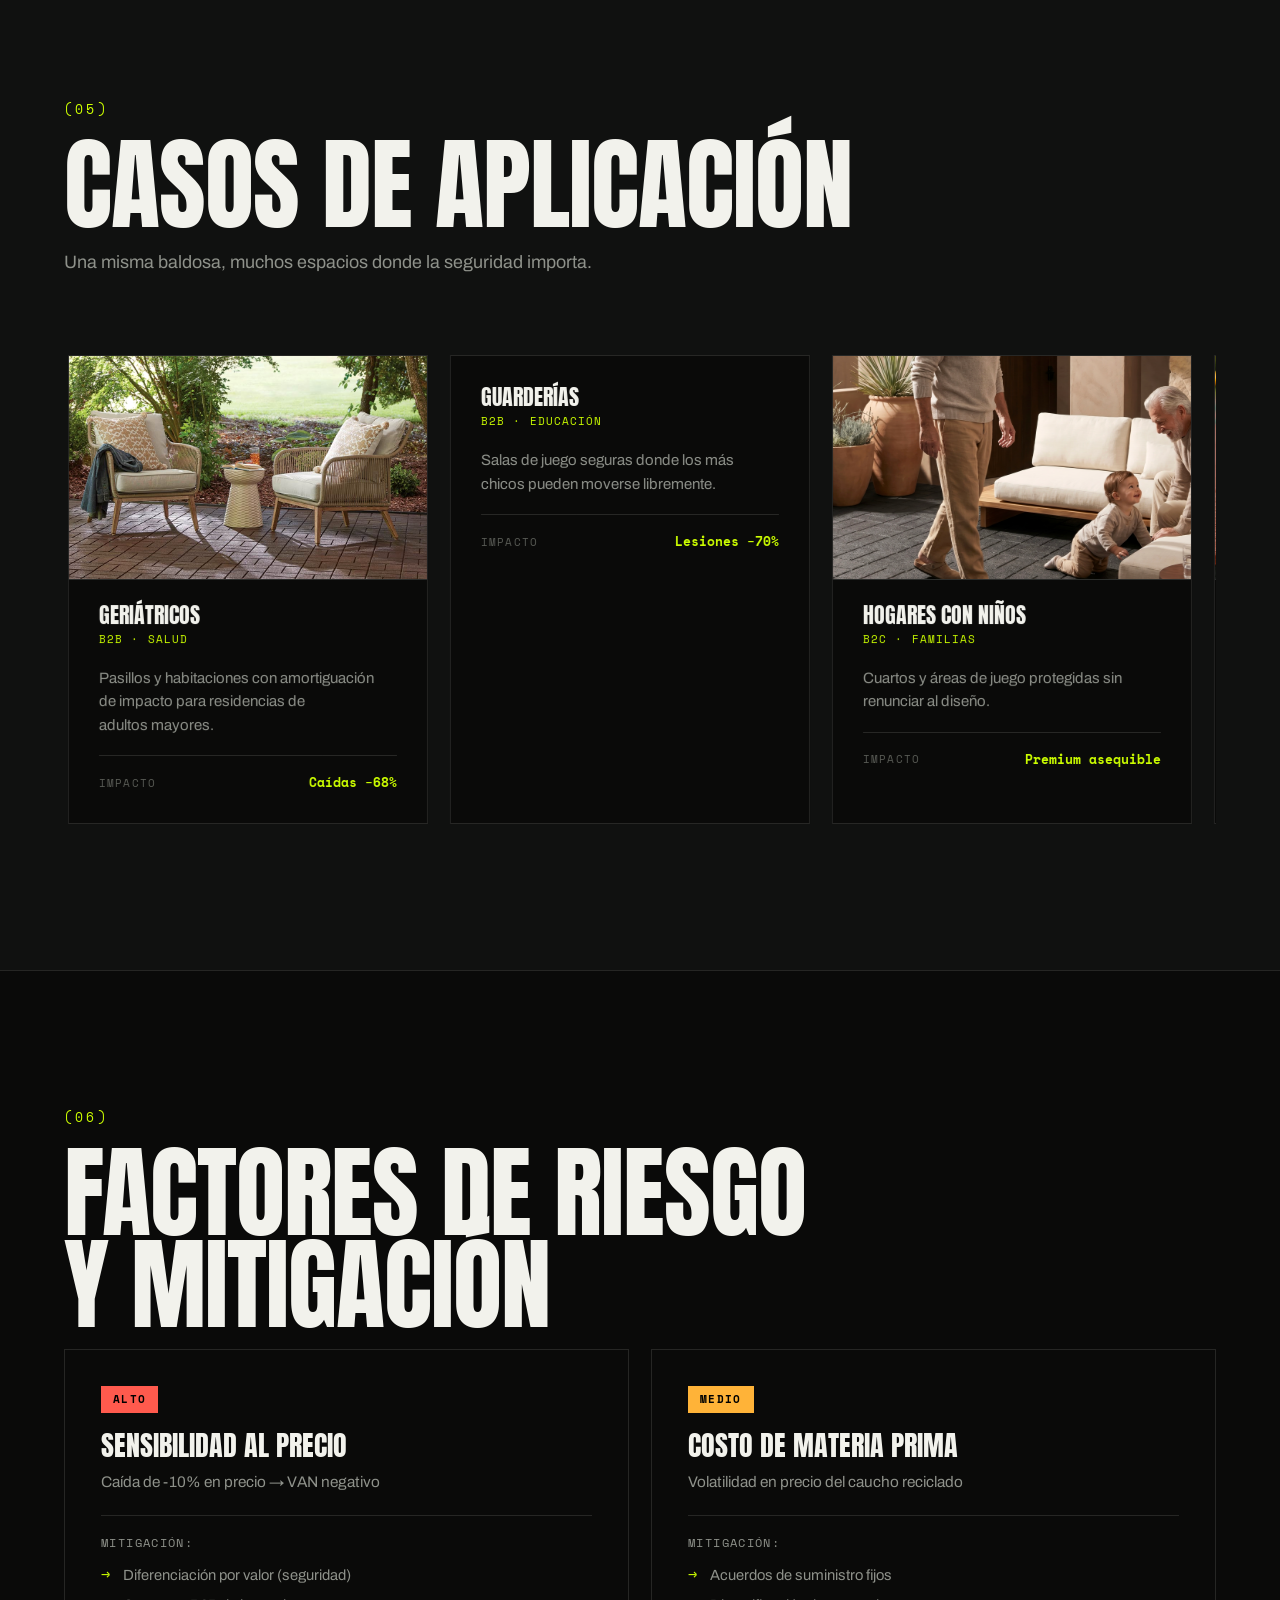
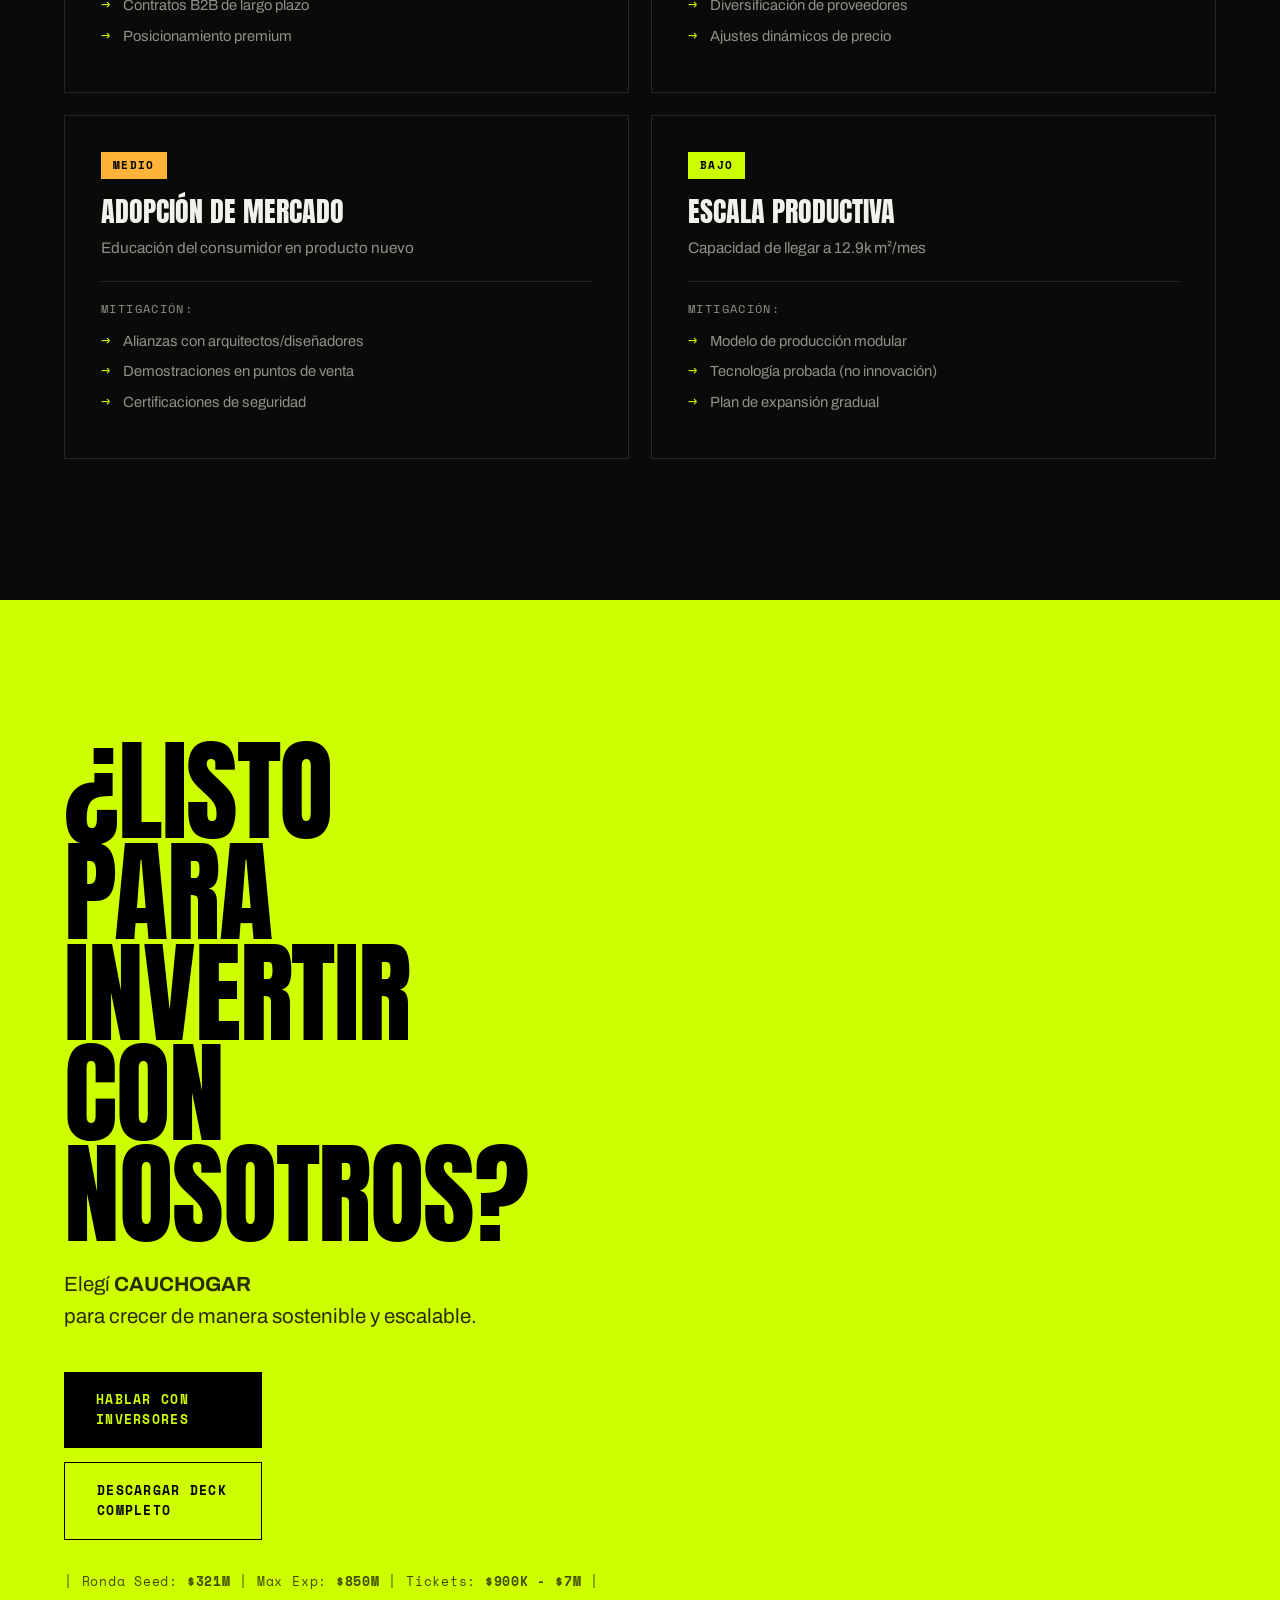
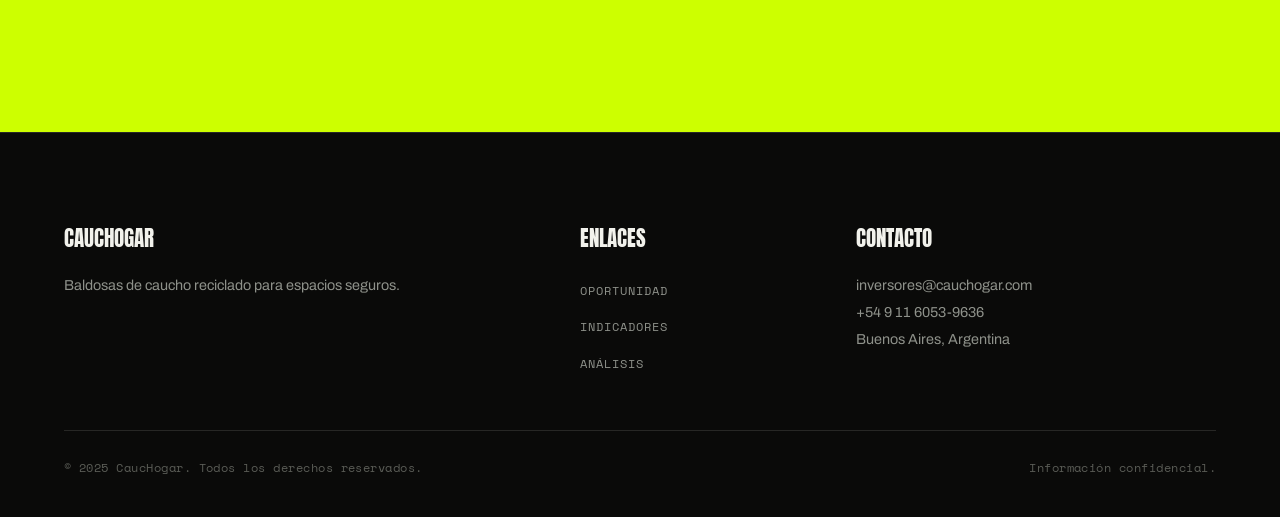
==== commit f538c38f: "feat(ui): text layout fixes + logo scroll-to-top Copy/layout polish across the page plus a clickable" ====
--- a/index.html
+++ b/index.html
@@ -10,6 +10,6 @@
     <script>window.location.replace("layout.html");</script>
 </head>
 <body>
-    <p>Redirigiendo a <a href="layout.html">layout.html</a>…</p>
+    <p>Redirigiendo a <a href="layout.html">layout</a>…</p>
 </body>
 </html>
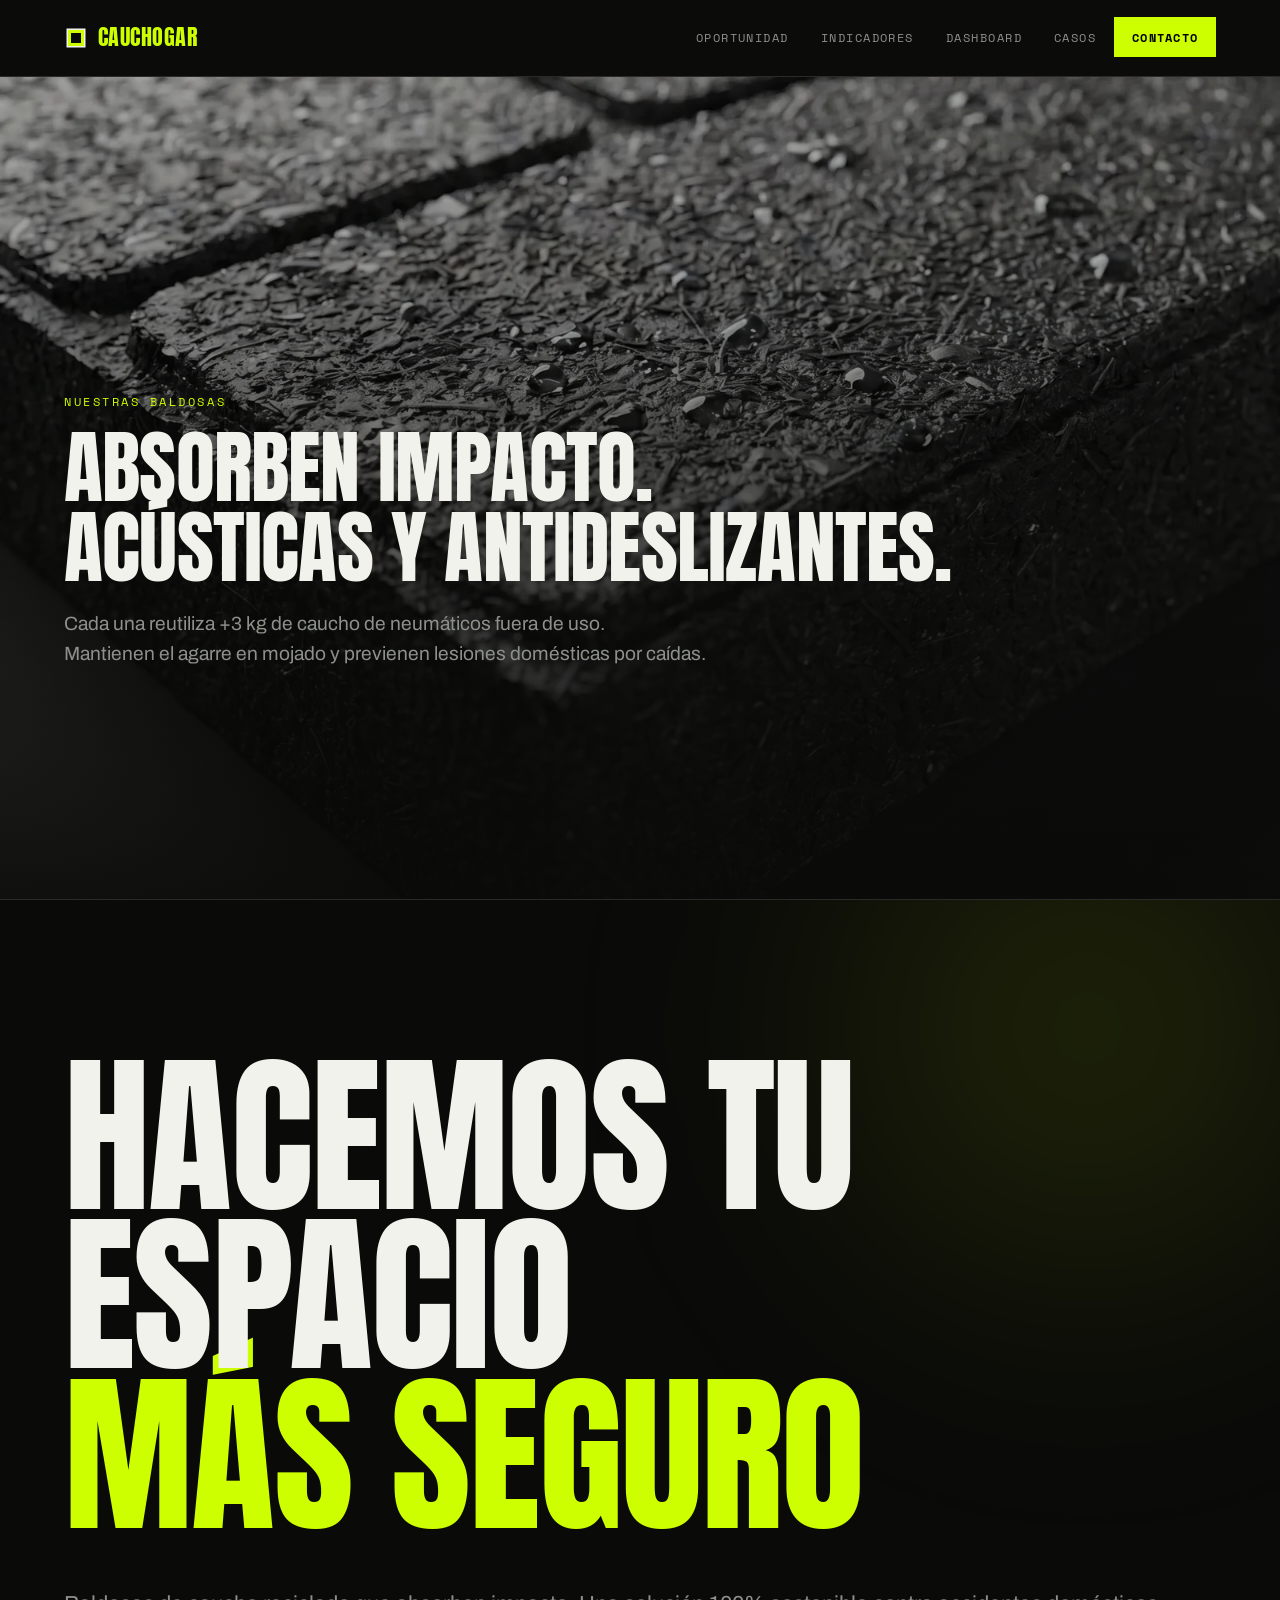
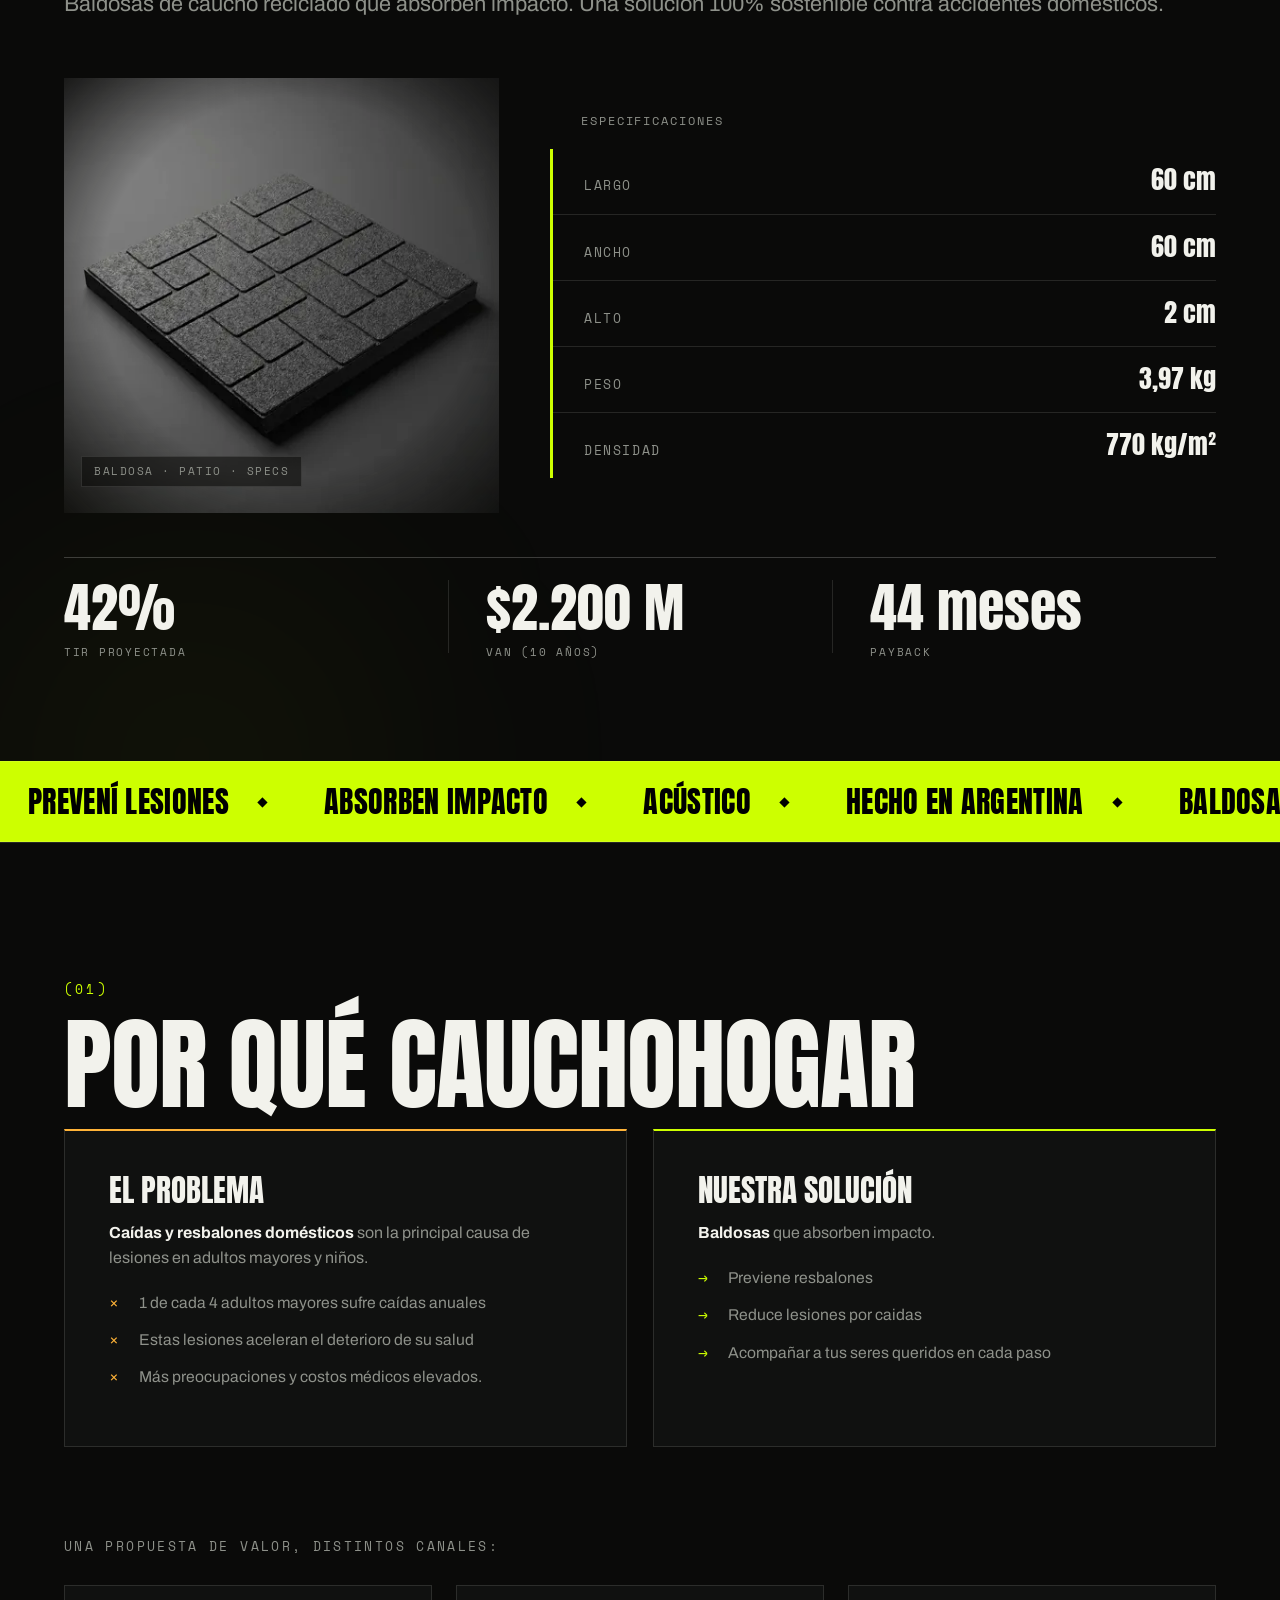
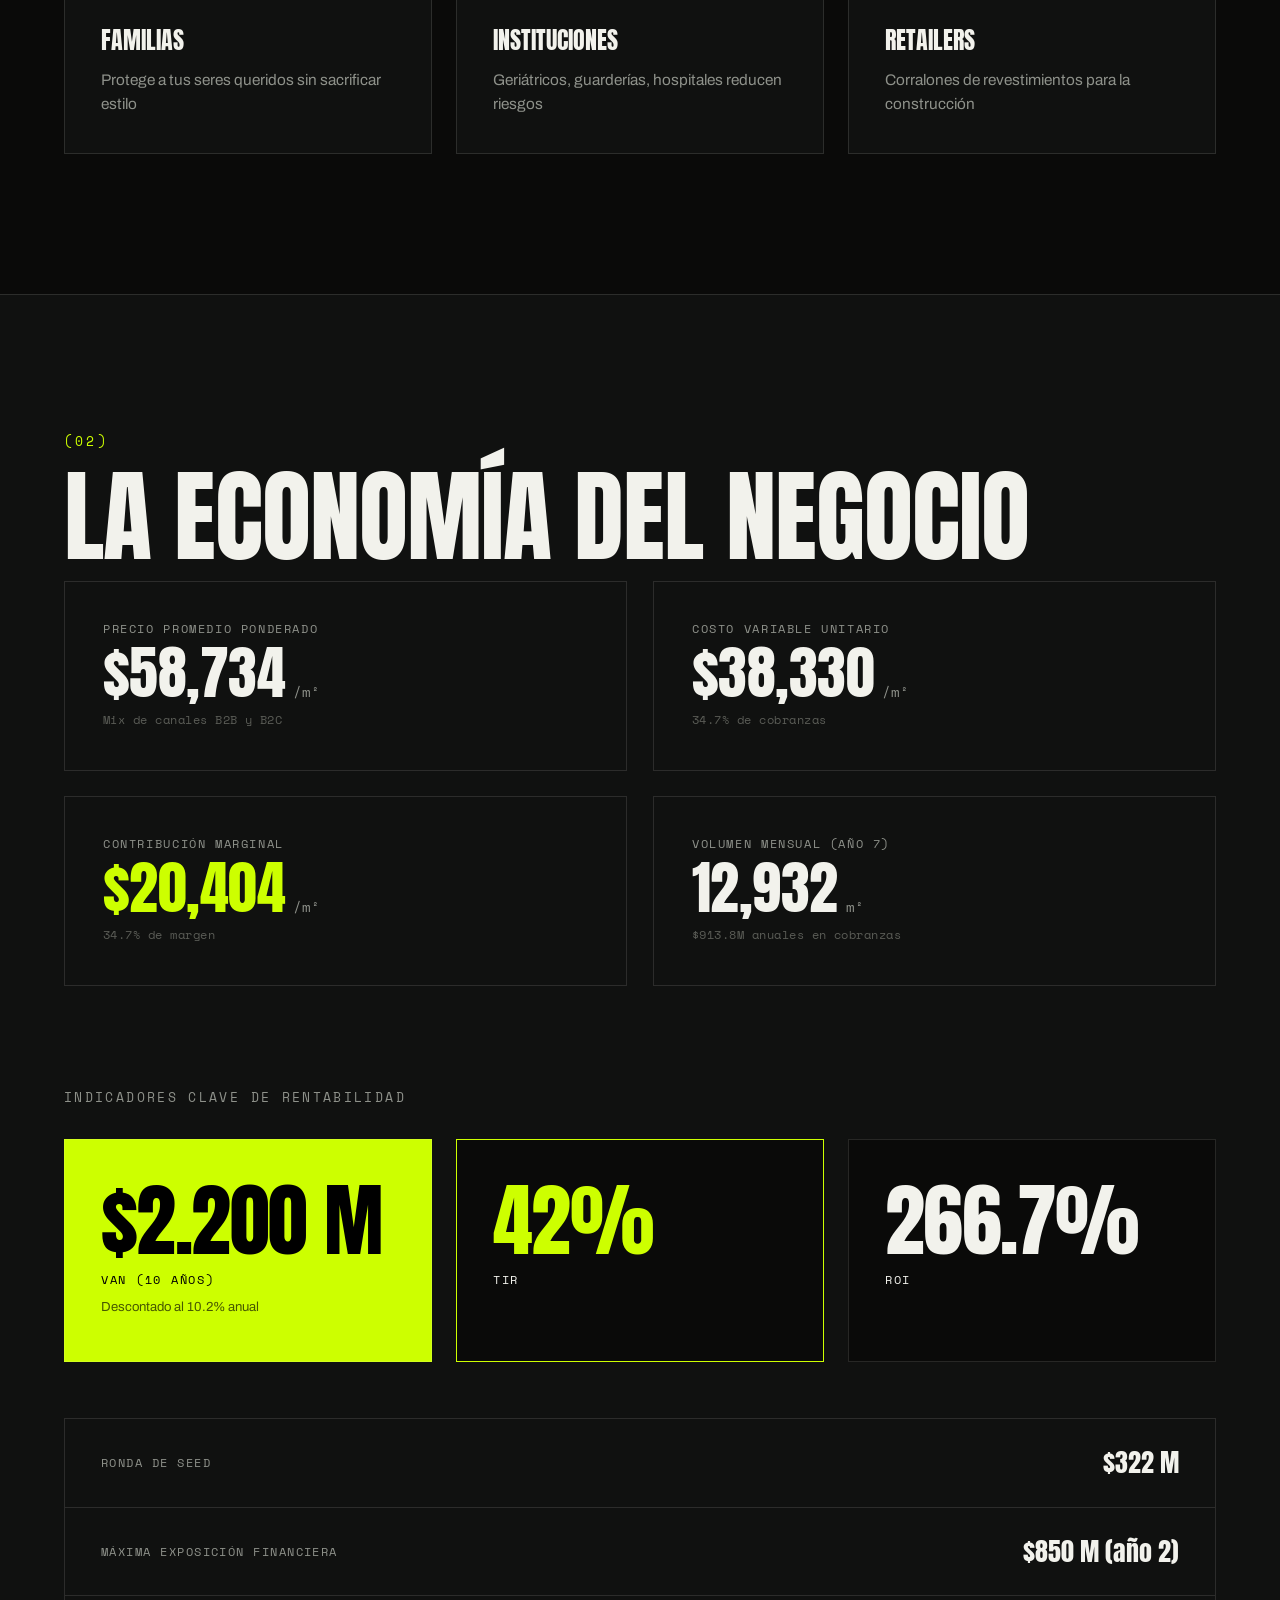
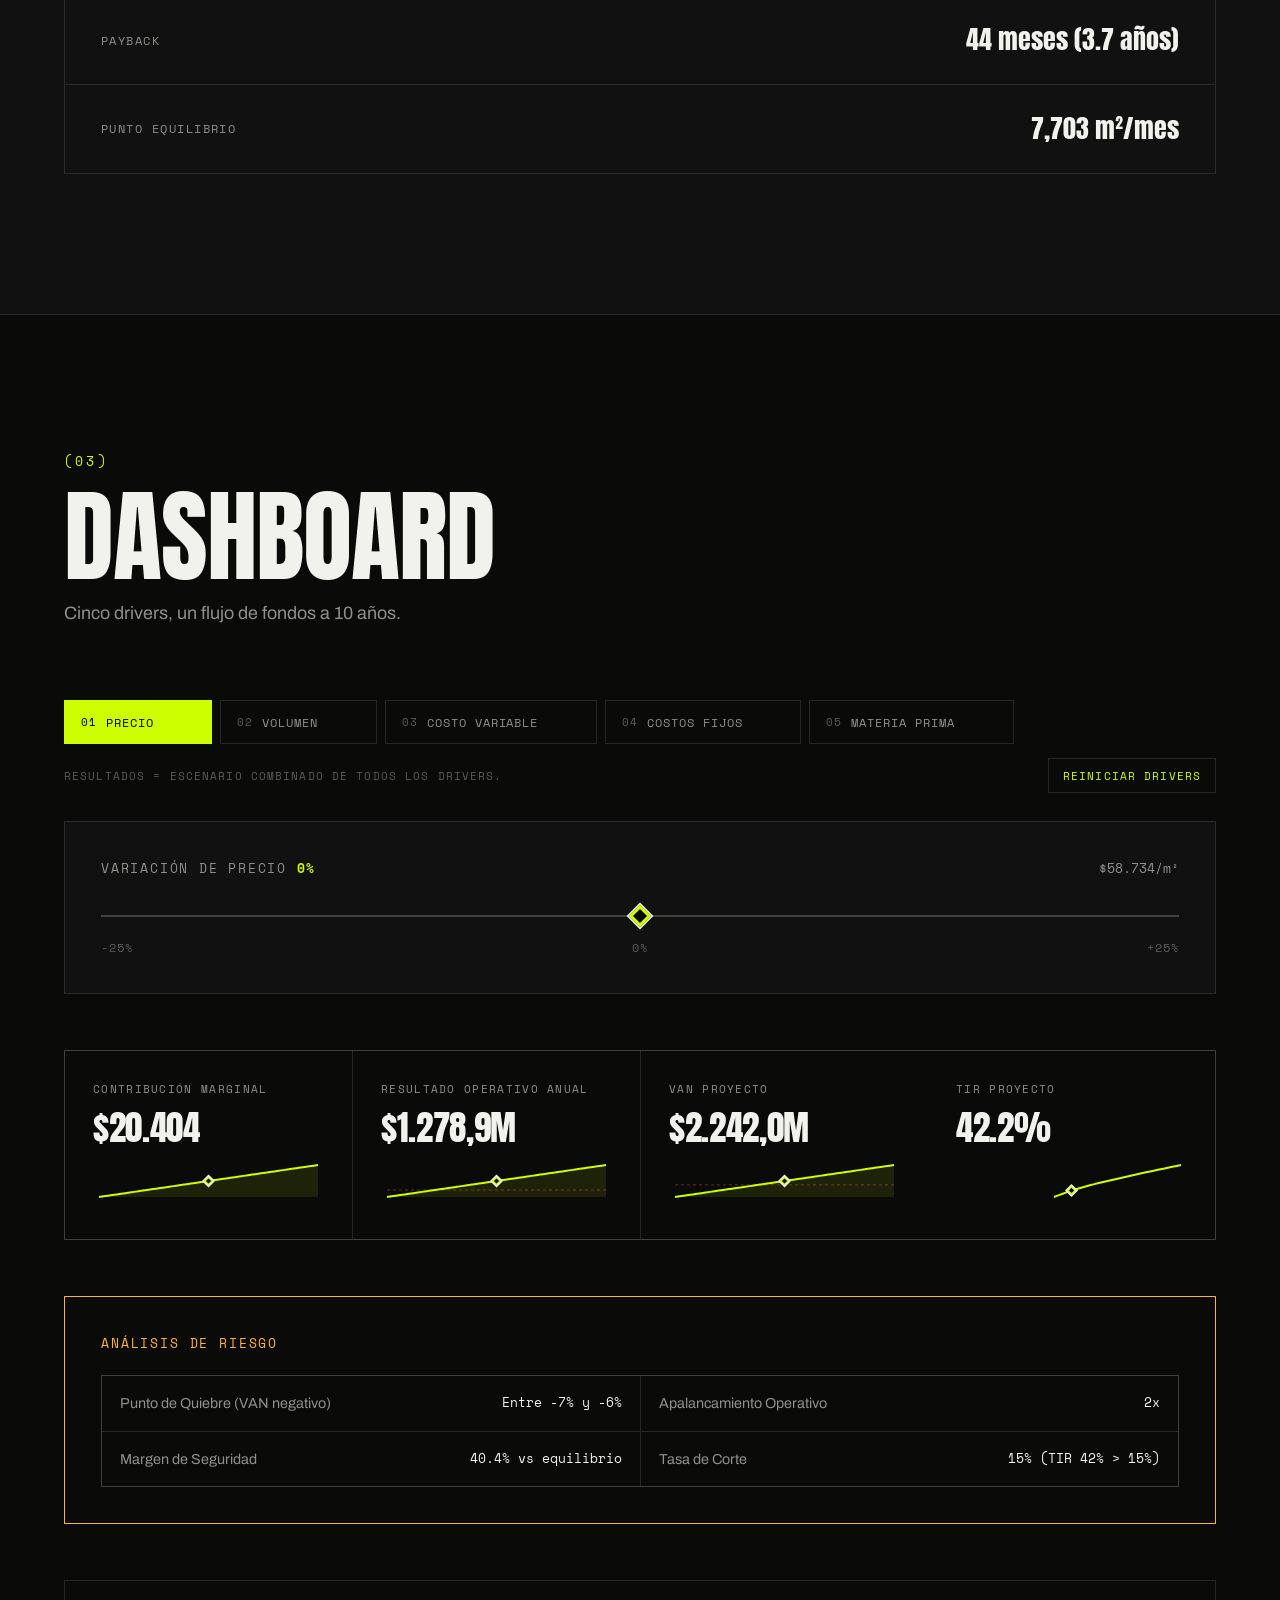
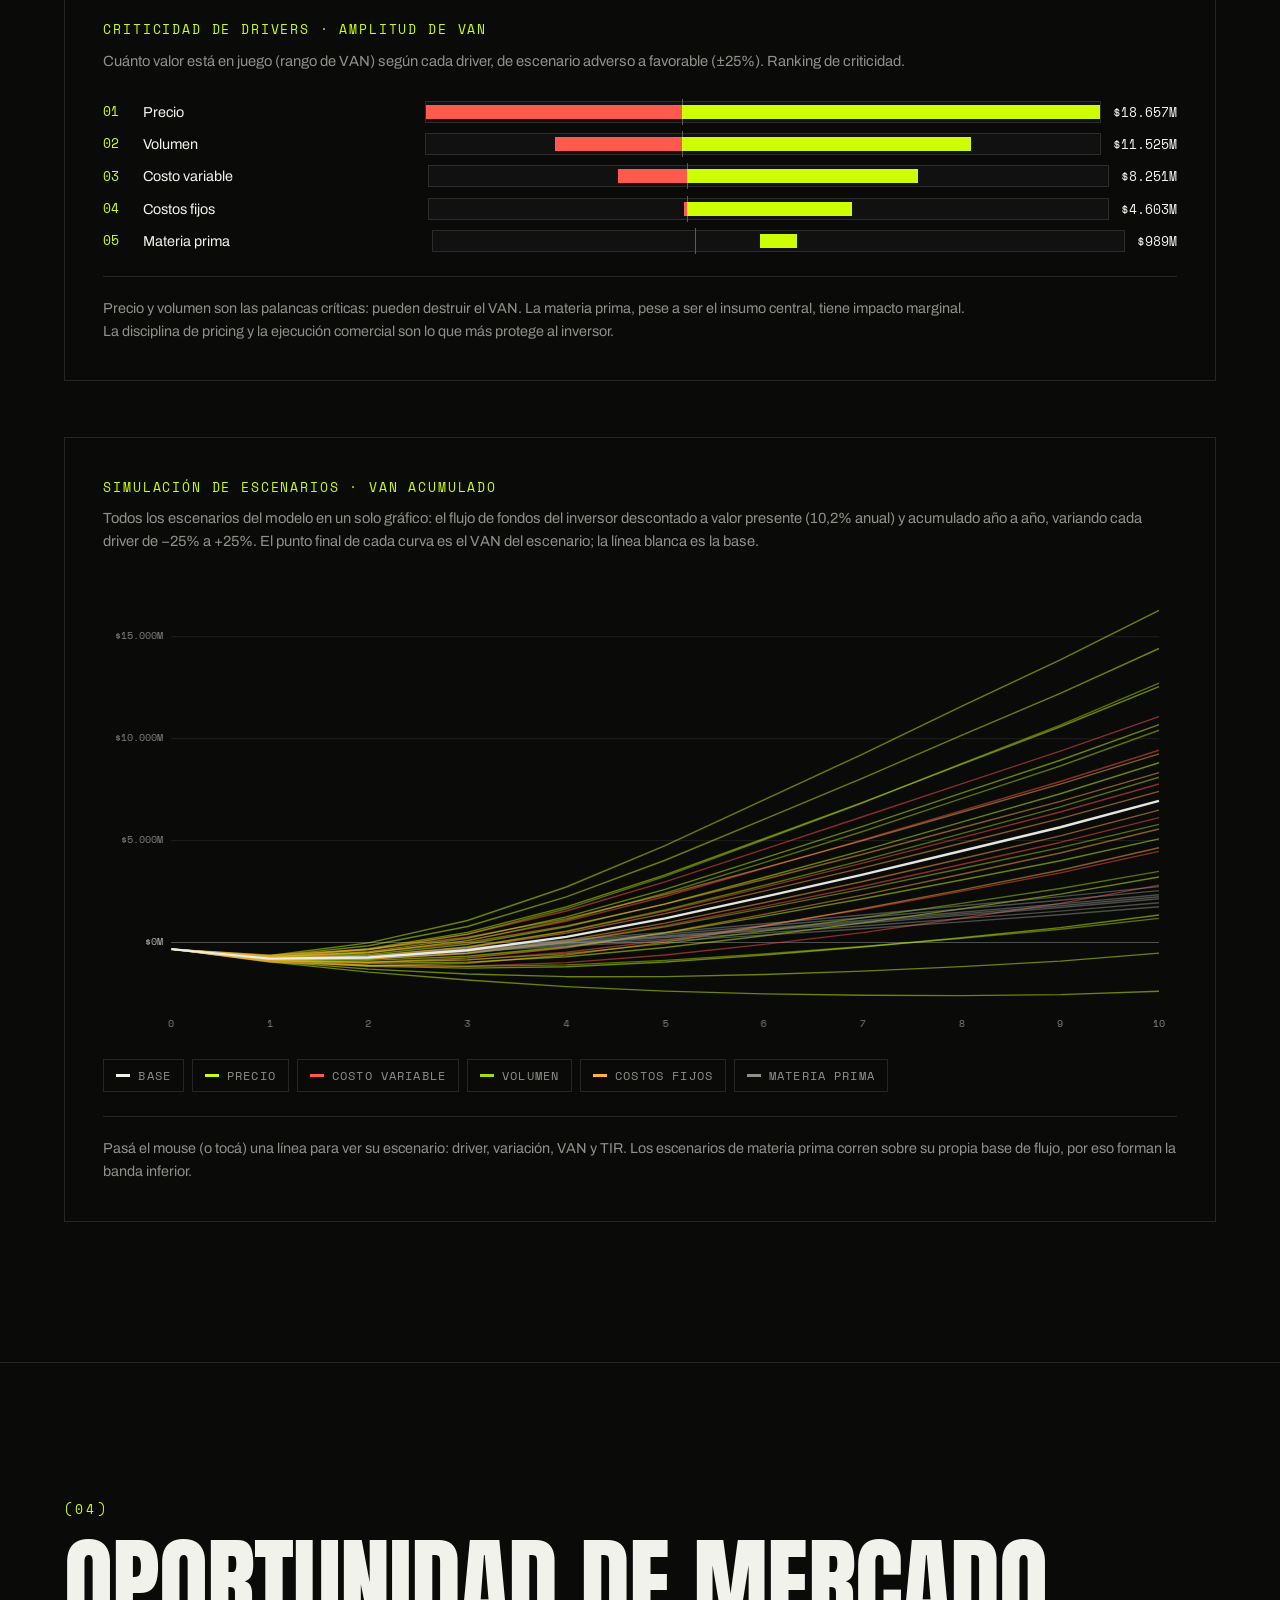
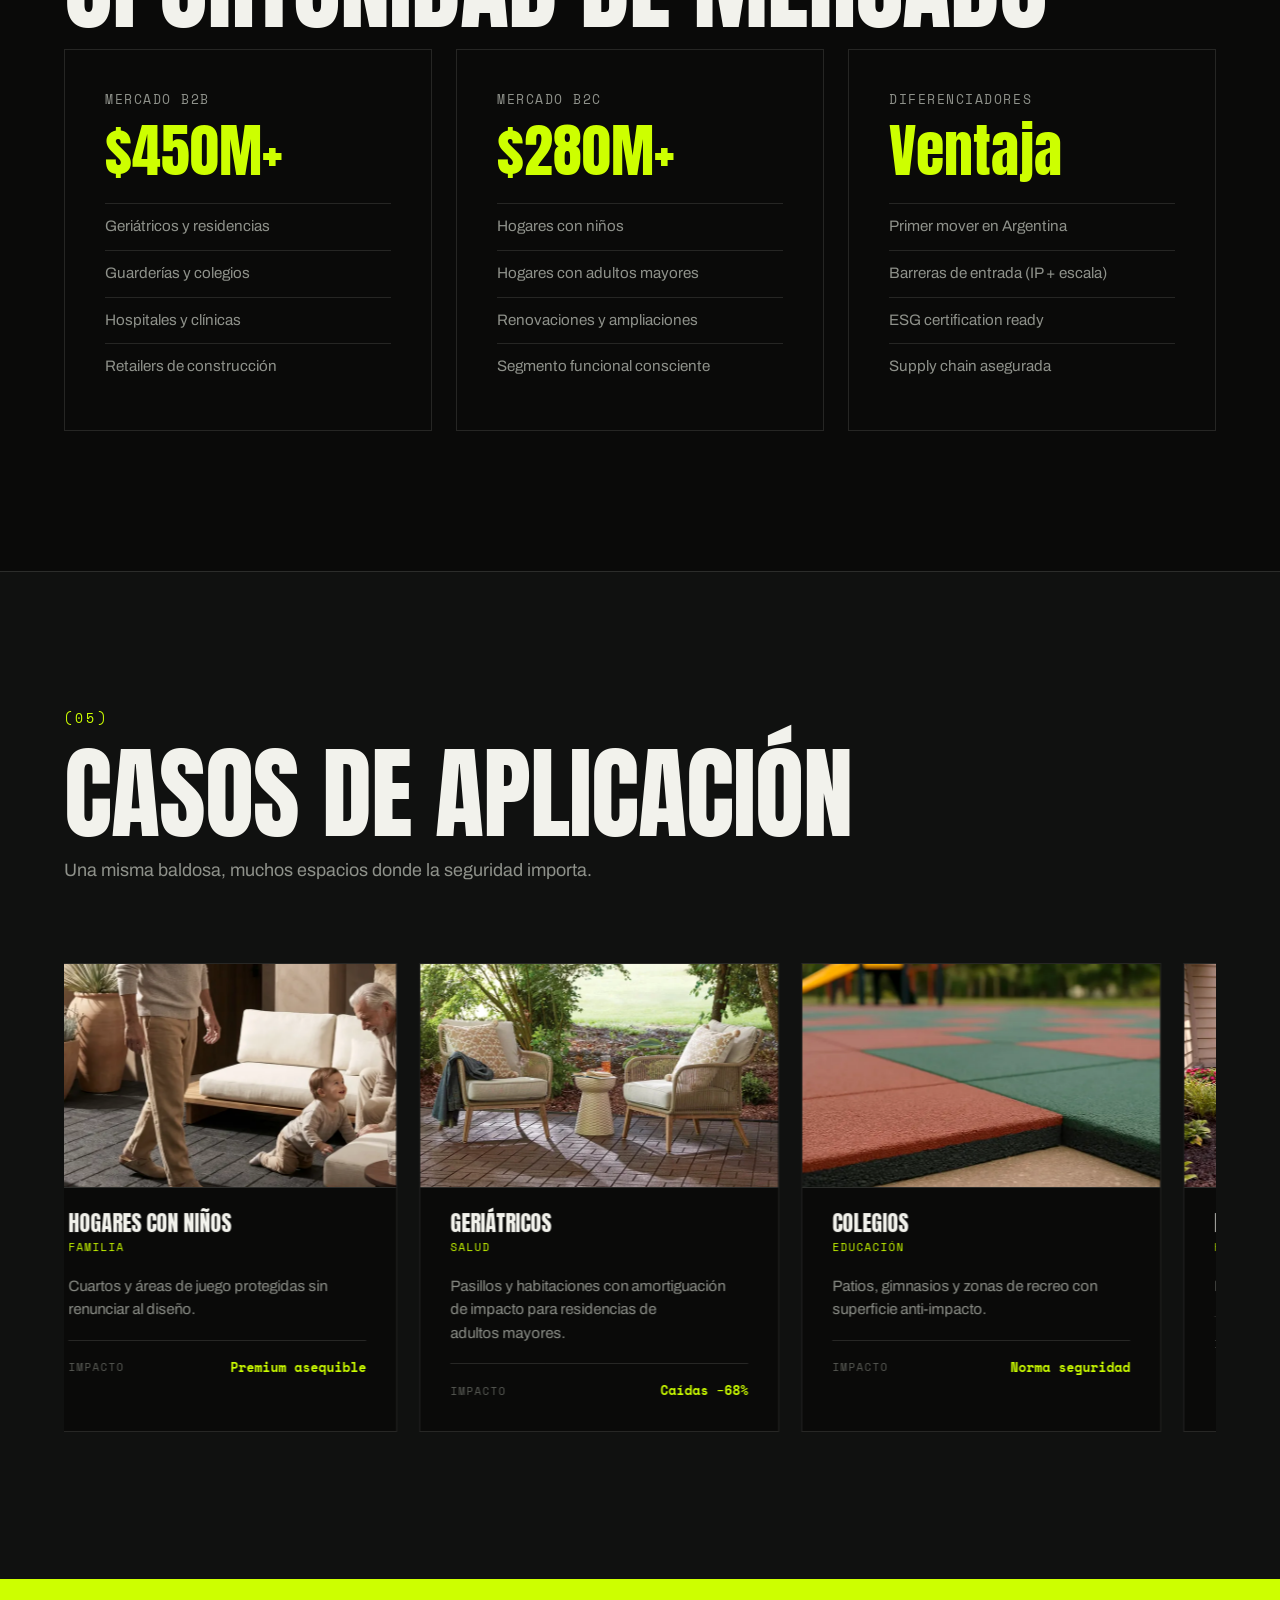
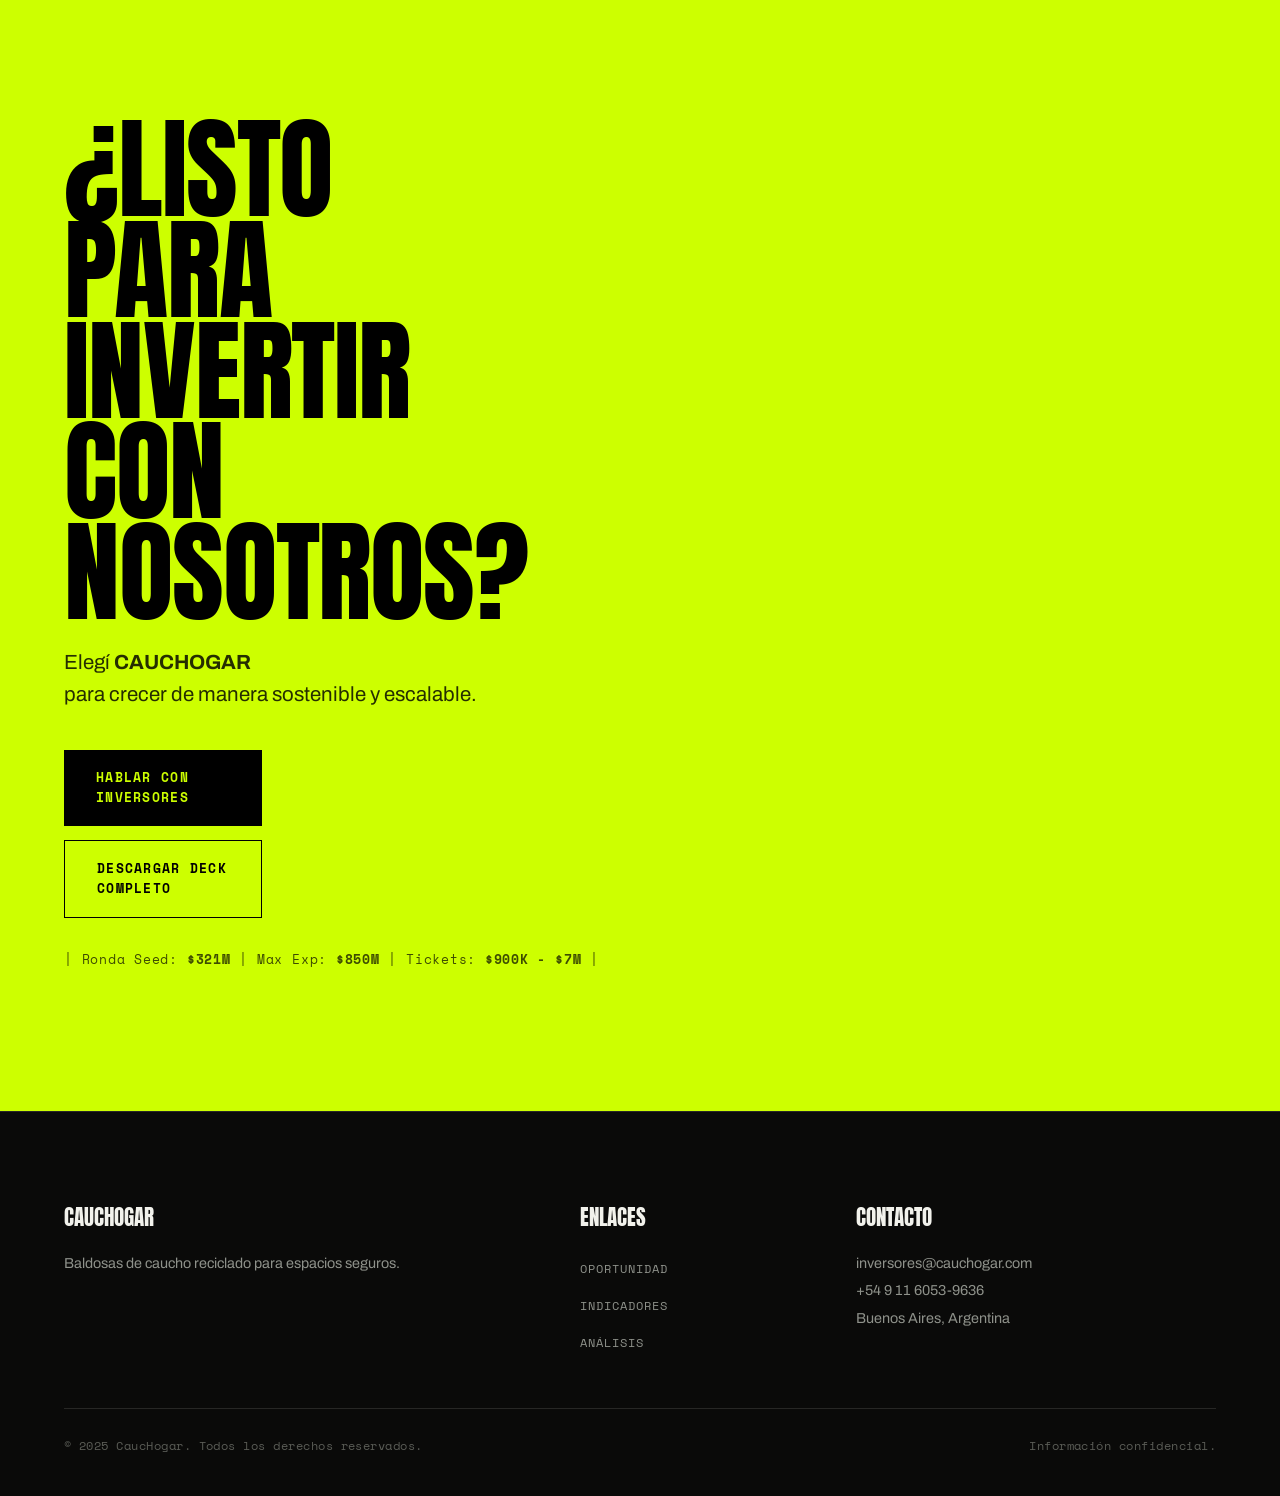
==== commit 47ee6fa6: "feat: add favicon matching logo mark" ====
--- a/index.html
+++ b/index.html
@@ -5,6 +5,8 @@
     <meta name="viewport" content="width=device-width, initial-scale=1.0">
     <title>CauchoHogar</title>
     <!-- La página vive en layout.html; este index solo redirige la raíz (GitHub Pages sirve index.html) -->
+    <link rel="icon" href="favicon.svg" type="image/svg+xml">
+    <link rel="icon" href="favicon.png" type="image/png" sizes="64x64">
     <link rel="canonical" href="layout.html">
     <meta http-equiv="refresh" content="0; url=layout.html">
     <script>window.location.replace("layout.html");</script>
